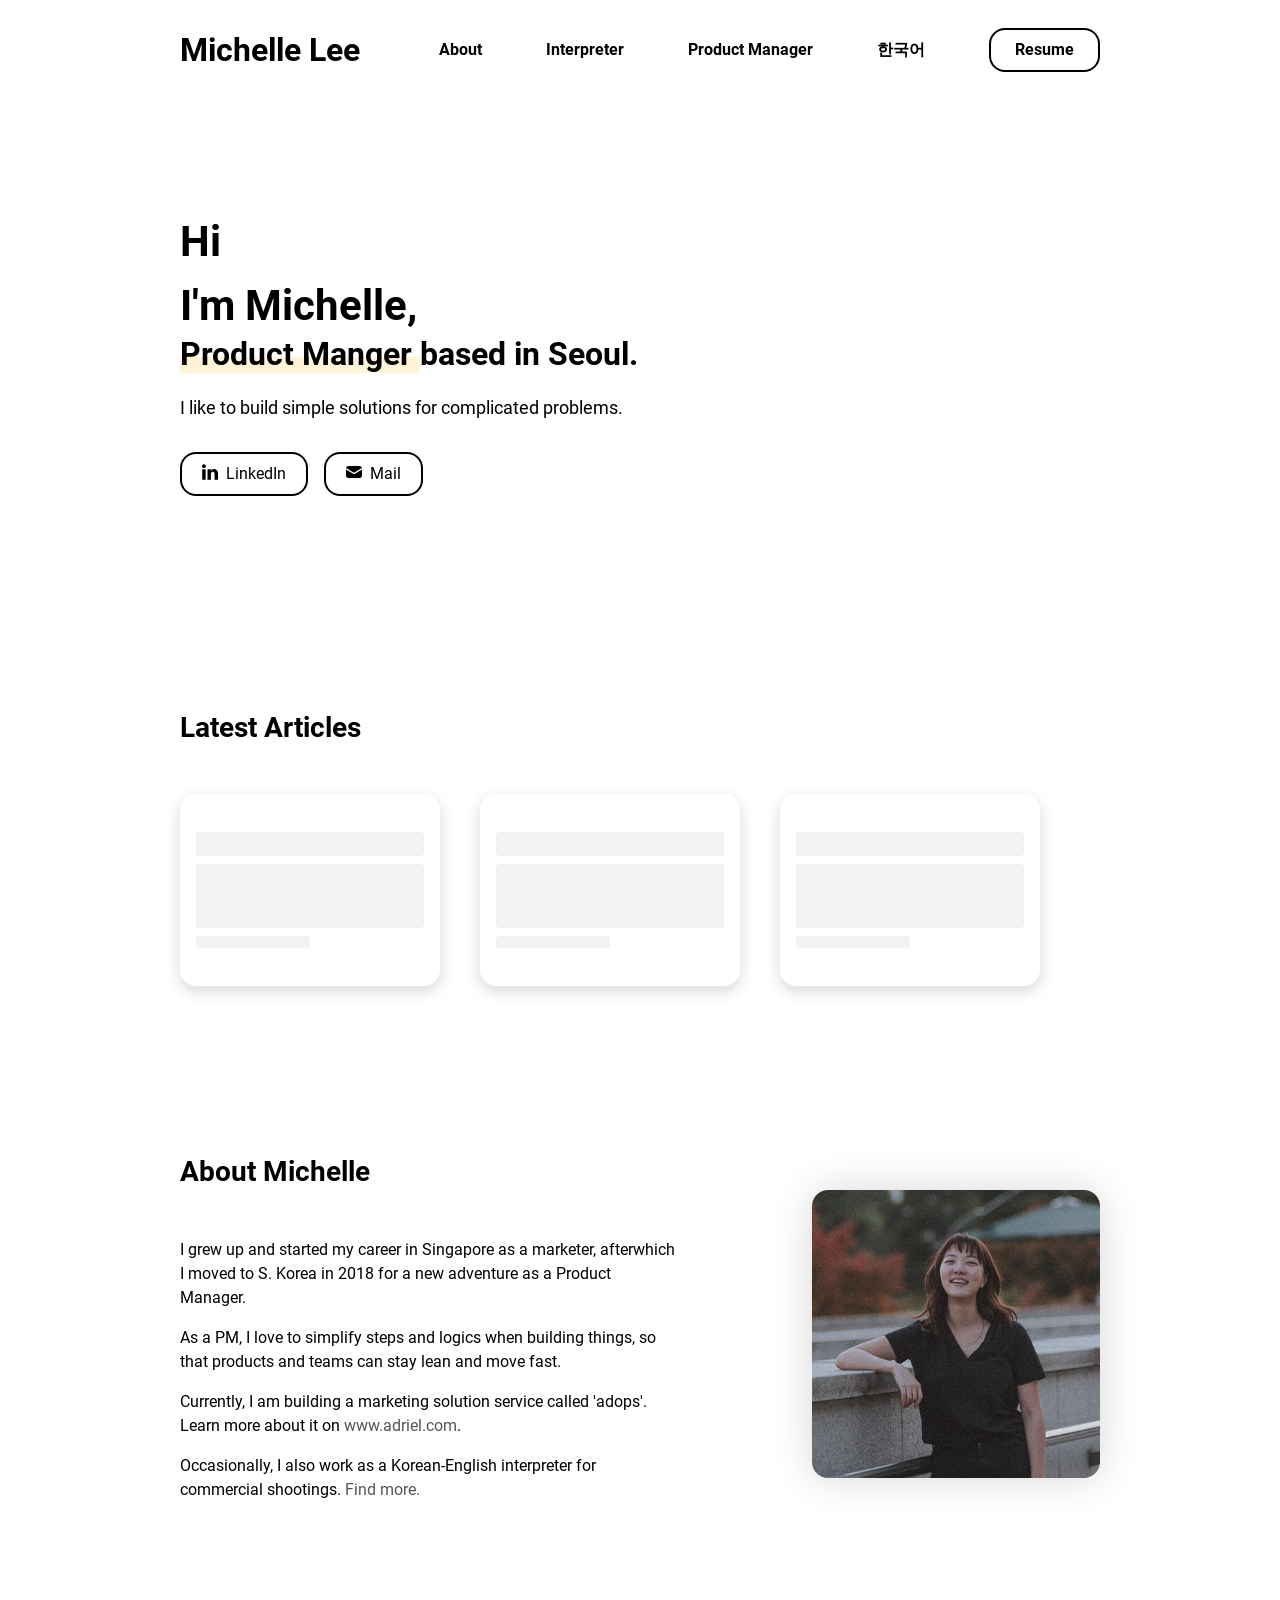
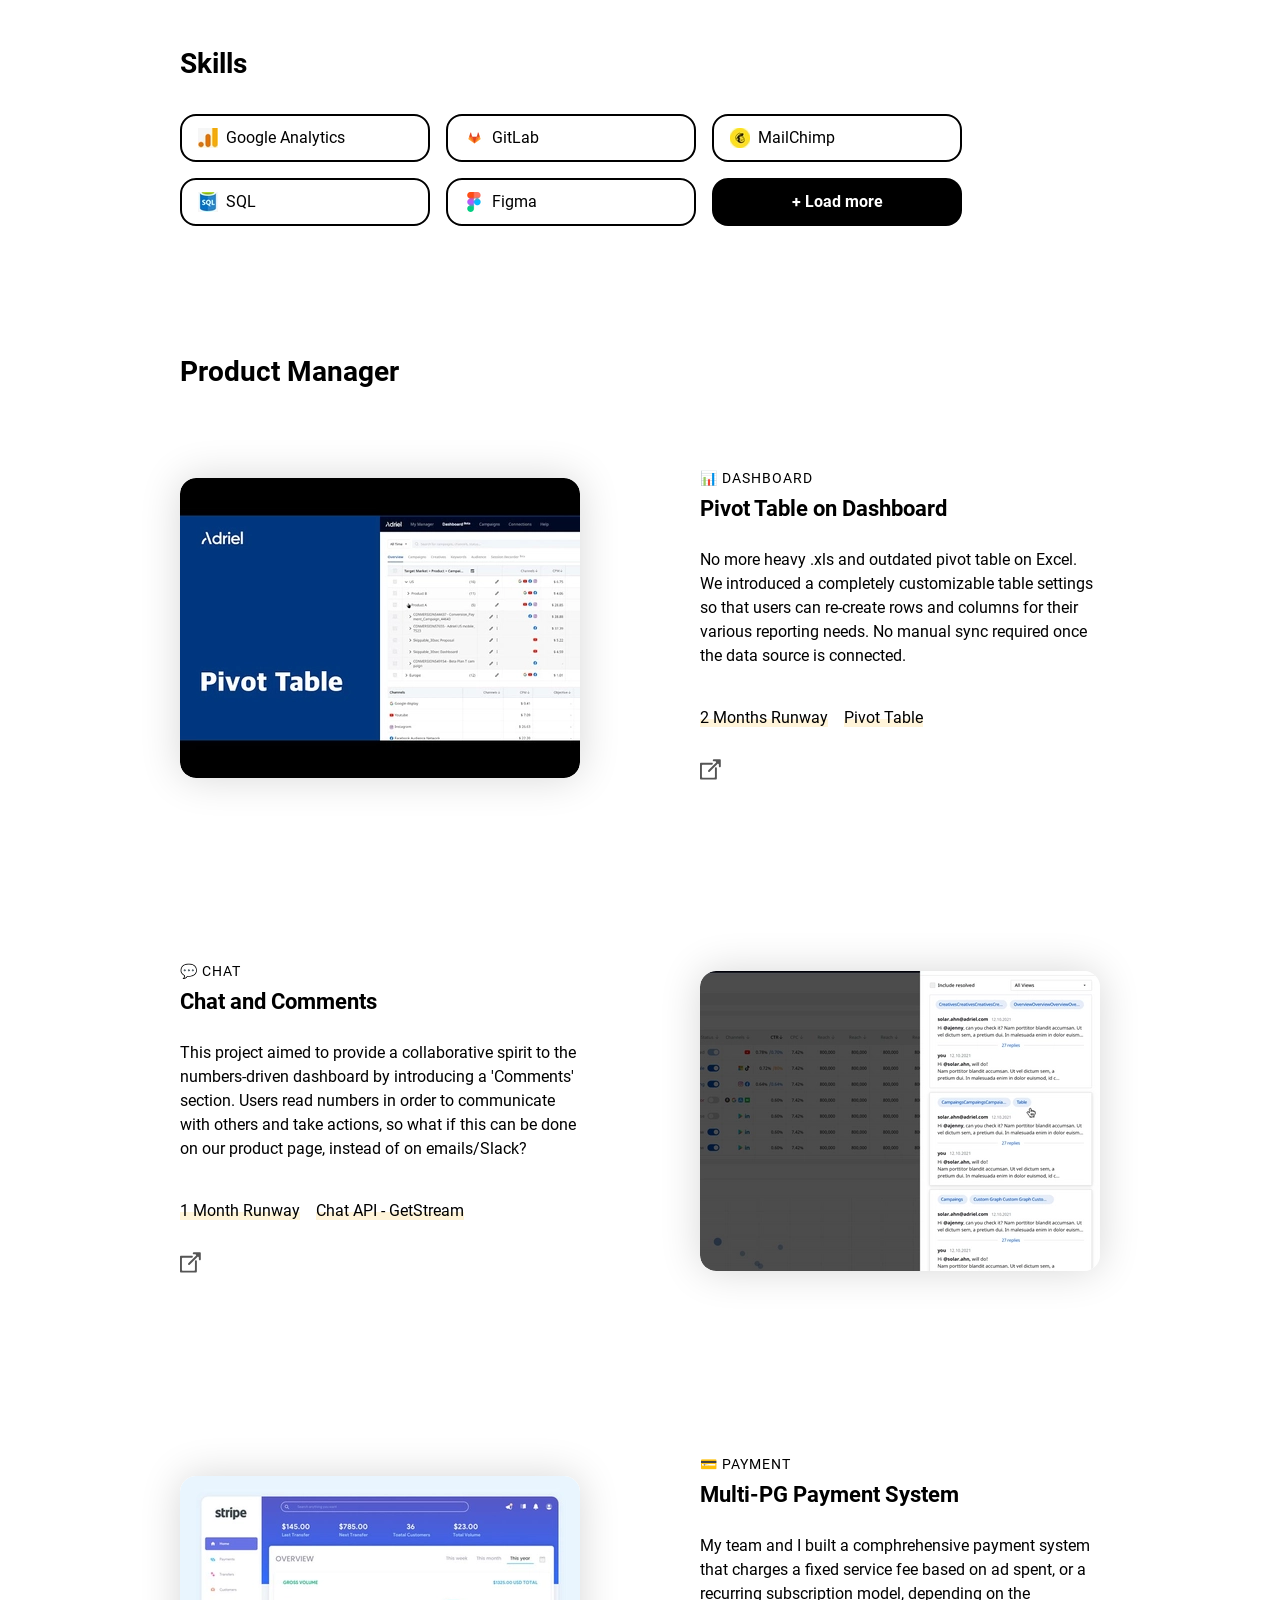
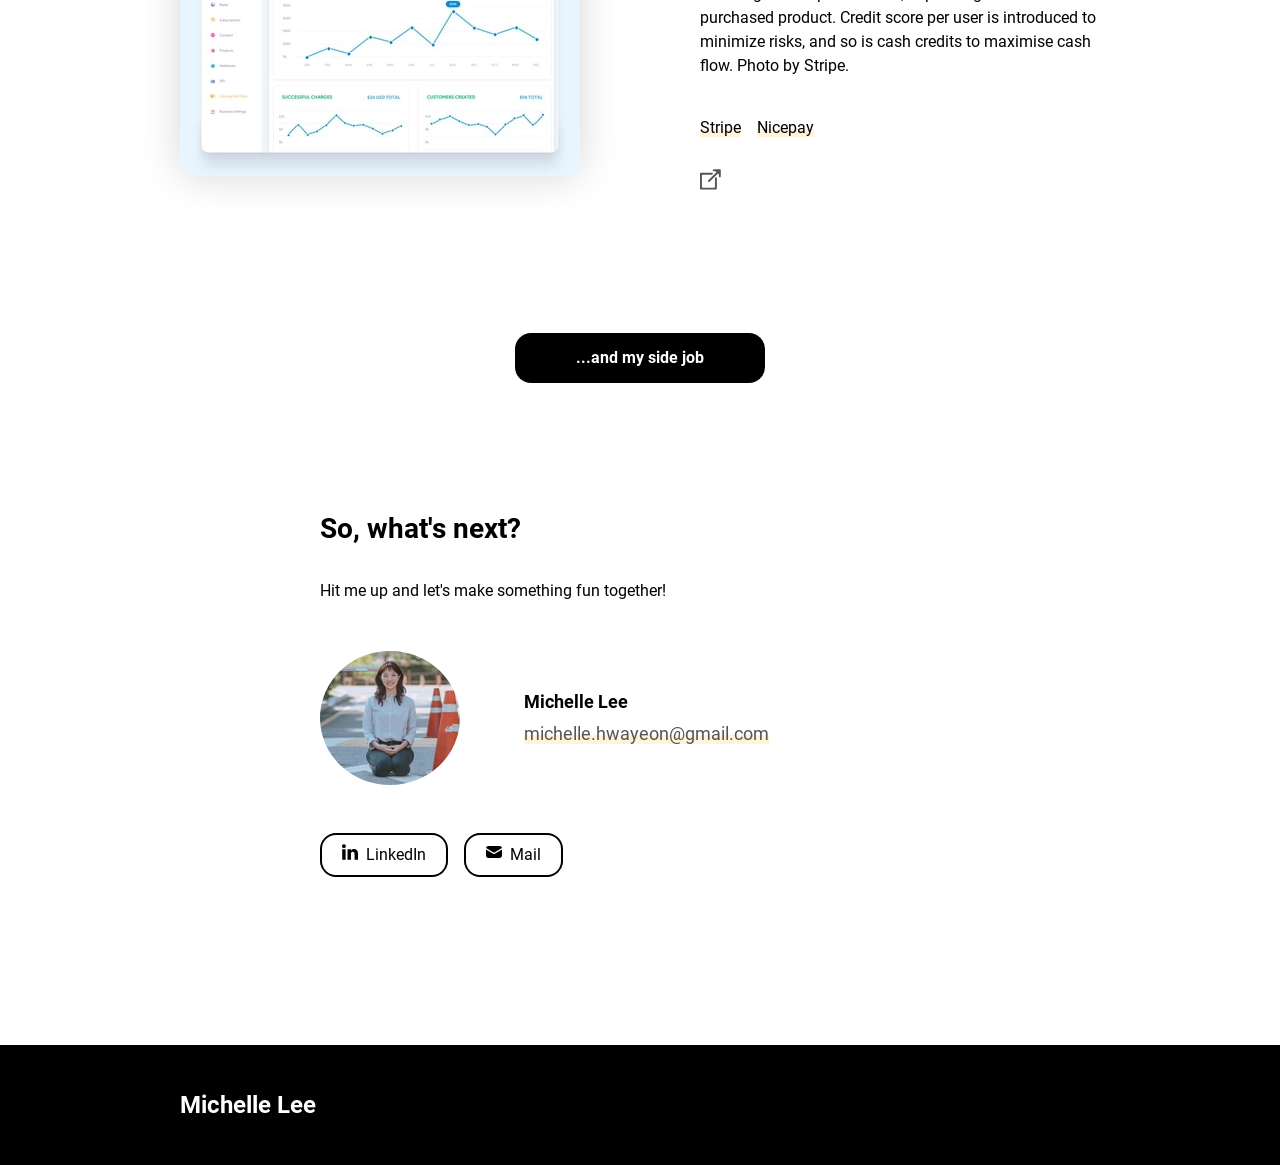
==== index.html @ 5f227119 "Updates" ====
<!DOCTYPE html><html lang="en"><head><meta charSet="utf-8"/><meta http-equiv="x-ua-compatible" content="ie=edge"/><meta name="viewport" content="width=device-width, initial-scale=1, shrink-to-fit=no"/><meta name="theme-color" content="#000000"/><meta data-react-helmet="true" property="twitter:description" content="Portfolio website about everything that Michelle has worked on"/><meta data-react-helmet="true" property="twitter:title" content="Michelle Hwayeon Lee"/><meta data-react-helmet="true" property="twitter:creator" content="Michelle Lee"/><meta data-react-helmet="true" property="twitter:card" content="summary"/><meta data-react-helmet="true" property="og:type" content="website"/><meta data-react-helmet="true" property="og:description" content="Portfolio website about everything that Michelle has worked on"/><meta data-react-helmet="true" property="og:url" content="https://michellehylee.com/"/><meta data-react-helmet="true" property="og:site_name" content="Michelle Hwayeon Lee"/><meta data-react-helmet="true" property="og:title" content="Michelle Hwayeon Lee"/><meta data-react-helmet="true" name="description" content="Portfolio website about everything that Michelle has worked on"/><meta name="generator" content="Gatsby 4.6.0"/><style data-href="/styles.53effa7b6a59b20890c6.css" data-identity="gatsby-global-css">@font-face{font-display:swap;font-family:Roboto;font-style:normal;font-weight:400;src:url(/static/roboto-cyrillic-ext-400-normal-493afe7ae8ecfe26880062706f9bc876.woff2) format("woff2"),url(/static/roboto-all-400-normal-376ea5d93f71583052f65de4e0c6a92c.woff) format("woff");unicode-range:U+0460-052f,U+1c80-1c88,U+20b4,U+2de0-2dff,U+a640-a69f,U+fe2e-fe2f}@font-face{font-display:swap;font-family:Roboto;font-style:normal;font-weight:400;src:url([data-uri]) format("woff2"),url(/static/roboto-all-400-normal-376ea5d93f71583052f65de4e0c6a92c.woff) format("woff");unicode-range:U+0400-045f,U+0490-0491,U+04b0-04b1,U+2116}@font-face{font-display:swap;font-family:Roboto;font-style:normal;font-weight:400;src:url([data-uri]) format("woff2"),url(/static/roboto-all-400-normal-376ea5d93f71583052f65de4e0c6a92c.woff) format("woff");unicode-range:U+1f??}@font-face{font-display:swap;font-family:Roboto;font-style:normal;font-weight:400;src:url([data-uri]) format("woff2"),url(/static/roboto-all-400-normal-376ea5d93f71583052f65de4e0c6a92c.woff) format("woff");unicode-range:U+0370-03ff}@font-face{font-display:swap;font-family:Roboto;font-style:normal;font-weight:400;src:url([data-uri]) format("woff2"),url(/static/roboto-all-400-normal-376ea5d93f71583052f65de4e0c6a92c.woff) format("woff");unicode-range:U+0102-0103,U+0110-0111,U+0128-0129,U+0168-0169,U+01a0-01a1,U+01af-01b0,U+1ea0-1ef9,U+20ab}@font-face{font-display:swap;font-family:Roboto;font-style:normal;font-weight:400;src:url(/static/roboto-latin-ext-400-normal-c3dcdbd5bb4d4af80817dc0edc1cd888.woff2) format("woff2"),url(/static/roboto-all-400-normal-376ea5d93f71583052f65de4e0c6a92c.woff) format("woff");unicode-range:U+0100-024f,U+0259,U+1e??,U+2020,U+20a0-20ab,U+20ad-20cf,U+2113,U+2c60-2c7f,U+a720-a7ff}@font-face{font-display:swap;font-family:Roboto;font-style:normal;font-weight:400;src:url(/static/roboto-latin-400-normal-4673b4537a84c7f7a130799aa6af329b.woff2) format("woff2"),url(/static/roboto-all-400-normal-376ea5d93f71583052f65de4e0c6a92c.woff) format("woff");unicode-range:U+00??,U+0131,U+0152-0153,U+02bb-02bc,U+02c6,U+02da,U+02dc,U+2000-206f,U+2074,U+20ac,U+2122,U+2191,U+2193,U+2212,U+2215,U+feff,U+fffd}@font-face{font-display:swap;font-family:Roboto;font-style:normal;font-weight:700;src:url(/static/roboto-cyrillic-ext-700-normal-b816cda3107bb21c87e131350878a58b.woff2) format("woff2"),url(/static/roboto-all-700-normal-ef6d1d09b20b877fee4ee89fde70755b.woff) format("woff");unicode-range:U+0460-052f,U+1c80-1c88,U+20b4,U+2de0-2dff,U+a640-a69f,U+fe2e-fe2f}@font-face{font-display:swap;font-family:Roboto;font-style:normal;font-weight:700;src:url([data-uri]) format("woff2"),url(/static/roboto-all-700-normal-ef6d1d09b20b877fee4ee89fde70755b.woff) format("woff");unicode-range:U+0400-045f,U+0490-0491,U+04b0-04b1,U+2116}@font-face{font-display:swap;font-family:Roboto;font-style:normal;font-weight:700;src:url([data-uri]) format("woff2"),url(/static/roboto-all-700-normal-ef6d1d09b20b877fee4ee89fde70755b.woff) format("woff");unicode-range:U+1f??}@font-face{font-display:swap;font-family:Roboto;font-style:normal;font-weight:700;src:url([data-uri]) format("woff2"),url(/static/roboto-all-700-normal-ef6d1d09b20b877fee4ee89fde70755b.woff) format("woff");unicode-range:U+0370-03ff}@font-face{font-display:swap;font-family:Roboto;font-style:normal;font-weight:700;src:url([data-uri]) format("woff2"),url(/static/roboto-all-700-normal-ef6d1d09b20b877fee4ee89fde70755b.woff) format("woff");unicode-range:U+0102-0103,U+0110-0111,U+0128-0129,U+0168-0169,U+01a0-01a1,U+01af-01b0,U+1ea0-1ef9,U+20ab}@font-face{font-display:swap;font-family:Roboto;font-style:normal;font-weight:700;src:url(/static/roboto-latin-ext-700-normal-bcf37d666ce10b3556cd04b17d96d68d.woff2) format("woff2"),url(/static/roboto-all-700-normal-ef6d1d09b20b877fee4ee89fde70755b.woff) format("woff");unicode-range:U+0100-024f,U+0259,U+1e??,U+2020,U+20a0-20ab,U+20ad-20cf,U+2113,U+2c60-2c7f,U+a720-a7ff}@font-face{font-display:swap;font-family:Roboto;font-style:normal;font-weight:700;src:url(/static/roboto-latin-700-normal-0682ca7f74351d42bf73ed1e95572bfe.woff2) format("woff2"),url(/static/roboto-all-700-normal-ef6d1d09b20b877fee4ee89fde70755b.woff) format("woff");unicode-range:U+00??,U+0131,U+0152-0153,U+02bb-02bc,U+02c6,U+02da,U+02dc,U+2000-206f,U+2074,U+20ac,U+2122,U+2191,U+2193,U+2212,U+2215,U+feff,U+fffd}

/*! normalize.css v8.0.1 | MIT License | github.com/necolas/normalize.css */html{-webkit-text-size-adjust:100%;line-height:1.15}body{margin:0}main{display:block}h1{font-size:2em;margin:.67em 0}hr{box-sizing:content-box;height:0;overflow:visible}pre{font-family:monospace,monospace;font-size:1em}a{background-color:transparent}abbr[title]{border-bottom:none;text-decoration:underline;text-decoration:underline dotted}b,strong{font-weight:bolder}code,kbd,samp{font-family:monospace,monospace;font-size:1em}small{font-size:80%}sub,sup{font-size:75%;line-height:0;position:relative;vertical-align:baseline}sub{bottom:-.25em}sup{top:-.5em}img{border-style:none}button,input,optgroup,select,textarea{font-family:inherit;font-size:100%;line-height:1.15;margin:0}button,input{overflow:visible}button,select{text-transform:none}[type=button],[type=reset],[type=submit],button{-webkit-appearance:button}[type=button]::-moz-focus-inner,[type=reset]::-moz-focus-inner,[type=submit]::-moz-focus-inner,button::-moz-focus-inner{border-style:none;padding:0}[type=button]:-moz-focusring,[type=reset]:-moz-focusring,[type=submit]:-moz-focusring,button:-moz-focusring{outline:1px dotted ButtonText}fieldset{padding:.35em .75em .625em}legend{box-sizing:border-box;color:inherit;display:table;max-width:100%;padding:0;white-space:normal}progress{vertical-align:baseline}textarea{overflow:auto}[type=checkbox],[type=radio]{box-sizing:border-box;padding:0}[type=number]::-webkit-inner-spin-button,[type=number]::-webkit-outer-spin-button{height:auto}[type=search]{-webkit-appearance:textfield;outline-offset:-2px}[type=search]::-webkit-search-decoration{-webkit-appearance:none}::-webkit-file-upload-button{-webkit-appearance:button;font:inherit}details{display:block}summary{display:list-item}[hidden],template{display:none}:root{--breakpoint-xs:480px;--breakpoint-sm:768px;--breakpoint-md:992px;--breakpoint-lg:1200px;--border-radius:1rem;--page-width:62.5rem;--page-padding:0 2.5rem;--header-height:6.25rem;--footer-height:7.5rem}*{box-sizing:border-box}html{scroll-behavior:smooth}body,html{height:100%;width:100%}body{text-rendering:optimizeLegibility;background-color:var(--background-color);color:var(--text-color);font-family:var(--base-font);font-size:1rem;font-weight:400;line-height:1.5rem}body.fixed{overflow:hidden;position:fixed}a{-webkit-text-decoration-skip:ink;color:var(--subtext-color);cursor:pointer;display:inline-block;text-decoration:none;text-decoration-skip-ink:auto}a:hover{outline:0}a:focus{outline-color:var(--subtext-color);outline-style:dotted;outline-width:2px}h1{color:var(--primary-color);font-size:1.75rem;font-weight:700;line-height:2rem;margin:1rem 0}h2{font-size:1.625rem}h2,h3{color:var(--primary-color);font-weight:700;line-height:2rem;margin:2rem 0 1rem}h3{font-size:1.375rem}h4{color:var(--primary-color);font-size:1.125rem;font-weight:700;line-height:2rem;margin:2rem 0 1rem}hr{border-width:.05rem;color:var(--tertiary-color);margin:3rem auto;opacity:.1}u{box-shadow:inset 0 -.5em 0 var(--secondary-color);text-decoration:none;transition:box-shadow .3s ease-out}u:hover{box-shadow:inset 0 -1em 0 var(--secondary-color)}#___gatsby,#gatsby-focus-wrapper{height:100%;width:100%}@media screen and (prefers-reduced-motion:reduce){html{scroll-behavior:auto}}body[data-theme=lightTheme]{--primary-color:#000;--secondary-color:#fff4d9;--tertiary-color:#f2f2f2;--text-color:#000;--subtext-color:#555;--background-color:#fff;--card-background-color:#fff;--scroll-bar-color:rgba(0,0,0,.5);--box-shadow-color:rgba(0,0,0,.16);--box-shadow-hover-color:rgba(0,0,0,.32);--base-font:"Roboto",Arial,sans-serif}body[data-theme=darkTheme]{--primary-color:#fafafa;--secondary-color:#341677;--tertiary-color:#252525;--text-color:hsla(0,0%,100%,.87);--subtext-color:#aaa;--background-color:#121212;--card-background-color:#1c1c1c;--scroll-bar-color:hsla(0,0%,100%,.5);--box-shadow-color:rgba(0,0,0,.16);--box-shadow-hover-color:rgba(0,0,0,.32);--base-font:"Roboto",Arial,sans-serif}.style-module--Logo--xzURL{color:var(--primary-color);-webkit-filter:none!important;filter:none!important;font-size:1.75rem;font-weight:900;pointer-events:auto!important;position:relative;-webkit-user-select:auto!important;-ms-user-select:auto!important;user-select:auto!important;z-index:13}@-webkit-keyframes fadeIn{0%{opacity:0}to{opacity:1}}@keyframes fadeIn{0%{opacity:0}to{opacity:1}}@-webkit-keyframes fadeOut{0%{opacity:1}to{opacity:0}}@keyframes fadeOut{0%{opacity:1}to{opacity:0}}@-webkit-keyframes fadeUp{0%{opacity:0;-webkit-transform:translateY(20px);transform:translateY(20px)}to{opacity:1;-webkit-transform:translateY(0);transform:translateY(0)}}@keyframes fadeUp{0%{opacity:0;-webkit-transform:translateY(20px);transform:translateY(20px)}to{opacity:1;-webkit-transform:translateY(0);transform:translateY(0)}}@-webkit-keyframes fadeDown{0%{opacity:0;-webkit-transform:translateY(-20px);transform:translateY(-20px)}to{opacity:1;-webkit-transform:translateY(0);transform:translateY(0)}}@keyframes fadeDown{0%{opacity:0;-webkit-transform:translateY(-20px);transform:translateY(-20px)}to{opacity:1;-webkit-transform:translateY(0);transform:translateY(0)}}@-webkit-keyframes fadeLeft{0%{opacity:0;-webkit-transform:translateX(20px);transform:translateX(20px)}to{opacity:1;-webkit-transform:translateX(0);transform:translateX(0)}}@keyframes fadeLeft{0%{opacity:0;-webkit-transform:translateX(20px);transform:translateX(20px)}to{opacity:1;-webkit-transform:translateX(0);transform:translateX(0)}}@-webkit-keyframes scaleIn{0%{opacity:0;-webkit-transform:scaleY(0);transform:scaleY(0)}to{opacity:1;-webkit-transform:scaleY(1);transform:scaleY(1)}}@keyframes scaleIn{0%{opacity:0;-webkit-transform:scaleY(0);transform:scaleY(0)}to{opacity:1;-webkit-transform:scaleY(1);transform:scaleY(1)}}@-webkit-keyframes reduceHeight{0%{height:100%}to{height:0%}}@keyframes reduceHeight{0%{height:100%}to{height:0%}}@-webkit-keyframes waving-hand{0%{-webkit-transform:rotate(0deg);transform:rotate(0deg)}10%{-webkit-transform:rotate(14deg);transform:rotate(14deg)}20%{-webkit-transform:rotate(-8deg);transform:rotate(-8deg)}30%{-webkit-transform:rotate(14deg);transform:rotate(14deg)}40%{-webkit-transform:rotate(-4deg);transform:rotate(-4deg)}50%{-webkit-transform:rotate(10deg);transform:rotate(10deg)}60%{-webkit-transform:rotate(0deg);transform:rotate(0deg)}to{-webkit-transform:rotate(0deg);transform:rotate(0deg)}}@keyframes waving-hand{0%{-webkit-transform:rotate(0deg);transform:rotate(0deg)}10%{-webkit-transform:rotate(14deg);transform:rotate(14deg)}20%{-webkit-transform:rotate(-8deg);transform:rotate(-8deg)}30%{-webkit-transform:rotate(14deg);transform:rotate(14deg)}40%{-webkit-transform:rotate(-4deg);transform:rotate(-4deg)}50%{-webkit-transform:rotate(10deg);transform:rotate(10deg)}60%{-webkit-transform:rotate(0deg);transform:rotate(0deg)}to{-webkit-transform:rotate(0deg);transform:rotate(0deg)}}.style-module--SplashScreen--vXOkg{align-items:center;background-color:var(--primary-color);display:flex;height:100%;justify-content:center;left:0;position:fixed;top:0;width:100%;z-index:900}.style-module--LogoWrapper--BA0Hc{align-items:center;display:flex;height:4rem;justify-content:center;position:relative;width:auto}.style-module--Backdrop--IqgMA{background-color:var(--primary-color);height:100%;left:0;position:absolute;top:0;width:100%;z-index:1000}.style-module--Footer--pX9BK{align-items:center;background:var(--primary-color);border-top:none;display:flex;flex-direction:row;height:auto;margin-top:2rem;min-height:var(--footer-height);width:100%}.style-module--ContentWrapper--6BjK8{align-items:center;display:flex;flex-direction:row;height:100%;justify-content:space-between;margin:0 auto;max-width:var(--page-width);padding:var(--page-padding);width:100%}.style-module--Links--Lg8lq{display:flex;flex-direction:row;justify-content:space-between;width:auto}.style-module--Links--Lg8lq a{color:var(--background-color);font-size:.875rem;font-weight:700;letter-spacing:1px;margin-right:2rem;text-transform:uppercase}.style-module--Links--Lg8lq a:last-child{margin-right:0}@media (min-width:768px){.style-module--Links--Lg8lq a{margin-right:4rem}}.style-module--Header--mZOzg{align-items:center;background:var(--background-color);display:flex;flex-direction:row;height:auto;min-height:var(--header-height);width:100%}.style-module--ContentWrapper --XYxH4{align-items:center;display:flex;height:100%;justify-content:space-between;margin:0 auto;max-width:var(--page-width);padding:var(--page-padding);width:100%}.style-module--Burger--GrdOa{background:transparent;border:none;cursor:pointer;display:flex;flex-direction:column;height:2rem;justify-content:space-around;padding:0;width:2rem;z-index:12}.style-module--Burger--GrdOa:focus{outline:none}.style-module--Burger--GrdOa div{background:var(--primary-color);border-radius:.625rem;height:.25rem;position:relative;-webkit-transform-origin:1px;transform-origin:1px;transition:all .3s ease-in-out;width:2rem}.style-module--Burger--GrdOa div:first-child{-webkit-transform:rotate(0);transform:rotate(0)}.style-module--Burger--GrdOa div:nth-child(2){opacity:1;-webkit-transform:translateX(0);transform:translateX(0)}.style-module--Burger--GrdOa div:nth-child(3){-webkit-transform:rotate(0);transform:rotate(0)}.style-module--TopNavigationBar--V0syT{align-items:center;background:var(--background-color);display:flex;justify-content:space-between;width:auto}.style-module--TopNavigationBar--V0syT a{color:var(--primary-color);font-size:1rem;font-weight:700;margin-right:4rem;padding:0;position:relative;text-align:center}.style-module--TopNavigationBar--V0syT a:last-child{margin-right:0}.style-module--TopNavigationBar--V0syT a.style-module--NavLink--lBAYL:before{background-color:var(--primary-color);bottom:-.125rem;content:"";height:.1563rem;position:absolute;transition:.2s ease-out;width:0}.style-module--TopNavigationBar--V0syT a.style-module--NavLink--lBAYL:hover:before{width:100%}.style-module--TopNavigationBar--V0syT a.style-module--CtaButton--z3hq0{background:var(--background-color);border:.125rem solid var(--primary-color);border-radius:var(--border-radius);height:auto;padding:.5rem 1.5rem;transition:20ms ease-out;width:auto}.style-module--TopNavigationBar--V0syT a.style-module--CtaButton--z3hq0:hover{background:var(--primary-color);color:var(--background-color)}.style-module--SideBarWrapper--5xUjZ{bottom:0;display:block;height:100vh;outline:0;position:fixed;right:0;top:0;-webkit-transform:translateX(100%);transform:translateX(100%);transition:all .3s ease-in-out;visibility:hidden;width:100%;z-index:10}.style-module--SideNavigationBar--V6e\+O{background:var(--background-color);display:flex;flex-direction:column;height:100vh;justify-content:center;margin-left:auto;padding:2rem;position:relative;right:0;text-align:left;width:55%}.style-module--SideNavigationBar--V6e\+O a{color:var(--primary-color);font-size:1.5rem;font-weight:700;padding:1.5rem 0;text-align:center}.style-module--SideNavigationBar--V6e\+O a.style-module--CtaButton--z3hq0{background:var(--background-color);border:.125rem solid var(--primary-color);border-radius:var(--border-radius);height:auto;margin:1.5rem auto;padding:1rem 1.5rem;width:auto}.style-module--SideBarBackdrop--\+0cBv{background:rgba(0,0,0,.3);display:none;height:100%;left:0;position:fixed;top:0;transition:all .3s ease-in-out;width:100%;z-index:9}.style-module--Blurred--8gPkd footer,.style-module--Blurred--8gPkd main{-webkit-filter:blur(5px);filter:blur(5px);overflow:hidden;pointer-events:none;transition:all .3s ease-out;-webkit-user-select:none;-ms-user-select:none;user-select:none}.CookieConsent{align-items:center;background:var(--primary-color);border-radius:var(--border-radius);color:var(--background-color);display:flex;flex-direction:column;justify-content:space-between;margin:0 auto;max-width:var(--page-width);padding:1rem 2rem;width:90%}.CookieConsent button{background-color:var(--primary-color);border:2px solid var(--background-color);border-radius:var(--border-radius);color:var(--background-color);font-size:.875rem;font-weight:700;height:3rem;margin:0 1rem 0 0;outline:none;padding:1rem;text-align:center;text-decoration:none;text-transform:uppercase;width:8rem}.CookieConsent button:active,.CookieConsent button:focus,.CookieConsent button:hover{cursor:pointer;outline:none}.CookieConsent button#confirm{background-color:var(--background-color);border:none;color:var(--primary-color);margin:0}@media (min-width:992px){.CookieConsent{flex-direction:row}}.style-module--CookieBar--kxAGJ{bottom:1rem;left:0;margin:0;position:fixed;width:100%;z-index:999}.style-module--Layout--s6yp3{display:grid;grid-template-columns:100%;grid-template-rows:auto 1fr auto;margin:0 auto;min-height:100%;width:100%}.style-module--Layout--s6yp3 main{margin-top:2rem}.style-module--Section--HYcY6{background:var(--background-color);height:auto;scroll-margin-top:60px;width:100%}.style-module--Section--HYcY6 .style-module--Heading--LAAvY{font-size:1.75rem;line-height:2.25rem;margin:0 0 2rem}.style-module--ContentWrapper --Nt3lH{height:100%;margin:0 auto 8rem;max-width:var(--page-width);padding:var(--page-padding);width:100%}.style-module--AuthorSnippet--fHN99{align-items:flex-start;display:flex;flex-direction:column;justify-content:space-between;max-width:660px;padding:0;width:100%}.style-module--AuthorSnippet--fHN99 .style-module--Avatar--HiziA{border-radius:50%;height:100px;width:100px}.style-module--AuthorSnippet--fHN99 .style-module--Description--G71wk{margin-top:1rem;width:100%}.style-module--AuthorSnippet--fHN99 .style-module--WrittenBy--GBoAA{color:var(--subtext-color);font-size:.875rem;letter-spacing:.5px}.style-module--AuthorSnippet--fHN99 .style-module--Bio--L9jdK{margin:.5rem 0}@media screen and (min-width:768px){.style-module--AuthorSnippet--fHN99{align-items:center;flex-direction:row;justify-content:space-between;padding:var(--page-padding)}.style-module--AuthorSnippet--fHN99 .style-module--Description--G71wk{max-width:27.5rem;width:100%}}.style-module--Breadcrumb--FUh7R{background-color:var(--subtext-color);border-radius:var(--border-radius);display:inline-block;font-size:12px;font-weight:400;margin-bottom:2rem;padding:0 .5rem}.style-module--Breadcrumb--FUh7R a{letter-spacing:1px}.style-module--Breadcrumb--FUh7R .style-module--BackArrow--92zoa,.style-module--Breadcrumb--FUh7R a{color:var(--background-color)}.style-module--Breadcrumb--FUh7R .style-module--BackArrow--92zoa{margin-right:.25rem}.style-module--Article--pFdyf{height:100%;margin:0 auto;max-width:740px;padding:var(--page-padding);width:100%}.style-module--Article--pFdyf .style-module--Banner--y9rID,.style-module--Article--pFdyf .style-module--Body--nax22,.style-module--Article--pFdyf .style-module--Footer--1Aj9z,.style-module--Article--pFdyf .style-module--Header--H6-D9{margin-bottom:3rem}.style-module--Article--pFdyf .style-module--Category--1CoYz{color:var(--subtext-color);display:block;font-size:.875rem;font-weight:700;letter-spacing:1px;text-transform:uppercase}.style-module--Article--pFdyf .style-module--Details--kmdiu{font-size:.875rem;letter-spacing:.5px}.style-module--Article--pFdyf .style-module--ReadingTime--RSBki{margin-left:.5rem}.style-module--Article--pFdyf .style-module--ReadingTime--RSBki:before{content:"–";margin-right:.5rem}.style-module--Article--pFdyf .style-module--BannerImage--ccjd3{border-radius:var(--border-radius);margin-bottom:0}.style-module--Article--pFdyf .style-module--BannerCaption--VRhK6{display:block;font-size:.875rem;letter-spacing:.5px;text-align:center}.style-module--Article--pFdyf .style-module--Body--nax22 .style-module--Content--pkA2h{font-size:1.125rem;line-height:2rem;margin-bottom:3rem}.style-module--Article--pFdyf .style-module--Body--nax22 .style-module--Keyword--miw0l{background-color:var(--tertiary-color);border-radius:.5rem;color:var(--subtext-color);font-size:.875rem;margin-right:.5rem;padding:.125rem .375rem}.style-module--Article--pFdyf .style-module--Footer--1Aj9z{border-top:3px solid var(--tertiary-color);padding-top:3rem}.style-module--SlideContainer--YL8oD{-webkit-overflow-scrolling:touch;margin:0 -2.5rem;overflow-x:auto;overflow-y:hidden;padding:var(--page-padding);padding-bottom:.5rem;white-space:nowrap}.style-module--SlideContainer--YL8oD::-webkit-scrollbar{display:none}@media (hover:hover){.style-module--SlideContainer--YL8oD{scrollbar-color:var(--scroll-bar-color)}.style-module--SlideContainer--YL8oD::-webkit-scrollbar{-webkit-appearance:none;display:block}.style-module--SlideContainer--YL8oD::-webkit-scrollbar:horizontal{height:.8rem}.style-module--SlideContainer--YL8oD::-webkit-scrollbar-thumb{background-color:var(--scroll-bar-color);border:.2rem solid var(--background-color);border-radius:8px}.style-module--SlideContainer--YL8oD::-webkit-scrollbar-track{background-color:var(--background-color);border-radius:8px}}.style-module--Profile--yX-7v{background:var(--background-color);background:linear-gradient(to right,var(--primary-color) 50%,var(--background-color) 50%);background-position:100% 100%;background-size:205% 100%;border:.125rem solid var(--primary-color);border-radius:var(--border-radius);color:var(--primary-color);font-size:1rem;height:auto;margin-right:.5rem;padding:.3rem 1.25rem;transition:all .1s ease-out;width:auto}.style-module--Profile--yX-7v:hover{background-position:0 100%;color:var(--background-color)}.style-module--Profile--yX-7v svg{height:1rem;margin-bottom:-.05rem;margin-right:.25rem;width:1rem}.style-module--Profile--yX-7v:hover svg{-webkit-filter:invert(1);filter:invert(1)}@media (min-width:768px){.style-module--Profile--yX-7v{margin-right:1rem}}.style-module--Hero--Evv0u{display:flex;flex-direction:column;justify-content:center;min-height:50vh}.style-module--Hero--Evv0u .style-module--Title--Twdkw{font-size:2rem;font-weight:700;line-height:2.375rem;margin:0 0 1.5rem}.style-module--Hero--Evv0u .style-module--Subtitle--qhIz8{font-size:1.25rem;font-weight:700;line-height:1.5rem;margin:-.5rem 0 0}.style-module--Hero--Evv0u p{font-size:1.125rem;margin-bottom:2rem}.style-module--Intro--agHzQ{align-items:center;display:flex;justify-content:flex-start}.style-module--ImagePrefix--bcT3l{color:var(--primary-color);display:inline-block;font-size:2rem;font-weight:700;line-height:3rem}.style-module--Image--jVafd{display:inline-block;height:36px;margin-left:1rem;-webkit-transform-origin:70% 70%;transform-origin:70% 70%;width:36px}@media (min-width:768px){.style-module--Hero--Evv0u .style-module--Title--Twdkw{font-size:2.625rem;line-height:4rem;margin-bottom:0}.style-module--Hero--Evv0u .style-module--Subtitle--qhIz8{font-size:2rem;line-height:3rem}.style-module--ImagePrefix--bcT3l{font-size:2.625rem;line-height:4rem}.style-module--Image--jVafd{height:48px;width:48px}}.style-module--Card--xmHd-{background:var(--card-color);border-radius:var(--border-radius);box-shadow:0 5px 15px var(--box-shadow-color);display:inline-flex;flex-direction:column;height:auto;justify-content:space-around;margin:1rem 2.5rem 2rem 0;min-height:12rem;transition:box-shadow .3s ease-out;white-space:normal;width:16.25rem}.style-module--Card--xmHd-:hover{box-shadow:0 5px 15px var(--box-shadow-hover-color)}.style-module--Card--xmHd- .style-module--Banner--1AHea{background:var(--tertiary-color);border-top-left-radius:var(--border-radius);border-top-right-radius:var(--border-radius);height:5rem}.style-module--Card--xmHd- .style-module--ImageWrapper--UDAGh{height:100%;max-height:5rem}.style-module--Card--xmHd- .style-module--Image--Q-EOT{border-top-left-radius:var(--border-radius);border-top-right-radius:var(--border-radius)}.style-module--Card--xmHd- .style-module--DescriptionWrapper--X4Z6Q{display:flex;flex-direction:column;height:auto;justify-content:center;padding:2rem 1rem}.style-module--Card--xmHd- .style-module--Category--7rkhy{color:var(--primary-color);font-weight:700;letter-spacing:1px;text-transform:uppercase}.style-module--Card--xmHd- .style-module--Title--3nDZX{font-size:1rem;font-weight:400;line-height:1.5rem;margin:.25rem 0}.style-module--Card--xmHd- .style-module--Details--W6Sx5{color:var(--subtext-color);font-size:.75rem;letter-spacing:.5px}.style-module--Card--xmHd- .style-module--ReadingTime--oDks7{margin-left:.25rem}.style-module--Card--xmHd- .style-module--ReadingTime--oDks7:before{content:"–";margin-right:.25rem}.style-module--Articles--RF2oE{align-items:center;display:flex;flex-direction:row;justify-content:flex-start}.style-module--About--D2YAT{display:flex;flex-direction:column;justify-content:space-between}.style-module--About--D2YAT .style-module--Description--LgGZH{margin-bottom:3rem;max-width:31.25rem;width:100%}.style-module--About--D2YAT .style-module--ImageWrapper--pBujx{max-width:18rem;width:100%}.style-module--About--D2YAT .style-module--Image--V-O8y{border-radius:var(--border-radius);box-shadow:0 0 2.5rem rgba(0,0,0,.16);-webkit-filter:grayscale(20%) contrast(1) brightness(90%);filter:grayscale(20%) contrast(1) brightness(90%)}@media (min-width:768px){.style-module--About--D2YAT{flex-direction:row;justify-content:space-between}.style-module--About--D2YAT .style-module--Description--LgGZH{margin-bottom:0;margin-right:3rem}.style-module--About--D2YAT .style-module--ImageWrapper--pBujx{margin-top:-2rem}}.style-module--Button--grH1j{background-color:var(--primary-color);border:none;border-radius:var(--border-radius);color:var(--background-color);display:inline-block;font-size:1rem;font-weight:700;height:100%;margin:0 auto;max-width:15.625rem;padding:.8rem 1.5rem;text-align:center;text-decoration:none;width:100%}.style-module--Button--grH1j:active,.style-module--Button--grH1j:hover{cursor:pointer;outline:none}.style-module--Button--grH1j:focus{outline-color:var(--subtext-color);outline-style:dotted;outline-width:2px}.style-module--Listing--UuymE{align-items:stretch;display:flex;flex-direction:row;flex-wrap:wrap;justify-content:flex-start}.style-module--Filter--MTd\+O{margin-bottom:3rem}.style-module--Filter--MTd\+O .style-module--Options--NRW7S{margin-top:1rem}.style-module--Filter--MTd\+O .style-module--Option--g7uSm{border:2px solid var(--subtext-color);border-radius:var(--border-radius);color:var(--subtext-color);cursor:pointer;display:inline-block;font-size:.875rem;font-weight:400;height:2.3125rem;line-height:2.2rem;margin-right:1rem;padding:0 1.5rem;width:auto}.style-module--Filter--MTd\+O .style-module--Option--g7uSm.style-module--Selected--8xZTc{border-color:var(--primary-color);color:var(--primary-color);font-weight:700}.style-module--LoadMore--i0wHR{margin-top:3rem;text-align:center}@media (hover:hover){.style-module--Filter--MTd\+O .style-module--Option--g7uSm:active,.style-module--Filter--MTd\+O .style-module--Option--g7uSm:hover{border-color:var(--primary-color);color:var(--primary-color);font-weight:700}}.style-module--Interests--PTs7f{-webkit-column-gap:1rem;column-gap:1rem;display:grid;grid-auto-flow:row;grid-template-columns:repeat(1,17.5rem);row-gap:1rem}.style-module--Interest--S-1PG{align-items:center;background:var(--card-background-color);border:.125rem solid var(--primary-color);border-radius:var(--border-radius);display:inline-flex;height:3rem;justify-content:flex-start;padding:1rem;width:17.5rem}.style-module--Interests--PTs7f button{max-width:17.5rem}.style-module--Interest--S-1PG .style-module--Icon--S2\+P5{margin-right:.5rem}@media (min-width:600px){.style-module--Interests--PTs7f{grid-template-columns:repeat(2,15.625rem)}.style-module--Interest--S-1PG{width:15.625rem}.style-module--Interests--PTs7f button{max-width:15.625rem}}@media (min-width:880px){.style-module--Interests--PTs7f{grid-template-columns:repeat(3,15.625rem)}}.style-module--Project--bSesc{align-items:center;display:flex;flex-direction:column-reverse;flex-shrink:0;justify-content:flex-end;margin-bottom:2rem;margin-top:3rem;max-width:20rem;padding-right:2.5rem;white-space:normal}.style-module--Project--bSesc .style-module--Details--8i8Oa{display:flex;flex-direction:column;margin-top:3rem;max-width:25rem;width:100%}.style-module--Project--bSesc .style-module--Details--8i8Oa .style-module--Category--8wNOB{font-size:.875rem;letter-spacing:1px;line-height:1rem;text-transform:uppercase}.style-module--Project--bSesc .style-module--Details--8i8Oa .style-module--Title--hQGtV{font-size:1.375rem;font-weight:700;line-height:1.625rem;margin-bottom:.625rem;margin-top:.625rem}.style-module--Project--bSesc .style-module--Details--8i8Oa .style-module--Tags--15NuW{display:flex;flex-wrap:wrap;line-height:1.2rem;margin-top:1.5rem}.style-module--Project--bSesc .style-module--Details--8i8Oa .style-module--Tags--15NuW span{margin-bottom:1rem;margin-right:1rem}.style-module--Project--bSesc .style-module--Details--8i8Oa .style-module--Links--dgKuy{align-items:center;display:flex;justify-content:flex-start;margin-top:1rem;width:100%}.style-module--Project--bSesc .style-module--Details--8i8Oa .style-module--Links--dgKuy a{display:inline-block;margin-right:2rem}.style-module--Project--bSesc .style-module--Details--8i8Oa .style-module--Links--dgKuy svg{height:1.3rem;transition:all .3s ease-out;width:1.3rem}.style-module--Project--bSesc .style-module--Details--8i8Oa .style-module--Links--dgKuy svg:hover{fill:var(--primary-color)}.style-module--Project--bSesc .style-module--ProjectImageWrapper--Zo9iV{border-radius:var(--border-radius);box-shadow:0 0 2.5rem var(--box-shadow-color);height:15rem;max-width:25rem;transition:all .3s ease-out;width:100%}.style-module--Project--bSesc .style-module--ProjectImageWrapper--Zo9iV:hover{box-shadow:0 0 2.5rem var(--box-shadow-hover-color);-webkit-transform:translate3d(0,-.125rem,0);transform:translate3d(0,-.125rem,0)}.style-module--Project--bSesc .style-module--ProjectImage--ju6ZI{border-radius:var(--border-radius)}@media (min-width:480px){.style-module--Project--bSesc{max-width:25rem;padding-right:5rem}}@media (min-width:992px){.style-module--Project--bSesc{flex-direction:row;flex-shrink:1;justify-content:space-between;margin-bottom:8rem;max-width:62.5rem;padding-right:0}.style-module--Project--bSesc .style-module--Details--8i8Oa{margin-top:0}.style-module--Project--bSesc .style-module--ProjectImageWrapper--Zo9iV{height:18.75rem}}.style-module--Projects--pBlNb{display:flex;flex-direction:row;margin-top:-2rem}.style-module--MoreProjects--BjdQw{margin-top:4rem;text-align:center}@media (min-width:992px){.style-module--Projects--pBlNb{flex-direction:column;margin-top:0}.style-module--MoreProjects--BjdQw{margin-top:0}}.style-module--Contact--HG\+De{max-width:45rem;width:100%}.style-module--Contact--HG\+De .style-module--Description--h66q4{margin-bottom:0;margin-top:0}.style-module--Contact--HG\+De .style-module--Profile--OwryU{display:flex;flex-direction:column;justify-content:flex-start;margin-bottom:2rem;margin-top:3rem}.style-module--Contact--HG\+De .style-module--Profile--OwryU .style-module--Avatar---aTHW{border-radius:50%;margin-bottom:2rem;margin-right:4rem;max-width:8.75rem;width:100%}.style-module--Contact--HG\+De .style-module--Profile--OwryU .style-module--ContactDetails--cNpIa{font-size:1.125rem;line-height:2rem}.style-module--Contact--HG\+De .style-module--Profile--OwryU .style-module--ContactDetails--cNpIa .style-module--Name--gkj6S{font-weight:700}@media (min-width:768px){.style-module--Contact--HG\+De .style-module--Profile--OwryU{align-items:center;flex-direction:row;margin-bottom:3rem}.style-module--Contact--HG\+De .style-module--Profile--OwryU .style-module--Avatar---aTHW{margin-bottom:0}}</style><title data-react-helmet="true">Michelle Hwayeon Lee</title><style>.gatsby-image-wrapper{position:relative;overflow:hidden}.gatsby-image-wrapper picture.object-fit-polyfill{position:static!important}.gatsby-image-wrapper img{bottom:0;height:100%;left:0;margin:0;max-width:none;padding:0;position:absolute;right:0;top:0;width:100%;object-fit:cover}.gatsby-image-wrapper [data-main-image]{opacity:0;transform:translateZ(0);transition:opacity .25s linear;will-change:opacity}.gatsby-image-wrapper-constrained{display:inline-block;vertical-align:top}</style><noscript><style>.gatsby-image-wrapper noscript [data-main-image]{opacity:1!important}.gatsby-image-wrapper [data-placeholder-image]{opacity:0!important}</style></noscript><script type="module">const e="undefined"!=typeof HTMLImageElement&&"loading"in HTMLImageElement.prototype;e&&document.body.addEventListener("load",(function(e){if(void 0===e.target.dataset.mainImage)return;if(void 0===e.target.dataset.gatsbyImageSsr)return;const t=e.target;let a=null,n=t;for(;null===a&&n;)void 0!==n.parentNode.dataset.gatsbyImageWrapper&&(a=n.parentNode),n=n.parentNode;const o=a.querySelector("[data-placeholder-image]"),r=new Image;r.src=t.currentSrc,r.decode().catch((()=>{})).then((()=>{t.style.opacity=1,o&&(o.style.opacity=0,o.style.transition="opacity 500ms linear")}))}),!0);</script><link rel="sitemap" type="application/xml" href="/sitemap/sitemap-index.xml"/><link rel="icon" href="/favicon-32x32.png?v=df8be86322bd2501e475767df9a26b2b" type="image/png"/><link rel="manifest" href="/manifest.webmanifest" crossorigin="anonymous"/><link rel="apple-touch-icon" sizes="48x48" href="/icons/icon-48x48.png?v=df8be86322bd2501e475767df9a26b2b"/><link rel="apple-touch-icon" sizes="72x72" href="/icons/icon-72x72.png?v=df8be86322bd2501e475767df9a26b2b"/><link rel="apple-touch-icon" sizes="96x96" href="/icons/icon-96x96.png?v=df8be86322bd2501e475767df9a26b2b"/><link rel="apple-touch-icon" sizes="144x144" href="/icons/icon-144x144.png?v=df8be86322bd2501e475767df9a26b2b"/><link rel="apple-touch-icon" sizes="192x192" href="/icons/icon-192x192.png?v=df8be86322bd2501e475767df9a26b2b"/><link rel="apple-touch-icon" sizes="256x256" href="/icons/icon-256x256.png?v=df8be86322bd2501e475767df9a26b2b"/><link rel="apple-touch-icon" sizes="384x384" href="/icons/icon-384x384.png?v=df8be86322bd2501e475767df9a26b2b"/><link rel="apple-touch-icon" sizes="512x512" href="/icons/icon-512x512.png?v=df8be86322bd2501e475767df9a26b2b"/><link as="script" rel="preload" href="/webpack-runtime-76d71f5f54b32b7df53b.js"/><link as="script" rel="preload" href="/framework-92d2adab557805579119.js"/><link as="script" rel="preload" href="/app-1caec0e9f29d46c57e4f.js"/><link as="script" rel="preload" href="/d37e71c39ee16e36a7ee69ccb816607ed55c64c9-aeea18636d99cfb26ac3.js"/><link as="script" rel="preload" href="/93de3cffe3ecf015331d29d60f10a20643928b84-8b88722c7f3a6c33fd83.js"/><link as="script" rel="preload" href="/component---src-pages-index-js-5771b471d1aed0e47df9.js"/><link as="fetch" rel="preload" href="/page-data/index/page-data.json" crossorigin="anonymous"/><link as="fetch" rel="preload" href="/page-data/sq/d/1094019748.json" crossorigin="anonymous"/><link as="fetch" rel="preload" href="/page-data/sq/d/1764120992.json" crossorigin="anonymous"/><link as="fetch" rel="preload" href="/page-data/sq/d/2442753764.json" crossorigin="anonymous"/><link as="fetch" rel="preload" href="/page-data/sq/d/2572006233.json" crossorigin="anonymous"/><link as="fetch" rel="preload" href="/page-data/sq/d/3163442641.json" crossorigin="anonymous"/><link as="fetch" rel="preload" href="/page-data/sq/d/3535903119.json" crossorigin="anonymous"/><link as="fetch" rel="preload" href="/page-data/sq/d/3653240975.json" crossorigin="anonymous"/><link as="fetch" rel="preload" href="/page-data/sq/d/540466502.json" crossorigin="anonymous"/><link as="fetch" rel="preload" href="/page-data/sq/d/597217301.json" crossorigin="anonymous"/><link as="fetch" rel="preload" href="/page-data/app-data.json" crossorigin="anonymous"/></head><body data-theme="lightTheme" class="fixed"><div id="___gatsby"><div style="outline:none" tabindex="-1" id="gatsby-focus-wrapper"><div class="style-module--SplashScreen--vXOkg" style="opacity:0"><div class="style-module--LogoWrapper--BA0Hc"><div class="style-module--Backdrop--IqgMA" style="opacity:0"></div><div class="style-module--Logo--xzURL" aria-roledescription="logo" style="font-size:3rem;color:var(--background-color)">Michelle Lee</div></div></div></div><div id="gatsby-announcer" style="position:absolute;top:0;width:1px;height:1px;padding:0;overflow:hidden;clip:rect(0, 0, 0, 0);white-space:nowrap;border:0" aria-live="assertive" aria-atomic="true"></div></div><script id="gatsby-script-loader">/*<![CDATA[*/window.pagePath="/";window.___webpackCompilationHash="a9ffcd0e0454e85da84e";/*]]>*/</script><script id="gatsby-chunk-mapping">/*<![CDATA[*/window.___chunkMapping={"polyfill":["/polyfill-8cc3c6bd6d524beb2c62.js"],"app":["/app-1caec0e9f29d46c57e4f.js"],"component---cache-caches-gatsby-plugin-offline-app-shell-js":["/component---cache-caches-gatsby-plugin-offline-app-shell-js-3be0db19ccf1cb725d0c.js"],"component---node-modules-gatsby-theme-portfolio-minimal-src-pages-404-tsx":["/component---node-modules-gatsby-theme-portfolio-minimal-src-pages-404-tsx-0c3afec08b395f422e02.js"],"component---node-modules-gatsby-theme-portfolio-minimal-src-templates-article-index-tsx":["/component---node-modules-gatsby-theme-portfolio-minimal-src-templates-article-index-tsx-319b50f5d74086a8bd8a.js"],"component---node-modules-gatsby-theme-portfolio-minimal-src-templates-article-listing-index-tsx":["/component---node-modules-gatsby-theme-portfolio-minimal-src-templates-article-listing-index-tsx-b66cfbc9136e0f4155ab.js"],"component---src-pages-imprint-js":["/component---src-pages-imprint-js-f67d6d0b67c4147732c0.js"],"component---src-pages-index-js":["/component---src-pages-index-js-5771b471d1aed0e47df9.js"],"component---src-pages-notion-js":["/component---src-pages-notion-js-5fad97b3e743356a9ab5.js"],"component---src-pages-privacy-js":["/component---src-pages-privacy-js-0849fd406a55276b2460.js"]};/*]]>*/</script><script src="/polyfill-8cc3c6bd6d524beb2c62.js" nomodule=""></script><script src="/component---src-pages-index-js-5771b471d1aed0e47df9.js" async=""></script><script src="/93de3cffe3ecf015331d29d60f10a20643928b84-8b88722c7f3a6c33fd83.js" async=""></script><script src="/d37e71c39ee16e36a7ee69ccb816607ed55c64c9-aeea18636d99cfb26ac3.js" async=""></script><script src="/app-1caec0e9f29d46c57e4f.js" async=""></script><script src="/framework-92d2adab557805579119.js" async=""></script><script src="/webpack-runtime-76d71f5f54b32b7df53b.js" async=""></script></body></html>
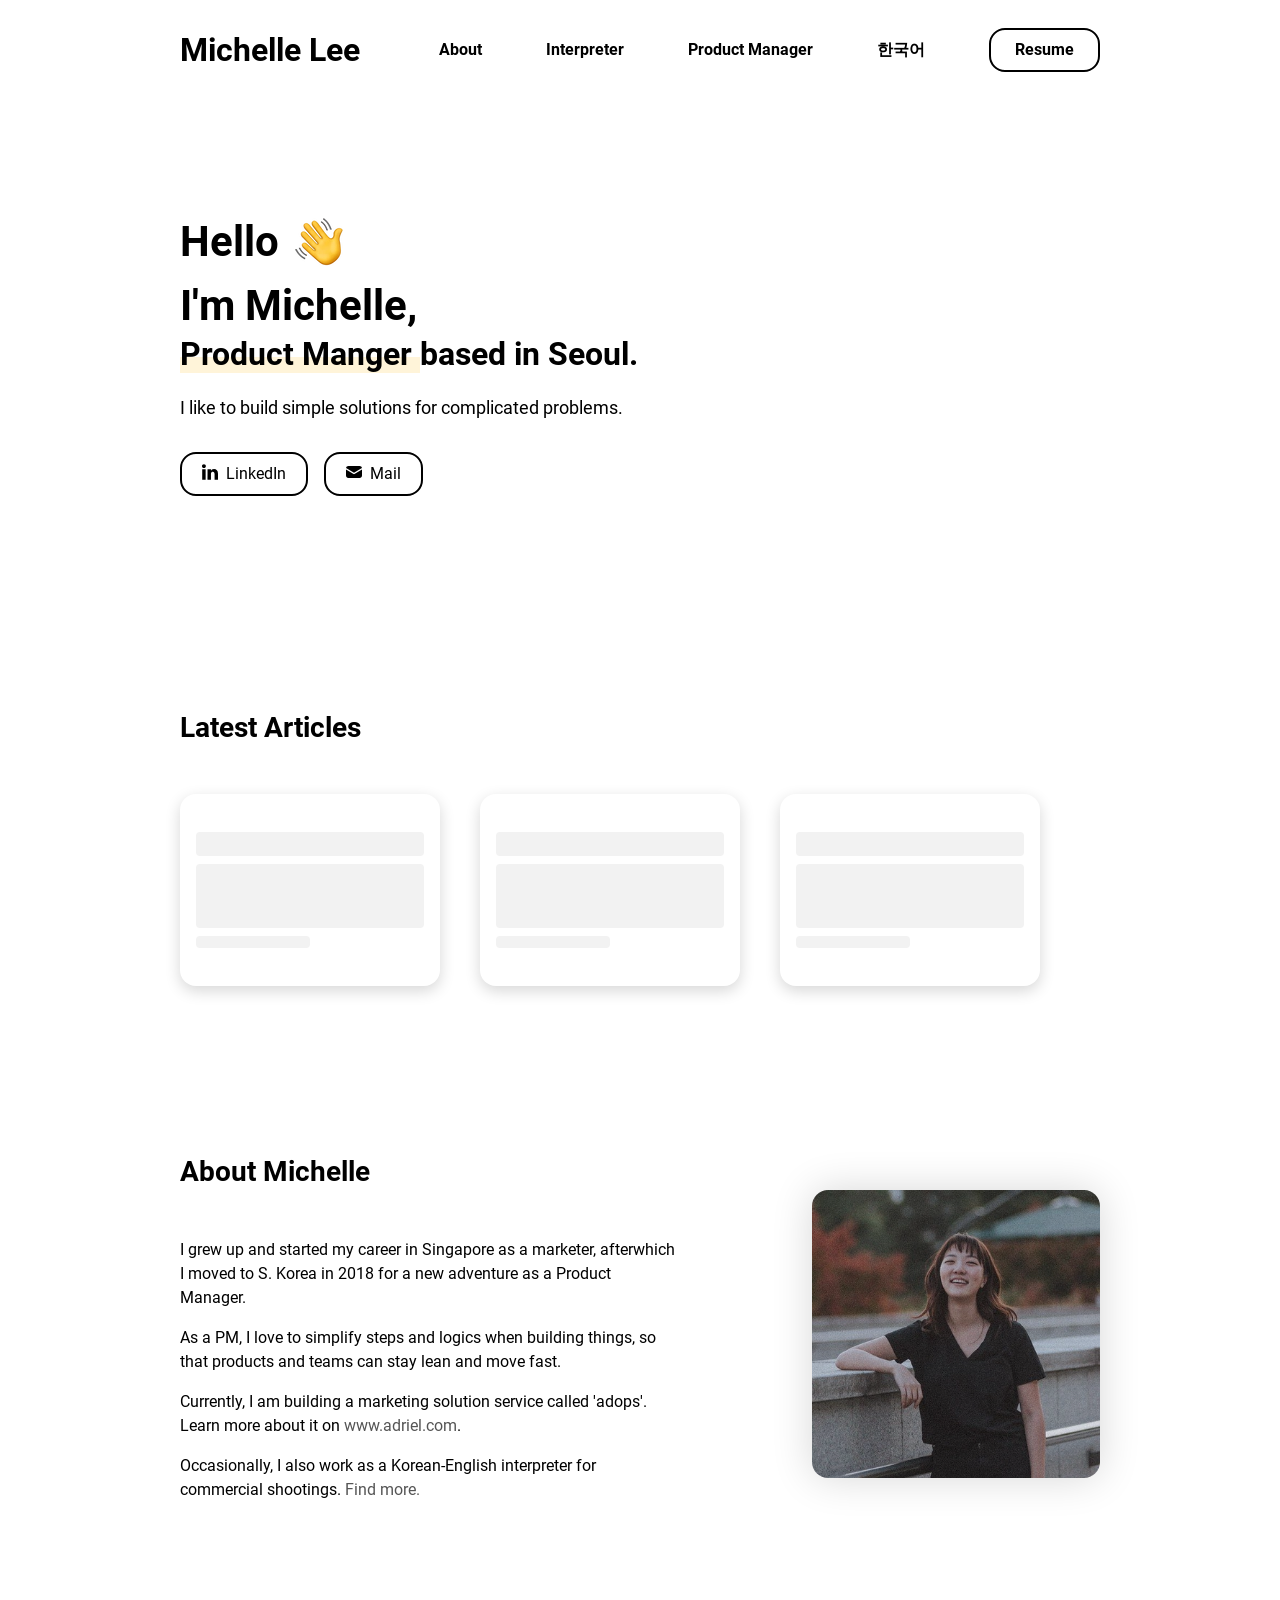
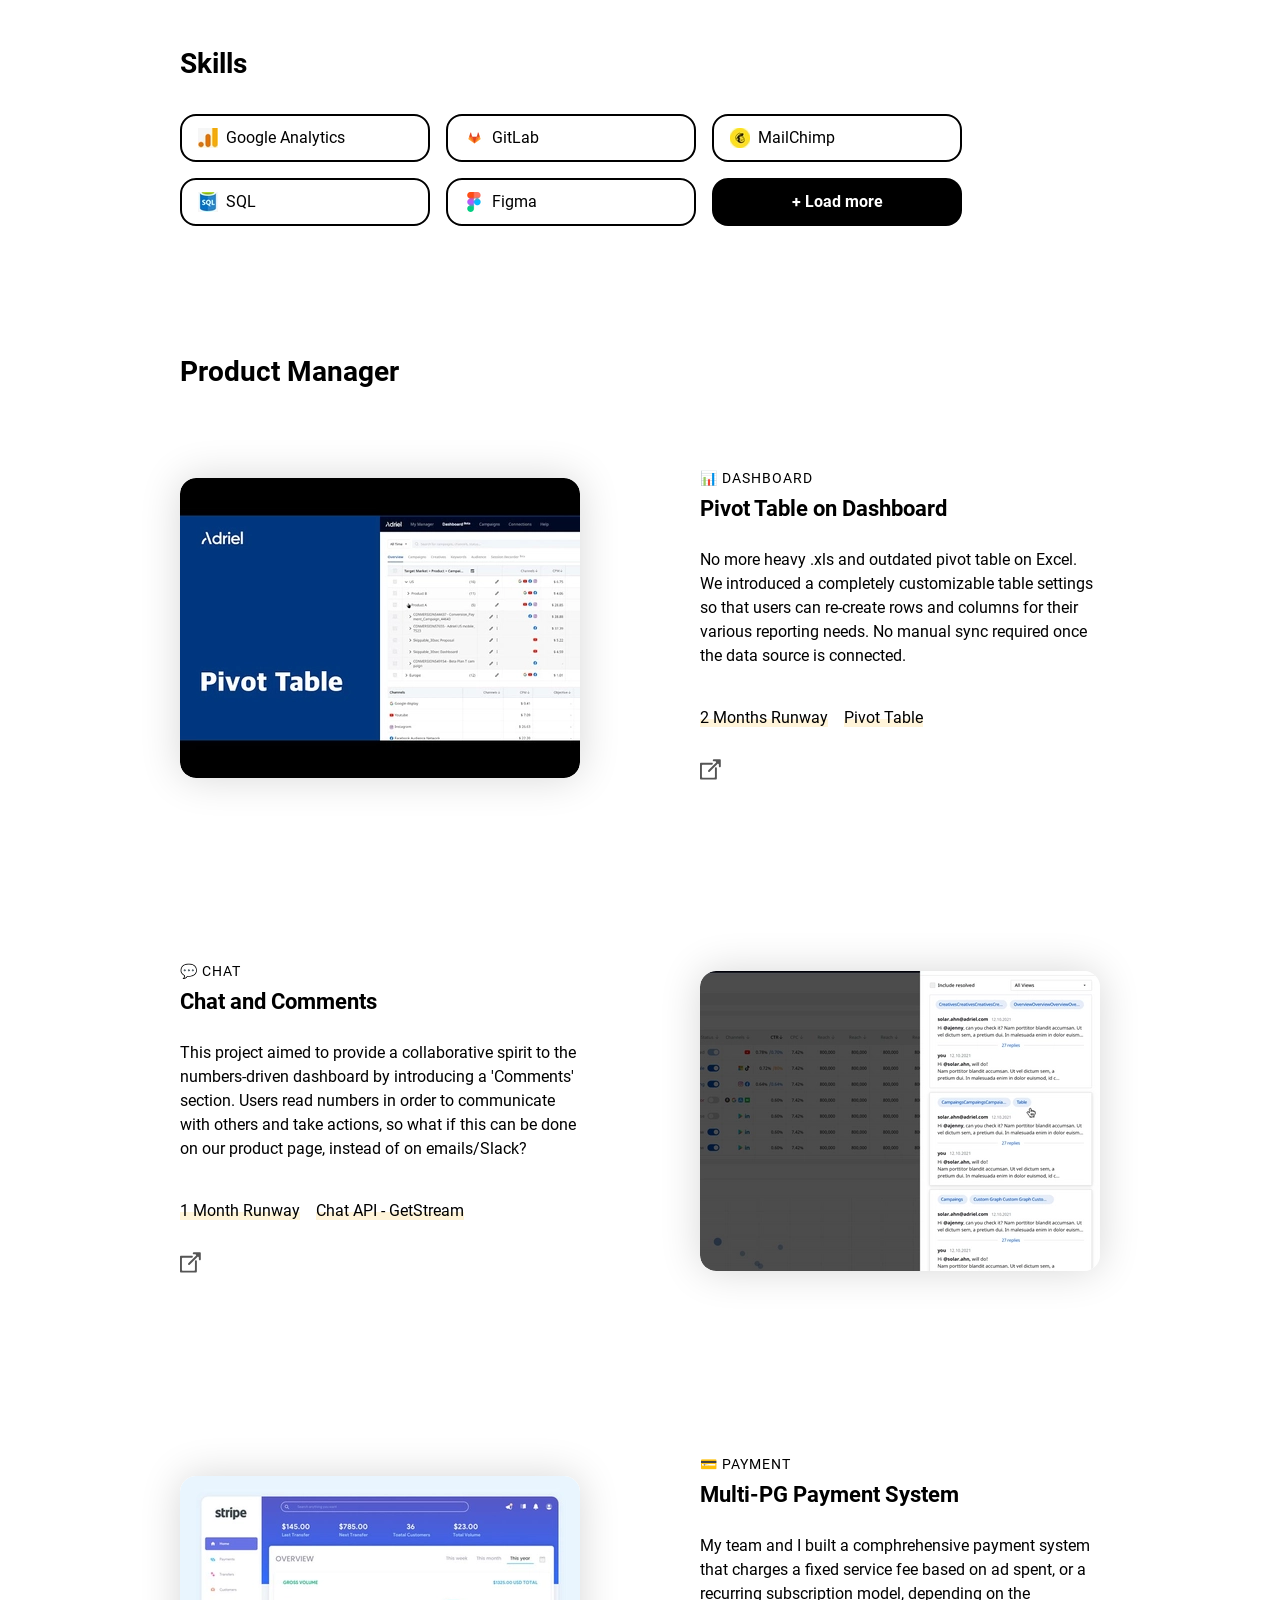
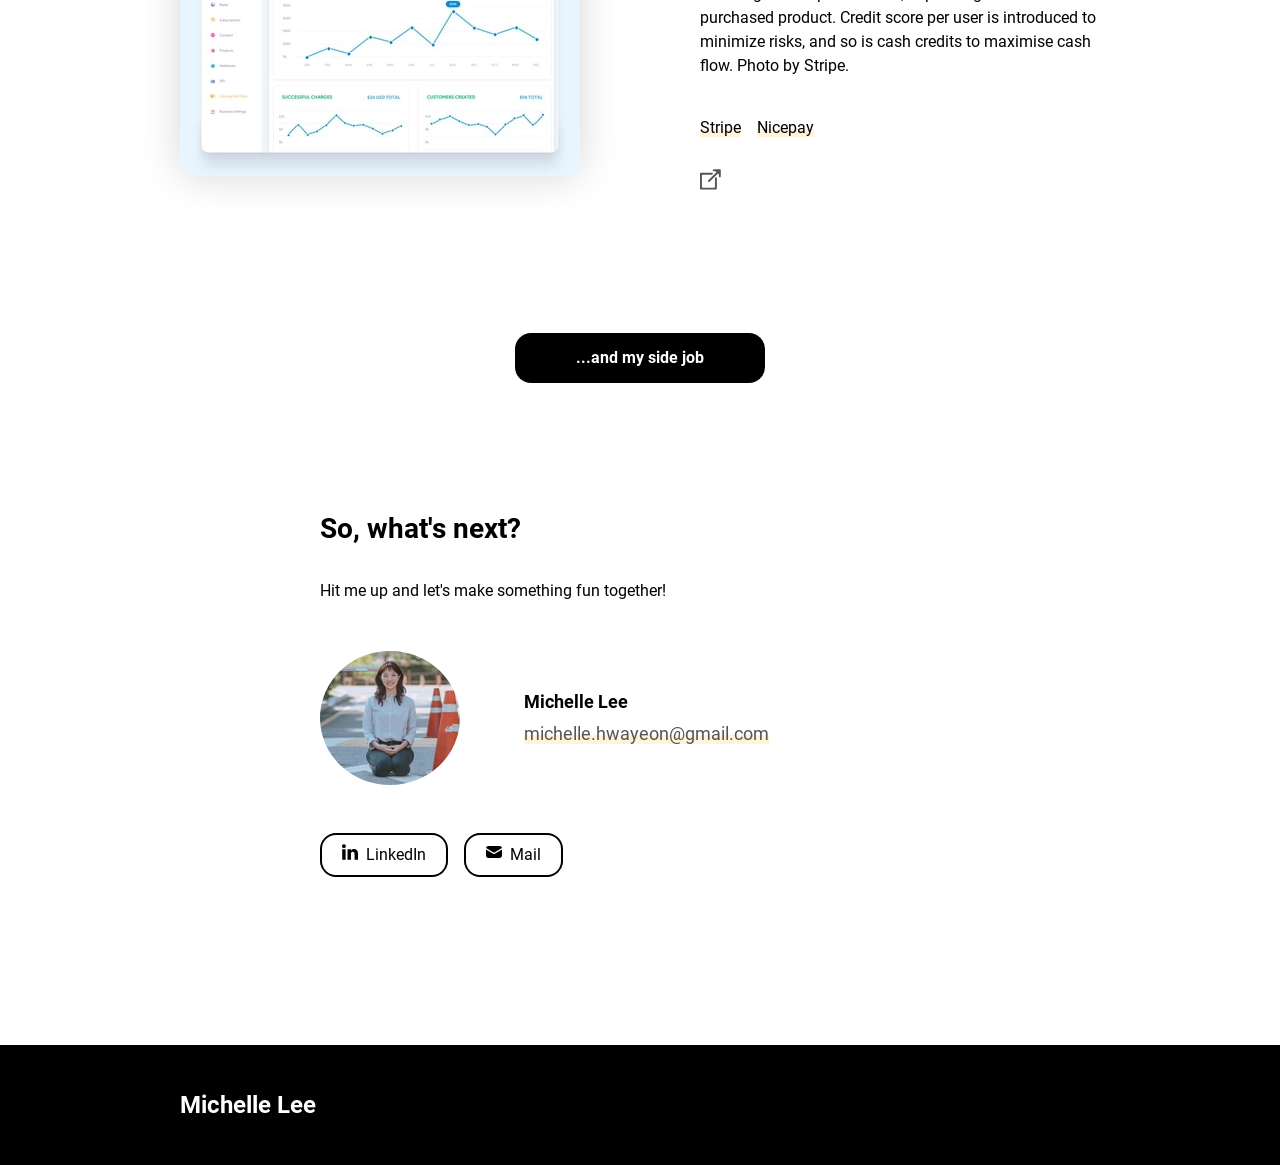
==== commit 1c0851ba: "Updates" ====
--- a/index.html
+++ b/index.html
@@ -1,3 +1,3 @@
 <!DOCTYPE html><html lang="en"><head><meta charSet="utf-8"/><meta http-equiv="x-ua-compatible" content="ie=edge"/><meta name="viewport" content="width=device-width, initial-scale=1, shrink-to-fit=no"/><meta name="theme-color" content="#000000"/><meta data-react-helmet="true" property="twitter:description" content="Portfolio website about everything that Michelle has worked on"/><meta data-react-helmet="true" property="twitter:title" content="Michelle Hwayeon Lee"/><meta data-react-helmet="true" property="twitter:creator" content="Michelle Lee"/><meta data-react-helmet="true" property="twitter:card" content="summary"/><meta data-react-helmet="true" property="og:type" content="website"/><meta data-react-helmet="true" property="og:description" content="Portfolio website about everything that Michelle has worked on"/><meta data-react-helmet="true" property="og:url" content="https://michellehylee.com/"/><meta data-react-helmet="true" property="og:site_name" content="Michelle Hwayeon Lee"/><meta data-react-helmet="true" property="og:title" content="Michelle Hwayeon Lee"/><meta data-react-helmet="true" name="description" content="Portfolio website about everything that Michelle has worked on"/><meta name="generator" content="Gatsby 4.6.0"/><style data-href="/styles.53effa7b6a59b20890c6.css" data-identity="gatsby-global-css">@font-face{font-display:swap;font-family:Roboto;font-style:normal;font-weight:400;src:url(/static/roboto-cyrillic-ext-400-normal-493afe7ae8ecfe26880062706f9bc876.woff2) format("woff2"),url(/static/roboto-all-400-normal-376ea5d93f71583052f65de4e0c6a92c.woff) format("woff");unicode-range:U+0460-052f,U+1c80-1c88,U+20b4,U+2de0-2dff,U+a640-a69f,U+fe2e-fe2f}@font-face{font-display:swap;font-family:Roboto;font-style:normal;font-weight:400;src:url([data-uri]) format("woff2"),url(/static/roboto-all-400-normal-376ea5d93f71583052f65de4e0c6a92c.woff) format("woff");unicode-range:U+0400-045f,U+0490-0491,U+04b0-04b1,U+2116}@font-face{font-display:swap;font-family:Roboto;font-style:normal;font-weight:400;src:url([data-uri]) format("woff2"),url(/static/roboto-all-400-normal-376ea5d93f71583052f65de4e0c6a92c.woff) format("woff");unicode-range:U+1f??}@font-face{font-display:swap;font-family:Roboto;font-style:normal;font-weight:400;src:url([data-uri]) format("woff2"),url(/static/roboto-all-400-normal-376ea5d93f71583052f65de4e0c6a92c.woff) format("woff");unicode-range:U+0370-03ff}@font-face{font-display:swap;font-family:Roboto;font-style:normal;font-weight:400;src:url([data-uri]) format("woff2"),url(/static/roboto-all-400-normal-376ea5d93f71583052f65de4e0c6a92c.woff) format("woff");unicode-range:U+0102-0103,U+0110-0111,U+0128-0129,U+0168-0169,U+01a0-01a1,U+01af-01b0,U+1ea0-1ef9,U+20ab}@font-face{font-display:swap;font-family:Roboto;font-style:normal;font-weight:400;src:url(/static/roboto-latin-ext-400-normal-c3dcdbd5bb4d4af80817dc0edc1cd888.woff2) format("woff2"),url(/static/roboto-all-400-normal-376ea5d93f71583052f65de4e0c6a92c.woff) format("woff");unicode-range:U+0100-024f,U+0259,U+1e??,U+2020,U+20a0-20ab,U+20ad-20cf,U+2113,U+2c60-2c7f,U+a720-a7ff}@font-face{font-display:swap;font-family:Roboto;font-style:normal;font-weight:400;src:url(/static/roboto-latin-400-normal-4673b4537a84c7f7a130799aa6af329b.woff2) format("woff2"),url(/static/roboto-all-400-normal-376ea5d93f71583052f65de4e0c6a92c.woff) format("woff");unicode-range:U+00??,U+0131,U+0152-0153,U+02bb-02bc,U+02c6,U+02da,U+02dc,U+2000-206f,U+2074,U+20ac,U+2122,U+2191,U+2193,U+2212,U+2215,U+feff,U+fffd}@font-face{font-display:swap;font-family:Roboto;font-style:normal;font-weight:700;src:url(/static/roboto-cyrillic-ext-700-normal-b816cda3107bb21c87e131350878a58b.woff2) format("woff2"),url(/static/roboto-all-700-normal-ef6d1d09b20b877fee4ee89fde70755b.woff) format("woff");unicode-range:U+0460-052f,U+1c80-1c88,U+20b4,U+2de0-2dff,U+a640-a69f,U+fe2e-fe2f}@font-face{font-display:swap;font-family:Roboto;font-style:normal;font-weight:700;src:url([data-uri]) format("woff2"),url(/static/roboto-all-700-normal-ef6d1d09b20b877fee4ee89fde70755b.woff) format("woff");unicode-range:U+0400-045f,U+0490-0491,U+04b0-04b1,U+2116}@font-face{font-display:swap;font-family:Roboto;font-style:normal;font-weight:700;src:url([data-uri]) format("woff2"),url(/static/roboto-all-700-normal-ef6d1d09b20b877fee4ee89fde70755b.woff) format("woff");unicode-range:U+1f??}@font-face{font-display:swap;font-family:Roboto;font-style:normal;font-weight:700;src:url([data-uri]) format("woff2"),url(/static/roboto-all-700-normal-ef6d1d09b20b877fee4ee89fde70755b.woff) format("woff");unicode-range:U+0370-03ff}@font-face{font-display:swap;font-family:Roboto;font-style:normal;font-weight:700;src:url([data-uri]) format("woff2"),url(/static/roboto-all-700-normal-ef6d1d09b20b877fee4ee89fde70755b.woff) format("woff");unicode-range:U+0102-0103,U+0110-0111,U+0128-0129,U+0168-0169,U+01a0-01a1,U+01af-01b0,U+1ea0-1ef9,U+20ab}@font-face{font-display:swap;font-family:Roboto;font-style:normal;font-weight:700;src:url(/static/roboto-latin-ext-700-normal-bcf37d666ce10b3556cd04b17d96d68d.woff2) format("woff2"),url(/static/roboto-all-700-normal-ef6d1d09b20b877fee4ee89fde70755b.woff) format("woff");unicode-range:U+0100-024f,U+0259,U+1e??,U+2020,U+20a0-20ab,U+20ad-20cf,U+2113,U+2c60-2c7f,U+a720-a7ff}@font-face{font-display:swap;font-family:Roboto;font-style:normal;font-weight:700;src:url(/static/roboto-latin-700-normal-0682ca7f74351d42bf73ed1e95572bfe.woff2) format("woff2"),url(/static/roboto-all-700-normal-ef6d1d09b20b877fee4ee89fde70755b.woff) format("woff");unicode-range:U+00??,U+0131,U+0152-0153,U+02bb-02bc,U+02c6,U+02da,U+02dc,U+2000-206f,U+2074,U+20ac,U+2122,U+2191,U+2193,U+2212,U+2215,U+feff,U+fffd}
 
-/*! normalize.css v8.0.1 | MIT License | github.com/necolas/normalize.css */html{-webkit-text-size-adjust:100%;line-height:1.15}body{margin:0}main{display:block}h1{font-size:2em;margin:.67em 0}hr{box-sizing:content-box;height:0;overflow:visible}pre{font-family:monospace,monospace;font-size:1em}a{background-color:transparent}abbr[title]{border-bottom:none;text-decoration:underline;text-decoration:underline dotted}b,strong{font-weight:bolder}code,kbd,samp{font-family:monospace,monospace;font-size:1em}small{font-size:80%}sub,sup{font-size:75%;line-height:0;position:relative;vertical-align:baseline}sub{bottom:-.25em}sup{top:-.5em}img{border-style:none}button,input,optgroup,select,textarea{font-family:inherit;font-size:100%;line-height:1.15;margin:0}button,input{overflow:visible}button,select{text-transform:none}[type=button],[type=reset],[type=submit],button{-webkit-appearance:button}[type=button]::-moz-focus-inner,[type=reset]::-moz-focus-inner,[type=submit]::-moz-focus-inner,button::-moz-focus-inner{border-style:none;padding:0}[type=button]:-moz-focusring,[type=reset]:-moz-focusring,[type=submit]:-moz-focusring,button:-moz-focusring{outline:1px dotted ButtonText}fieldset{padding:.35em .75em .625em}legend{box-sizing:border-box;color:inherit;display:table;max-width:100%;padding:0;white-space:normal}progress{vertical-align:baseline}textarea{overflow:auto}[type=checkbox],[type=radio]{box-sizing:border-box;padding:0}[type=number]::-webkit-inner-spin-button,[type=number]::-webkit-outer-spin-button{height:auto}[type=search]{-webkit-appearance:textfield;outline-offset:-2px}[type=search]::-webkit-search-decoration{-webkit-appearance:none}::-webkit-file-upload-button{-webkit-appearance:button;font:inherit}details{display:block}summary{display:list-item}[hidden],template{display:none}:root{--breakpoint-xs:480px;--breakpoint-sm:768px;--breakpoint-md:992px;--breakpoint-lg:1200px;--border-radius:1rem;--page-width:62.5rem;--page-padding:0 2.5rem;--header-height:6.25rem;--footer-height:7.5rem}*{box-sizing:border-box}html{scroll-behavior:smooth}body,html{height:100%;width:100%}body{text-rendering:optimizeLegibility;background-color:var(--background-color);color:var(--text-color);font-family:var(--base-font);font-size:1rem;font-weight:400;line-height:1.5rem}body.fixed{overflow:hidden;position:fixed}a{-webkit-text-decoration-skip:ink;color:var(--subtext-color);cursor:pointer;display:inline-block;text-decoration:none;text-decoration-skip-ink:auto}a:hover{outline:0}a:focus{outline-color:var(--subtext-color);outline-style:dotted;outline-width:2px}h1{color:var(--primary-color);font-size:1.75rem;font-weight:700;line-height:2rem;margin:1rem 0}h2{font-size:1.625rem}h2,h3{color:var(--primary-color);font-weight:700;line-height:2rem;margin:2rem 0 1rem}h3{font-size:1.375rem}h4{color:var(--primary-color);font-size:1.125rem;font-weight:700;line-height:2rem;margin:2rem 0 1rem}hr{border-width:.05rem;color:var(--tertiary-color);margin:3rem auto;opacity:.1}u{box-shadow:inset 0 -.5em 0 var(--secondary-color);text-decoration:none;transition:box-shadow .3s ease-out}u:hover{box-shadow:inset 0 -1em 0 var(--secondary-color)}#___gatsby,#gatsby-focus-wrapper{height:100%;width:100%}@media screen and (prefers-reduced-motion:reduce){html{scroll-behavior:auto}}body[data-theme=lightTheme]{--primary-color:#000;--secondary-color:#fff4d9;--tertiary-color:#f2f2f2;--text-color:#000;--subtext-color:#555;--background-color:#fff;--card-background-color:#fff;--scroll-bar-color:rgba(0,0,0,.5);--box-shadow-color:rgba(0,0,0,.16);--box-shadow-hover-color:rgba(0,0,0,.32);--base-font:"Roboto",Arial,sans-serif}body[data-theme=darkTheme]{--primary-color:#fafafa;--secondary-color:#341677;--tertiary-color:#252525;--text-color:hsla(0,0%,100%,.87);--subtext-color:#aaa;--background-color:#121212;--card-background-color:#1c1c1c;--scroll-bar-color:hsla(0,0%,100%,.5);--box-shadow-color:rgba(0,0,0,.16);--box-shadow-hover-color:rgba(0,0,0,.32);--base-font:"Roboto",Arial,sans-serif}.style-module--Logo--xzURL{color:var(--primary-color);-webkit-filter:none!important;filter:none!important;font-size:1.75rem;font-weight:900;pointer-events:auto!important;position:relative;-webkit-user-select:auto!important;-ms-user-select:auto!important;user-select:auto!important;z-index:13}@-webkit-keyframes fadeIn{0%{opacity:0}to{opacity:1}}@keyframes fadeIn{0%{opacity:0}to{opacity:1}}@-webkit-keyframes fadeOut{0%{opacity:1}to{opacity:0}}@keyframes fadeOut{0%{opacity:1}to{opacity:0}}@-webkit-keyframes fadeUp{0%{opacity:0;-webkit-transform:translateY(20px);transform:translateY(20px)}to{opacity:1;-webkit-transform:translateY(0);transform:translateY(0)}}@keyframes fadeUp{0%{opacity:0;-webkit-transform:translateY(20px);transform:translateY(20px)}to{opacity:1;-webkit-transform:translateY(0);transform:translateY(0)}}@-webkit-keyframes fadeDown{0%{opacity:0;-webkit-transform:translateY(-20px);transform:translateY(-20px)}to{opacity:1;-webkit-transform:translateY(0);transform:translateY(0)}}@keyframes fadeDown{0%{opacity:0;-webkit-transform:translateY(-20px);transform:translateY(-20px)}to{opacity:1;-webkit-transform:translateY(0);transform:translateY(0)}}@-webkit-keyframes fadeLeft{0%{opacity:0;-webkit-transform:translateX(20px);transform:translateX(20px)}to{opacity:1;-webkit-transform:translateX(0);transform:translateX(0)}}@keyframes fadeLeft{0%{opacity:0;-webkit-transform:translateX(20px);transform:translateX(20px)}to{opacity:1;-webkit-transform:translateX(0);transform:translateX(0)}}@-webkit-keyframes scaleIn{0%{opacity:0;-webkit-transform:scaleY(0);transform:scaleY(0)}to{opacity:1;-webkit-transform:scaleY(1);transform:scaleY(1)}}@keyframes scaleIn{0%{opacity:0;-webkit-transform:scaleY(0);transform:scaleY(0)}to{opacity:1;-webkit-transform:scaleY(1);transform:scaleY(1)}}@-webkit-keyframes reduceHeight{0%{height:100%}to{height:0%}}@keyframes reduceHeight{0%{height:100%}to{height:0%}}@-webkit-keyframes waving-hand{0%{-webkit-transform:rotate(0deg);transform:rotate(0deg)}10%{-webkit-transform:rotate(14deg);transform:rotate(14deg)}20%{-webkit-transform:rotate(-8deg);transform:rotate(-8deg)}30%{-webkit-transform:rotate(14deg);transform:rotate(14deg)}40%{-webkit-transform:rotate(-4deg);transform:rotate(-4deg)}50%{-webkit-transform:rotate(10deg);transform:rotate(10deg)}60%{-webkit-transform:rotate(0deg);transform:rotate(0deg)}to{-webkit-transform:rotate(0deg);transform:rotate(0deg)}}@keyframes waving-hand{0%{-webkit-transform:rotate(0deg);transform:rotate(0deg)}10%{-webkit-transform:rotate(14deg);transform:rotate(14deg)}20%{-webkit-transform:rotate(-8deg);transform:rotate(-8deg)}30%{-webkit-transform:rotate(14deg);transform:rotate(14deg)}40%{-webkit-transform:rotate(-4deg);transform:rotate(-4deg)}50%{-webkit-transform:rotate(10deg);transform:rotate(10deg)}60%{-webkit-transform:rotate(0deg);transform:rotate(0deg)}to{-webkit-transform:rotate(0deg);transform:rotate(0deg)}}.style-module--SplashScreen--vXOkg{align-items:center;background-color:var(--primary-color);display:flex;height:100%;justify-content:center;left:0;position:fixed;top:0;width:100%;z-index:900}.style-module--LogoWrapper--BA0Hc{align-items:center;display:flex;height:4rem;justify-content:center;position:relative;width:auto}.style-module--Backdrop--IqgMA{background-color:var(--primary-color);height:100%;left:0;position:absolute;top:0;width:100%;z-index:1000}.style-module--Footer--pX9BK{align-items:center;background:var(--primary-color);border-top:none;display:flex;flex-direction:row;height:auto;margin-top:2rem;min-height:var(--footer-height);width:100%}.style-module--ContentWrapper--6BjK8{align-items:center;display:flex;flex-direction:row;height:100%;justify-content:space-between;margin:0 auto;max-width:var(--page-width);padding:var(--page-padding);width:100%}.style-module--Links--Lg8lq{display:flex;flex-direction:row;justify-content:space-between;width:auto}.style-module--Links--Lg8lq a{color:var(--background-color);font-size:.875rem;font-weight:700;letter-spacing:1px;margin-right:2rem;text-transform:uppercase}.style-module--Links--Lg8lq a:last-child{margin-right:0}@media (min-width:768px){.style-module--Links--Lg8lq a{margin-right:4rem}}.style-module--Header--mZOzg{align-items:center;background:var(--background-color);display:flex;flex-direction:row;height:auto;min-height:var(--header-height);width:100%}.style-module--ContentWrapper --XYxH4{align-items:center;display:flex;height:100%;justify-content:space-between;margin:0 auto;max-width:var(--page-width);padding:var(--page-padding);width:100%}.style-module--Burger--GrdOa{background:transparent;border:none;cursor:pointer;display:flex;flex-direction:column;height:2rem;justify-content:space-around;padding:0;width:2rem;z-index:12}.style-module--Burger--GrdOa:focus{outline:none}.style-module--Burger--GrdOa div{background:var(--primary-color);border-radius:.625rem;height:.25rem;position:relative;-webkit-transform-origin:1px;transform-origin:1px;transition:all .3s ease-in-out;width:2rem}.style-module--Burger--GrdOa div:first-child{-webkit-transform:rotate(0);transform:rotate(0)}.style-module--Burger--GrdOa div:nth-child(2){opacity:1;-webkit-transform:translateX(0);transform:translateX(0)}.style-module--Burger--GrdOa div:nth-child(3){-webkit-transform:rotate(0);transform:rotate(0)}.style-module--TopNavigationBar--V0syT{align-items:center;background:var(--background-color);display:flex;justify-content:space-between;width:auto}.style-module--TopNavigationBar--V0syT a{color:var(--primary-color);font-size:1rem;font-weight:700;margin-right:4rem;padding:0;position:relative;text-align:center}.style-module--TopNavigationBar--V0syT a:last-child{margin-right:0}.style-module--TopNavigationBar--V0syT a.style-module--NavLink--lBAYL:before{background-color:var(--primary-color);bottom:-.125rem;content:"";height:.1563rem;position:absolute;transition:.2s ease-out;width:0}.style-module--TopNavigationBar--V0syT a.style-module--NavLink--lBAYL:hover:before{width:100%}.style-module--TopNavigationBar--V0syT a.style-module--CtaButton--z3hq0{background:var(--background-color);border:.125rem solid var(--primary-color);border-radius:var(--border-radius);height:auto;padding:.5rem 1.5rem;transition:20ms ease-out;width:auto}.style-module--TopNavigationBar--V0syT a.style-module--CtaButton--z3hq0:hover{background:var(--primary-color);color:var(--background-color)}.style-module--SideBarWrapper--5xUjZ{bottom:0;display:block;height:100vh;outline:0;position:fixed;right:0;top:0;-webkit-transform:translateX(100%);transform:translateX(100%);transition:all .3s ease-in-out;visibility:hidden;width:100%;z-index:10}.style-module--SideNavigationBar--V6e\+O{background:var(--background-color);display:flex;flex-direction:column;height:100vh;justify-content:center;margin-left:auto;padding:2rem;position:relative;right:0;text-align:left;width:55%}.style-module--SideNavigationBar--V6e\+O a{color:var(--primary-color);font-size:1.5rem;font-weight:700;padding:1.5rem 0;text-align:center}.style-module--SideNavigationBar--V6e\+O a.style-module--CtaButton--z3hq0{background:var(--background-color);border:.125rem solid var(--primary-color);border-radius:var(--border-radius);height:auto;margin:1.5rem auto;padding:1rem 1.5rem;width:auto}.style-module--SideBarBackdrop--\+0cBv{background:rgba(0,0,0,.3);display:none;height:100%;left:0;position:fixed;top:0;transition:all .3s ease-in-out;width:100%;z-index:9}.style-module--Blurred--8gPkd footer,.style-module--Blurred--8gPkd main{-webkit-filter:blur(5px);filter:blur(5px);overflow:hidden;pointer-events:none;transition:all .3s ease-out;-webkit-user-select:none;-ms-user-select:none;user-select:none}.CookieConsent{align-items:center;background:var(--primary-color);border-radius:var(--border-radius);color:var(--background-color);display:flex;flex-direction:column;justify-content:space-between;margin:0 auto;max-width:var(--page-width);padding:1rem 2rem;width:90%}.CookieConsent button{background-color:var(--primary-color);border:2px solid var(--background-color);border-radius:var(--border-radius);color:var(--background-color);font-size:.875rem;font-weight:700;height:3rem;margin:0 1rem 0 0;outline:none;padding:1rem;text-align:center;text-decoration:none;text-transform:uppercase;width:8rem}.CookieConsent button:active,.CookieConsent button:focus,.CookieConsent button:hover{cursor:pointer;outline:none}.CookieConsent button#confirm{background-color:var(--background-color);border:none;color:var(--primary-color);margin:0}@media (min-width:992px){.CookieConsent{flex-direction:row}}.style-module--CookieBar--kxAGJ{bottom:1rem;left:0;margin:0;position:fixed;width:100%;z-index:999}.style-module--Layout--s6yp3{display:grid;grid-template-columns:100%;grid-template-rows:auto 1fr auto;margin:0 auto;min-height:100%;width:100%}.style-module--Layout--s6yp3 main{margin-top:2rem}.style-module--Section--HYcY6{background:var(--background-color);height:auto;scroll-margin-top:60px;width:100%}.style-module--Section--HYcY6 .style-module--Heading--LAAvY{font-size:1.75rem;line-height:2.25rem;margin:0 0 2rem}.style-module--ContentWrapper --Nt3lH{height:100%;margin:0 auto 8rem;max-width:var(--page-width);padding:var(--page-padding);width:100%}.style-module--AuthorSnippet--fHN99{align-items:flex-start;display:flex;flex-direction:column;justify-content:space-between;max-width:660px;padding:0;width:100%}.style-module--AuthorSnippet--fHN99 .style-module--Avatar--HiziA{border-radius:50%;height:100px;width:100px}.style-module--AuthorSnippet--fHN99 .style-module--Description--G71wk{margin-top:1rem;width:100%}.style-module--AuthorSnippet--fHN99 .style-module--WrittenBy--GBoAA{color:var(--subtext-color);font-size:.875rem;letter-spacing:.5px}.style-module--AuthorSnippet--fHN99 .style-module--Bio--L9jdK{margin:.5rem 0}@media screen and (min-width:768px){.style-module--AuthorSnippet--fHN99{align-items:center;flex-direction:row;justify-content:space-between;padding:var(--page-padding)}.style-module--AuthorSnippet--fHN99 .style-module--Description--G71wk{max-width:27.5rem;width:100%}}.style-module--Breadcrumb--FUh7R{background-color:var(--subtext-color);border-radius:var(--border-radius);display:inline-block;font-size:12px;font-weight:400;margin-bottom:2rem;padding:0 .5rem}.style-module--Breadcrumb--FUh7R a{letter-spacing:1px}.style-module--Breadcrumb--FUh7R .style-module--BackArrow--92zoa,.style-module--Breadcrumb--FUh7R a{color:var(--background-color)}.style-module--Breadcrumb--FUh7R .style-module--BackArrow--92zoa{margin-right:.25rem}.style-module--Article--pFdyf{height:100%;margin:0 auto;max-width:740px;padding:var(--page-padding);width:100%}.style-module--Article--pFdyf .style-module--Banner--y9rID,.style-module--Article--pFdyf .style-module--Body--nax22,.style-module--Article--pFdyf .style-module--Footer--1Aj9z,.style-module--Article--pFdyf .style-module--Header--H6-D9{margin-bottom:3rem}.style-module--Article--pFdyf .style-module--Category--1CoYz{color:var(--subtext-color);display:block;font-size:.875rem;font-weight:700;letter-spacing:1px;text-transform:uppercase}.style-module--Article--pFdyf .style-module--Details--kmdiu{font-size:.875rem;letter-spacing:.5px}.style-module--Article--pFdyf .style-module--ReadingTime--RSBki{margin-left:.5rem}.style-module--Article--pFdyf .style-module--ReadingTime--RSBki:before{content:"–";margin-right:.5rem}.style-module--Article--pFdyf .style-module--BannerImage--ccjd3{border-radius:var(--border-radius);margin-bottom:0}.style-module--Article--pFdyf .style-module--BannerCaption--VRhK6{display:block;font-size:.875rem;letter-spacing:.5px;text-align:center}.style-module--Article--pFdyf .style-module--Body--nax22 .style-module--Content--pkA2h{font-size:1.125rem;line-height:2rem;margin-bottom:3rem}.style-module--Article--pFdyf .style-module--Body--nax22 .style-module--Keyword--miw0l{background-color:var(--tertiary-color);border-radius:.5rem;color:var(--subtext-color);font-size:.875rem;margin-right:.5rem;padding:.125rem .375rem}.style-module--Article--pFdyf .style-module--Footer--1Aj9z{border-top:3px solid var(--tertiary-color);padding-top:3rem}.style-module--SlideContainer--YL8oD{-webkit-overflow-scrolling:touch;margin:0 -2.5rem;overflow-x:auto;overflow-y:hidden;padding:var(--page-padding);padding-bottom:.5rem;white-space:nowrap}.style-module--SlideContainer--YL8oD::-webkit-scrollbar{display:none}@media (hover:hover){.style-module--SlideContainer--YL8oD{scrollbar-color:var(--scroll-bar-color)}.style-module--SlideContainer--YL8oD::-webkit-scrollbar{-webkit-appearance:none;display:block}.style-module--SlideContainer--YL8oD::-webkit-scrollbar:horizontal{height:.8rem}.style-module--SlideContainer--YL8oD::-webkit-scrollbar-thumb{background-color:var(--scroll-bar-color);border:.2rem solid var(--background-color);border-radius:8px}.style-module--SlideContainer--YL8oD::-webkit-scrollbar-track{background-color:var(--background-color);border-radius:8px}}.style-module--Profile--yX-7v{background:var(--background-color);background:linear-gradient(to right,var(--primary-color) 50%,var(--background-color) 50%);background-position:100% 100%;background-size:205% 100%;border:.125rem solid var(--primary-color);border-radius:var(--border-radius);color:var(--primary-color);font-size:1rem;height:auto;margin-right:.5rem;padding:.3rem 1.25rem;transition:all .1s ease-out;width:auto}.style-module--Profile--yX-7v:hover{background-position:0 100%;color:var(--background-color)}.style-module--Profile--yX-7v svg{height:1rem;margin-bottom:-.05rem;margin-right:.25rem;width:1rem}.style-module--Profile--yX-7v:hover svg{-webkit-filter:invert(1);filter:invert(1)}@media (min-width:768px){.style-module--Profile--yX-7v{margin-right:1rem}}.style-module--Hero--Evv0u{display:flex;flex-direction:column;justify-content:center;min-height:50vh}.style-module--Hero--Evv0u .style-module--Title--Twdkw{font-size:2rem;font-weight:700;line-height:2.375rem;margin:0 0 1.5rem}.style-module--Hero--Evv0u .style-module--Subtitle--qhIz8{font-size:1.25rem;font-weight:700;line-height:1.5rem;margin:-.5rem 0 0}.style-module--Hero--Evv0u p{font-size:1.125rem;margin-bottom:2rem}.style-module--Intro--agHzQ{align-items:center;display:flex;justify-content:flex-start}.style-module--ImagePrefix--bcT3l{color:var(--primary-color);display:inline-block;font-size:2rem;font-weight:700;line-height:3rem}.style-module--Image--jVafd{display:inline-block;height:36px;margin-left:1rem;-webkit-transform-origin:70% 70%;transform-origin:70% 70%;width:36px}@media (min-width:768px){.style-module--Hero--Evv0u .style-module--Title--Twdkw{font-size:2.625rem;line-height:4rem;margin-bottom:0}.style-module--Hero--Evv0u .style-module--Subtitle--qhIz8{font-size:2rem;line-height:3rem}.style-module--ImagePrefix--bcT3l{font-size:2.625rem;line-height:4rem}.style-module--Image--jVafd{height:48px;width:48px}}.style-module--Card--xmHd-{background:var(--card-color);border-radius:var(--border-radius);box-shadow:0 5px 15px var(--box-shadow-color);display:inline-flex;flex-direction:column;height:auto;justify-content:space-around;margin:1rem 2.5rem 2rem 0;min-height:12rem;transition:box-shadow .3s ease-out;white-space:normal;width:16.25rem}.style-module--Card--xmHd-:hover{box-shadow:0 5px 15px var(--box-shadow-hover-color)}.style-module--Card--xmHd- .style-module--Banner--1AHea{background:var(--tertiary-color);border-top-left-radius:var(--border-radius);border-top-right-radius:var(--border-radius);height:5rem}.style-module--Card--xmHd- .style-module--ImageWrapper--UDAGh{height:100%;max-height:5rem}.style-module--Card--xmHd- .style-module--Image--Q-EOT{border-top-left-radius:var(--border-radius);border-top-right-radius:var(--border-radius)}.style-module--Card--xmHd- .style-module--DescriptionWrapper--X4Z6Q{display:flex;flex-direction:column;height:auto;justify-content:center;padding:2rem 1rem}.style-module--Card--xmHd- .style-module--Category--7rkhy{color:var(--primary-color);font-weight:700;letter-spacing:1px;text-transform:uppercase}.style-module--Card--xmHd- .style-module--Title--3nDZX{font-size:1rem;font-weight:400;line-height:1.5rem;margin:.25rem 0}.style-module--Card--xmHd- .style-module--Details--W6Sx5{color:var(--subtext-color);font-size:.75rem;letter-spacing:.5px}.style-module--Card--xmHd- .style-module--ReadingTime--oDks7{margin-left:.25rem}.style-module--Card--xmHd- .style-module--ReadingTime--oDks7:before{content:"–";margin-right:.25rem}.style-module--Articles--RF2oE{align-items:center;display:flex;flex-direction:row;justify-content:flex-start}.style-module--About--D2YAT{display:flex;flex-direction:column;justify-content:space-between}.style-module--About--D2YAT .style-module--Description--LgGZH{margin-bottom:3rem;max-width:31.25rem;width:100%}.style-module--About--D2YAT .style-module--ImageWrapper--pBujx{max-width:18rem;width:100%}.style-module--About--D2YAT .style-module--Image--V-O8y{border-radius:var(--border-radius);box-shadow:0 0 2.5rem rgba(0,0,0,.16);-webkit-filter:grayscale(20%) contrast(1) brightness(90%);filter:grayscale(20%) contrast(1) brightness(90%)}@media (min-width:768px){.style-module--About--D2YAT{flex-direction:row;justify-content:space-between}.style-module--About--D2YAT .style-module--Description--LgGZH{margin-bottom:0;margin-right:3rem}.style-module--About--D2YAT .style-module--ImageWrapper--pBujx{margin-top:-2rem}}.style-module--Button--grH1j{background-color:var(--primary-color);border:none;border-radius:var(--border-radius);color:var(--background-color);display:inline-block;font-size:1rem;font-weight:700;height:100%;margin:0 auto;max-width:15.625rem;padding:.8rem 1.5rem;text-align:center;text-decoration:none;width:100%}.style-module--Button--grH1j:active,.style-module--Button--grH1j:hover{cursor:pointer;outline:none}.style-module--Button--grH1j:focus{outline-color:var(--subtext-color);outline-style:dotted;outline-width:2px}.style-module--Listing--UuymE{align-items:stretch;display:flex;flex-direction:row;flex-wrap:wrap;justify-content:flex-start}.style-module--Filter--MTd\+O{margin-bottom:3rem}.style-module--Filter--MTd\+O .style-module--Options--NRW7S{margin-top:1rem}.style-module--Filter--MTd\+O .style-module--Option--g7uSm{border:2px solid var(--subtext-color);border-radius:var(--border-radius);color:var(--subtext-color);cursor:pointer;display:inline-block;font-size:.875rem;font-weight:400;height:2.3125rem;line-height:2.2rem;margin-right:1rem;padding:0 1.5rem;width:auto}.style-module--Filter--MTd\+O .style-module--Option--g7uSm.style-module--Selected--8xZTc{border-color:var(--primary-color);color:var(--primary-color);font-weight:700}.style-module--LoadMore--i0wHR{margin-top:3rem;text-align:center}@media (hover:hover){.style-module--Filter--MTd\+O .style-module--Option--g7uSm:active,.style-module--Filter--MTd\+O .style-module--Option--g7uSm:hover{border-color:var(--primary-color);color:var(--primary-color);font-weight:700}}.style-module--Interests--PTs7f{-webkit-column-gap:1rem;column-gap:1rem;display:grid;grid-auto-flow:row;grid-template-columns:repeat(1,17.5rem);row-gap:1rem}.style-module--Interest--S-1PG{align-items:center;background:var(--card-background-color);border:.125rem solid var(--primary-color);border-radius:var(--border-radius);display:inline-flex;height:3rem;justify-content:flex-start;padding:1rem;width:17.5rem}.style-module--Interests--PTs7f button{max-width:17.5rem}.style-module--Interest--S-1PG .style-module--Icon--S2\+P5{margin-right:.5rem}@media (min-width:600px){.style-module--Interests--PTs7f{grid-template-columns:repeat(2,15.625rem)}.style-module--Interest--S-1PG{width:15.625rem}.style-module--Interests--PTs7f button{max-width:15.625rem}}@media (min-width:880px){.style-module--Interests--PTs7f{grid-template-columns:repeat(3,15.625rem)}}.style-module--Project--bSesc{align-items:center;display:flex;flex-direction:column-reverse;flex-shrink:0;justify-content:flex-end;margin-bottom:2rem;margin-top:3rem;max-width:20rem;padding-right:2.5rem;white-space:normal}.style-module--Project--bSesc .style-module--Details--8i8Oa{display:flex;flex-direction:column;margin-top:3rem;max-width:25rem;width:100%}.style-module--Project--bSesc .style-module--Details--8i8Oa .style-module--Category--8wNOB{font-size:.875rem;letter-spacing:1px;line-height:1rem;text-transform:uppercase}.style-module--Project--bSesc .style-module--Details--8i8Oa .style-module--Title--hQGtV{font-size:1.375rem;font-weight:700;line-height:1.625rem;margin-bottom:.625rem;margin-top:.625rem}.style-module--Project--bSesc .style-module--Details--8i8Oa .style-module--Tags--15NuW{display:flex;flex-wrap:wrap;line-height:1.2rem;margin-top:1.5rem}.style-module--Project--bSesc .style-module--Details--8i8Oa .style-module--Tags--15NuW span{margin-bottom:1rem;margin-right:1rem}.style-module--Project--bSesc .style-module--Details--8i8Oa .style-module--Links--dgKuy{align-items:center;display:flex;justify-content:flex-start;margin-top:1rem;width:100%}.style-module--Project--bSesc .style-module--Details--8i8Oa .style-module--Links--dgKuy a{display:inline-block;margin-right:2rem}.style-module--Project--bSesc .style-module--Details--8i8Oa .style-module--Links--dgKuy svg{height:1.3rem;transition:all .3s ease-out;width:1.3rem}.style-module--Project--bSesc .style-module--Details--8i8Oa .style-module--Links--dgKuy svg:hover{fill:var(--primary-color)}.style-module--Project--bSesc .style-module--ProjectImageWrapper--Zo9iV{border-radius:var(--border-radius);box-shadow:0 0 2.5rem var(--box-shadow-color);height:15rem;max-width:25rem;transition:all .3s ease-out;width:100%}.style-module--Project--bSesc .style-module--ProjectImageWrapper--Zo9iV:hover{box-shadow:0 0 2.5rem var(--box-shadow-hover-color);-webkit-transform:translate3d(0,-.125rem,0);transform:translate3d(0,-.125rem,0)}.style-module--Project--bSesc .style-module--ProjectImage--ju6ZI{border-radius:var(--border-radius)}@media (min-width:480px){.style-module--Project--bSesc{max-width:25rem;padding-right:5rem}}@media (min-width:992px){.style-module--Project--bSesc{flex-direction:row;flex-shrink:1;justify-content:space-between;margin-bottom:8rem;max-width:62.5rem;padding-right:0}.style-module--Project--bSesc .style-module--Details--8i8Oa{margin-top:0}.style-module--Project--bSesc .style-module--ProjectImageWrapper--Zo9iV{height:18.75rem}}.style-module--Projects--pBlNb{display:flex;flex-direction:row;margin-top:-2rem}.style-module--MoreProjects--BjdQw{margin-top:4rem;text-align:center}@media (min-width:992px){.style-module--Projects--pBlNb{flex-direction:column;margin-top:0}.style-module--MoreProjects--BjdQw{margin-top:0}}.style-module--Contact--HG\+De{max-width:45rem;width:100%}.style-module--Contact--HG\+De .style-module--Description--h66q4{margin-bottom:0;margin-top:0}.style-module--Contact--HG\+De .style-module--Profile--OwryU{display:flex;flex-direction:column;justify-content:flex-start;margin-bottom:2rem;margin-top:3rem}.style-module--Contact--HG\+De .style-module--Profile--OwryU .style-module--Avatar---aTHW{border-radius:50%;margin-bottom:2rem;margin-right:4rem;max-width:8.75rem;width:100%}.style-module--Contact--HG\+De .style-module--Profile--OwryU .style-module--ContactDetails--cNpIa{font-size:1.125rem;line-height:2rem}.style-module--Contact--HG\+De .style-module--Profile--OwryU .style-module--ContactDetails--cNpIa .style-module--Name--gkj6S{font-weight:700}@media (min-width:768px){.style-module--Contact--HG\+De .style-module--Profile--OwryU{align-items:center;flex-direction:row;margin-bottom:3rem}.style-module--Contact--HG\+De .style-module--Profile--OwryU .style-module--Avatar---aTHW{margin-bottom:0}}</style><title data-react-helmet="true">Michelle Hwayeon Lee</title><style>.gatsby-image-wrapper{position:relative;overflow:hidden}.gatsby-image-wrapper picture.object-fit-polyfill{position:static!important}.gatsby-image-wrapper img{bottom:0;height:100%;left:0;margin:0;max-width:none;padding:0;position:absolute;right:0;top:0;width:100%;object-fit:cover}.gatsby-image-wrapper [data-main-image]{opacity:0;transform:translateZ(0);transition:opacity .25s linear;will-change:opacity}.gatsby-image-wrapper-constrained{display:inline-block;vertical-align:top}</style><noscript><style>.gatsby-image-wrapper noscript [data-main-image]{opacity:1!important}.gatsby-image-wrapper [data-placeholder-image]{opacity:0!important}</style></noscript><script type="module">const e="undefined"!=typeof HTMLImageElement&&"loading"in HTMLImageElement.prototype;e&&document.body.addEventListener("load",(function(e){if(void 0===e.target.dataset.mainImage)return;if(void 0===e.target.dataset.gatsbyImageSsr)return;const t=e.target;let a=null,n=t;for(;null===a&&n;)void 0!==n.parentNode.dataset.gatsbyImageWrapper&&(a=n.parentNode),n=n.parentNode;const o=a.querySelector("[data-placeholder-image]"),r=new Image;r.src=t.currentSrc,r.decode().catch((()=>{})).then((()=>{t.style.opacity=1,o&&(o.style.opacity=0,o.style.transition="opacity 500ms linear")}))}),!0);</script><link rel="sitemap" type="application/xml" href="/sitemap/sitemap-index.xml"/><link rel="icon" href="/favicon-32x32.png?v=df8be86322bd2501e475767df9a26b2b" type="image/png"/><link rel="manifest" href="/manifest.webmanifest" crossorigin="anonymous"/><link rel="apple-touch-icon" sizes="48x48" href="/icons/icon-48x48.png?v=df8be86322bd2501e475767df9a26b2b"/><link rel="apple-touch-icon" sizes="72x72" href="/icons/icon-72x72.png?v=df8be86322bd2501e475767df9a26b2b"/><link rel="apple-touch-icon" sizes="96x96" href="/icons/icon-96x96.png?v=df8be86322bd2501e475767df9a26b2b"/><link rel="apple-touch-icon" sizes="144x144" href="/icons/icon-144x144.png?v=df8be86322bd2501e475767df9a26b2b"/><link rel="apple-touch-icon" sizes="192x192" href="/icons/icon-192x192.png?v=df8be86322bd2501e475767df9a26b2b"/><link rel="apple-touch-icon" sizes="256x256" href="/icons/icon-256x256.png?v=df8be86322bd2501e475767df9a26b2b"/><link rel="apple-touch-icon" sizes="384x384" href="/icons/icon-384x384.png?v=df8be86322bd2501e475767df9a26b2b"/><link rel="apple-touch-icon" sizes="512x512" href="/icons/icon-512x512.png?v=df8be86322bd2501e475767df9a26b2b"/><link as="script" rel="preload" href="/webpack-runtime-76d71f5f54b32b7df53b.js"/><link as="script" rel="preload" href="/framework-92d2adab557805579119.js"/><link as="script" rel="preload" href="/app-1caec0e9f29d46c57e4f.js"/><link as="script" rel="preload" href="/d37e71c39ee16e36a7ee69ccb816607ed55c64c9-aeea18636d99cfb26ac3.js"/><link as="script" rel="preload" href="/93de3cffe3ecf015331d29d60f10a20643928b84-8b88722c7f3a6c33fd83.js"/><link as="script" rel="preload" href="/component---src-pages-index-js-5771b471d1aed0e47df9.js"/><link as="fetch" rel="preload" href="/page-data/index/page-data.json" crossorigin="anonymous"/><link as="fetch" rel="preload" href="/page-data/sq/d/1094019748.json" crossorigin="anonymous"/><link as="fetch" rel="preload" href="/page-data/sq/d/1764120992.json" crossorigin="anonymous"/><link as="fetch" rel="preload" href="/page-data/sq/d/2442753764.json" crossorigin="anonymous"/><link as="fetch" rel="preload" href="/page-data/sq/d/2572006233.json" crossorigin="anonymous"/><link as="fetch" rel="preload" href="/page-data/sq/d/3163442641.json" crossorigin="anonymous"/><link as="fetch" rel="preload" href="/page-data/sq/d/3535903119.json" crossorigin="anonymous"/><link as="fetch" rel="preload" href="/page-data/sq/d/3653240975.json" crossorigin="anonymous"/><link as="fetch" rel="preload" href="/page-data/sq/d/540466502.json" crossorigin="anonymous"/><link as="fetch" rel="preload" href="/page-data/sq/d/597217301.json" crossorigin="anonymous"/><link as="fetch" rel="preload" href="/page-data/app-data.json" crossorigin="anonymous"/></head><body data-theme="lightTheme" class="fixed"><div id="___gatsby"><div style="outline:none" tabindex="-1" id="gatsby-focus-wrapper"><div class="style-module--SplashScreen--vXOkg" style="opacity:0"><div class="style-module--LogoWrapper--BA0Hc"><div class="style-module--Backdrop--IqgMA" style="opacity:0"></div><div class="style-module--Logo--xzURL" aria-roledescription="logo" style="font-size:3rem;color:var(--background-color)">Michelle Lee</div></div></div></div><div id="gatsby-announcer" style="position:absolute;top:0;width:1px;height:1px;padding:0;overflow:hidden;clip:rect(0, 0, 0, 0);white-space:nowrap;border:0" aria-live="assertive" aria-atomic="true"></div></div><script id="gatsby-script-loader">/*<![CDATA[*/window.pagePath="/";window.___webpackCompilationHash="a9ffcd0e0454e85da84e";/*]]>*/</script><script id="gatsby-chunk-mapping">/*<![CDATA[*/window.___chunkMapping={"polyfill":["/polyfill-8cc3c6bd6d524beb2c62.js"],"app":["/app-1caec0e9f29d46c57e4f.js"],"component---cache-caches-gatsby-plugin-offline-app-shell-js":["/component---cache-caches-gatsby-plugin-offline-app-shell-js-3be0db19ccf1cb725d0c.js"],"component---node-modules-gatsby-theme-portfolio-minimal-src-pages-404-tsx":["/component---node-modules-gatsby-theme-portfolio-minimal-src-pages-404-tsx-0c3afec08b395f422e02.js"],"component---node-modules-gatsby-theme-portfolio-minimal-src-templates-article-index-tsx":["/component---node-modules-gatsby-theme-portfolio-minimal-src-templates-article-index-tsx-319b50f5d74086a8bd8a.js"],"component---node-modules-gatsby-theme-portfolio-minimal-src-templates-article-listing-index-tsx":["/component---node-modules-gatsby-theme-portfolio-minimal-src-templates-article-listing-index-tsx-b66cfbc9136e0f4155ab.js"],"component---src-pages-imprint-js":["/component---src-pages-imprint-js-f67d6d0b67c4147732c0.js"],"component---src-pages-index-js":["/component---src-pages-index-js-5771b471d1aed0e47df9.js"],"component---src-pages-notion-js":["/component---src-pages-notion-js-5fad97b3e743356a9ab5.js"],"component---src-pages-privacy-js":["/component---src-pages-privacy-js-0849fd406a55276b2460.js"]};/*]]>*/</script><script src="/polyfill-8cc3c6bd6d524beb2c62.js" nomodule=""></script><script src="/component---src-pages-index-js-5771b471d1aed0e47df9.js" async=""></script><script src="/93de3cffe3ecf015331d29d60f10a20643928b84-8b88722c7f3a6c33fd83.js" async=""></script><script src="/d37e71c39ee16e36a7ee69ccb816607ed55c64c9-aeea18636d99cfb26ac3.js" async=""></script><script src="/app-1caec0e9f29d46c57e4f.js" async=""></script><script src="/framework-92d2adab557805579119.js" async=""></script><script src="/webpack-runtime-76d71f5f54b32b7df53b.js" async=""></script></body></html>+/*! normalize.css v8.0.1 | MIT License | github.com/necolas/normalize.css */html{-webkit-text-size-adjust:100%;line-height:1.15}body{margin:0}main{display:block}h1{font-size:2em;margin:.67em 0}hr{box-sizing:content-box;height:0;overflow:visible}pre{font-family:monospace,monospace;font-size:1em}a{background-color:transparent}abbr[title]{border-bottom:none;text-decoration:underline;text-decoration:underline dotted}b,strong{font-weight:bolder}code,kbd,samp{font-family:monospace,monospace;font-size:1em}small{font-size:80%}sub,sup{font-size:75%;line-height:0;position:relative;vertical-align:baseline}sub{bottom:-.25em}sup{top:-.5em}img{border-style:none}button,input,optgroup,select,textarea{font-family:inherit;font-size:100%;line-height:1.15;margin:0}button,input{overflow:visible}button,select{text-transform:none}[type=button],[type=reset],[type=submit],button{-webkit-appearance:button}[type=button]::-moz-focus-inner,[type=reset]::-moz-focus-inner,[type=submit]::-moz-focus-inner,button::-moz-focus-inner{border-style:none;padding:0}[type=button]:-moz-focusring,[type=reset]:-moz-focusring,[type=submit]:-moz-focusring,button:-moz-focusring{outline:1px dotted ButtonText}fieldset{padding:.35em .75em .625em}legend{box-sizing:border-box;color:inherit;display:table;max-width:100%;padding:0;white-space:normal}progress{vertical-align:baseline}textarea{overflow:auto}[type=checkbox],[type=radio]{box-sizing:border-box;padding:0}[type=number]::-webkit-inner-spin-button,[type=number]::-webkit-outer-spin-button{height:auto}[type=search]{-webkit-appearance:textfield;outline-offset:-2px}[type=search]::-webkit-search-decoration{-webkit-appearance:none}::-webkit-file-upload-button{-webkit-appearance:button;font:inherit}details{display:block}summary{display:list-item}[hidden],template{display:none}:root{--breakpoint-xs:480px;--breakpoint-sm:768px;--breakpoint-md:992px;--breakpoint-lg:1200px;--border-radius:1rem;--page-width:62.5rem;--page-padding:0 2.5rem;--header-height:6.25rem;--footer-height:7.5rem}*{box-sizing:border-box}html{scroll-behavior:smooth}body,html{height:100%;width:100%}body{text-rendering:optimizeLegibility;background-color:var(--background-color);color:var(--text-color);font-family:var(--base-font);font-size:1rem;font-weight:400;line-height:1.5rem}body.fixed{overflow:hidden;position:fixed}a{-webkit-text-decoration-skip:ink;color:var(--subtext-color);cursor:pointer;display:inline-block;text-decoration:none;text-decoration-skip-ink:auto}a:hover{outline:0}a:focus{outline-color:var(--subtext-color);outline-style:dotted;outline-width:2px}h1{color:var(--primary-color);font-size:1.75rem;font-weight:700;line-height:2rem;margin:1rem 0}h2{font-size:1.625rem}h2,h3{color:var(--primary-color);font-weight:700;line-height:2rem;margin:2rem 0 1rem}h3{font-size:1.375rem}h4{color:var(--primary-color);font-size:1.125rem;font-weight:700;line-height:2rem;margin:2rem 0 1rem}hr{border-width:.05rem;color:var(--tertiary-color);margin:3rem auto;opacity:.1}u{box-shadow:inset 0 -.5em 0 var(--secondary-color);text-decoration:none;transition:box-shadow .3s ease-out}u:hover{box-shadow:inset 0 -1em 0 var(--secondary-color)}#___gatsby,#gatsby-focus-wrapper{height:100%;width:100%}@media screen and (prefers-reduced-motion:reduce){html{scroll-behavior:auto}}body[data-theme=lightTheme]{--primary-color:#000;--secondary-color:#fff4d9;--tertiary-color:#f2f2f2;--text-color:#000;--subtext-color:#555;--background-color:#fff;--card-background-color:#fff;--scroll-bar-color:rgba(0,0,0,.5);--box-shadow-color:rgba(0,0,0,.16);--box-shadow-hover-color:rgba(0,0,0,.32);--base-font:"Roboto",Arial,sans-serif}body[data-theme=darkTheme]{--primary-color:#fafafa;--secondary-color:#341677;--tertiary-color:#252525;--text-color:hsla(0,0%,100%,.87);--subtext-color:#aaa;--background-color:#121212;--card-background-color:#1c1c1c;--scroll-bar-color:hsla(0,0%,100%,.5);--box-shadow-color:rgba(0,0,0,.16);--box-shadow-hover-color:rgba(0,0,0,.32);--base-font:"Roboto",Arial,sans-serif}.style-module--Logo--xzURL{color:var(--primary-color);-webkit-filter:none!important;filter:none!important;font-size:1.75rem;font-weight:900;pointer-events:auto!important;position:relative;-webkit-user-select:auto!important;-ms-user-select:auto!important;user-select:auto!important;z-index:13}@-webkit-keyframes fadeIn{0%{opacity:0}to{opacity:1}}@keyframes fadeIn{0%{opacity:0}to{opacity:1}}@-webkit-keyframes fadeOut{0%{opacity:1}to{opacity:0}}@keyframes fadeOut{0%{opacity:1}to{opacity:0}}@-webkit-keyframes fadeUp{0%{opacity:0;-webkit-transform:translateY(20px);transform:translateY(20px)}to{opacity:1;-webkit-transform:translateY(0);transform:translateY(0)}}@keyframes fadeUp{0%{opacity:0;-webkit-transform:translateY(20px);transform:translateY(20px)}to{opacity:1;-webkit-transform:translateY(0);transform:translateY(0)}}@-webkit-keyframes fadeDown{0%{opacity:0;-webkit-transform:translateY(-20px);transform:translateY(-20px)}to{opacity:1;-webkit-transform:translateY(0);transform:translateY(0)}}@keyframes fadeDown{0%{opacity:0;-webkit-transform:translateY(-20px);transform:translateY(-20px)}to{opacity:1;-webkit-transform:translateY(0);transform:translateY(0)}}@-webkit-keyframes fadeLeft{0%{opacity:0;-webkit-transform:translateX(20px);transform:translateX(20px)}to{opacity:1;-webkit-transform:translateX(0);transform:translateX(0)}}@keyframes fadeLeft{0%{opacity:0;-webkit-transform:translateX(20px);transform:translateX(20px)}to{opacity:1;-webkit-transform:translateX(0);transform:translateX(0)}}@-webkit-keyframes scaleIn{0%{opacity:0;-webkit-transform:scaleY(0);transform:scaleY(0)}to{opacity:1;-webkit-transform:scaleY(1);transform:scaleY(1)}}@keyframes scaleIn{0%{opacity:0;-webkit-transform:scaleY(0);transform:scaleY(0)}to{opacity:1;-webkit-transform:scaleY(1);transform:scaleY(1)}}@-webkit-keyframes reduceHeight{0%{height:100%}to{height:0%}}@keyframes reduceHeight{0%{height:100%}to{height:0%}}@-webkit-keyframes waving-hand{0%{-webkit-transform:rotate(0deg);transform:rotate(0deg)}10%{-webkit-transform:rotate(14deg);transform:rotate(14deg)}20%{-webkit-transform:rotate(-8deg);transform:rotate(-8deg)}30%{-webkit-transform:rotate(14deg);transform:rotate(14deg)}40%{-webkit-transform:rotate(-4deg);transform:rotate(-4deg)}50%{-webkit-transform:rotate(10deg);transform:rotate(10deg)}60%{-webkit-transform:rotate(0deg);transform:rotate(0deg)}to{-webkit-transform:rotate(0deg);transform:rotate(0deg)}}@keyframes waving-hand{0%{-webkit-transform:rotate(0deg);transform:rotate(0deg)}10%{-webkit-transform:rotate(14deg);transform:rotate(14deg)}20%{-webkit-transform:rotate(-8deg);transform:rotate(-8deg)}30%{-webkit-transform:rotate(14deg);transform:rotate(14deg)}40%{-webkit-transform:rotate(-4deg);transform:rotate(-4deg)}50%{-webkit-transform:rotate(10deg);transform:rotate(10deg)}60%{-webkit-transform:rotate(0deg);transform:rotate(0deg)}to{-webkit-transform:rotate(0deg);transform:rotate(0deg)}}.style-module--SplashScreen--vXOkg{align-items:center;background-color:var(--primary-color);display:flex;height:100%;justify-content:center;left:0;position:fixed;top:0;width:100%;z-index:900}.style-module--LogoWrapper--BA0Hc{align-items:center;display:flex;height:4rem;justify-content:center;position:relative;width:auto}.style-module--Backdrop--IqgMA{background-color:var(--primary-color);height:100%;left:0;position:absolute;top:0;width:100%;z-index:1000}.style-module--Footer--pX9BK{align-items:center;background:var(--primary-color);border-top:none;display:flex;flex-direction:row;height:auto;margin-top:2rem;min-height:var(--footer-height);width:100%}.style-module--ContentWrapper--6BjK8{align-items:center;display:flex;flex-direction:row;height:100%;justify-content:space-between;margin:0 auto;max-width:var(--page-width);padding:var(--page-padding);width:100%}.style-module--Links--Lg8lq{display:flex;flex-direction:row;justify-content:space-between;width:auto}.style-module--Links--Lg8lq a{color:var(--background-color);font-size:.875rem;font-weight:700;letter-spacing:1px;margin-right:2rem;text-transform:uppercase}.style-module--Links--Lg8lq a:last-child{margin-right:0}@media (min-width:768px){.style-module--Links--Lg8lq a{margin-right:4rem}}.style-module--Header--mZOzg{align-items:center;background:var(--background-color);display:flex;flex-direction:row;height:auto;min-height:var(--header-height);width:100%}.style-module--ContentWrapper --XYxH4{align-items:center;display:flex;height:100%;justify-content:space-between;margin:0 auto;max-width:var(--page-width);padding:var(--page-padding);width:100%}.style-module--Burger--GrdOa{background:transparent;border:none;cursor:pointer;display:flex;flex-direction:column;height:2rem;justify-content:space-around;padding:0;width:2rem;z-index:12}.style-module--Burger--GrdOa:focus{outline:none}.style-module--Burger--GrdOa div{background:var(--primary-color);border-radius:.625rem;height:.25rem;position:relative;-webkit-transform-origin:1px;transform-origin:1px;transition:all .3s ease-in-out;width:2rem}.style-module--Burger--GrdOa div:first-child{-webkit-transform:rotate(0);transform:rotate(0)}.style-module--Burger--GrdOa div:nth-child(2){opacity:1;-webkit-transform:translateX(0);transform:translateX(0)}.style-module--Burger--GrdOa div:nth-child(3){-webkit-transform:rotate(0);transform:rotate(0)}.style-module--TopNavigationBar--V0syT{align-items:center;background:var(--background-color);display:flex;justify-content:space-between;width:auto}.style-module--TopNavigationBar--V0syT a{color:var(--primary-color);font-size:1rem;font-weight:700;margin-right:4rem;padding:0;position:relative;text-align:center}.style-module--TopNavigationBar--V0syT a:last-child{margin-right:0}.style-module--TopNavigationBar--V0syT a.style-module--NavLink--lBAYL:before{background-color:var(--primary-color);bottom:-.125rem;content:"";height:.1563rem;position:absolute;transition:.2s ease-out;width:0}.style-module--TopNavigationBar--V0syT a.style-module--NavLink--lBAYL:hover:before{width:100%}.style-module--TopNavigationBar--V0syT a.style-module--CtaButton--z3hq0{background:var(--background-color);border:.125rem solid var(--primary-color);border-radius:var(--border-radius);height:auto;padding:.5rem 1.5rem;transition:20ms ease-out;width:auto}.style-module--TopNavigationBar--V0syT a.style-module--CtaButton--z3hq0:hover{background:var(--primary-color);color:var(--background-color)}.style-module--SideBarWrapper--5xUjZ{bottom:0;display:block;height:100vh;outline:0;position:fixed;right:0;top:0;-webkit-transform:translateX(100%);transform:translateX(100%);transition:all .3s ease-in-out;visibility:hidden;width:100%;z-index:10}.style-module--SideNavigationBar--V6e\+O{background:var(--background-color);display:flex;flex-direction:column;height:100vh;justify-content:center;margin-left:auto;padding:2rem;position:relative;right:0;text-align:left;width:55%}.style-module--SideNavigationBar--V6e\+O a{color:var(--primary-color);font-size:1.5rem;font-weight:700;padding:1.5rem 0;text-align:center}.style-module--SideNavigationBar--V6e\+O a.style-module--CtaButton--z3hq0{background:var(--background-color);border:.125rem solid var(--primary-color);border-radius:var(--border-radius);height:auto;margin:1.5rem auto;padding:1rem 1.5rem;width:auto}.style-module--SideBarBackdrop--\+0cBv{background:rgba(0,0,0,.3);display:none;height:100%;left:0;position:fixed;top:0;transition:all .3s ease-in-out;width:100%;z-index:9}.style-module--Blurred--8gPkd footer,.style-module--Blurred--8gPkd main{-webkit-filter:blur(5px);filter:blur(5px);overflow:hidden;pointer-events:none;transition:all .3s ease-out;-webkit-user-select:none;-ms-user-select:none;user-select:none}.CookieConsent{align-items:center;background:var(--primary-color);border-radius:var(--border-radius);color:var(--background-color);display:flex;flex-direction:column;justify-content:space-between;margin:0 auto;max-width:var(--page-width);padding:1rem 2rem;width:90%}.CookieConsent button{background-color:var(--primary-color);border:2px solid var(--background-color);border-radius:var(--border-radius);color:var(--background-color);font-size:.875rem;font-weight:700;height:3rem;margin:0 1rem 0 0;outline:none;padding:1rem;text-align:center;text-decoration:none;text-transform:uppercase;width:8rem}.CookieConsent button:active,.CookieConsent button:focus,.CookieConsent button:hover{cursor:pointer;outline:none}.CookieConsent button#confirm{background-color:var(--background-color);border:none;color:var(--primary-color);margin:0}@media (min-width:992px){.CookieConsent{flex-direction:row}}.style-module--CookieBar--kxAGJ{bottom:1rem;left:0;margin:0;position:fixed;width:100%;z-index:999}.style-module--Layout--s6yp3{display:grid;grid-template-columns:100%;grid-template-rows:auto 1fr auto;margin:0 auto;min-height:100%;width:100%}.style-module--Layout--s6yp3 main{margin-top:2rem}.style-module--Section--HYcY6{background:var(--background-color);height:auto;scroll-margin-top:60px;width:100%}.style-module--Section--HYcY6 .style-module--Heading--LAAvY{font-size:1.75rem;line-height:2.25rem;margin:0 0 2rem}.style-module--ContentWrapper --Nt3lH{height:100%;margin:0 auto 8rem;max-width:var(--page-width);padding:var(--page-padding);width:100%}.style-module--AuthorSnippet--fHN99{align-items:flex-start;display:flex;flex-direction:column;justify-content:space-between;max-width:660px;padding:0;width:100%}.style-module--AuthorSnippet--fHN99 .style-module--Avatar--HiziA{border-radius:50%;height:100px;width:100px}.style-module--AuthorSnippet--fHN99 .style-module--Description--G71wk{margin-top:1rem;width:100%}.style-module--AuthorSnippet--fHN99 .style-module--WrittenBy--GBoAA{color:var(--subtext-color);font-size:.875rem;letter-spacing:.5px}.style-module--AuthorSnippet--fHN99 .style-module--Bio--L9jdK{margin:.5rem 0}@media screen and (min-width:768px){.style-module--AuthorSnippet--fHN99{align-items:center;flex-direction:row;justify-content:space-between;padding:var(--page-padding)}.style-module--AuthorSnippet--fHN99 .style-module--Description--G71wk{max-width:27.5rem;width:100%}}.style-module--Breadcrumb--FUh7R{background-color:var(--subtext-color);border-radius:var(--border-radius);display:inline-block;font-size:12px;font-weight:400;margin-bottom:2rem;padding:0 .5rem}.style-module--Breadcrumb--FUh7R a{letter-spacing:1px}.style-module--Breadcrumb--FUh7R .style-module--BackArrow--92zoa,.style-module--Breadcrumb--FUh7R a{color:var(--background-color)}.style-module--Breadcrumb--FUh7R .style-module--BackArrow--92zoa{margin-right:.25rem}.style-module--Article--pFdyf{height:100%;margin:0 auto;max-width:740px;padding:var(--page-padding);width:100%}.style-module--Article--pFdyf .style-module--Banner--y9rID,.style-module--Article--pFdyf .style-module--Body--nax22,.style-module--Article--pFdyf .style-module--Footer--1Aj9z,.style-module--Article--pFdyf .style-module--Header--H6-D9{margin-bottom:3rem}.style-module--Article--pFdyf .style-module--Category--1CoYz{color:var(--subtext-color);display:block;font-size:.875rem;font-weight:700;letter-spacing:1px;text-transform:uppercase}.style-module--Article--pFdyf .style-module--Details--kmdiu{font-size:.875rem;letter-spacing:.5px}.style-module--Article--pFdyf .style-module--ReadingTime--RSBki{margin-left:.5rem}.style-module--Article--pFdyf .style-module--ReadingTime--RSBki:before{content:"–";margin-right:.5rem}.style-module--Article--pFdyf .style-module--BannerImage--ccjd3{border-radius:var(--border-radius);margin-bottom:0}.style-module--Article--pFdyf .style-module--BannerCaption--VRhK6{display:block;font-size:.875rem;letter-spacing:.5px;text-align:center}.style-module--Article--pFdyf .style-module--Body--nax22 .style-module--Content--pkA2h{font-size:1.125rem;line-height:2rem;margin-bottom:3rem}.style-module--Article--pFdyf .style-module--Body--nax22 .style-module--Keyword--miw0l{background-color:var(--tertiary-color);border-radius:.5rem;color:var(--subtext-color);font-size:.875rem;margin-right:.5rem;padding:.125rem .375rem}.style-module--Article--pFdyf .style-module--Footer--1Aj9z{border-top:3px solid var(--tertiary-color);padding-top:3rem}.style-module--SlideContainer--YL8oD{-webkit-overflow-scrolling:touch;margin:0 -2.5rem;overflow-x:auto;overflow-y:hidden;padding:var(--page-padding);padding-bottom:.5rem;white-space:nowrap}.style-module--SlideContainer--YL8oD::-webkit-scrollbar{display:none}@media (hover:hover){.style-module--SlideContainer--YL8oD{scrollbar-color:var(--scroll-bar-color)}.style-module--SlideContainer--YL8oD::-webkit-scrollbar{-webkit-appearance:none;display:block}.style-module--SlideContainer--YL8oD::-webkit-scrollbar:horizontal{height:.8rem}.style-module--SlideContainer--YL8oD::-webkit-scrollbar-thumb{background-color:var(--scroll-bar-color);border:.2rem solid var(--background-color);border-radius:8px}.style-module--SlideContainer--YL8oD::-webkit-scrollbar-track{background-color:var(--background-color);border-radius:8px}}.style-module--Profile--yX-7v{background:var(--background-color);background:linear-gradient(to right,var(--primary-color) 50%,var(--background-color) 50%);background-position:100% 100%;background-size:205% 100%;border:.125rem solid var(--primary-color);border-radius:var(--border-radius);color:var(--primary-color);font-size:1rem;height:auto;margin-right:.5rem;padding:.3rem 1.25rem;transition:all .1s ease-out;width:auto}.style-module--Profile--yX-7v:hover{background-position:0 100%;color:var(--background-color)}.style-module--Profile--yX-7v svg{height:1rem;margin-bottom:-.05rem;margin-right:.25rem;width:1rem}.style-module--Profile--yX-7v:hover svg{-webkit-filter:invert(1);filter:invert(1)}@media (min-width:768px){.style-module--Profile--yX-7v{margin-right:1rem}}.style-module--Hero--Evv0u{display:flex;flex-direction:column;justify-content:center;min-height:50vh}.style-module--Hero--Evv0u .style-module--Title--Twdkw{font-size:2rem;font-weight:700;line-height:2.375rem;margin:0 0 1.5rem}.style-module--Hero--Evv0u .style-module--Subtitle--qhIz8{font-size:1.25rem;font-weight:700;line-height:1.5rem;margin:-.5rem 0 0}.style-module--Hero--Evv0u p{font-size:1.125rem;margin-bottom:2rem}.style-module--Intro--agHzQ{align-items:center;display:flex;justify-content:flex-start}.style-module--ImagePrefix--bcT3l{color:var(--primary-color);display:inline-block;font-size:2rem;font-weight:700;line-height:3rem}.style-module--Image--jVafd{display:inline-block;height:36px;margin-left:1rem;-webkit-transform-origin:70% 70%;transform-origin:70% 70%;width:36px}@media (min-width:768px){.style-module--Hero--Evv0u .style-module--Title--Twdkw{font-size:2.625rem;line-height:4rem;margin-bottom:0}.style-module--Hero--Evv0u .style-module--Subtitle--qhIz8{font-size:2rem;line-height:3rem}.style-module--ImagePrefix--bcT3l{font-size:2.625rem;line-height:4rem}.style-module--Image--jVafd{height:48px;width:48px}}.style-module--Card--xmHd-{background:var(--card-color);border-radius:var(--border-radius);box-shadow:0 5px 15px var(--box-shadow-color);display:inline-flex;flex-direction:column;height:auto;justify-content:space-around;margin:1rem 2.5rem 2rem 0;min-height:12rem;transition:box-shadow .3s ease-out;white-space:normal;width:16.25rem}.style-module--Card--xmHd-:hover{box-shadow:0 5px 15px var(--box-shadow-hover-color)}.style-module--Card--xmHd- .style-module--Banner--1AHea{background:var(--tertiary-color);border-top-left-radius:var(--border-radius);border-top-right-radius:var(--border-radius);height:5rem}.style-module--Card--xmHd- .style-module--ImageWrapper--UDAGh{height:100%;max-height:5rem}.style-module--Card--xmHd- .style-module--Image--Q-EOT{border-top-left-radius:var(--border-radius);border-top-right-radius:var(--border-radius)}.style-module--Card--xmHd- .style-module--DescriptionWrapper--X4Z6Q{display:flex;flex-direction:column;height:auto;justify-content:center;padding:2rem 1rem}.style-module--Card--xmHd- .style-module--Category--7rkhy{color:var(--primary-color);font-weight:700;letter-spacing:1px;text-transform:uppercase}.style-module--Card--xmHd- .style-module--Title--3nDZX{font-size:1rem;font-weight:400;line-height:1.5rem;margin:.25rem 0}.style-module--Card--xmHd- .style-module--Details--W6Sx5{color:var(--subtext-color);font-size:.75rem;letter-spacing:.5px}.style-module--Card--xmHd- .style-module--ReadingTime--oDks7{margin-left:.25rem}.style-module--Card--xmHd- .style-module--ReadingTime--oDks7:before{content:"–";margin-right:.25rem}.style-module--Articles--RF2oE{align-items:center;display:flex;flex-direction:row;justify-content:flex-start}.style-module--About--D2YAT{display:flex;flex-direction:column;justify-content:space-between}.style-module--About--D2YAT .style-module--Description--LgGZH{margin-bottom:3rem;max-width:31.25rem;width:100%}.style-module--About--D2YAT .style-module--ImageWrapper--pBujx{max-width:18rem;width:100%}.style-module--About--D2YAT .style-module--Image--V-O8y{border-radius:var(--border-radius);box-shadow:0 0 2.5rem rgba(0,0,0,.16);-webkit-filter:grayscale(20%) contrast(1) brightness(90%);filter:grayscale(20%) contrast(1) brightness(90%)}@media (min-width:768px){.style-module--About--D2YAT{flex-direction:row;justify-content:space-between}.style-module--About--D2YAT .style-module--Description--LgGZH{margin-bottom:0;margin-right:3rem}.style-module--About--D2YAT .style-module--ImageWrapper--pBujx{margin-top:-2rem}}.style-module--Button--grH1j{background-color:var(--primary-color);border:none;border-radius:var(--border-radius);color:var(--background-color);display:inline-block;font-size:1rem;font-weight:700;height:100%;margin:0 auto;max-width:15.625rem;padding:.8rem 1.5rem;text-align:center;text-decoration:none;width:100%}.style-module--Button--grH1j:active,.style-module--Button--grH1j:hover{cursor:pointer;outline:none}.style-module--Button--grH1j:focus{outline-color:var(--subtext-color);outline-style:dotted;outline-width:2px}.style-module--Listing--UuymE{align-items:stretch;display:flex;flex-direction:row;flex-wrap:wrap;justify-content:flex-start}.style-module--Filter--MTd\+O{margin-bottom:3rem}.style-module--Filter--MTd\+O .style-module--Options--NRW7S{margin-top:1rem}.style-module--Filter--MTd\+O .style-module--Option--g7uSm{border:2px solid var(--subtext-color);border-radius:var(--border-radius);color:var(--subtext-color);cursor:pointer;display:inline-block;font-size:.875rem;font-weight:400;height:2.3125rem;line-height:2.2rem;margin-right:1rem;padding:0 1.5rem;width:auto}.style-module--Filter--MTd\+O .style-module--Option--g7uSm.style-module--Selected--8xZTc{border-color:var(--primary-color);color:var(--primary-color);font-weight:700}.style-module--LoadMore--i0wHR{margin-top:3rem;text-align:center}@media (hover:hover){.style-module--Filter--MTd\+O .style-module--Option--g7uSm:active,.style-module--Filter--MTd\+O .style-module--Option--g7uSm:hover{border-color:var(--primary-color);color:var(--primary-color);font-weight:700}}.style-module--Interests--PTs7f{-webkit-column-gap:1rem;column-gap:1rem;display:grid;grid-auto-flow:row;grid-template-columns:repeat(1,17.5rem);row-gap:1rem}.style-module--Interest--S-1PG{align-items:center;background:var(--card-background-color);border:.125rem solid var(--primary-color);border-radius:var(--border-radius);display:inline-flex;height:3rem;justify-content:flex-start;padding:1rem;width:17.5rem}.style-module--Interests--PTs7f button{max-width:17.5rem}.style-module--Interest--S-1PG .style-module--Icon--S2\+P5{margin-right:.5rem}@media (min-width:600px){.style-module--Interests--PTs7f{grid-template-columns:repeat(2,15.625rem)}.style-module--Interest--S-1PG{width:15.625rem}.style-module--Interests--PTs7f button{max-width:15.625rem}}@media (min-width:880px){.style-module--Interests--PTs7f{grid-template-columns:repeat(3,15.625rem)}}.style-module--Project--bSesc{align-items:center;display:flex;flex-direction:column-reverse;flex-shrink:0;justify-content:flex-end;margin-bottom:2rem;margin-top:3rem;max-width:20rem;padding-right:2.5rem;white-space:normal}.style-module--Project--bSesc .style-module--Details--8i8Oa{display:flex;flex-direction:column;margin-top:3rem;max-width:25rem;width:100%}.style-module--Project--bSesc .style-module--Details--8i8Oa .style-module--Category--8wNOB{font-size:.875rem;letter-spacing:1px;line-height:1rem;text-transform:uppercase}.style-module--Project--bSesc .style-module--Details--8i8Oa .style-module--Title--hQGtV{font-size:1.375rem;font-weight:700;line-height:1.625rem;margin-bottom:.625rem;margin-top:.625rem}.style-module--Project--bSesc .style-module--Details--8i8Oa .style-module--Tags--15NuW{display:flex;flex-wrap:wrap;line-height:1.2rem;margin-top:1.5rem}.style-module--Project--bSesc .style-module--Details--8i8Oa .style-module--Tags--15NuW span{margin-bottom:1rem;margin-right:1rem}.style-module--Project--bSesc .style-module--Details--8i8Oa .style-module--Links--dgKuy{align-items:center;display:flex;justify-content:flex-start;margin-top:1rem;width:100%}.style-module--Project--bSesc .style-module--Details--8i8Oa .style-module--Links--dgKuy a{display:inline-block;margin-right:2rem}.style-module--Project--bSesc .style-module--Details--8i8Oa .style-module--Links--dgKuy svg{height:1.3rem;transition:all .3s ease-out;width:1.3rem}.style-module--Project--bSesc .style-module--Details--8i8Oa .style-module--Links--dgKuy svg:hover{fill:var(--primary-color)}.style-module--Project--bSesc .style-module--ProjectImageWrapper--Zo9iV{border-radius:var(--border-radius);box-shadow:0 0 2.5rem var(--box-shadow-color);height:15rem;max-width:25rem;transition:all .3s ease-out;width:100%}.style-module--Project--bSesc .style-module--ProjectImageWrapper--Zo9iV:hover{box-shadow:0 0 2.5rem var(--box-shadow-hover-color);-webkit-transform:translate3d(0,-.125rem,0);transform:translate3d(0,-.125rem,0)}.style-module--Project--bSesc .style-module--ProjectImage--ju6ZI{border-radius:var(--border-radius)}@media (min-width:480px){.style-module--Project--bSesc{max-width:25rem;padding-right:5rem}}@media (min-width:992px){.style-module--Project--bSesc{flex-direction:row;flex-shrink:1;justify-content:space-between;margin-bottom:8rem;max-width:62.5rem;padding-right:0}.style-module--Project--bSesc .style-module--Details--8i8Oa{margin-top:0}.style-module--Project--bSesc .style-module--ProjectImageWrapper--Zo9iV{height:18.75rem}}.style-module--Projects--pBlNb{display:flex;flex-direction:row;margin-top:-2rem}.style-module--MoreProjects--BjdQw{margin-top:4rem;text-align:center}@media (min-width:992px){.style-module--Projects--pBlNb{flex-direction:column;margin-top:0}.style-module--MoreProjects--BjdQw{margin-top:0}}.style-module--Contact--HG\+De{max-width:45rem;width:100%}.style-module--Contact--HG\+De .style-module--Description--h66q4{margin-bottom:0;margin-top:0}.style-module--Contact--HG\+De .style-module--Profile--OwryU{display:flex;flex-direction:column;justify-content:flex-start;margin-bottom:2rem;margin-top:3rem}.style-module--Contact--HG\+De .style-module--Profile--OwryU .style-module--Avatar---aTHW{border-radius:50%;margin-bottom:2rem;margin-right:4rem;max-width:8.75rem;width:100%}.style-module--Contact--HG\+De .style-module--Profile--OwryU .style-module--ContactDetails--cNpIa{font-size:1.125rem;line-height:2rem}.style-module--Contact--HG\+De .style-module--Profile--OwryU .style-module--ContactDetails--cNpIa .style-module--Name--gkj6S{font-weight:700}@media (min-width:768px){.style-module--Contact--HG\+De .style-module--Profile--OwryU{align-items:center;flex-direction:row;margin-bottom:3rem}.style-module--Contact--HG\+De .style-module--Profile--OwryU .style-module--Avatar---aTHW{margin-bottom:0}}</style><title data-react-helmet="true">Michelle Hwayeon Lee</title><style>.gatsby-image-wrapper{position:relative;overflow:hidden}.gatsby-image-wrapper picture.object-fit-polyfill{position:static!important}.gatsby-image-wrapper img{bottom:0;height:100%;left:0;margin:0;max-width:none;padding:0;position:absolute;right:0;top:0;width:100%;object-fit:cover}.gatsby-image-wrapper [data-main-image]{opacity:0;transform:translateZ(0);transition:opacity .25s linear;will-change:opacity}.gatsby-image-wrapper-constrained{display:inline-block;vertical-align:top}</style><noscript><style>.gatsby-image-wrapper noscript [data-main-image]{opacity:1!important}.gatsby-image-wrapper [data-placeholder-image]{opacity:0!important}</style></noscript><script type="module">const e="undefined"!=typeof HTMLImageElement&&"loading"in HTMLImageElement.prototype;e&&document.body.addEventListener("load",(function(e){if(void 0===e.target.dataset.mainImage)return;if(void 0===e.target.dataset.gatsbyImageSsr)return;const t=e.target;let a=null,n=t;for(;null===a&&n;)void 0!==n.parentNode.dataset.gatsbyImageWrapper&&(a=n.parentNode),n=n.parentNode;const o=a.querySelector("[data-placeholder-image]"),r=new Image;r.src=t.currentSrc,r.decode().catch((()=>{})).then((()=>{t.style.opacity=1,o&&(o.style.opacity=0,o.style.transition="opacity 500ms linear")}))}),!0);</script><link rel="sitemap" type="application/xml" href="/sitemap/sitemap-index.xml"/><link rel="icon" href="/favicon-32x32.png?v=df8be86322bd2501e475767df9a26b2b" type="image/png"/><link rel="manifest" href="/manifest.webmanifest" crossorigin="anonymous"/><link rel="apple-touch-icon" sizes="48x48" href="/icons/icon-48x48.png?v=df8be86322bd2501e475767df9a26b2b"/><link rel="apple-touch-icon" sizes="72x72" href="/icons/icon-72x72.png?v=df8be86322bd2501e475767df9a26b2b"/><link rel="apple-touch-icon" sizes="96x96" href="/icons/icon-96x96.png?v=df8be86322bd2501e475767df9a26b2b"/><link rel="apple-touch-icon" sizes="144x144" href="/icons/icon-144x144.png?v=df8be86322bd2501e475767df9a26b2b"/><link rel="apple-touch-icon" sizes="192x192" href="/icons/icon-192x192.png?v=df8be86322bd2501e475767df9a26b2b"/><link rel="apple-touch-icon" sizes="256x256" href="/icons/icon-256x256.png?v=df8be86322bd2501e475767df9a26b2b"/><link rel="apple-touch-icon" sizes="384x384" href="/icons/icon-384x384.png?v=df8be86322bd2501e475767df9a26b2b"/><link rel="apple-touch-icon" sizes="512x512" href="/icons/icon-512x512.png?v=df8be86322bd2501e475767df9a26b2b"/><link as="script" rel="preload" href="/webpack-runtime-a9c96b42e58b910a9cc2.js"/><link as="script" rel="preload" href="/framework-92d2adab557805579119.js"/><link as="script" rel="preload" href="/app-a6ca64c48f1c1c5d1031.js"/><link as="script" rel="preload" href="/d37e71c39ee16e36a7ee69ccb816607ed55c64c9-facbd7d75b3b158ee322.js"/><link as="script" rel="preload" href="/93de3cffe3ecf015331d29d60f10a20643928b84-8b88722c7f3a6c33fd83.js"/><link as="script" rel="preload" href="/component---src-pages-index-js-5771b471d1aed0e47df9.js"/><link as="fetch" rel="preload" href="/page-data/index/page-data.json" crossorigin="anonymous"/><link as="fetch" rel="preload" href="/page-data/sq/d/1094019748.json" crossorigin="anonymous"/><link as="fetch" rel="preload" href="/page-data/sq/d/1764120992.json" crossorigin="anonymous"/><link as="fetch" rel="preload" href="/page-data/sq/d/2442753764.json" crossorigin="anonymous"/><link as="fetch" rel="preload" href="/page-data/sq/d/2572006233.json" crossorigin="anonymous"/><link as="fetch" rel="preload" href="/page-data/sq/d/3163442641.json" crossorigin="anonymous"/><link as="fetch" rel="preload" href="/page-data/sq/d/3535903119.json" crossorigin="anonymous"/><link as="fetch" rel="preload" href="/page-data/sq/d/3653240975.json" crossorigin="anonymous"/><link as="fetch" rel="preload" href="/page-data/sq/d/540466502.json" crossorigin="anonymous"/><link as="fetch" rel="preload" href="/page-data/sq/d/597217301.json" crossorigin="anonymous"/><link as="fetch" rel="preload" href="/page-data/app-data.json" crossorigin="anonymous"/></head><body data-theme="lightTheme" class="fixed"><div id="___gatsby"><div style="outline:none" tabindex="-1" id="gatsby-focus-wrapper"><div class="style-module--SplashScreen--vXOkg" style="opacity:0"><div class="style-module--LogoWrapper--BA0Hc"><div class="style-module--Backdrop--IqgMA" style="opacity:0"></div><div class="style-module--Logo--xzURL" aria-roledescription="logo" style="font-size:3rem;color:var(--background-color)">Michelle Lee</div></div></div></div><div id="gatsby-announcer" style="position:absolute;top:0;width:1px;height:1px;padding:0;overflow:hidden;clip:rect(0, 0, 0, 0);white-space:nowrap;border:0" aria-live="assertive" aria-atomic="true"></div></div><script id="gatsby-script-loader">/*<![CDATA[*/window.pagePath="/";window.___webpackCompilationHash="1e617a08dcf13cd5514d";/*]]>*/</script><script id="gatsby-chunk-mapping">/*<![CDATA[*/window.___chunkMapping={"polyfill":["/polyfill-8cc3c6bd6d524beb2c62.js"],"app":["/app-a6ca64c48f1c1c5d1031.js"],"component---cache-caches-gatsby-plugin-offline-app-shell-js":["/component---cache-caches-gatsby-plugin-offline-app-shell-js-3be0db19ccf1cb725d0c.js"],"component---node-modules-gatsby-theme-portfolio-minimal-src-pages-404-tsx":["/component---node-modules-gatsby-theme-portfolio-minimal-src-pages-404-tsx-0c3afec08b395f422e02.js"],"component---node-modules-gatsby-theme-portfolio-minimal-src-templates-article-index-tsx":["/component---node-modules-gatsby-theme-portfolio-minimal-src-templates-article-index-tsx-319b50f5d74086a8bd8a.js"],"component---node-modules-gatsby-theme-portfolio-minimal-src-templates-article-listing-index-tsx":["/component---node-modules-gatsby-theme-portfolio-minimal-src-templates-article-listing-index-tsx-8b318a0f3c19af1b8429.js"],"component---src-pages-imprint-js":["/component---src-pages-imprint-js-f67d6d0b67c4147732c0.js"],"component---src-pages-index-js":["/component---src-pages-index-js-5771b471d1aed0e47df9.js"],"component---src-pages-notion-js":["/component---src-pages-notion-js-5fad97b3e743356a9ab5.js"],"component---src-pages-privacy-js":["/component---src-pages-privacy-js-0849fd406a55276b2460.js"]};/*]]>*/</script><script src="/polyfill-8cc3c6bd6d524beb2c62.js" nomodule=""></script><script src="/component---src-pages-index-js-5771b471d1aed0e47df9.js" async=""></script><script src="/93de3cffe3ecf015331d29d60f10a20643928b84-8b88722c7f3a6c33fd83.js" async=""></script><script src="/d37e71c39ee16e36a7ee69ccb816607ed55c64c9-facbd7d75b3b158ee322.js" async=""></script><script src="/app-a6ca64c48f1c1c5d1031.js" async=""></script><script src="/framework-92d2adab557805579119.js" async=""></script><script src="/webpack-runtime-a9c96b42e58b910a9cc2.js" async=""></script></body></html>
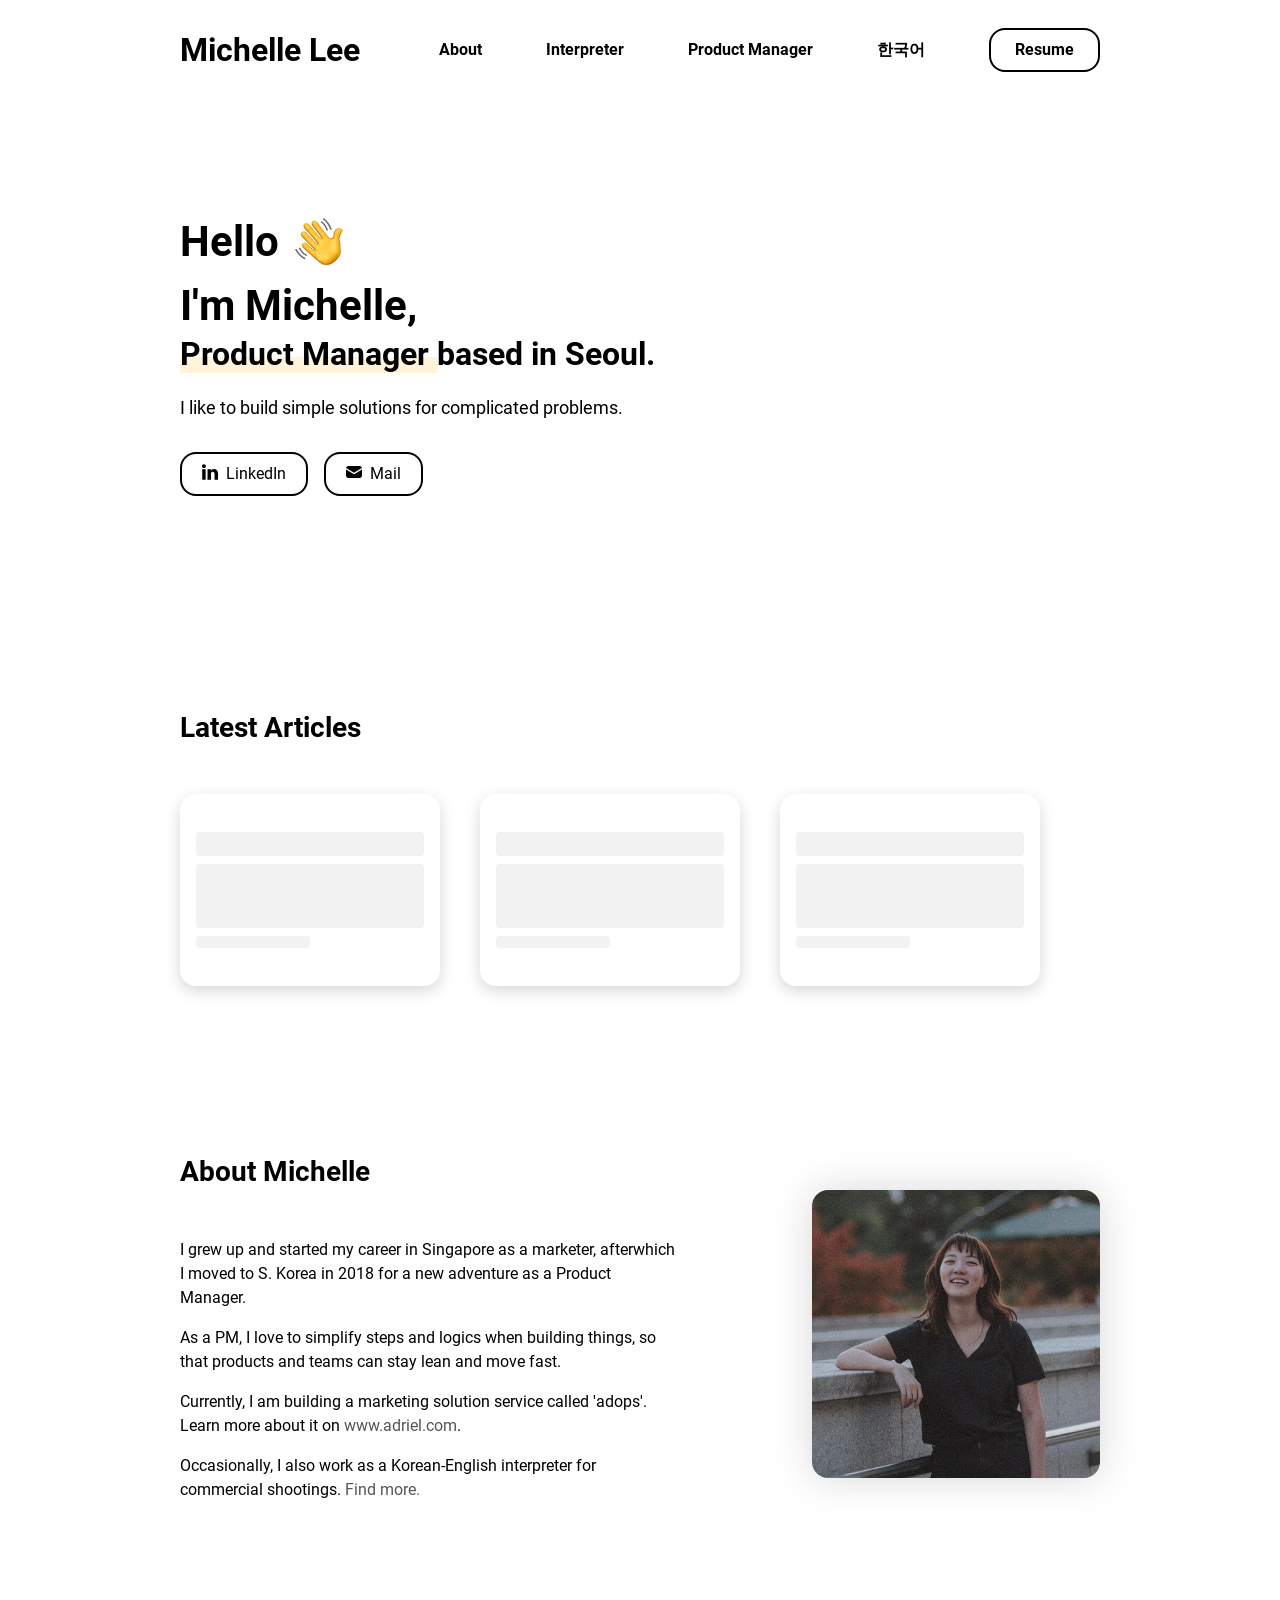
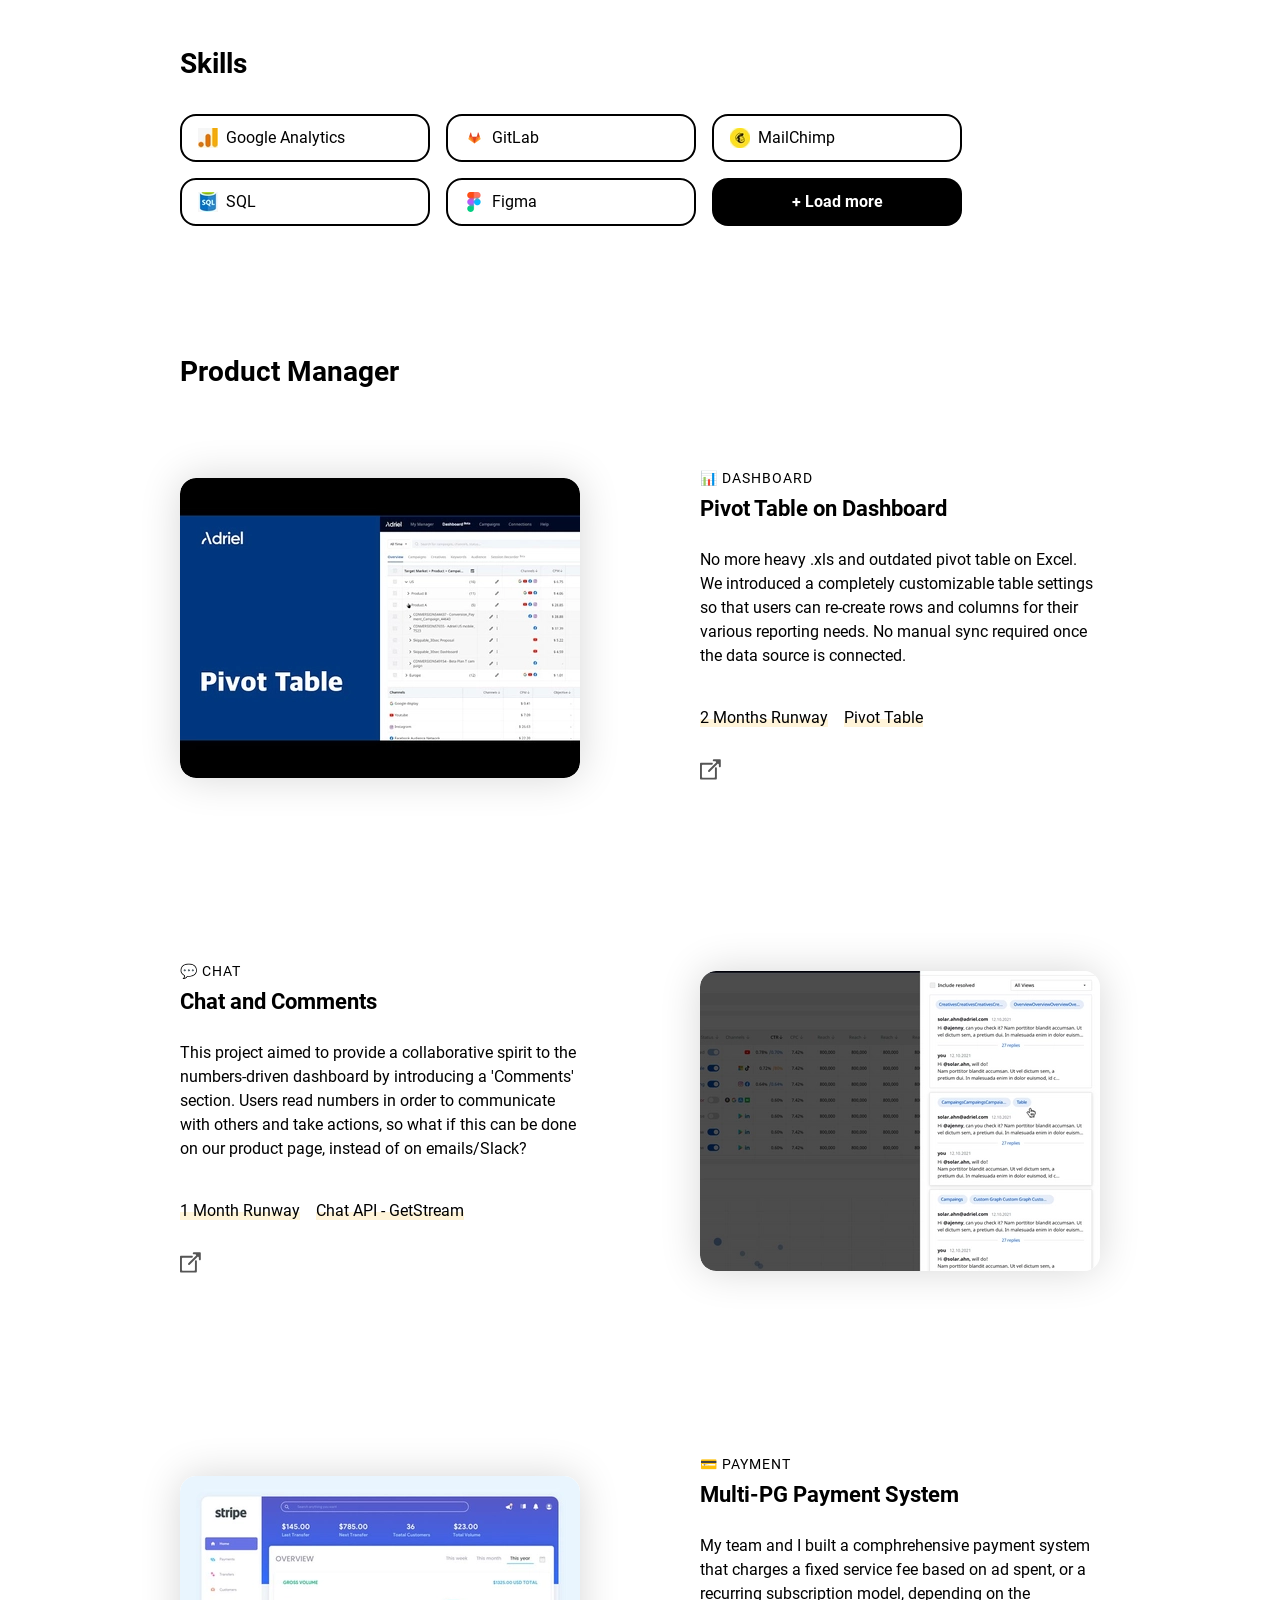
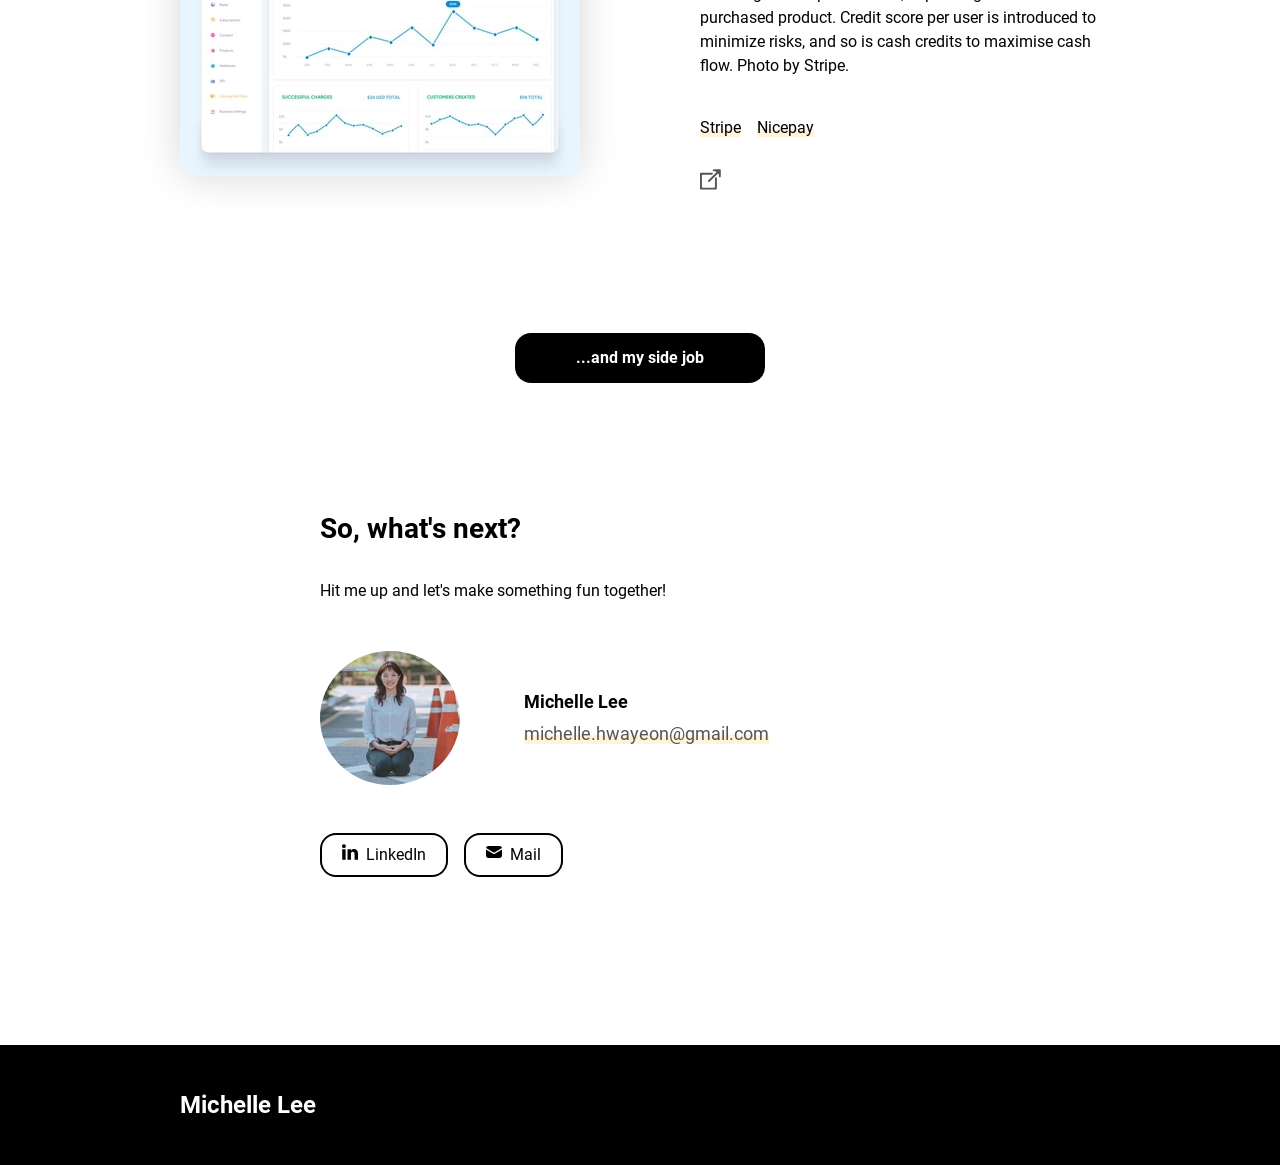
==== commit 21dbdba7: "Updates" ====
--- a/index.html
+++ b/index.html
@@ -1,3 +1,3 @@
 <!DOCTYPE html><html lang="en"><head><meta charSet="utf-8"/><meta http-equiv="x-ua-compatible" content="ie=edge"/><meta name="viewport" content="width=device-width, initial-scale=1, shrink-to-fit=no"/><meta name="theme-color" content="#000000"/><meta data-react-helmet="true" property="twitter:description" content="Portfolio website about everything that Michelle has worked on"/><meta data-react-helmet="true" property="twitter:title" content="Michelle Hwayeon Lee"/><meta data-react-helmet="true" property="twitter:creator" content="Michelle Lee"/><meta data-react-helmet="true" property="twitter:card" content="summary"/><meta data-react-helmet="true" property="og:type" content="website"/><meta data-react-helmet="true" property="og:description" content="Portfolio website about everything that Michelle has worked on"/><meta data-react-helmet="true" property="og:url" content="https://michellehylee.com/"/><meta data-react-helmet="true" property="og:site_name" content="Michelle Hwayeon Lee"/><meta data-react-helmet="true" property="og:title" content="Michelle Hwayeon Lee"/><meta data-react-helmet="true" name="description" content="Portfolio website about everything that Michelle has worked on"/><meta name="generator" content="Gatsby 4.6.0"/><style data-href="/styles.53effa7b6a59b20890c6.css" data-identity="gatsby-global-css">@font-face{font-display:swap;font-family:Roboto;font-style:normal;font-weight:400;src:url(/static/roboto-cyrillic-ext-400-normal-493afe7ae8ecfe26880062706f9bc876.woff2) format("woff2"),url(/static/roboto-all-400-normal-376ea5d93f71583052f65de4e0c6a92c.woff) format("woff");unicode-range:U+0460-052f,U+1c80-1c88,U+20b4,U+2de0-2dff,U+a640-a69f,U+fe2e-fe2f}@font-face{font-display:swap;font-family:Roboto;font-style:normal;font-weight:400;src:url([data-uri]) format("woff2"),url(/static/roboto-all-400-normal-376ea5d93f71583052f65de4e0c6a92c.woff) format("woff");unicode-range:U+0400-045f,U+0490-0491,U+04b0-04b1,U+2116}@font-face{font-display:swap;font-family:Roboto;font-style:normal;font-weight:400;src:url([data-uri]) format("woff2"),url(/static/roboto-all-400-normal-376ea5d93f71583052f65de4e0c6a92c.woff) format("woff");unicode-range:U+1f??}@font-face{font-display:swap;font-family:Roboto;font-style:normal;font-weight:400;src:url([data-uri]) format("woff2"),url(/static/roboto-all-400-normal-376ea5d93f71583052f65de4e0c6a92c.woff) format("woff");unicode-range:U+0370-03ff}@font-face{font-display:swap;font-family:Roboto;font-style:normal;font-weight:400;src:url([data-uri]) format("woff2"),url(/static/roboto-all-400-normal-376ea5d93f71583052f65de4e0c6a92c.woff) format("woff");unicode-range:U+0102-0103,U+0110-0111,U+0128-0129,U+0168-0169,U+01a0-01a1,U+01af-01b0,U+1ea0-1ef9,U+20ab}@font-face{font-display:swap;font-family:Roboto;font-style:normal;font-weight:400;src:url(/static/roboto-latin-ext-400-normal-c3dcdbd5bb4d4af80817dc0edc1cd888.woff2) format("woff2"),url(/static/roboto-all-400-normal-376ea5d93f71583052f65de4e0c6a92c.woff) format("woff");unicode-range:U+0100-024f,U+0259,U+1e??,U+2020,U+20a0-20ab,U+20ad-20cf,U+2113,U+2c60-2c7f,U+a720-a7ff}@font-face{font-display:swap;font-family:Roboto;font-style:normal;font-weight:400;src:url(/static/roboto-latin-400-normal-4673b4537a84c7f7a130799aa6af329b.woff2) format("woff2"),url(/static/roboto-all-400-normal-376ea5d93f71583052f65de4e0c6a92c.woff) format("woff");unicode-range:U+00??,U+0131,U+0152-0153,U+02bb-02bc,U+02c6,U+02da,U+02dc,U+2000-206f,U+2074,U+20ac,U+2122,U+2191,U+2193,U+2212,U+2215,U+feff,U+fffd}@font-face{font-display:swap;font-family:Roboto;font-style:normal;font-weight:700;src:url(/static/roboto-cyrillic-ext-700-normal-b816cda3107bb21c87e131350878a58b.woff2) format("woff2"),url(/static/roboto-all-700-normal-ef6d1d09b20b877fee4ee89fde70755b.woff) format("woff");unicode-range:U+0460-052f,U+1c80-1c88,U+20b4,U+2de0-2dff,U+a640-a69f,U+fe2e-fe2f}@font-face{font-display:swap;font-family:Roboto;font-style:normal;font-weight:700;src:url([data-uri]) format("woff2"),url(/static/roboto-all-700-normal-ef6d1d09b20b877fee4ee89fde70755b.woff) format("woff");unicode-range:U+0400-045f,U+0490-0491,U+04b0-04b1,U+2116}@font-face{font-display:swap;font-family:Roboto;font-style:normal;font-weight:700;src:url([data-uri]) format("woff2"),url(/static/roboto-all-700-normal-ef6d1d09b20b877fee4ee89fde70755b.woff) format("woff");unicode-range:U+1f??}@font-face{font-display:swap;font-family:Roboto;font-style:normal;font-weight:700;src:url([data-uri]) format("woff2"),url(/static/roboto-all-700-normal-ef6d1d09b20b877fee4ee89fde70755b.woff) format("woff");unicode-range:U+0370-03ff}@font-face{font-display:swap;font-family:Roboto;font-style:normal;font-weight:700;src:url([data-uri]) format("woff2"),url(/static/roboto-all-700-normal-ef6d1d09b20b877fee4ee89fde70755b.woff) format("woff");unicode-range:U+0102-0103,U+0110-0111,U+0128-0129,U+0168-0169,U+01a0-01a1,U+01af-01b0,U+1ea0-1ef9,U+20ab}@font-face{font-display:swap;font-family:Roboto;font-style:normal;font-weight:700;src:url(/static/roboto-latin-ext-700-normal-bcf37d666ce10b3556cd04b17d96d68d.woff2) format("woff2"),url(/static/roboto-all-700-normal-ef6d1d09b20b877fee4ee89fde70755b.woff) format("woff");unicode-range:U+0100-024f,U+0259,U+1e??,U+2020,U+20a0-20ab,U+20ad-20cf,U+2113,U+2c60-2c7f,U+a720-a7ff}@font-face{font-display:swap;font-family:Roboto;font-style:normal;font-weight:700;src:url(/static/roboto-latin-700-normal-0682ca7f74351d42bf73ed1e95572bfe.woff2) format("woff2"),url(/static/roboto-all-700-normal-ef6d1d09b20b877fee4ee89fde70755b.woff) format("woff");unicode-range:U+00??,U+0131,U+0152-0153,U+02bb-02bc,U+02c6,U+02da,U+02dc,U+2000-206f,U+2074,U+20ac,U+2122,U+2191,U+2193,U+2212,U+2215,U+feff,U+fffd}
 
-/*! normalize.css v8.0.1 | MIT License | github.com/necolas/normalize.css */html{-webkit-text-size-adjust:100%;line-height:1.15}body{margin:0}main{display:block}h1{font-size:2em;margin:.67em 0}hr{box-sizing:content-box;height:0;overflow:visible}pre{font-family:monospace,monospace;font-size:1em}a{background-color:transparent}abbr[title]{border-bottom:none;text-decoration:underline;text-decoration:underline dotted}b,strong{font-weight:bolder}code,kbd,samp{font-family:monospace,monospace;font-size:1em}small{font-size:80%}sub,sup{font-size:75%;line-height:0;position:relative;vertical-align:baseline}sub{bottom:-.25em}sup{top:-.5em}img{border-style:none}button,input,optgroup,select,textarea{font-family:inherit;font-size:100%;line-height:1.15;margin:0}button,input{overflow:visible}button,select{text-transform:none}[type=button],[type=reset],[type=submit],button{-webkit-appearance:button}[type=button]::-moz-focus-inner,[type=reset]::-moz-focus-inner,[type=submit]::-moz-focus-inner,button::-moz-focus-inner{border-style:none;padding:0}[type=button]:-moz-focusring,[type=reset]:-moz-focusring,[type=submit]:-moz-focusring,button:-moz-focusring{outline:1px dotted ButtonText}fieldset{padding:.35em .75em .625em}legend{box-sizing:border-box;color:inherit;display:table;max-width:100%;padding:0;white-space:normal}progress{vertical-align:baseline}textarea{overflow:auto}[type=checkbox],[type=radio]{box-sizing:border-box;padding:0}[type=number]::-webkit-inner-spin-button,[type=number]::-webkit-outer-spin-button{height:auto}[type=search]{-webkit-appearance:textfield;outline-offset:-2px}[type=search]::-webkit-search-decoration{-webkit-appearance:none}::-webkit-file-upload-button{-webkit-appearance:button;font:inherit}details{display:block}summary{display:list-item}[hidden],template{display:none}:root{--breakpoint-xs:480px;--breakpoint-sm:768px;--breakpoint-md:992px;--breakpoint-lg:1200px;--border-radius:1rem;--page-width:62.5rem;--page-padding:0 2.5rem;--header-height:6.25rem;--footer-height:7.5rem}*{box-sizing:border-box}html{scroll-behavior:smooth}body,html{height:100%;width:100%}body{text-rendering:optimizeLegibility;background-color:var(--background-color);color:var(--text-color);font-family:var(--base-font);font-size:1rem;font-weight:400;line-height:1.5rem}body.fixed{overflow:hidden;position:fixed}a{-webkit-text-decoration-skip:ink;color:var(--subtext-color);cursor:pointer;display:inline-block;text-decoration:none;text-decoration-skip-ink:auto}a:hover{outline:0}a:focus{outline-color:var(--subtext-color);outline-style:dotted;outline-width:2px}h1{color:var(--primary-color);font-size:1.75rem;font-weight:700;line-height:2rem;margin:1rem 0}h2{font-size:1.625rem}h2,h3{color:var(--primary-color);font-weight:700;line-height:2rem;margin:2rem 0 1rem}h3{font-size:1.375rem}h4{color:var(--primary-color);font-size:1.125rem;font-weight:700;line-height:2rem;margin:2rem 0 1rem}hr{border-width:.05rem;color:var(--tertiary-color);margin:3rem auto;opacity:.1}u{box-shadow:inset 0 -.5em 0 var(--secondary-color);text-decoration:none;transition:box-shadow .3s ease-out}u:hover{box-shadow:inset 0 -1em 0 var(--secondary-color)}#___gatsby,#gatsby-focus-wrapper{height:100%;width:100%}@media screen and (prefers-reduced-motion:reduce){html{scroll-behavior:auto}}body[data-theme=lightTheme]{--primary-color:#000;--secondary-color:#fff4d9;--tertiary-color:#f2f2f2;--text-color:#000;--subtext-color:#555;--background-color:#fff;--card-background-color:#fff;--scroll-bar-color:rgba(0,0,0,.5);--box-shadow-color:rgba(0,0,0,.16);--box-shadow-hover-color:rgba(0,0,0,.32);--base-font:"Roboto",Arial,sans-serif}body[data-theme=darkTheme]{--primary-color:#fafafa;--secondary-color:#341677;--tertiary-color:#252525;--text-color:hsla(0,0%,100%,.87);--subtext-color:#aaa;--background-color:#121212;--card-background-color:#1c1c1c;--scroll-bar-color:hsla(0,0%,100%,.5);--box-shadow-color:rgba(0,0,0,.16);--box-shadow-hover-color:rgba(0,0,0,.32);--base-font:"Roboto",Arial,sans-serif}.style-module--Logo--xzURL{color:var(--primary-color);-webkit-filter:none!important;filter:none!important;font-size:1.75rem;font-weight:900;pointer-events:auto!important;position:relative;-webkit-user-select:auto!important;-ms-user-select:auto!important;user-select:auto!important;z-index:13}@-webkit-keyframes fadeIn{0%{opacity:0}to{opacity:1}}@keyframes fadeIn{0%{opacity:0}to{opacity:1}}@-webkit-keyframes fadeOut{0%{opacity:1}to{opacity:0}}@keyframes fadeOut{0%{opacity:1}to{opacity:0}}@-webkit-keyframes fadeUp{0%{opacity:0;-webkit-transform:translateY(20px);transform:translateY(20px)}to{opacity:1;-webkit-transform:translateY(0);transform:translateY(0)}}@keyframes fadeUp{0%{opacity:0;-webkit-transform:translateY(20px);transform:translateY(20px)}to{opacity:1;-webkit-transform:translateY(0);transform:translateY(0)}}@-webkit-keyframes fadeDown{0%{opacity:0;-webkit-transform:translateY(-20px);transform:translateY(-20px)}to{opacity:1;-webkit-transform:translateY(0);transform:translateY(0)}}@keyframes fadeDown{0%{opacity:0;-webkit-transform:translateY(-20px);transform:translateY(-20px)}to{opacity:1;-webkit-transform:translateY(0);transform:translateY(0)}}@-webkit-keyframes fadeLeft{0%{opacity:0;-webkit-transform:translateX(20px);transform:translateX(20px)}to{opacity:1;-webkit-transform:translateX(0);transform:translateX(0)}}@keyframes fadeLeft{0%{opacity:0;-webkit-transform:translateX(20px);transform:translateX(20px)}to{opacity:1;-webkit-transform:translateX(0);transform:translateX(0)}}@-webkit-keyframes scaleIn{0%{opacity:0;-webkit-transform:scaleY(0);transform:scaleY(0)}to{opacity:1;-webkit-transform:scaleY(1);transform:scaleY(1)}}@keyframes scaleIn{0%{opacity:0;-webkit-transform:scaleY(0);transform:scaleY(0)}to{opacity:1;-webkit-transform:scaleY(1);transform:scaleY(1)}}@-webkit-keyframes reduceHeight{0%{height:100%}to{height:0%}}@keyframes reduceHeight{0%{height:100%}to{height:0%}}@-webkit-keyframes waving-hand{0%{-webkit-transform:rotate(0deg);transform:rotate(0deg)}10%{-webkit-transform:rotate(14deg);transform:rotate(14deg)}20%{-webkit-transform:rotate(-8deg);transform:rotate(-8deg)}30%{-webkit-transform:rotate(14deg);transform:rotate(14deg)}40%{-webkit-transform:rotate(-4deg);transform:rotate(-4deg)}50%{-webkit-transform:rotate(10deg);transform:rotate(10deg)}60%{-webkit-transform:rotate(0deg);transform:rotate(0deg)}to{-webkit-transform:rotate(0deg);transform:rotate(0deg)}}@keyframes waving-hand{0%{-webkit-transform:rotate(0deg);transform:rotate(0deg)}10%{-webkit-transform:rotate(14deg);transform:rotate(14deg)}20%{-webkit-transform:rotate(-8deg);transform:rotate(-8deg)}30%{-webkit-transform:rotate(14deg);transform:rotate(14deg)}40%{-webkit-transform:rotate(-4deg);transform:rotate(-4deg)}50%{-webkit-transform:rotate(10deg);transform:rotate(10deg)}60%{-webkit-transform:rotate(0deg);transform:rotate(0deg)}to{-webkit-transform:rotate(0deg);transform:rotate(0deg)}}.style-module--SplashScreen--vXOkg{align-items:center;background-color:var(--primary-color);display:flex;height:100%;justify-content:center;left:0;position:fixed;top:0;width:100%;z-index:900}.style-module--LogoWrapper--BA0Hc{align-items:center;display:flex;height:4rem;justify-content:center;position:relative;width:auto}.style-module--Backdrop--IqgMA{background-color:var(--primary-color);height:100%;left:0;position:absolute;top:0;width:100%;z-index:1000}.style-module--Footer--pX9BK{align-items:center;background:var(--primary-color);border-top:none;display:flex;flex-direction:row;height:auto;margin-top:2rem;min-height:var(--footer-height);width:100%}.style-module--ContentWrapper--6BjK8{align-items:center;display:flex;flex-direction:row;height:100%;justify-content:space-between;margin:0 auto;max-width:var(--page-width);padding:var(--page-padding);width:100%}.style-module--Links--Lg8lq{display:flex;flex-direction:row;justify-content:space-between;width:auto}.style-module--Links--Lg8lq a{color:var(--background-color);font-size:.875rem;font-weight:700;letter-spacing:1px;margin-right:2rem;text-transform:uppercase}.style-module--Links--Lg8lq a:last-child{margin-right:0}@media (min-width:768px){.style-module--Links--Lg8lq a{margin-right:4rem}}.style-module--Header--mZOzg{align-items:center;background:var(--background-color);display:flex;flex-direction:row;height:auto;min-height:var(--header-height);width:100%}.style-module--ContentWrapper --XYxH4{align-items:center;display:flex;height:100%;justify-content:space-between;margin:0 auto;max-width:var(--page-width);padding:var(--page-padding);width:100%}.style-module--Burger--GrdOa{background:transparent;border:none;cursor:pointer;display:flex;flex-direction:column;height:2rem;justify-content:space-around;padding:0;width:2rem;z-index:12}.style-module--Burger--GrdOa:focus{outline:none}.style-module--Burger--GrdOa div{background:var(--primary-color);border-radius:.625rem;height:.25rem;position:relative;-webkit-transform-origin:1px;transform-origin:1px;transition:all .3s ease-in-out;width:2rem}.style-module--Burger--GrdOa div:first-child{-webkit-transform:rotate(0);transform:rotate(0)}.style-module--Burger--GrdOa div:nth-child(2){opacity:1;-webkit-transform:translateX(0);transform:translateX(0)}.style-module--Burger--GrdOa div:nth-child(3){-webkit-transform:rotate(0);transform:rotate(0)}.style-module--TopNavigationBar--V0syT{align-items:center;background:var(--background-color);display:flex;justify-content:space-between;width:auto}.style-module--TopNavigationBar--V0syT a{color:var(--primary-color);font-size:1rem;font-weight:700;margin-right:4rem;padding:0;position:relative;text-align:center}.style-module--TopNavigationBar--V0syT a:last-child{margin-right:0}.style-module--TopNavigationBar--V0syT a.style-module--NavLink--lBAYL:before{background-color:var(--primary-color);bottom:-.125rem;content:"";height:.1563rem;position:absolute;transition:.2s ease-out;width:0}.style-module--TopNavigationBar--V0syT a.style-module--NavLink--lBAYL:hover:before{width:100%}.style-module--TopNavigationBar--V0syT a.style-module--CtaButton--z3hq0{background:var(--background-color);border:.125rem solid var(--primary-color);border-radius:var(--border-radius);height:auto;padding:.5rem 1.5rem;transition:20ms ease-out;width:auto}.style-module--TopNavigationBar--V0syT a.style-module--CtaButton--z3hq0:hover{background:var(--primary-color);color:var(--background-color)}.style-module--SideBarWrapper--5xUjZ{bottom:0;display:block;height:100vh;outline:0;position:fixed;right:0;top:0;-webkit-transform:translateX(100%);transform:translateX(100%);transition:all .3s ease-in-out;visibility:hidden;width:100%;z-index:10}.style-module--SideNavigationBar--V6e\+O{background:var(--background-color);display:flex;flex-direction:column;height:100vh;justify-content:center;margin-left:auto;padding:2rem;position:relative;right:0;text-align:left;width:55%}.style-module--SideNavigationBar--V6e\+O a{color:var(--primary-color);font-size:1.5rem;font-weight:700;padding:1.5rem 0;text-align:center}.style-module--SideNavigationBar--V6e\+O a.style-module--CtaButton--z3hq0{background:var(--background-color);border:.125rem solid var(--primary-color);border-radius:var(--border-radius);height:auto;margin:1.5rem auto;padding:1rem 1.5rem;width:auto}.style-module--SideBarBackdrop--\+0cBv{background:rgba(0,0,0,.3);display:none;height:100%;left:0;position:fixed;top:0;transition:all .3s ease-in-out;width:100%;z-index:9}.style-module--Blurred--8gPkd footer,.style-module--Blurred--8gPkd main{-webkit-filter:blur(5px);filter:blur(5px);overflow:hidden;pointer-events:none;transition:all .3s ease-out;-webkit-user-select:none;-ms-user-select:none;user-select:none}.CookieConsent{align-items:center;background:var(--primary-color);border-radius:var(--border-radius);color:var(--background-color);display:flex;flex-direction:column;justify-content:space-between;margin:0 auto;max-width:var(--page-width);padding:1rem 2rem;width:90%}.CookieConsent button{background-color:var(--primary-color);border:2px solid var(--background-color);border-radius:var(--border-radius);color:var(--background-color);font-size:.875rem;font-weight:700;height:3rem;margin:0 1rem 0 0;outline:none;padding:1rem;text-align:center;text-decoration:none;text-transform:uppercase;width:8rem}.CookieConsent button:active,.CookieConsent button:focus,.CookieConsent button:hover{cursor:pointer;outline:none}.CookieConsent button#confirm{background-color:var(--background-color);border:none;color:var(--primary-color);margin:0}@media (min-width:992px){.CookieConsent{flex-direction:row}}.style-module--CookieBar--kxAGJ{bottom:1rem;left:0;margin:0;position:fixed;width:100%;z-index:999}.style-module--Layout--s6yp3{display:grid;grid-template-columns:100%;grid-template-rows:auto 1fr auto;margin:0 auto;min-height:100%;width:100%}.style-module--Layout--s6yp3 main{margin-top:2rem}.style-module--Section--HYcY6{background:var(--background-color);height:auto;scroll-margin-top:60px;width:100%}.style-module--Section--HYcY6 .style-module--Heading--LAAvY{font-size:1.75rem;line-height:2.25rem;margin:0 0 2rem}.style-module--ContentWrapper --Nt3lH{height:100%;margin:0 auto 8rem;max-width:var(--page-width);padding:var(--page-padding);width:100%}.style-module--AuthorSnippet--fHN99{align-items:flex-start;display:flex;flex-direction:column;justify-content:space-between;max-width:660px;padding:0;width:100%}.style-module--AuthorSnippet--fHN99 .style-module--Avatar--HiziA{border-radius:50%;height:100px;width:100px}.style-module--AuthorSnippet--fHN99 .style-module--Description--G71wk{margin-top:1rem;width:100%}.style-module--AuthorSnippet--fHN99 .style-module--WrittenBy--GBoAA{color:var(--subtext-color);font-size:.875rem;letter-spacing:.5px}.style-module--AuthorSnippet--fHN99 .style-module--Bio--L9jdK{margin:.5rem 0}@media screen and (min-width:768px){.style-module--AuthorSnippet--fHN99{align-items:center;flex-direction:row;justify-content:space-between;padding:var(--page-padding)}.style-module--AuthorSnippet--fHN99 .style-module--Description--G71wk{max-width:27.5rem;width:100%}}.style-module--Breadcrumb--FUh7R{background-color:var(--subtext-color);border-radius:var(--border-radius);display:inline-block;font-size:12px;font-weight:400;margin-bottom:2rem;padding:0 .5rem}.style-module--Breadcrumb--FUh7R a{letter-spacing:1px}.style-module--Breadcrumb--FUh7R .style-module--BackArrow--92zoa,.style-module--Breadcrumb--FUh7R a{color:var(--background-color)}.style-module--Breadcrumb--FUh7R .style-module--BackArrow--92zoa{margin-right:.25rem}.style-module--Article--pFdyf{height:100%;margin:0 auto;max-width:740px;padding:var(--page-padding);width:100%}.style-module--Article--pFdyf .style-module--Banner--y9rID,.style-module--Article--pFdyf .style-module--Body--nax22,.style-module--Article--pFdyf .style-module--Footer--1Aj9z,.style-module--Article--pFdyf .style-module--Header--H6-D9{margin-bottom:3rem}.style-module--Article--pFdyf .style-module--Category--1CoYz{color:var(--subtext-color);display:block;font-size:.875rem;font-weight:700;letter-spacing:1px;text-transform:uppercase}.style-module--Article--pFdyf .style-module--Details--kmdiu{font-size:.875rem;letter-spacing:.5px}.style-module--Article--pFdyf .style-module--ReadingTime--RSBki{margin-left:.5rem}.style-module--Article--pFdyf .style-module--ReadingTime--RSBki:before{content:"–";margin-right:.5rem}.style-module--Article--pFdyf .style-module--BannerImage--ccjd3{border-radius:var(--border-radius);margin-bottom:0}.style-module--Article--pFdyf .style-module--BannerCaption--VRhK6{display:block;font-size:.875rem;letter-spacing:.5px;text-align:center}.style-module--Article--pFdyf .style-module--Body--nax22 .style-module--Content--pkA2h{font-size:1.125rem;line-height:2rem;margin-bottom:3rem}.style-module--Article--pFdyf .style-module--Body--nax22 .style-module--Keyword--miw0l{background-color:var(--tertiary-color);border-radius:.5rem;color:var(--subtext-color);font-size:.875rem;margin-right:.5rem;padding:.125rem .375rem}.style-module--Article--pFdyf .style-module--Footer--1Aj9z{border-top:3px solid var(--tertiary-color);padding-top:3rem}.style-module--SlideContainer--YL8oD{-webkit-overflow-scrolling:touch;margin:0 -2.5rem;overflow-x:auto;overflow-y:hidden;padding:var(--page-padding);padding-bottom:.5rem;white-space:nowrap}.style-module--SlideContainer--YL8oD::-webkit-scrollbar{display:none}@media (hover:hover){.style-module--SlideContainer--YL8oD{scrollbar-color:var(--scroll-bar-color)}.style-module--SlideContainer--YL8oD::-webkit-scrollbar{-webkit-appearance:none;display:block}.style-module--SlideContainer--YL8oD::-webkit-scrollbar:horizontal{height:.8rem}.style-module--SlideContainer--YL8oD::-webkit-scrollbar-thumb{background-color:var(--scroll-bar-color);border:.2rem solid var(--background-color);border-radius:8px}.style-module--SlideContainer--YL8oD::-webkit-scrollbar-track{background-color:var(--background-color);border-radius:8px}}.style-module--Profile--yX-7v{background:var(--background-color);background:linear-gradient(to right,var(--primary-color) 50%,var(--background-color) 50%);background-position:100% 100%;background-size:205% 100%;border:.125rem solid var(--primary-color);border-radius:var(--border-radius);color:var(--primary-color);font-size:1rem;height:auto;margin-right:.5rem;padding:.3rem 1.25rem;transition:all .1s ease-out;width:auto}.style-module--Profile--yX-7v:hover{background-position:0 100%;color:var(--background-color)}.style-module--Profile--yX-7v svg{height:1rem;margin-bottom:-.05rem;margin-right:.25rem;width:1rem}.style-module--Profile--yX-7v:hover svg{-webkit-filter:invert(1);filter:invert(1)}@media (min-width:768px){.style-module--Profile--yX-7v{margin-right:1rem}}.style-module--Hero--Evv0u{display:flex;flex-direction:column;justify-content:center;min-height:50vh}.style-module--Hero--Evv0u .style-module--Title--Twdkw{font-size:2rem;font-weight:700;line-height:2.375rem;margin:0 0 1.5rem}.style-module--Hero--Evv0u .style-module--Subtitle--qhIz8{font-size:1.25rem;font-weight:700;line-height:1.5rem;margin:-.5rem 0 0}.style-module--Hero--Evv0u p{font-size:1.125rem;margin-bottom:2rem}.style-module--Intro--agHzQ{align-items:center;display:flex;justify-content:flex-start}.style-module--ImagePrefix--bcT3l{color:var(--primary-color);display:inline-block;font-size:2rem;font-weight:700;line-height:3rem}.style-module--Image--jVafd{display:inline-block;height:36px;margin-left:1rem;-webkit-transform-origin:70% 70%;transform-origin:70% 70%;width:36px}@media (min-width:768px){.style-module--Hero--Evv0u .style-module--Title--Twdkw{font-size:2.625rem;line-height:4rem;margin-bottom:0}.style-module--Hero--Evv0u .style-module--Subtitle--qhIz8{font-size:2rem;line-height:3rem}.style-module--ImagePrefix--bcT3l{font-size:2.625rem;line-height:4rem}.style-module--Image--jVafd{height:48px;width:48px}}.style-module--Card--xmHd-{background:var(--card-color);border-radius:var(--border-radius);box-shadow:0 5px 15px var(--box-shadow-color);display:inline-flex;flex-direction:column;height:auto;justify-content:space-around;margin:1rem 2.5rem 2rem 0;min-height:12rem;transition:box-shadow .3s ease-out;white-space:normal;width:16.25rem}.style-module--Card--xmHd-:hover{box-shadow:0 5px 15px var(--box-shadow-hover-color)}.style-module--Card--xmHd- .style-module--Banner--1AHea{background:var(--tertiary-color);border-top-left-radius:var(--border-radius);border-top-right-radius:var(--border-radius);height:5rem}.style-module--Card--xmHd- .style-module--ImageWrapper--UDAGh{height:100%;max-height:5rem}.style-module--Card--xmHd- .style-module--Image--Q-EOT{border-top-left-radius:var(--border-radius);border-top-right-radius:var(--border-radius)}.style-module--Card--xmHd- .style-module--DescriptionWrapper--X4Z6Q{display:flex;flex-direction:column;height:auto;justify-content:center;padding:2rem 1rem}.style-module--Card--xmHd- .style-module--Category--7rkhy{color:var(--primary-color);font-weight:700;letter-spacing:1px;text-transform:uppercase}.style-module--Card--xmHd- .style-module--Title--3nDZX{font-size:1rem;font-weight:400;line-height:1.5rem;margin:.25rem 0}.style-module--Card--xmHd- .style-module--Details--W6Sx5{color:var(--subtext-color);font-size:.75rem;letter-spacing:.5px}.style-module--Card--xmHd- .style-module--ReadingTime--oDks7{margin-left:.25rem}.style-module--Card--xmHd- .style-module--ReadingTime--oDks7:before{content:"–";margin-right:.25rem}.style-module--Articles--RF2oE{align-items:center;display:flex;flex-direction:row;justify-content:flex-start}.style-module--About--D2YAT{display:flex;flex-direction:column;justify-content:space-between}.style-module--About--D2YAT .style-module--Description--LgGZH{margin-bottom:3rem;max-width:31.25rem;width:100%}.style-module--About--D2YAT .style-module--ImageWrapper--pBujx{max-width:18rem;width:100%}.style-module--About--D2YAT .style-module--Image--V-O8y{border-radius:var(--border-radius);box-shadow:0 0 2.5rem rgba(0,0,0,.16);-webkit-filter:grayscale(20%) contrast(1) brightness(90%);filter:grayscale(20%) contrast(1) brightness(90%)}@media (min-width:768px){.style-module--About--D2YAT{flex-direction:row;justify-content:space-between}.style-module--About--D2YAT .style-module--Description--LgGZH{margin-bottom:0;margin-right:3rem}.style-module--About--D2YAT .style-module--ImageWrapper--pBujx{margin-top:-2rem}}.style-module--Button--grH1j{background-color:var(--primary-color);border:none;border-radius:var(--border-radius);color:var(--background-color);display:inline-block;font-size:1rem;font-weight:700;height:100%;margin:0 auto;max-width:15.625rem;padding:.8rem 1.5rem;text-align:center;text-decoration:none;width:100%}.style-module--Button--grH1j:active,.style-module--Button--grH1j:hover{cursor:pointer;outline:none}.style-module--Button--grH1j:focus{outline-color:var(--subtext-color);outline-style:dotted;outline-width:2px}.style-module--Listing--UuymE{align-items:stretch;display:flex;flex-direction:row;flex-wrap:wrap;justify-content:flex-start}.style-module--Filter--MTd\+O{margin-bottom:3rem}.style-module--Filter--MTd\+O .style-module--Options--NRW7S{margin-top:1rem}.style-module--Filter--MTd\+O .style-module--Option--g7uSm{border:2px solid var(--subtext-color);border-radius:var(--border-radius);color:var(--subtext-color);cursor:pointer;display:inline-block;font-size:.875rem;font-weight:400;height:2.3125rem;line-height:2.2rem;margin-right:1rem;padding:0 1.5rem;width:auto}.style-module--Filter--MTd\+O .style-module--Option--g7uSm.style-module--Selected--8xZTc{border-color:var(--primary-color);color:var(--primary-color);font-weight:700}.style-module--LoadMore--i0wHR{margin-top:3rem;text-align:center}@media (hover:hover){.style-module--Filter--MTd\+O .style-module--Option--g7uSm:active,.style-module--Filter--MTd\+O .style-module--Option--g7uSm:hover{border-color:var(--primary-color);color:var(--primary-color);font-weight:700}}.style-module--Interests--PTs7f{-webkit-column-gap:1rem;column-gap:1rem;display:grid;grid-auto-flow:row;grid-template-columns:repeat(1,17.5rem);row-gap:1rem}.style-module--Interest--S-1PG{align-items:center;background:var(--card-background-color);border:.125rem solid var(--primary-color);border-radius:var(--border-radius);display:inline-flex;height:3rem;justify-content:flex-start;padding:1rem;width:17.5rem}.style-module--Interests--PTs7f button{max-width:17.5rem}.style-module--Interest--S-1PG .style-module--Icon--S2\+P5{margin-right:.5rem}@media (min-width:600px){.style-module--Interests--PTs7f{grid-template-columns:repeat(2,15.625rem)}.style-module--Interest--S-1PG{width:15.625rem}.style-module--Interests--PTs7f button{max-width:15.625rem}}@media (min-width:880px){.style-module--Interests--PTs7f{grid-template-columns:repeat(3,15.625rem)}}.style-module--Project--bSesc{align-items:center;display:flex;flex-direction:column-reverse;flex-shrink:0;justify-content:flex-end;margin-bottom:2rem;margin-top:3rem;max-width:20rem;padding-right:2.5rem;white-space:normal}.style-module--Project--bSesc .style-module--Details--8i8Oa{display:flex;flex-direction:column;margin-top:3rem;max-width:25rem;width:100%}.style-module--Project--bSesc .style-module--Details--8i8Oa .style-module--Category--8wNOB{font-size:.875rem;letter-spacing:1px;line-height:1rem;text-transform:uppercase}.style-module--Project--bSesc .style-module--Details--8i8Oa .style-module--Title--hQGtV{font-size:1.375rem;font-weight:700;line-height:1.625rem;margin-bottom:.625rem;margin-top:.625rem}.style-module--Project--bSesc .style-module--Details--8i8Oa .style-module--Tags--15NuW{display:flex;flex-wrap:wrap;line-height:1.2rem;margin-top:1.5rem}.style-module--Project--bSesc .style-module--Details--8i8Oa .style-module--Tags--15NuW span{margin-bottom:1rem;margin-right:1rem}.style-module--Project--bSesc .style-module--Details--8i8Oa .style-module--Links--dgKuy{align-items:center;display:flex;justify-content:flex-start;margin-top:1rem;width:100%}.style-module--Project--bSesc .style-module--Details--8i8Oa .style-module--Links--dgKuy a{display:inline-block;margin-right:2rem}.style-module--Project--bSesc .style-module--Details--8i8Oa .style-module--Links--dgKuy svg{height:1.3rem;transition:all .3s ease-out;width:1.3rem}.style-module--Project--bSesc .style-module--Details--8i8Oa .style-module--Links--dgKuy svg:hover{fill:var(--primary-color)}.style-module--Project--bSesc .style-module--ProjectImageWrapper--Zo9iV{border-radius:var(--border-radius);box-shadow:0 0 2.5rem var(--box-shadow-color);height:15rem;max-width:25rem;transition:all .3s ease-out;width:100%}.style-module--Project--bSesc .style-module--ProjectImageWrapper--Zo9iV:hover{box-shadow:0 0 2.5rem var(--box-shadow-hover-color);-webkit-transform:translate3d(0,-.125rem,0);transform:translate3d(0,-.125rem,0)}.style-module--Project--bSesc .style-module--ProjectImage--ju6ZI{border-radius:var(--border-radius)}@media (min-width:480px){.style-module--Project--bSesc{max-width:25rem;padding-right:5rem}}@media (min-width:992px){.style-module--Project--bSesc{flex-direction:row;flex-shrink:1;justify-content:space-between;margin-bottom:8rem;max-width:62.5rem;padding-right:0}.style-module--Project--bSesc .style-module--Details--8i8Oa{margin-top:0}.style-module--Project--bSesc .style-module--ProjectImageWrapper--Zo9iV{height:18.75rem}}.style-module--Projects--pBlNb{display:flex;flex-direction:row;margin-top:-2rem}.style-module--MoreProjects--BjdQw{margin-top:4rem;text-align:center}@media (min-width:992px){.style-module--Projects--pBlNb{flex-direction:column;margin-top:0}.style-module--MoreProjects--BjdQw{margin-top:0}}.style-module--Contact--HG\+De{max-width:45rem;width:100%}.style-module--Contact--HG\+De .style-module--Description--h66q4{margin-bottom:0;margin-top:0}.style-module--Contact--HG\+De .style-module--Profile--OwryU{display:flex;flex-direction:column;justify-content:flex-start;margin-bottom:2rem;margin-top:3rem}.style-module--Contact--HG\+De .style-module--Profile--OwryU .style-module--Avatar---aTHW{border-radius:50%;margin-bottom:2rem;margin-right:4rem;max-width:8.75rem;width:100%}.style-module--Contact--HG\+De .style-module--Profile--OwryU .style-module--ContactDetails--cNpIa{font-size:1.125rem;line-height:2rem}.style-module--Contact--HG\+De .style-module--Profile--OwryU .style-module--ContactDetails--cNpIa .style-module--Name--gkj6S{font-weight:700}@media (min-width:768px){.style-module--Contact--HG\+De .style-module--Profile--OwryU{align-items:center;flex-direction:row;margin-bottom:3rem}.style-module--Contact--HG\+De .style-module--Profile--OwryU .style-module--Avatar---aTHW{margin-bottom:0}}</style><title data-react-helmet="true">Michelle Hwayeon Lee</title><style>.gatsby-image-wrapper{position:relative;overflow:hidden}.gatsby-image-wrapper picture.object-fit-polyfill{position:static!important}.gatsby-image-wrapper img{bottom:0;height:100%;left:0;margin:0;max-width:none;padding:0;position:absolute;right:0;top:0;width:100%;object-fit:cover}.gatsby-image-wrapper [data-main-image]{opacity:0;transform:translateZ(0);transition:opacity .25s linear;will-change:opacity}.gatsby-image-wrapper-constrained{display:inline-block;vertical-align:top}</style><noscript><style>.gatsby-image-wrapper noscript [data-main-image]{opacity:1!important}.gatsby-image-wrapper [data-placeholder-image]{opacity:0!important}</style></noscript><script type="module">const e="undefined"!=typeof HTMLImageElement&&"loading"in HTMLImageElement.prototype;e&&document.body.addEventListener("load",(function(e){if(void 0===e.target.dataset.mainImage)return;if(void 0===e.target.dataset.gatsbyImageSsr)return;const t=e.target;let a=null,n=t;for(;null===a&&n;)void 0!==n.parentNode.dataset.gatsbyImageWrapper&&(a=n.parentNode),n=n.parentNode;const o=a.querySelector("[data-placeholder-image]"),r=new Image;r.src=t.currentSrc,r.decode().catch((()=>{})).then((()=>{t.style.opacity=1,o&&(o.style.opacity=0,o.style.transition="opacity 500ms linear")}))}),!0);</script><link rel="sitemap" type="application/xml" href="/sitemap/sitemap-index.xml"/><link rel="icon" href="/favicon-32x32.png?v=df8be86322bd2501e475767df9a26b2b" type="image/png"/><link rel="manifest" href="/manifest.webmanifest" crossorigin="anonymous"/><link rel="apple-touch-icon" sizes="48x48" href="/icons/icon-48x48.png?v=df8be86322bd2501e475767df9a26b2b"/><link rel="apple-touch-icon" sizes="72x72" href="/icons/icon-72x72.png?v=df8be86322bd2501e475767df9a26b2b"/><link rel="apple-touch-icon" sizes="96x96" href="/icons/icon-96x96.png?v=df8be86322bd2501e475767df9a26b2b"/><link rel="apple-touch-icon" sizes="144x144" href="/icons/icon-144x144.png?v=df8be86322bd2501e475767df9a26b2b"/><link rel="apple-touch-icon" sizes="192x192" href="/icons/icon-192x192.png?v=df8be86322bd2501e475767df9a26b2b"/><link rel="apple-touch-icon" sizes="256x256" href="/icons/icon-256x256.png?v=df8be86322bd2501e475767df9a26b2b"/><link rel="apple-touch-icon" sizes="384x384" href="/icons/icon-384x384.png?v=df8be86322bd2501e475767df9a26b2b"/><link rel="apple-touch-icon" sizes="512x512" href="/icons/icon-512x512.png?v=df8be86322bd2501e475767df9a26b2b"/><link as="script" rel="preload" href="/webpack-runtime-a9c96b42e58b910a9cc2.js"/><link as="script" rel="preload" href="/framework-92d2adab557805579119.js"/><link as="script" rel="preload" href="/app-a6ca64c48f1c1c5d1031.js"/><link as="script" rel="preload" href="/d37e71c39ee16e36a7ee69ccb816607ed55c64c9-facbd7d75b3b158ee322.js"/><link as="script" rel="preload" href="/93de3cffe3ecf015331d29d60f10a20643928b84-8b88722c7f3a6c33fd83.js"/><link as="script" rel="preload" href="/component---src-pages-index-js-5771b471d1aed0e47df9.js"/><link as="fetch" rel="preload" href="/page-data/index/page-data.json" crossorigin="anonymous"/><link as="fetch" rel="preload" href="/page-data/sq/d/1094019748.json" crossorigin="anonymous"/><link as="fetch" rel="preload" href="/page-data/sq/d/1764120992.json" crossorigin="anonymous"/><link as="fetch" rel="preload" href="/page-data/sq/d/2442753764.json" crossorigin="anonymous"/><link as="fetch" rel="preload" href="/page-data/sq/d/2572006233.json" crossorigin="anonymous"/><link as="fetch" rel="preload" href="/page-data/sq/d/3163442641.json" crossorigin="anonymous"/><link as="fetch" rel="preload" href="/page-data/sq/d/3535903119.json" crossorigin="anonymous"/><link as="fetch" rel="preload" href="/page-data/sq/d/3653240975.json" crossorigin="anonymous"/><link as="fetch" rel="preload" href="/page-data/sq/d/540466502.json" crossorigin="anonymous"/><link as="fetch" rel="preload" href="/page-data/sq/d/597217301.json" crossorigin="anonymous"/><link as="fetch" rel="preload" href="/page-data/app-data.json" crossorigin="anonymous"/></head><body data-theme="lightTheme" class="fixed"><div id="___gatsby"><div style="outline:none" tabindex="-1" id="gatsby-focus-wrapper"><div class="style-module--SplashScreen--vXOkg" style="opacity:0"><div class="style-module--LogoWrapper--BA0Hc"><div class="style-module--Backdrop--IqgMA" style="opacity:0"></div><div class="style-module--Logo--xzURL" aria-roledescription="logo" style="font-size:3rem;color:var(--background-color)">Michelle Lee</div></div></div></div><div id="gatsby-announcer" style="position:absolute;top:0;width:1px;height:1px;padding:0;overflow:hidden;clip:rect(0, 0, 0, 0);white-space:nowrap;border:0" aria-live="assertive" aria-atomic="true"></div></div><script id="gatsby-script-loader">/*<![CDATA[*/window.pagePath="/";window.___webpackCompilationHash="1e617a08dcf13cd5514d";/*]]>*/</script><script id="gatsby-chunk-mapping">/*<![CDATA[*/window.___chunkMapping={"polyfill":["/polyfill-8cc3c6bd6d524beb2c62.js"],"app":["/app-a6ca64c48f1c1c5d1031.js"],"component---cache-caches-gatsby-plugin-offline-app-shell-js":["/component---cache-caches-gatsby-plugin-offline-app-shell-js-3be0db19ccf1cb725d0c.js"],"component---node-modules-gatsby-theme-portfolio-minimal-src-pages-404-tsx":["/component---node-modules-gatsby-theme-portfolio-minimal-src-pages-404-tsx-0c3afec08b395f422e02.js"],"component---node-modules-gatsby-theme-portfolio-minimal-src-templates-article-index-tsx":["/component---node-modules-gatsby-theme-portfolio-minimal-src-templates-article-index-tsx-319b50f5d74086a8bd8a.js"],"component---node-modules-gatsby-theme-portfolio-minimal-src-templates-article-listing-index-tsx":["/component---node-modules-gatsby-theme-portfolio-minimal-src-templates-article-listing-index-tsx-8b318a0f3c19af1b8429.js"],"component---src-pages-imprint-js":["/component---src-pages-imprint-js-f67d6d0b67c4147732c0.js"],"component---src-pages-index-js":["/component---src-pages-index-js-5771b471d1aed0e47df9.js"],"component---src-pages-notion-js":["/component---src-pages-notion-js-5fad97b3e743356a9ab5.js"],"component---src-pages-privacy-js":["/component---src-pages-privacy-js-0849fd406a55276b2460.js"]};/*]]>*/</script><script src="/polyfill-8cc3c6bd6d524beb2c62.js" nomodule=""></script><script src="/component---src-pages-index-js-5771b471d1aed0e47df9.js" async=""></script><script src="/93de3cffe3ecf015331d29d60f10a20643928b84-8b88722c7f3a6c33fd83.js" async=""></script><script src="/d37e71c39ee16e36a7ee69ccb816607ed55c64c9-facbd7d75b3b158ee322.js" async=""></script><script src="/app-a6ca64c48f1c1c5d1031.js" async=""></script><script src="/framework-92d2adab557805579119.js" async=""></script><script src="/webpack-runtime-a9c96b42e58b910a9cc2.js" async=""></script></body></html>+/*! normalize.css v8.0.1 | MIT License | github.com/necolas/normalize.css */html{-webkit-text-size-adjust:100%;line-height:1.15}body{margin:0}main{display:block}h1{font-size:2em;margin:.67em 0}hr{box-sizing:content-box;height:0;overflow:visible}pre{font-family:monospace,monospace;font-size:1em}a{background-color:transparent}abbr[title]{border-bottom:none;text-decoration:underline;text-decoration:underline dotted}b,strong{font-weight:bolder}code,kbd,samp{font-family:monospace,monospace;font-size:1em}small{font-size:80%}sub,sup{font-size:75%;line-height:0;position:relative;vertical-align:baseline}sub{bottom:-.25em}sup{top:-.5em}img{border-style:none}button,input,optgroup,select,textarea{font-family:inherit;font-size:100%;line-height:1.15;margin:0}button,input{overflow:visible}button,select{text-transform:none}[type=button],[type=reset],[type=submit],button{-webkit-appearance:button}[type=button]::-moz-focus-inner,[type=reset]::-moz-focus-inner,[type=submit]::-moz-focus-inner,button::-moz-focus-inner{border-style:none;padding:0}[type=button]:-moz-focusring,[type=reset]:-moz-focusring,[type=submit]:-moz-focusring,button:-moz-focusring{outline:1px dotted ButtonText}fieldset{padding:.35em .75em .625em}legend{box-sizing:border-box;color:inherit;display:table;max-width:100%;padding:0;white-space:normal}progress{vertical-align:baseline}textarea{overflow:auto}[type=checkbox],[type=radio]{box-sizing:border-box;padding:0}[type=number]::-webkit-inner-spin-button,[type=number]::-webkit-outer-spin-button{height:auto}[type=search]{-webkit-appearance:textfield;outline-offset:-2px}[type=search]::-webkit-search-decoration{-webkit-appearance:none}::-webkit-file-upload-button{-webkit-appearance:button;font:inherit}details{display:block}summary{display:list-item}[hidden],template{display:none}:root{--breakpoint-xs:480px;--breakpoint-sm:768px;--breakpoint-md:992px;--breakpoint-lg:1200px;--border-radius:1rem;--page-width:62.5rem;--page-padding:0 2.5rem;--header-height:6.25rem;--footer-height:7.5rem}*{box-sizing:border-box}html{scroll-behavior:smooth}body,html{height:100%;width:100%}body{text-rendering:optimizeLegibility;background-color:var(--background-color);color:var(--text-color);font-family:var(--base-font);font-size:1rem;font-weight:400;line-height:1.5rem}body.fixed{overflow:hidden;position:fixed}a{-webkit-text-decoration-skip:ink;color:var(--subtext-color);cursor:pointer;display:inline-block;text-decoration:none;text-decoration-skip-ink:auto}a:hover{outline:0}a:focus{outline-color:var(--subtext-color);outline-style:dotted;outline-width:2px}h1{color:var(--primary-color);font-size:1.75rem;font-weight:700;line-height:2rem;margin:1rem 0}h2{font-size:1.625rem}h2,h3{color:var(--primary-color);font-weight:700;line-height:2rem;margin:2rem 0 1rem}h3{font-size:1.375rem}h4{color:var(--primary-color);font-size:1.125rem;font-weight:700;line-height:2rem;margin:2rem 0 1rem}hr{border-width:.05rem;color:var(--tertiary-color);margin:3rem auto;opacity:.1}u{box-shadow:inset 0 -.5em 0 var(--secondary-color);text-decoration:none;transition:box-shadow .3s ease-out}u:hover{box-shadow:inset 0 -1em 0 var(--secondary-color)}#___gatsby,#gatsby-focus-wrapper{height:100%;width:100%}@media screen and (prefers-reduced-motion:reduce){html{scroll-behavior:auto}}body[data-theme=lightTheme]{--primary-color:#000;--secondary-color:#fff4d9;--tertiary-color:#f2f2f2;--text-color:#000;--subtext-color:#555;--background-color:#fff;--card-background-color:#fff;--scroll-bar-color:rgba(0,0,0,.5);--box-shadow-color:rgba(0,0,0,.16);--box-shadow-hover-color:rgba(0,0,0,.32);--base-font:"Roboto",Arial,sans-serif}body[data-theme=darkTheme]{--primary-color:#fafafa;--secondary-color:#341677;--tertiary-color:#252525;--text-color:hsla(0,0%,100%,.87);--subtext-color:#aaa;--background-color:#121212;--card-background-color:#1c1c1c;--scroll-bar-color:hsla(0,0%,100%,.5);--box-shadow-color:rgba(0,0,0,.16);--box-shadow-hover-color:rgba(0,0,0,.32);--base-font:"Roboto",Arial,sans-serif}.style-module--Logo--xzURL{color:var(--primary-color);-webkit-filter:none!important;filter:none!important;font-size:1.75rem;font-weight:900;pointer-events:auto!important;position:relative;-webkit-user-select:auto!important;-ms-user-select:auto!important;user-select:auto!important;z-index:13}@-webkit-keyframes fadeIn{0%{opacity:0}to{opacity:1}}@keyframes fadeIn{0%{opacity:0}to{opacity:1}}@-webkit-keyframes fadeOut{0%{opacity:1}to{opacity:0}}@keyframes fadeOut{0%{opacity:1}to{opacity:0}}@-webkit-keyframes fadeUp{0%{opacity:0;-webkit-transform:translateY(20px);transform:translateY(20px)}to{opacity:1;-webkit-transform:translateY(0);transform:translateY(0)}}@keyframes fadeUp{0%{opacity:0;-webkit-transform:translateY(20px);transform:translateY(20px)}to{opacity:1;-webkit-transform:translateY(0);transform:translateY(0)}}@-webkit-keyframes fadeDown{0%{opacity:0;-webkit-transform:translateY(-20px);transform:translateY(-20px)}to{opacity:1;-webkit-transform:translateY(0);transform:translateY(0)}}@keyframes fadeDown{0%{opacity:0;-webkit-transform:translateY(-20px);transform:translateY(-20px)}to{opacity:1;-webkit-transform:translateY(0);transform:translateY(0)}}@-webkit-keyframes fadeLeft{0%{opacity:0;-webkit-transform:translateX(20px);transform:translateX(20px)}to{opacity:1;-webkit-transform:translateX(0);transform:translateX(0)}}@keyframes fadeLeft{0%{opacity:0;-webkit-transform:translateX(20px);transform:translateX(20px)}to{opacity:1;-webkit-transform:translateX(0);transform:translateX(0)}}@-webkit-keyframes scaleIn{0%{opacity:0;-webkit-transform:scaleY(0);transform:scaleY(0)}to{opacity:1;-webkit-transform:scaleY(1);transform:scaleY(1)}}@keyframes scaleIn{0%{opacity:0;-webkit-transform:scaleY(0);transform:scaleY(0)}to{opacity:1;-webkit-transform:scaleY(1);transform:scaleY(1)}}@-webkit-keyframes reduceHeight{0%{height:100%}to{height:0%}}@keyframes reduceHeight{0%{height:100%}to{height:0%}}@-webkit-keyframes waving-hand{0%{-webkit-transform:rotate(0deg);transform:rotate(0deg)}10%{-webkit-transform:rotate(14deg);transform:rotate(14deg)}20%{-webkit-transform:rotate(-8deg);transform:rotate(-8deg)}30%{-webkit-transform:rotate(14deg);transform:rotate(14deg)}40%{-webkit-transform:rotate(-4deg);transform:rotate(-4deg)}50%{-webkit-transform:rotate(10deg);transform:rotate(10deg)}60%{-webkit-transform:rotate(0deg);transform:rotate(0deg)}to{-webkit-transform:rotate(0deg);transform:rotate(0deg)}}@keyframes waving-hand{0%{-webkit-transform:rotate(0deg);transform:rotate(0deg)}10%{-webkit-transform:rotate(14deg);transform:rotate(14deg)}20%{-webkit-transform:rotate(-8deg);transform:rotate(-8deg)}30%{-webkit-transform:rotate(14deg);transform:rotate(14deg)}40%{-webkit-transform:rotate(-4deg);transform:rotate(-4deg)}50%{-webkit-transform:rotate(10deg);transform:rotate(10deg)}60%{-webkit-transform:rotate(0deg);transform:rotate(0deg)}to{-webkit-transform:rotate(0deg);transform:rotate(0deg)}}.style-module--SplashScreen--vXOkg{align-items:center;background-color:var(--primary-color);display:flex;height:100%;justify-content:center;left:0;position:fixed;top:0;width:100%;z-index:900}.style-module--LogoWrapper--BA0Hc{align-items:center;display:flex;height:4rem;justify-content:center;position:relative;width:auto}.style-module--Backdrop--IqgMA{background-color:var(--primary-color);height:100%;left:0;position:absolute;top:0;width:100%;z-index:1000}.style-module--Footer--pX9BK{align-items:center;background:var(--primary-color);border-top:none;display:flex;flex-direction:row;height:auto;margin-top:2rem;min-height:var(--footer-height);width:100%}.style-module--ContentWrapper--6BjK8{align-items:center;display:flex;flex-direction:row;height:100%;justify-content:space-between;margin:0 auto;max-width:var(--page-width);padding:var(--page-padding);width:100%}.style-module--Links--Lg8lq{display:flex;flex-direction:row;justify-content:space-between;width:auto}.style-module--Links--Lg8lq a{color:var(--background-color);font-size:.875rem;font-weight:700;letter-spacing:1px;margin-right:2rem;text-transform:uppercase}.style-module--Links--Lg8lq a:last-child{margin-right:0}@media (min-width:768px){.style-module--Links--Lg8lq a{margin-right:4rem}}.style-module--Header--mZOzg{align-items:center;background:var(--background-color);display:flex;flex-direction:row;height:auto;min-height:var(--header-height);width:100%}.style-module--ContentWrapper --XYxH4{align-items:center;display:flex;height:100%;justify-content:space-between;margin:0 auto;max-width:var(--page-width);padding:var(--page-padding);width:100%}.style-module--Burger--GrdOa{background:transparent;border:none;cursor:pointer;display:flex;flex-direction:column;height:2rem;justify-content:space-around;padding:0;width:2rem;z-index:12}.style-module--Burger--GrdOa:focus{outline:none}.style-module--Burger--GrdOa div{background:var(--primary-color);border-radius:.625rem;height:.25rem;position:relative;-webkit-transform-origin:1px;transform-origin:1px;transition:all .3s ease-in-out;width:2rem}.style-module--Burger--GrdOa div:first-child{-webkit-transform:rotate(0);transform:rotate(0)}.style-module--Burger--GrdOa div:nth-child(2){opacity:1;-webkit-transform:translateX(0);transform:translateX(0)}.style-module--Burger--GrdOa div:nth-child(3){-webkit-transform:rotate(0);transform:rotate(0)}.style-module--TopNavigationBar--V0syT{align-items:center;background:var(--background-color);display:flex;justify-content:space-between;width:auto}.style-module--TopNavigationBar--V0syT a{color:var(--primary-color);font-size:1rem;font-weight:700;margin-right:4rem;padding:0;position:relative;text-align:center}.style-module--TopNavigationBar--V0syT a:last-child{margin-right:0}.style-module--TopNavigationBar--V0syT a.style-module--NavLink--lBAYL:before{background-color:var(--primary-color);bottom:-.125rem;content:"";height:.1563rem;position:absolute;transition:.2s ease-out;width:0}.style-module--TopNavigationBar--V0syT a.style-module--NavLink--lBAYL:hover:before{width:100%}.style-module--TopNavigationBar--V0syT a.style-module--CtaButton--z3hq0{background:var(--background-color);border:.125rem solid var(--primary-color);border-radius:var(--border-radius);height:auto;padding:.5rem 1.5rem;transition:20ms ease-out;width:auto}.style-module--TopNavigationBar--V0syT a.style-module--CtaButton--z3hq0:hover{background:var(--primary-color);color:var(--background-color)}.style-module--SideBarWrapper--5xUjZ{bottom:0;display:block;height:100vh;outline:0;position:fixed;right:0;top:0;-webkit-transform:translateX(100%);transform:translateX(100%);transition:all .3s ease-in-out;visibility:hidden;width:100%;z-index:10}.style-module--SideNavigationBar--V6e\+O{background:var(--background-color);display:flex;flex-direction:column;height:100vh;justify-content:center;margin-left:auto;padding:2rem;position:relative;right:0;text-align:left;width:55%}.style-module--SideNavigationBar--V6e\+O a{color:var(--primary-color);font-size:1.5rem;font-weight:700;padding:1.5rem 0;text-align:center}.style-module--SideNavigationBar--V6e\+O a.style-module--CtaButton--z3hq0{background:var(--background-color);border:.125rem solid var(--primary-color);border-radius:var(--border-radius);height:auto;margin:1.5rem auto;padding:1rem 1.5rem;width:auto}.style-module--SideBarBackdrop--\+0cBv{background:rgba(0,0,0,.3);display:none;height:100%;left:0;position:fixed;top:0;transition:all .3s ease-in-out;width:100%;z-index:9}.style-module--Blurred--8gPkd footer,.style-module--Blurred--8gPkd main{-webkit-filter:blur(5px);filter:blur(5px);overflow:hidden;pointer-events:none;transition:all .3s ease-out;-webkit-user-select:none;-ms-user-select:none;user-select:none}.CookieConsent{align-items:center;background:var(--primary-color);border-radius:var(--border-radius);color:var(--background-color);display:flex;flex-direction:column;justify-content:space-between;margin:0 auto;max-width:var(--page-width);padding:1rem 2rem;width:90%}.CookieConsent button{background-color:var(--primary-color);border:2px solid var(--background-color);border-radius:var(--border-radius);color:var(--background-color);font-size:.875rem;font-weight:700;height:3rem;margin:0 1rem 0 0;outline:none;padding:1rem;text-align:center;text-decoration:none;text-transform:uppercase;width:8rem}.CookieConsent button:active,.CookieConsent button:focus,.CookieConsent button:hover{cursor:pointer;outline:none}.CookieConsent button#confirm{background-color:var(--background-color);border:none;color:var(--primary-color);margin:0}@media (min-width:992px){.CookieConsent{flex-direction:row}}.style-module--CookieBar--kxAGJ{bottom:1rem;left:0;margin:0;position:fixed;width:100%;z-index:999}.style-module--Layout--s6yp3{display:grid;grid-template-columns:100%;grid-template-rows:auto 1fr auto;margin:0 auto;min-height:100%;width:100%}.style-module--Layout--s6yp3 main{margin-top:2rem}.style-module--Section--HYcY6{background:var(--background-color);height:auto;scroll-margin-top:60px;width:100%}.style-module--Section--HYcY6 .style-module--Heading--LAAvY{font-size:1.75rem;line-height:2.25rem;margin:0 0 2rem}.style-module--ContentWrapper --Nt3lH{height:100%;margin:0 auto 8rem;max-width:var(--page-width);padding:var(--page-padding);width:100%}.style-module--AuthorSnippet--fHN99{align-items:flex-start;display:flex;flex-direction:column;justify-content:space-between;max-width:660px;padding:0;width:100%}.style-module--AuthorSnippet--fHN99 .style-module--Avatar--HiziA{border-radius:50%;height:100px;width:100px}.style-module--AuthorSnippet--fHN99 .style-module--Description--G71wk{margin-top:1rem;width:100%}.style-module--AuthorSnippet--fHN99 .style-module--WrittenBy--GBoAA{color:var(--subtext-color);font-size:.875rem;letter-spacing:.5px}.style-module--AuthorSnippet--fHN99 .style-module--Bio--L9jdK{margin:.5rem 0}@media screen and (min-width:768px){.style-module--AuthorSnippet--fHN99{align-items:center;flex-direction:row;justify-content:space-between;padding:var(--page-padding)}.style-module--AuthorSnippet--fHN99 .style-module--Description--G71wk{max-width:27.5rem;width:100%}}.style-module--Breadcrumb--FUh7R{background-color:var(--subtext-color);border-radius:var(--border-radius);display:inline-block;font-size:12px;font-weight:400;margin-bottom:2rem;padding:0 .5rem}.style-module--Breadcrumb--FUh7R a{letter-spacing:1px}.style-module--Breadcrumb--FUh7R .style-module--BackArrow--92zoa,.style-module--Breadcrumb--FUh7R a{color:var(--background-color)}.style-module--Breadcrumb--FUh7R .style-module--BackArrow--92zoa{margin-right:.25rem}.style-module--Article--pFdyf{height:100%;margin:0 auto;max-width:740px;padding:var(--page-padding);width:100%}.style-module--Article--pFdyf .style-module--Banner--y9rID,.style-module--Article--pFdyf .style-module--Body--nax22,.style-module--Article--pFdyf .style-module--Footer--1Aj9z,.style-module--Article--pFdyf .style-module--Header--H6-D9{margin-bottom:3rem}.style-module--Article--pFdyf .style-module--Category--1CoYz{color:var(--subtext-color);display:block;font-size:.875rem;font-weight:700;letter-spacing:1px;text-transform:uppercase}.style-module--Article--pFdyf .style-module--Details--kmdiu{font-size:.875rem;letter-spacing:.5px}.style-module--Article--pFdyf .style-module--ReadingTime--RSBki{margin-left:.5rem}.style-module--Article--pFdyf .style-module--ReadingTime--RSBki:before{content:"–";margin-right:.5rem}.style-module--Article--pFdyf .style-module--BannerImage--ccjd3{border-radius:var(--border-radius);margin-bottom:0}.style-module--Article--pFdyf .style-module--BannerCaption--VRhK6{display:block;font-size:.875rem;letter-spacing:.5px;text-align:center}.style-module--Article--pFdyf .style-module--Body--nax22 .style-module--Content--pkA2h{font-size:1.125rem;line-height:2rem;margin-bottom:3rem}.style-module--Article--pFdyf .style-module--Body--nax22 .style-module--Keyword--miw0l{background-color:var(--tertiary-color);border-radius:.5rem;color:var(--subtext-color);font-size:.875rem;margin-right:.5rem;padding:.125rem .375rem}.style-module--Article--pFdyf .style-module--Footer--1Aj9z{border-top:3px solid var(--tertiary-color);padding-top:3rem}.style-module--SlideContainer--YL8oD{-webkit-overflow-scrolling:touch;margin:0 -2.5rem;overflow-x:auto;overflow-y:hidden;padding:var(--page-padding);padding-bottom:.5rem;white-space:nowrap}.style-module--SlideContainer--YL8oD::-webkit-scrollbar{display:none}@media (hover:hover){.style-module--SlideContainer--YL8oD{scrollbar-color:var(--scroll-bar-color)}.style-module--SlideContainer--YL8oD::-webkit-scrollbar{-webkit-appearance:none;display:block}.style-module--SlideContainer--YL8oD::-webkit-scrollbar:horizontal{height:.8rem}.style-module--SlideContainer--YL8oD::-webkit-scrollbar-thumb{background-color:var(--scroll-bar-color);border:.2rem solid var(--background-color);border-radius:8px}.style-module--SlideContainer--YL8oD::-webkit-scrollbar-track{background-color:var(--background-color);border-radius:8px}}.style-module--Profile--yX-7v{background:var(--background-color);background:linear-gradient(to right,var(--primary-color) 50%,var(--background-color) 50%);background-position:100% 100%;background-size:205% 100%;border:.125rem solid var(--primary-color);border-radius:var(--border-radius);color:var(--primary-color);font-size:1rem;height:auto;margin-right:.5rem;padding:.3rem 1.25rem;transition:all .1s ease-out;width:auto}.style-module--Profile--yX-7v:hover{background-position:0 100%;color:var(--background-color)}.style-module--Profile--yX-7v svg{height:1rem;margin-bottom:-.05rem;margin-right:.25rem;width:1rem}.style-module--Profile--yX-7v:hover svg{-webkit-filter:invert(1);filter:invert(1)}@media (min-width:768px){.style-module--Profile--yX-7v{margin-right:1rem}}.style-module--Hero--Evv0u{display:flex;flex-direction:column;justify-content:center;min-height:50vh}.style-module--Hero--Evv0u .style-module--Title--Twdkw{font-size:2rem;font-weight:700;line-height:2.375rem;margin:0 0 1.5rem}.style-module--Hero--Evv0u .style-module--Subtitle--qhIz8{font-size:1.25rem;font-weight:700;line-height:1.5rem;margin:-.5rem 0 0}.style-module--Hero--Evv0u p{font-size:1.125rem;margin-bottom:2rem}.style-module--Intro--agHzQ{align-items:center;display:flex;justify-content:flex-start}.style-module--ImagePrefix--bcT3l{color:var(--primary-color);display:inline-block;font-size:2rem;font-weight:700;line-height:3rem}.style-module--Image--jVafd{display:inline-block;height:36px;margin-left:1rem;-webkit-transform-origin:70% 70%;transform-origin:70% 70%;width:36px}@media (min-width:768px){.style-module--Hero--Evv0u .style-module--Title--Twdkw{font-size:2.625rem;line-height:4rem;margin-bottom:0}.style-module--Hero--Evv0u .style-module--Subtitle--qhIz8{font-size:2rem;line-height:3rem}.style-module--ImagePrefix--bcT3l{font-size:2.625rem;line-height:4rem}.style-module--Image--jVafd{height:48px;width:48px}}.style-module--Card--xmHd-{background:var(--card-color);border-radius:var(--border-radius);box-shadow:0 5px 15px var(--box-shadow-color);display:inline-flex;flex-direction:column;height:auto;justify-content:space-around;margin:1rem 2.5rem 2rem 0;min-height:12rem;transition:box-shadow .3s ease-out;white-space:normal;width:16.25rem}.style-module--Card--xmHd-:hover{box-shadow:0 5px 15px var(--box-shadow-hover-color)}.style-module--Card--xmHd- .style-module--Banner--1AHea{background:var(--tertiary-color);border-top-left-radius:var(--border-radius);border-top-right-radius:var(--border-radius);height:5rem}.style-module--Card--xmHd- .style-module--ImageWrapper--UDAGh{height:100%;max-height:5rem}.style-module--Card--xmHd- .style-module--Image--Q-EOT{border-top-left-radius:var(--border-radius);border-top-right-radius:var(--border-radius)}.style-module--Card--xmHd- .style-module--DescriptionWrapper--X4Z6Q{display:flex;flex-direction:column;height:auto;justify-content:center;padding:2rem 1rem}.style-module--Card--xmHd- .style-module--Category--7rkhy{color:var(--primary-color);font-weight:700;letter-spacing:1px;text-transform:uppercase}.style-module--Card--xmHd- .style-module--Title--3nDZX{font-size:1rem;font-weight:400;line-height:1.5rem;margin:.25rem 0}.style-module--Card--xmHd- .style-module--Details--W6Sx5{color:var(--subtext-color);font-size:.75rem;letter-spacing:.5px}.style-module--Card--xmHd- .style-module--ReadingTime--oDks7{margin-left:.25rem}.style-module--Card--xmHd- .style-module--ReadingTime--oDks7:before{content:"–";margin-right:.25rem}.style-module--Articles--RF2oE{align-items:center;display:flex;flex-direction:row;justify-content:flex-start}.style-module--About--D2YAT{display:flex;flex-direction:column;justify-content:space-between}.style-module--About--D2YAT .style-module--Description--LgGZH{margin-bottom:3rem;max-width:31.25rem;width:100%}.style-module--About--D2YAT .style-module--ImageWrapper--pBujx{max-width:18rem;width:100%}.style-module--About--D2YAT .style-module--Image--V-O8y{border-radius:var(--border-radius);box-shadow:0 0 2.5rem rgba(0,0,0,.16);-webkit-filter:grayscale(20%) contrast(1) brightness(90%);filter:grayscale(20%) contrast(1) brightness(90%)}@media (min-width:768px){.style-module--About--D2YAT{flex-direction:row;justify-content:space-between}.style-module--About--D2YAT .style-module--Description--LgGZH{margin-bottom:0;margin-right:3rem}.style-module--About--D2YAT .style-module--ImageWrapper--pBujx{margin-top:-2rem}}.style-module--Button--grH1j{background-color:var(--primary-color);border:none;border-radius:var(--border-radius);color:var(--background-color);display:inline-block;font-size:1rem;font-weight:700;height:100%;margin:0 auto;max-width:15.625rem;padding:.8rem 1.5rem;text-align:center;text-decoration:none;width:100%}.style-module--Button--grH1j:active,.style-module--Button--grH1j:hover{cursor:pointer;outline:none}.style-module--Button--grH1j:focus{outline-color:var(--subtext-color);outline-style:dotted;outline-width:2px}.style-module--Listing--UuymE{align-items:stretch;display:flex;flex-direction:row;flex-wrap:wrap;justify-content:flex-start}.style-module--Filter--MTd\+O{margin-bottom:3rem}.style-module--Filter--MTd\+O .style-module--Options--NRW7S{margin-top:1rem}.style-module--Filter--MTd\+O .style-module--Option--g7uSm{border:2px solid var(--subtext-color);border-radius:var(--border-radius);color:var(--subtext-color);cursor:pointer;display:inline-block;font-size:.875rem;font-weight:400;height:2.3125rem;line-height:2.2rem;margin-right:1rem;padding:0 1.5rem;width:auto}.style-module--Filter--MTd\+O .style-module--Option--g7uSm.style-module--Selected--8xZTc{border-color:var(--primary-color);color:var(--primary-color);font-weight:700}.style-module--LoadMore--i0wHR{margin-top:3rem;text-align:center}@media (hover:hover){.style-module--Filter--MTd\+O .style-module--Option--g7uSm:active,.style-module--Filter--MTd\+O .style-module--Option--g7uSm:hover{border-color:var(--primary-color);color:var(--primary-color);font-weight:700}}.style-module--Interests--PTs7f{-webkit-column-gap:1rem;column-gap:1rem;display:grid;grid-auto-flow:row;grid-template-columns:repeat(1,17.5rem);row-gap:1rem}.style-module--Interest--S-1PG{align-items:center;background:var(--card-background-color);border:.125rem solid var(--primary-color);border-radius:var(--border-radius);display:inline-flex;height:3rem;justify-content:flex-start;padding:1rem;width:17.5rem}.style-module--Interests--PTs7f button{max-width:17.5rem}.style-module--Interest--S-1PG .style-module--Icon--S2\+P5{margin-right:.5rem}@media (min-width:600px){.style-module--Interests--PTs7f{grid-template-columns:repeat(2,15.625rem)}.style-module--Interest--S-1PG{width:15.625rem}.style-module--Interests--PTs7f button{max-width:15.625rem}}@media (min-width:880px){.style-module--Interests--PTs7f{grid-template-columns:repeat(3,15.625rem)}}.style-module--Project--bSesc{align-items:center;display:flex;flex-direction:column-reverse;flex-shrink:0;justify-content:flex-end;margin-bottom:2rem;margin-top:3rem;max-width:20rem;padding-right:2.5rem;white-space:normal}.style-module--Project--bSesc .style-module--Details--8i8Oa{display:flex;flex-direction:column;margin-top:3rem;max-width:25rem;width:100%}.style-module--Project--bSesc .style-module--Details--8i8Oa .style-module--Category--8wNOB{font-size:.875rem;letter-spacing:1px;line-height:1rem;text-transform:uppercase}.style-module--Project--bSesc .style-module--Details--8i8Oa .style-module--Title--hQGtV{font-size:1.375rem;font-weight:700;line-height:1.625rem;margin-bottom:.625rem;margin-top:.625rem}.style-module--Project--bSesc .style-module--Details--8i8Oa .style-module--Tags--15NuW{display:flex;flex-wrap:wrap;line-height:1.2rem;margin-top:1.5rem}.style-module--Project--bSesc .style-module--Details--8i8Oa .style-module--Tags--15NuW span{margin-bottom:1rem;margin-right:1rem}.style-module--Project--bSesc .style-module--Details--8i8Oa .style-module--Links--dgKuy{align-items:center;display:flex;justify-content:flex-start;margin-top:1rem;width:100%}.style-module--Project--bSesc .style-module--Details--8i8Oa .style-module--Links--dgKuy a{display:inline-block;margin-right:2rem}.style-module--Project--bSesc .style-module--Details--8i8Oa .style-module--Links--dgKuy svg{height:1.3rem;transition:all .3s ease-out;width:1.3rem}.style-module--Project--bSesc .style-module--Details--8i8Oa .style-module--Links--dgKuy svg:hover{fill:var(--primary-color)}.style-module--Project--bSesc .style-module--ProjectImageWrapper--Zo9iV{border-radius:var(--border-radius);box-shadow:0 0 2.5rem var(--box-shadow-color);height:15rem;max-width:25rem;transition:all .3s ease-out;width:100%}.style-module--Project--bSesc .style-module--ProjectImageWrapper--Zo9iV:hover{box-shadow:0 0 2.5rem var(--box-shadow-hover-color);-webkit-transform:translate3d(0,-.125rem,0);transform:translate3d(0,-.125rem,0)}.style-module--Project--bSesc .style-module--ProjectImage--ju6ZI{border-radius:var(--border-radius)}@media (min-width:480px){.style-module--Project--bSesc{max-width:25rem;padding-right:5rem}}@media (min-width:992px){.style-module--Project--bSesc{flex-direction:row;flex-shrink:1;justify-content:space-between;margin-bottom:8rem;max-width:62.5rem;padding-right:0}.style-module--Project--bSesc .style-module--Details--8i8Oa{margin-top:0}.style-module--Project--bSesc .style-module--ProjectImageWrapper--Zo9iV{height:18.75rem}}.style-module--Projects--pBlNb{display:flex;flex-direction:row;margin-top:-2rem}.style-module--MoreProjects--BjdQw{margin-top:4rem;text-align:center}@media (min-width:992px){.style-module--Projects--pBlNb{flex-direction:column;margin-top:0}.style-module--MoreProjects--BjdQw{margin-top:0}}.style-module--Contact--HG\+De{max-width:45rem;width:100%}.style-module--Contact--HG\+De .style-module--Description--h66q4{margin-bottom:0;margin-top:0}.style-module--Contact--HG\+De .style-module--Profile--OwryU{display:flex;flex-direction:column;justify-content:flex-start;margin-bottom:2rem;margin-top:3rem}.style-module--Contact--HG\+De .style-module--Profile--OwryU .style-module--Avatar---aTHW{border-radius:50%;margin-bottom:2rem;margin-right:4rem;max-width:8.75rem;width:100%}.style-module--Contact--HG\+De .style-module--Profile--OwryU .style-module--ContactDetails--cNpIa{font-size:1.125rem;line-height:2rem}.style-module--Contact--HG\+De .style-module--Profile--OwryU .style-module--ContactDetails--cNpIa .style-module--Name--gkj6S{font-weight:700}@media (min-width:768px){.style-module--Contact--HG\+De .style-module--Profile--OwryU{align-items:center;flex-direction:row;margin-bottom:3rem}.style-module--Contact--HG\+De .style-module--Profile--OwryU .style-module--Avatar---aTHW{margin-bottom:0}}</style><title data-react-helmet="true">Michelle Hwayeon Lee</title><style>.gatsby-image-wrapper{position:relative;overflow:hidden}.gatsby-image-wrapper picture.object-fit-polyfill{position:static!important}.gatsby-image-wrapper img{bottom:0;height:100%;left:0;margin:0;max-width:none;padding:0;position:absolute;right:0;top:0;width:100%;object-fit:cover}.gatsby-image-wrapper [data-main-image]{opacity:0;transform:translateZ(0);transition:opacity .25s linear;will-change:opacity}.gatsby-image-wrapper-constrained{display:inline-block;vertical-align:top}</style><noscript><style>.gatsby-image-wrapper noscript [data-main-image]{opacity:1!important}.gatsby-image-wrapper [data-placeholder-image]{opacity:0!important}</style></noscript><script type="module">const e="undefined"!=typeof HTMLImageElement&&"loading"in HTMLImageElement.prototype;e&&document.body.addEventListener("load",(function(e){if(void 0===e.target.dataset.mainImage)return;if(void 0===e.target.dataset.gatsbyImageSsr)return;const t=e.target;let a=null,n=t;for(;null===a&&n;)void 0!==n.parentNode.dataset.gatsbyImageWrapper&&(a=n.parentNode),n=n.parentNode;const o=a.querySelector("[data-placeholder-image]"),r=new Image;r.src=t.currentSrc,r.decode().catch((()=>{})).then((()=>{t.style.opacity=1,o&&(o.style.opacity=0,o.style.transition="opacity 500ms linear")}))}),!0);</script><link rel="sitemap" type="application/xml" href="/sitemap/sitemap-index.xml"/><link rel="icon" href="/favicon-32x32.png?v=df8be86322bd2501e475767df9a26b2b" type="image/png"/><link rel="manifest" href="/manifest.webmanifest" crossorigin="anonymous"/><link rel="apple-touch-icon" sizes="48x48" href="/icons/icon-48x48.png?v=df8be86322bd2501e475767df9a26b2b"/><link rel="apple-touch-icon" sizes="72x72" href="/icons/icon-72x72.png?v=df8be86322bd2501e475767df9a26b2b"/><link rel="apple-touch-icon" sizes="96x96" href="/icons/icon-96x96.png?v=df8be86322bd2501e475767df9a26b2b"/><link rel="apple-touch-icon" sizes="144x144" href="/icons/icon-144x144.png?v=df8be86322bd2501e475767df9a26b2b"/><link rel="apple-touch-icon" sizes="192x192" href="/icons/icon-192x192.png?v=df8be86322bd2501e475767df9a26b2b"/><link rel="apple-touch-icon" sizes="256x256" href="/icons/icon-256x256.png?v=df8be86322bd2501e475767df9a26b2b"/><link rel="apple-touch-icon" sizes="384x384" href="/icons/icon-384x384.png?v=df8be86322bd2501e475767df9a26b2b"/><link rel="apple-touch-icon" sizes="512x512" href="/icons/icon-512x512.png?v=df8be86322bd2501e475767df9a26b2b"/><link as="script" rel="preload" href="/webpack-runtime-a9c96b42e58b910a9cc2.js"/><link as="script" rel="preload" href="/framework-92d2adab557805579119.js"/><link as="script" rel="preload" href="/app-a6ca64c48f1c1c5d1031.js"/><link as="script" rel="preload" href="/d37e71c39ee16e36a7ee69ccb816607ed55c64c9-facbd7d75b3b158ee322.js"/><link as="script" rel="preload" href="/93de3cffe3ecf015331d29d60f10a20643928b84-8b88722c7f3a6c33fd83.js"/><link as="script" rel="preload" href="/component---src-pages-index-js-5771b471d1aed0e47df9.js"/><link as="fetch" rel="preload" href="/page-data/index/page-data.json" crossorigin="anonymous"/><link as="fetch" rel="preload" href="/page-data/sq/d/1094019748.json" crossorigin="anonymous"/><link as="fetch" rel="preload" href="/page-data/sq/d/1764120992.json" crossorigin="anonymous"/><link as="fetch" rel="preload" href="/page-data/sq/d/2442753764.json" crossorigin="anonymous"/><link as="fetch" rel="preload" href="/page-data/sq/d/2572006233.json" crossorigin="anonymous"/><link as="fetch" rel="preload" href="/page-data/sq/d/3163442641.json" crossorigin="anonymous"/><link as="fetch" rel="preload" href="/page-data/sq/d/3535903119.json" crossorigin="anonymous"/><link as="fetch" rel="preload" href="/page-data/sq/d/3653240975.json" crossorigin="anonymous"/><link as="fetch" rel="preload" href="/page-data/sq/d/540466502.json" crossorigin="anonymous"/><link as="fetch" rel="preload" href="/page-data/sq/d/597217301.json" crossorigin="anonymous"/><link as="fetch" rel="preload" href="/page-data/app-data.json" crossorigin="anonymous"/></head><body data-theme="lightTheme" class="fixed"><div id="___gatsby"><div style="outline:none" tabindex="-1" id="gatsby-focus-wrapper"><div class="style-module--SplashScreen--vXOkg" style="opacity:0"><div class="style-module--LogoWrapper--BA0Hc"><div class="style-module--Backdrop--IqgMA" style="opacity:0"></div><div class="style-module--Logo--xzURL" aria-roledescription="logo" style="font-size:3rem;color:var(--background-color)">Michelle Lee</div></div></div></div><div id="gatsby-announcer" style="position:absolute;top:0;width:1px;height:1px;padding:0;overflow:hidden;clip:rect(0, 0, 0, 0);white-space:nowrap;border:0" aria-live="assertive" aria-atomic="true"></div></div><script id="gatsby-script-loader">/*<![CDATA[*/window.pagePath="/";window.___webpackCompilationHash="0e12164cf37cf037563f";/*]]>*/</script><script id="gatsby-chunk-mapping">/*<![CDATA[*/window.___chunkMapping={"polyfill":["/polyfill-8cc3c6bd6d524beb2c62.js"],"app":["/app-a6ca64c48f1c1c5d1031.js"],"component---cache-caches-gatsby-plugin-offline-app-shell-js":["/component---cache-caches-gatsby-plugin-offline-app-shell-js-3be0db19ccf1cb725d0c.js"],"component---node-modules-gatsby-theme-portfolio-minimal-src-pages-404-tsx":["/component---node-modules-gatsby-theme-portfolio-minimal-src-pages-404-tsx-0c3afec08b395f422e02.js"],"component---node-modules-gatsby-theme-portfolio-minimal-src-templates-article-index-tsx":["/component---node-modules-gatsby-theme-portfolio-minimal-src-templates-article-index-tsx-319b50f5d74086a8bd8a.js"],"component---node-modules-gatsby-theme-portfolio-minimal-src-templates-article-listing-index-tsx":["/component---node-modules-gatsby-theme-portfolio-minimal-src-templates-article-listing-index-tsx-8b318a0f3c19af1b8429.js"],"component---src-pages-imprint-js":["/component---src-pages-imprint-js-f67d6d0b67c4147732c0.js"],"component---src-pages-index-js":["/component---src-pages-index-js-5771b471d1aed0e47df9.js"],"component---src-pages-notion-js":["/component---src-pages-notion-js-5fad97b3e743356a9ab5.js"],"component---src-pages-privacy-js":["/component---src-pages-privacy-js-0849fd406a55276b2460.js"]};/*]]>*/</script><script src="/polyfill-8cc3c6bd6d524beb2c62.js" nomodule=""></script><script src="/component---src-pages-index-js-5771b471d1aed0e47df9.js" async=""></script><script src="/93de3cffe3ecf015331d29d60f10a20643928b84-8b88722c7f3a6c33fd83.js" async=""></script><script src="/d37e71c39ee16e36a7ee69ccb816607ed55c64c9-facbd7d75b3b158ee322.js" async=""></script><script src="/app-a6ca64c48f1c1c5d1031.js" async=""></script><script src="/framework-92d2adab557805579119.js" async=""></script><script src="/webpack-runtime-a9c96b42e58b910a9cc2.js" async=""></script></body></html>
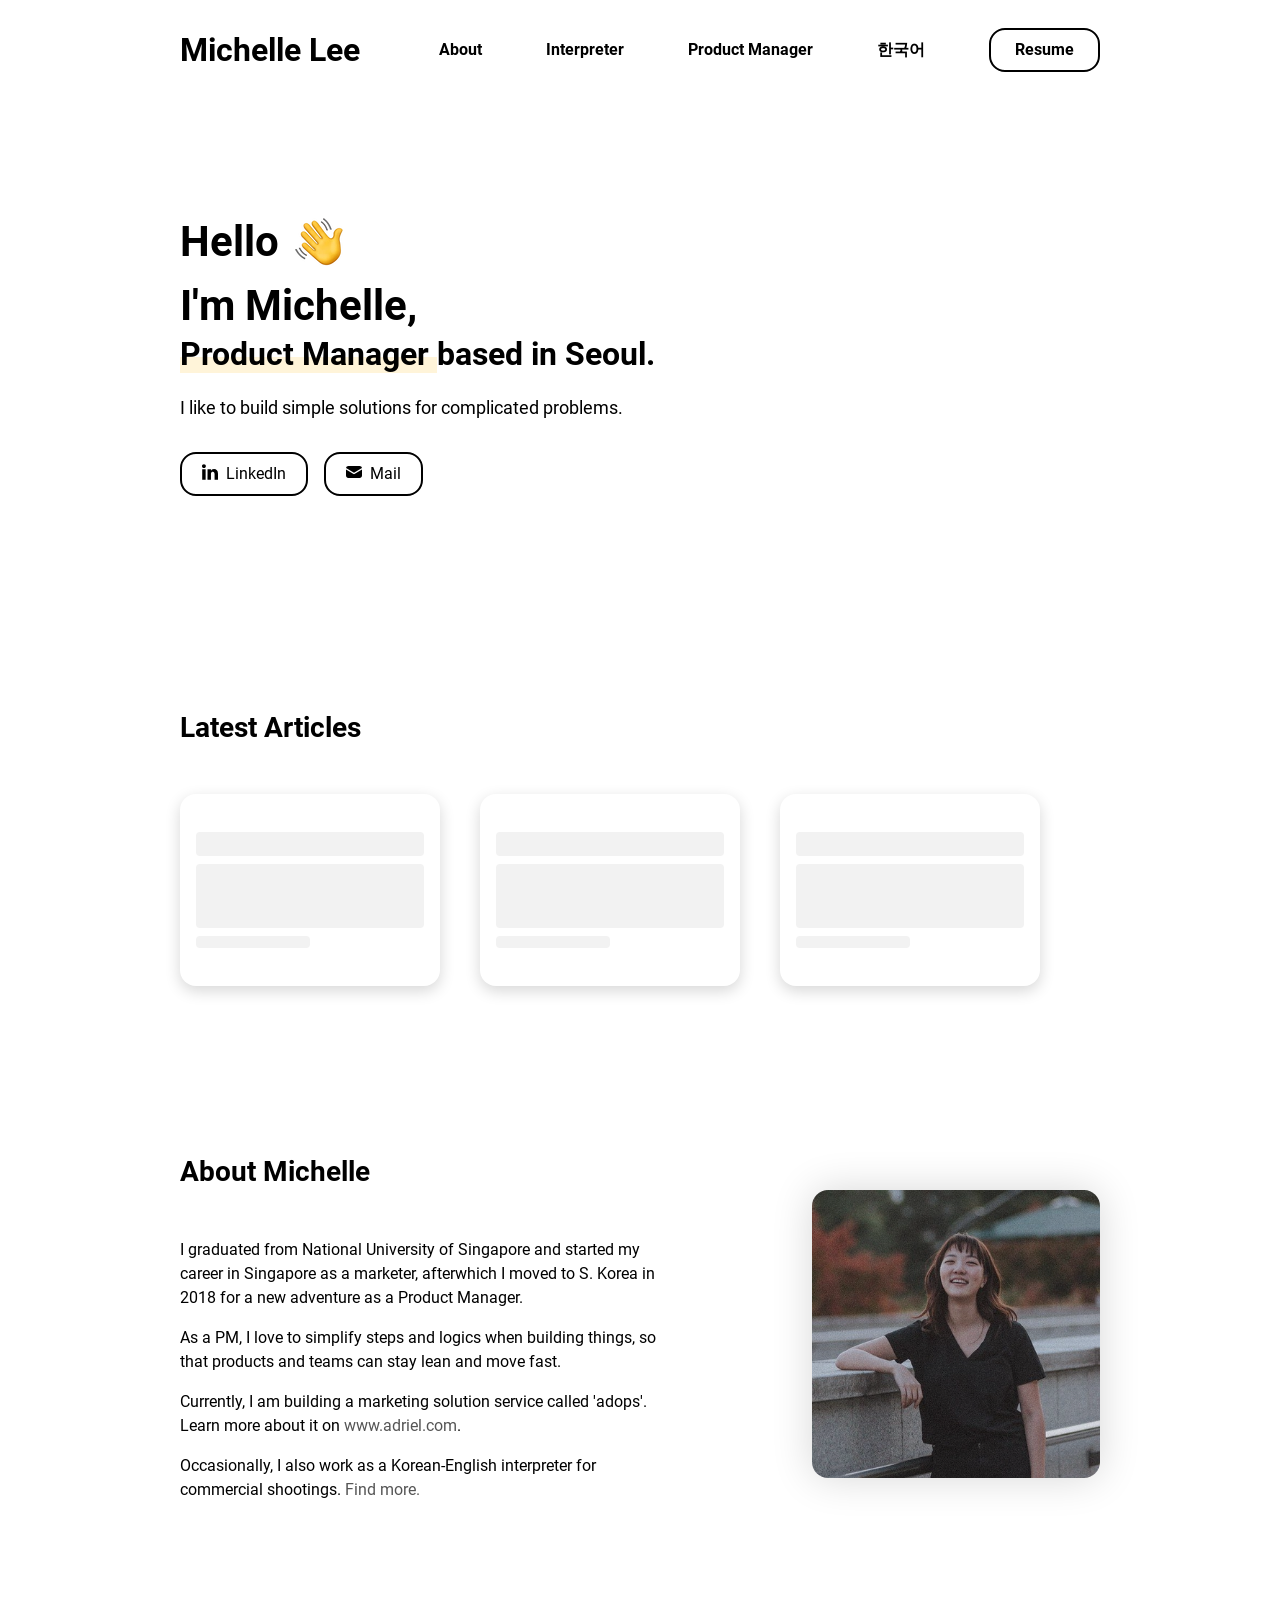
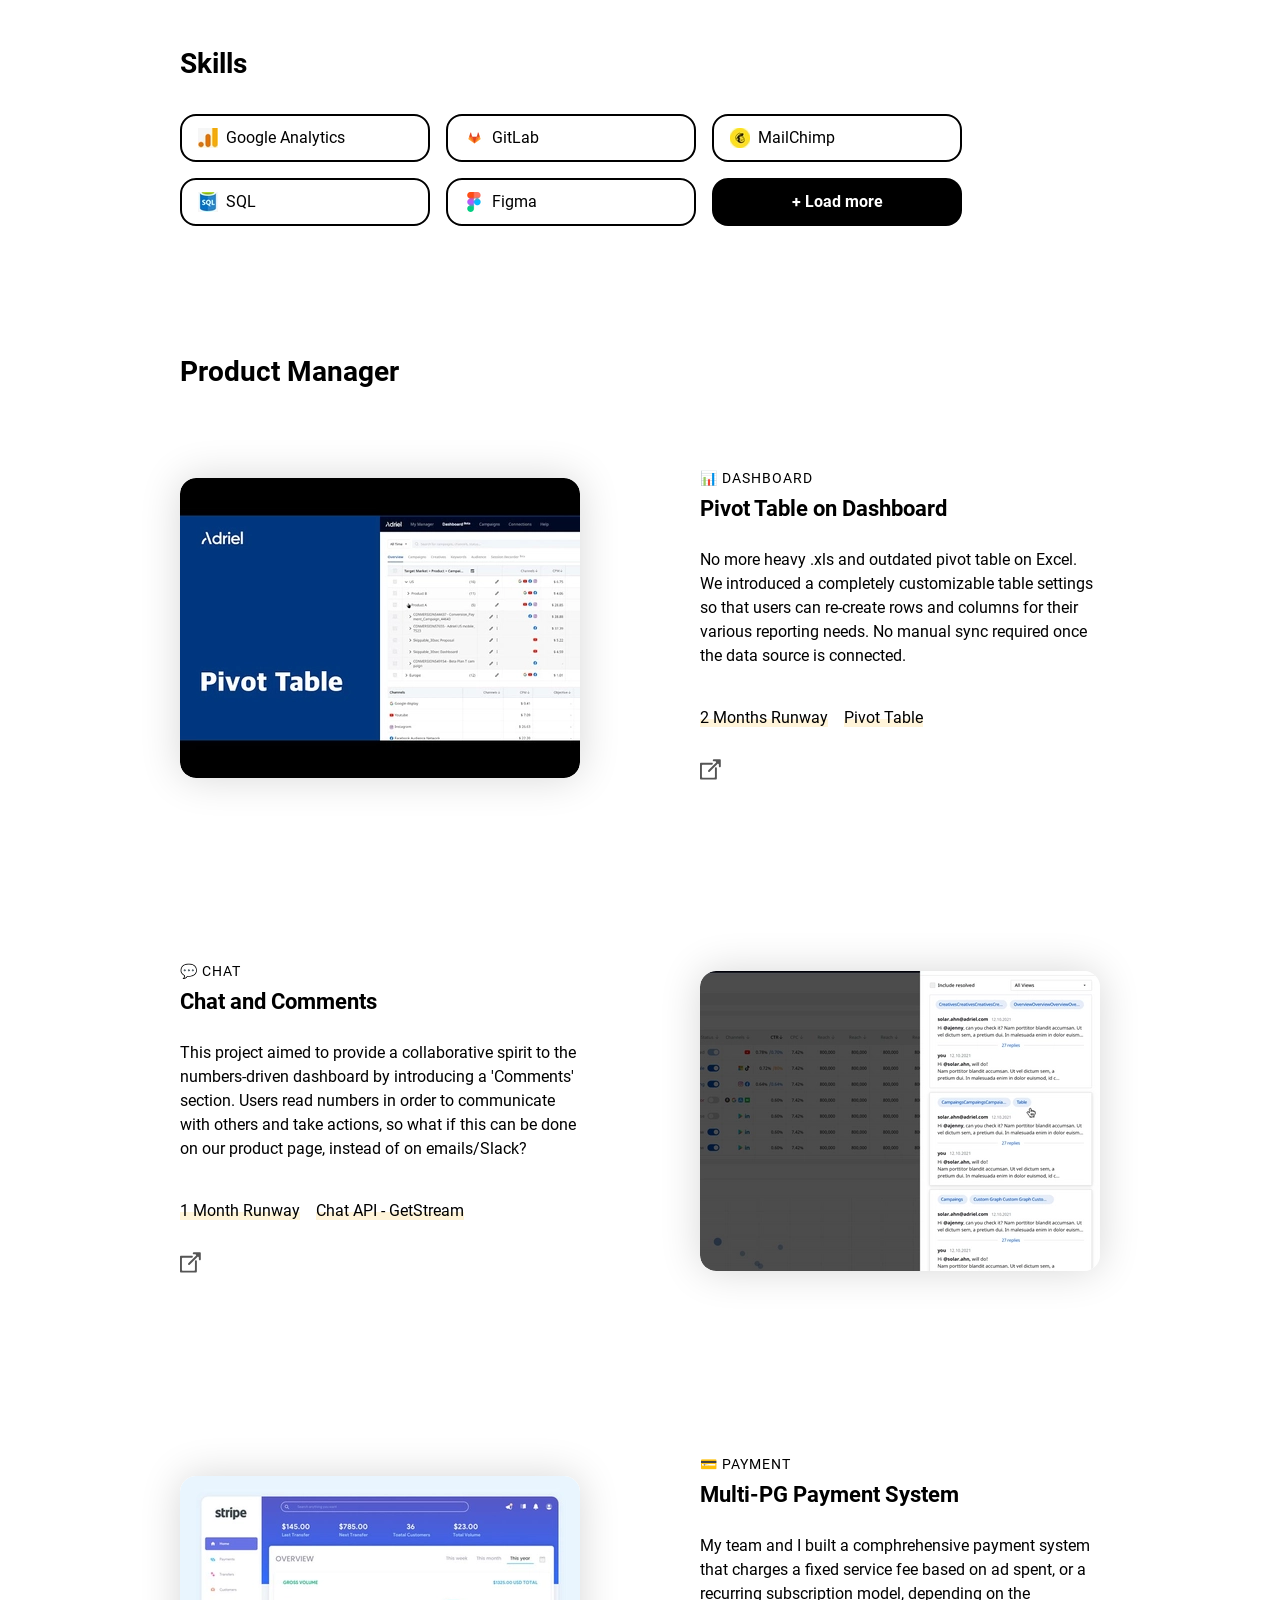
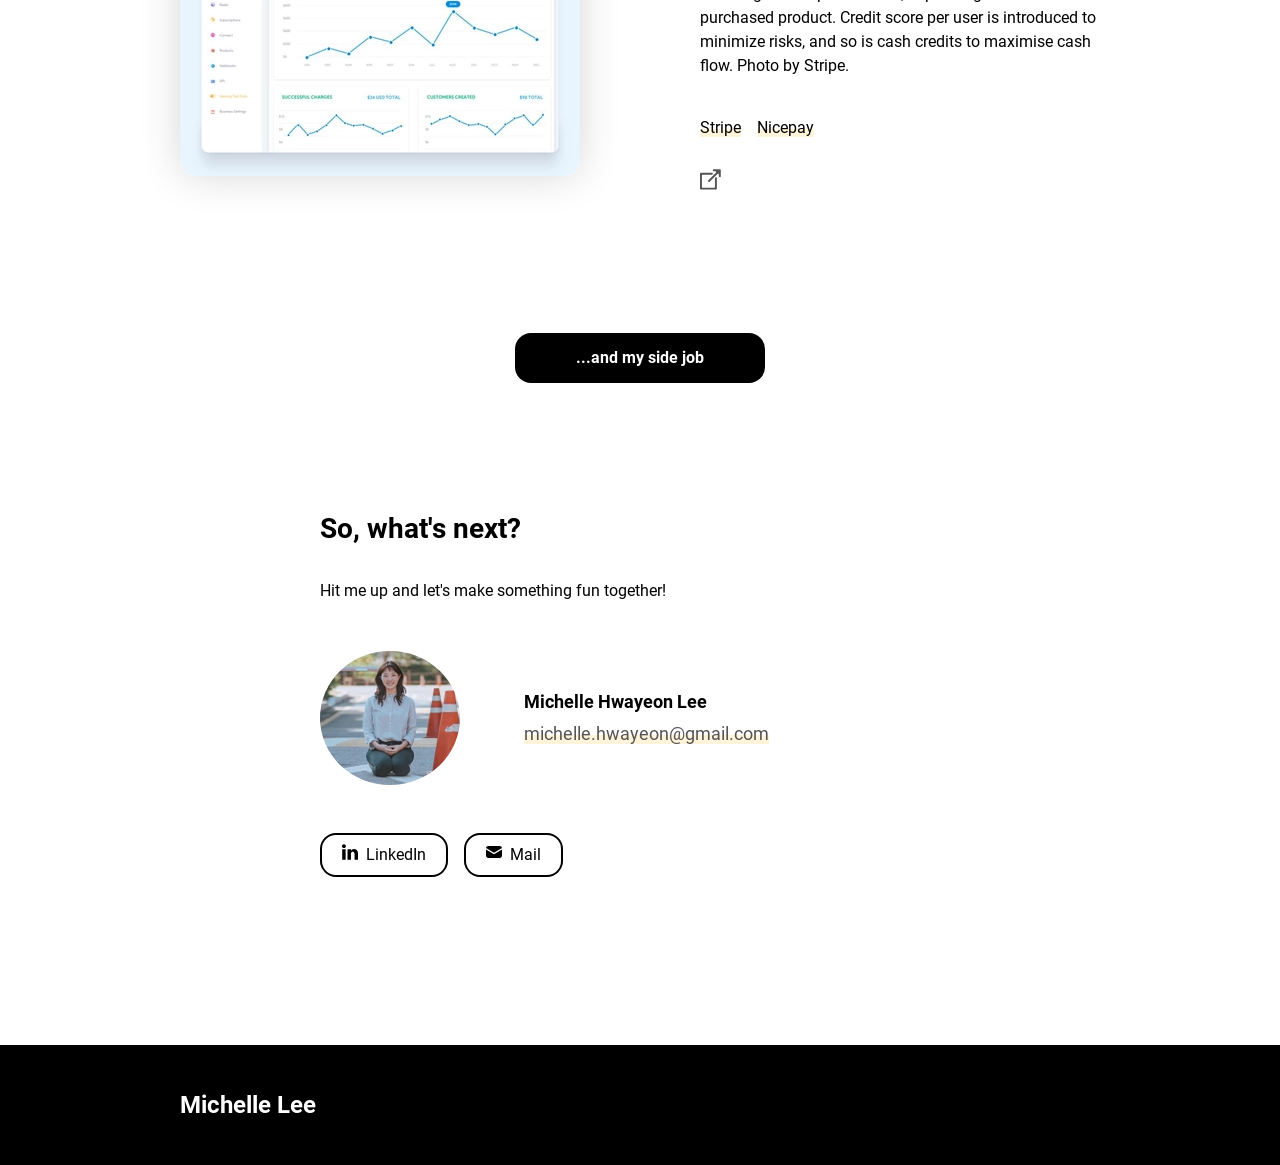
==== commit 01af835b: "Updates" ====
--- a/index.html
+++ b/index.html
@@ -1,3 +1,19 @@
-<!DOCTYPE html><html lang="en"><head><meta charSet="utf-8"/><meta http-equiv="x-ua-compatible" content="ie=edge"/><meta name="viewport" content="width=device-width, initial-scale=1, shrink-to-fit=no"/><meta name="theme-color" content="#000000"/><meta data-react-helmet="true" property="twitter:description" content="Portfolio website about everything that Michelle has worked on"/><meta data-react-helmet="true" property="twitter:title" content="Michelle Hwayeon Lee"/><meta data-react-helmet="true" property="twitter:creator" content="Michelle Lee"/><meta data-react-helmet="true" property="twitter:card" content="summary"/><meta data-react-helmet="true" property="og:type" content="website"/><meta data-react-helmet="true" property="og:description" content="Portfolio website about everything that Michelle has worked on"/><meta data-react-helmet="true" property="og:url" content="https://michellehylee.com/"/><meta data-react-helmet="true" property="og:site_name" content="Michelle Hwayeon Lee"/><meta data-react-helmet="true" property="og:title" content="Michelle Hwayeon Lee"/><meta data-react-helmet="true" name="description" content="Portfolio website about everything that Michelle has worked on"/><meta name="generator" content="Gatsby 4.6.0"/><style data-href="/styles.53effa7b6a59b20890c6.css" data-identity="gatsby-global-css">@font-face{font-display:swap;font-family:Roboto;font-style:normal;font-weight:400;src:url(/static/roboto-cyrillic-ext-400-normal-493afe7ae8ecfe26880062706f9bc876.woff2) format("woff2"),url(/static/roboto-all-400-normal-376ea5d93f71583052f65de4e0c6a92c.woff) format("woff");unicode-range:U+0460-052f,U+1c80-1c88,U+20b4,U+2de0-2dff,U+a640-a69f,U+fe2e-fe2f}@font-face{font-display:swap;font-family:Roboto;font-style:normal;font-weight:400;src:url([data-uri]) format("woff2"),url(/static/roboto-all-400-normal-376ea5d93f71583052f65de4e0c6a92c.woff) format("woff");unicode-range:U+0400-045f,U+0490-0491,U+04b0-04b1,U+2116}@font-face{font-display:swap;font-family:Roboto;font-style:normal;font-weight:400;src:url([data-uri]) format("woff2"),url(/static/roboto-all-400-normal-376ea5d93f71583052f65de4e0c6a92c.woff) format("woff");unicode-range:U+1f??}@font-face{font-display:swap;font-family:Roboto;font-style:normal;font-weight:400;src:url([data-uri]) format("woff2"),url(/static/roboto-all-400-normal-376ea5d93f71583052f65de4e0c6a92c.woff) format("woff");unicode-range:U+0370-03ff}@font-face{font-display:swap;font-family:Roboto;font-style:normal;font-weight:400;src:url([data-uri]) format("woff2"),url(/static/roboto-all-400-normal-376ea5d93f71583052f65de4e0c6a92c.woff) format("woff");unicode-range:U+0102-0103,U+0110-0111,U+0128-0129,U+0168-0169,U+01a0-01a1,U+01af-01b0,U+1ea0-1ef9,U+20ab}@font-face{font-display:swap;font-family:Roboto;font-style:normal;font-weight:400;src:url(/static/roboto-latin-ext-400-normal-c3dcdbd5bb4d4af80817dc0edc1cd888.woff2) format("woff2"),url(/static/roboto-all-400-normal-376ea5d93f71583052f65de4e0c6a92c.woff) format("woff");unicode-range:U+0100-024f,U+0259,U+1e??,U+2020,U+20a0-20ab,U+20ad-20cf,U+2113,U+2c60-2c7f,U+a720-a7ff}@font-face{font-display:swap;font-family:Roboto;font-style:normal;font-weight:400;src:url(/static/roboto-latin-400-normal-4673b4537a84c7f7a130799aa6af329b.woff2) format("woff2"),url(/static/roboto-all-400-normal-376ea5d93f71583052f65de4e0c6a92c.woff) format("woff");unicode-range:U+00??,U+0131,U+0152-0153,U+02bb-02bc,U+02c6,U+02da,U+02dc,U+2000-206f,U+2074,U+20ac,U+2122,U+2191,U+2193,U+2212,U+2215,U+feff,U+fffd}@font-face{font-display:swap;font-family:Roboto;font-style:normal;font-weight:700;src:url(/static/roboto-cyrillic-ext-700-normal-b816cda3107bb21c87e131350878a58b.woff2) format("woff2"),url(/static/roboto-all-700-normal-ef6d1d09b20b877fee4ee89fde70755b.woff) format("woff");unicode-range:U+0460-052f,U+1c80-1c88,U+20b4,U+2de0-2dff,U+a640-a69f,U+fe2e-fe2f}@font-face{font-display:swap;font-family:Roboto;font-style:normal;font-weight:700;src:url([data-uri]) format("woff2"),url(/static/roboto-all-700-normal-ef6d1d09b20b877fee4ee89fde70755b.woff) format("woff");unicode-range:U+0400-045f,U+0490-0491,U+04b0-04b1,U+2116}@font-face{font-display:swap;font-family:Roboto;font-style:normal;font-weight:700;src:url([data-uri]) format("woff2"),url(/static/roboto-all-700-normal-ef6d1d09b20b877fee4ee89fde70755b.woff) format("woff");unicode-range:U+1f??}@font-face{font-display:swap;font-family:Roboto;font-style:normal;font-weight:700;src:url([data-uri]) format("woff2"),url(/static/roboto-all-700-normal-ef6d1d09b20b877fee4ee89fde70755b.woff) format("woff");unicode-range:U+0370-03ff}@font-face{font-display:swap;font-family:Roboto;font-style:normal;font-weight:700;src:url([data-uri]) format("woff2"),url(/static/roboto-all-700-normal-ef6d1d09b20b877fee4ee89fde70755b.woff) format("woff");unicode-range:U+0102-0103,U+0110-0111,U+0128-0129,U+0168-0169,U+01a0-01a1,U+01af-01b0,U+1ea0-1ef9,U+20ab}@font-face{font-display:swap;font-family:Roboto;font-style:normal;font-weight:700;src:url(/static/roboto-latin-ext-700-normal-bcf37d666ce10b3556cd04b17d96d68d.woff2) format("woff2"),url(/static/roboto-all-700-normal-ef6d1d09b20b877fee4ee89fde70755b.woff) format("woff");unicode-range:U+0100-024f,U+0259,U+1e??,U+2020,U+20a0-20ab,U+20ad-20cf,U+2113,U+2c60-2c7f,U+a720-a7ff}@font-face{font-display:swap;font-family:Roboto;font-style:normal;font-weight:700;src:url(/static/roboto-latin-700-normal-0682ca7f74351d42bf73ed1e95572bfe.woff2) format("woff2"),url(/static/roboto-all-700-normal-ef6d1d09b20b877fee4ee89fde70755b.woff) format("woff");unicode-range:U+00??,U+0131,U+0152-0153,U+02bb-02bc,U+02c6,U+02da,U+02dc,U+2000-206f,U+2074,U+20ac,U+2122,U+2191,U+2193,U+2212,U+2215,U+feff,U+fffd}
+<!DOCTYPE html><html lang="en"><head><meta charSet="utf-8"/><meta http-equiv="x-ua-compatible" content="ie=edge"/><meta name="viewport" content="width=device-width, initial-scale=1, shrink-to-fit=no"/><meta name="theme-color" content="#000000"/><meta data-react-helmet="true" property="twitter:description" content="Portfolio website about everything that Michelle has worked on"/><meta data-react-helmet="true" property="twitter:title" content="Michelle Hwayeon Lee"/><meta data-react-helmet="true" property="twitter:creator" content="Michelle Hwayeon Lee"/><meta data-react-helmet="true" property="twitter:card" content="summary"/><meta data-react-helmet="true" property="og:type" content="website"/><meta data-react-helmet="true" property="og:description" content="Portfolio website about everything that Michelle has worked on"/><meta data-react-helmet="true" property="og:url" content="https://michellehylee.com/"/><meta data-react-helmet="true" property="og:site_name" content="Michelle Hwayeon Lee"/><meta data-react-helmet="true" property="og:title" content="Michelle Hwayeon Lee"/><meta data-react-helmet="true" name="description" content="Portfolio website about everything that Michelle has worked on"/><meta name="generator" content="Gatsby 4.6.0"/><style data-href="/styles.53effa7b6a59b20890c6.css" data-identity="gatsby-global-css">@font-face{font-display:swap;font-family:Roboto;font-style:normal;font-weight:400;src:url(/static/roboto-cyrillic-ext-400-normal-493afe7ae8ecfe26880062706f9bc876.woff2) format("woff2"),url(/static/roboto-all-400-normal-376ea5d93f71583052f65de4e0c6a92c.woff) format("woff");unicode-range:U+0460-052f,U+1c80-1c88,U+20b4,U+2de0-2dff,U+a640-a69f,U+fe2e-fe2f}@font-face{font-display:swap;font-family:Roboto;font-style:normal;font-weight:400;src:url([data-uri]) format("woff2"),url(/static/roboto-all-400-normal-376ea5d93f71583052f65de4e0c6a92c.woff) format("woff");unicode-range:U+0400-045f,U+0490-0491,U+04b0-04b1,U+2116}@font-face{font-display:swap;font-family:Roboto;font-style:normal;font-weight:400;src:url([data-uri]) format("woff2"),url(/static/roboto-all-400-normal-376ea5d93f71583052f65de4e0c6a92c.woff) format("woff");unicode-range:U+1f??}@font-face{font-display:swap;font-family:Roboto;font-style:normal;font-weight:400;src:url([data-uri]) format("woff2"),url(/static/roboto-all-400-normal-376ea5d93f71583052f65de4e0c6a92c.woff) format("woff");unicode-range:U+0370-03ff}@font-face{font-display:swap;font-family:Roboto;font-style:normal;font-weight:400;src:url([data-uri]) format("woff2"),url(/static/roboto-all-400-normal-376ea5d93f71583052f65de4e0c6a92c.woff) format("woff");unicode-range:U+0102-0103,U+0110-0111,U+0128-0129,U+0168-0169,U+01a0-01a1,U+01af-01b0,U+1ea0-1ef9,U+20ab}@font-face{font-display:swap;font-family:Roboto;font-style:normal;font-weight:400;src:url(/static/roboto-latin-ext-400-normal-c3dcdbd5bb4d4af80817dc0edc1cd888.woff2) format("woff2"),url(/static/roboto-all-400-normal-376ea5d93f71583052f65de4e0c6a92c.woff) format("woff");unicode-range:U+0100-024f,U+0259,U+1e??,U+2020,U+20a0-20ab,U+20ad-20cf,U+2113,U+2c60-2c7f,U+a720-a7ff}@font-face{font-display:swap;font-family:Roboto;font-style:normal;font-weight:400;src:url(/static/roboto-latin-400-normal-4673b4537a84c7f7a130799aa6af329b.woff2) format("woff2"),url(/static/roboto-all-400-normal-376ea5d93f71583052f65de4e0c6a92c.woff) format("woff");unicode-range:U+00??,U+0131,U+0152-0153,U+02bb-02bc,U+02c6,U+02da,U+02dc,U+2000-206f,U+2074,U+20ac,U+2122,U+2191,U+2193,U+2212,U+2215,U+feff,U+fffd}@font-face{font-display:swap;font-family:Roboto;font-style:normal;font-weight:700;src:url(/static/roboto-cyrillic-ext-700-normal-b816cda3107bb21c87e131350878a58b.woff2) format("woff2"),url(/static/roboto-all-700-normal-ef6d1d09b20b877fee4ee89fde70755b.woff) format("woff");unicode-range:U+0460-052f,U+1c80-1c88,U+20b4,U+2de0-2dff,U+a640-a69f,U+fe2e-fe2f}@font-face{font-display:swap;font-family:Roboto;font-style:normal;font-weight:700;src:url([data-uri]) format("woff2"),url(/static/roboto-all-700-normal-ef6d1d09b20b877fee4ee89fde70755b.woff) format("woff");unicode-range:U+0400-045f,U+0490-0491,U+04b0-04b1,U+2116}@font-face{font-display:swap;font-family:Roboto;font-style:normal;font-weight:700;src:url([data-uri]) format("woff2"),url(/static/roboto-all-700-normal-ef6d1d09b20b877fee4ee89fde70755b.woff) format("woff");unicode-range:U+1f??}@font-face{font-display:swap;font-family:Roboto;font-style:normal;font-weight:700;src:url([data-uri]) format("woff2"),url(/static/roboto-all-700-normal-ef6d1d09b20b877fee4ee89fde70755b.woff) format("woff");unicode-range:U+0370-03ff}@font-face{font-display:swap;font-family:Roboto;font-style:normal;font-weight:700;src:url([data-uri]) format("woff2"),url(/static/roboto-all-700-normal-ef6d1d09b20b877fee4ee89fde70755b.woff) format("woff");unicode-range:U+0102-0103,U+0110-0111,U+0128-0129,U+0168-0169,U+01a0-01a1,U+01af-01b0,U+1ea0-1ef9,U+20ab}@font-face{font-display:swap;font-family:Roboto;font-style:normal;font-weight:700;src:url(/static/roboto-latin-ext-700-normal-bcf37d666ce10b3556cd04b17d96d68d.woff2) format("woff2"),url(/static/roboto-all-700-normal-ef6d1d09b20b877fee4ee89fde70755b.woff) format("woff");unicode-range:U+0100-024f,U+0259,U+1e??,U+2020,U+20a0-20ab,U+20ad-20cf,U+2113,U+2c60-2c7f,U+a720-a7ff}@font-face{font-display:swap;font-family:Roboto;font-style:normal;font-weight:700;src:url(/static/roboto-latin-700-normal-0682ca7f74351d42bf73ed1e95572bfe.woff2) format("woff2"),url(/static/roboto-all-700-normal-ef6d1d09b20b877fee4ee89fde70755b.woff) format("woff");unicode-range:U+00??,U+0131,U+0152-0153,U+02bb-02bc,U+02c6,U+02da,U+02dc,U+2000-206f,U+2074,U+20ac,U+2122,U+2191,U+2193,U+2212,U+2215,U+feff,U+fffd}
 
-/*! normalize.css v8.0.1 | MIT License | github.com/necolas/normalize.css */html{-webkit-text-size-adjust:100%;line-height:1.15}body{margin:0}main{display:block}h1{font-size:2em;margin:.67em 0}hr{box-sizing:content-box;height:0;overflow:visible}pre{font-family:monospace,monospace;font-size:1em}a{background-color:transparent}abbr[title]{border-bottom:none;text-decoration:underline;text-decoration:underline dotted}b,strong{font-weight:bolder}code,kbd,samp{font-family:monospace,monospace;font-size:1em}small{font-size:80%}sub,sup{font-size:75%;line-height:0;position:relative;vertical-align:baseline}sub{bottom:-.25em}sup{top:-.5em}img{border-style:none}button,input,optgroup,select,textarea{font-family:inherit;font-size:100%;line-height:1.15;margin:0}button,input{overflow:visible}button,select{text-transform:none}[type=button],[type=reset],[type=submit],button{-webkit-appearance:button}[type=button]::-moz-focus-inner,[type=reset]::-moz-focus-inner,[type=submit]::-moz-focus-inner,button::-moz-focus-inner{border-style:none;padding:0}[type=button]:-moz-focusring,[type=reset]:-moz-focusring,[type=submit]:-moz-focusring,button:-moz-focusring{outline:1px dotted ButtonText}fieldset{padding:.35em .75em .625em}legend{box-sizing:border-box;color:inherit;display:table;max-width:100%;padding:0;white-space:normal}progress{vertical-align:baseline}textarea{overflow:auto}[type=checkbox],[type=radio]{box-sizing:border-box;padding:0}[type=number]::-webkit-inner-spin-button,[type=number]::-webkit-outer-spin-button{height:auto}[type=search]{-webkit-appearance:textfield;outline-offset:-2px}[type=search]::-webkit-search-decoration{-webkit-appearance:none}::-webkit-file-upload-button{-webkit-appearance:button;font:inherit}details{display:block}summary{display:list-item}[hidden],template{display:none}:root{--breakpoint-xs:480px;--breakpoint-sm:768px;--breakpoint-md:992px;--breakpoint-lg:1200px;--border-radius:1rem;--page-width:62.5rem;--page-padding:0 2.5rem;--header-height:6.25rem;--footer-height:7.5rem}*{box-sizing:border-box}html{scroll-behavior:smooth}body,html{height:100%;width:100%}body{text-rendering:optimizeLegibility;background-color:var(--background-color);color:var(--text-color);font-family:var(--base-font);font-size:1rem;font-weight:400;line-height:1.5rem}body.fixed{overflow:hidden;position:fixed}a{-webkit-text-decoration-skip:ink;color:var(--subtext-color);cursor:pointer;display:inline-block;text-decoration:none;text-decoration-skip-ink:auto}a:hover{outline:0}a:focus{outline-color:var(--subtext-color);outline-style:dotted;outline-width:2px}h1{color:var(--primary-color);font-size:1.75rem;font-weight:700;line-height:2rem;margin:1rem 0}h2{font-size:1.625rem}h2,h3{color:var(--primary-color);font-weight:700;line-height:2rem;margin:2rem 0 1rem}h3{font-size:1.375rem}h4{color:var(--primary-color);font-size:1.125rem;font-weight:700;line-height:2rem;margin:2rem 0 1rem}hr{border-width:.05rem;color:var(--tertiary-color);margin:3rem auto;opacity:.1}u{box-shadow:inset 0 -.5em 0 var(--secondary-color);text-decoration:none;transition:box-shadow .3s ease-out}u:hover{box-shadow:inset 0 -1em 0 var(--secondary-color)}#___gatsby,#gatsby-focus-wrapper{height:100%;width:100%}@media screen and (prefers-reduced-motion:reduce){html{scroll-behavior:auto}}body[data-theme=lightTheme]{--primary-color:#000;--secondary-color:#fff4d9;--tertiary-color:#f2f2f2;--text-color:#000;--subtext-color:#555;--background-color:#fff;--card-background-color:#fff;--scroll-bar-color:rgba(0,0,0,.5);--box-shadow-color:rgba(0,0,0,.16);--box-shadow-hover-color:rgba(0,0,0,.32);--base-font:"Roboto",Arial,sans-serif}body[data-theme=darkTheme]{--primary-color:#fafafa;--secondary-color:#341677;--tertiary-color:#252525;--text-color:hsla(0,0%,100%,.87);--subtext-color:#aaa;--background-color:#121212;--card-background-color:#1c1c1c;--scroll-bar-color:hsla(0,0%,100%,.5);--box-shadow-color:rgba(0,0,0,.16);--box-shadow-hover-color:rgba(0,0,0,.32);--base-font:"Roboto",Arial,sans-serif}.style-module--Logo--xzURL{color:var(--primary-color);-webkit-filter:none!important;filter:none!important;font-size:1.75rem;font-weight:900;pointer-events:auto!important;position:relative;-webkit-user-select:auto!important;-ms-user-select:auto!important;user-select:auto!important;z-index:13}@-webkit-keyframes fadeIn{0%{opacity:0}to{opacity:1}}@keyframes fadeIn{0%{opacity:0}to{opacity:1}}@-webkit-keyframes fadeOut{0%{opacity:1}to{opacity:0}}@keyframes fadeOut{0%{opacity:1}to{opacity:0}}@-webkit-keyframes fadeUp{0%{opacity:0;-webkit-transform:translateY(20px);transform:translateY(20px)}to{opacity:1;-webkit-transform:translateY(0);transform:translateY(0)}}@keyframes fadeUp{0%{opacity:0;-webkit-transform:translateY(20px);transform:translateY(20px)}to{opacity:1;-webkit-transform:translateY(0);transform:translateY(0)}}@-webkit-keyframes fadeDown{0%{opacity:0;-webkit-transform:translateY(-20px);transform:translateY(-20px)}to{opacity:1;-webkit-transform:translateY(0);transform:translateY(0)}}@keyframes fadeDown{0%{opacity:0;-webkit-transform:translateY(-20px);transform:translateY(-20px)}to{opacity:1;-webkit-transform:translateY(0);transform:translateY(0)}}@-webkit-keyframes fadeLeft{0%{opacity:0;-webkit-transform:translateX(20px);transform:translateX(20px)}to{opacity:1;-webkit-transform:translateX(0);transform:translateX(0)}}@keyframes fadeLeft{0%{opacity:0;-webkit-transform:translateX(20px);transform:translateX(20px)}to{opacity:1;-webkit-transform:translateX(0);transform:translateX(0)}}@-webkit-keyframes scaleIn{0%{opacity:0;-webkit-transform:scaleY(0);transform:scaleY(0)}to{opacity:1;-webkit-transform:scaleY(1);transform:scaleY(1)}}@keyframes scaleIn{0%{opacity:0;-webkit-transform:scaleY(0);transform:scaleY(0)}to{opacity:1;-webkit-transform:scaleY(1);transform:scaleY(1)}}@-webkit-keyframes reduceHeight{0%{height:100%}to{height:0%}}@keyframes reduceHeight{0%{height:100%}to{height:0%}}@-webkit-keyframes waving-hand{0%{-webkit-transform:rotate(0deg);transform:rotate(0deg)}10%{-webkit-transform:rotate(14deg);transform:rotate(14deg)}20%{-webkit-transform:rotate(-8deg);transform:rotate(-8deg)}30%{-webkit-transform:rotate(14deg);transform:rotate(14deg)}40%{-webkit-transform:rotate(-4deg);transform:rotate(-4deg)}50%{-webkit-transform:rotate(10deg);transform:rotate(10deg)}60%{-webkit-transform:rotate(0deg);transform:rotate(0deg)}to{-webkit-transform:rotate(0deg);transform:rotate(0deg)}}@keyframes waving-hand{0%{-webkit-transform:rotate(0deg);transform:rotate(0deg)}10%{-webkit-transform:rotate(14deg);transform:rotate(14deg)}20%{-webkit-transform:rotate(-8deg);transform:rotate(-8deg)}30%{-webkit-transform:rotate(14deg);transform:rotate(14deg)}40%{-webkit-transform:rotate(-4deg);transform:rotate(-4deg)}50%{-webkit-transform:rotate(10deg);transform:rotate(10deg)}60%{-webkit-transform:rotate(0deg);transform:rotate(0deg)}to{-webkit-transform:rotate(0deg);transform:rotate(0deg)}}.style-module--SplashScreen--vXOkg{align-items:center;background-color:var(--primary-color);display:flex;height:100%;justify-content:center;left:0;position:fixed;top:0;width:100%;z-index:900}.style-module--LogoWrapper--BA0Hc{align-items:center;display:flex;height:4rem;justify-content:center;position:relative;width:auto}.style-module--Backdrop--IqgMA{background-color:var(--primary-color);height:100%;left:0;position:absolute;top:0;width:100%;z-index:1000}.style-module--Footer--pX9BK{align-items:center;background:var(--primary-color);border-top:none;display:flex;flex-direction:row;height:auto;margin-top:2rem;min-height:var(--footer-height);width:100%}.style-module--ContentWrapper--6BjK8{align-items:center;display:flex;flex-direction:row;height:100%;justify-content:space-between;margin:0 auto;max-width:var(--page-width);padding:var(--page-padding);width:100%}.style-module--Links--Lg8lq{display:flex;flex-direction:row;justify-content:space-between;width:auto}.style-module--Links--Lg8lq a{color:var(--background-color);font-size:.875rem;font-weight:700;letter-spacing:1px;margin-right:2rem;text-transform:uppercase}.style-module--Links--Lg8lq a:last-child{margin-right:0}@media (min-width:768px){.style-module--Links--Lg8lq a{margin-right:4rem}}.style-module--Header--mZOzg{align-items:center;background:var(--background-color);display:flex;flex-direction:row;height:auto;min-height:var(--header-height);width:100%}.style-module--ContentWrapper --XYxH4{align-items:center;display:flex;height:100%;justify-content:space-between;margin:0 auto;max-width:var(--page-width);padding:var(--page-padding);width:100%}.style-module--Burger--GrdOa{background:transparent;border:none;cursor:pointer;display:flex;flex-direction:column;height:2rem;justify-content:space-around;padding:0;width:2rem;z-index:12}.style-module--Burger--GrdOa:focus{outline:none}.style-module--Burger--GrdOa div{background:var(--primary-color);border-radius:.625rem;height:.25rem;position:relative;-webkit-transform-origin:1px;transform-origin:1px;transition:all .3s ease-in-out;width:2rem}.style-module--Burger--GrdOa div:first-child{-webkit-transform:rotate(0);transform:rotate(0)}.style-module--Burger--GrdOa div:nth-child(2){opacity:1;-webkit-transform:translateX(0);transform:translateX(0)}.style-module--Burger--GrdOa div:nth-child(3){-webkit-transform:rotate(0);transform:rotate(0)}.style-module--TopNavigationBar--V0syT{align-items:center;background:var(--background-color);display:flex;justify-content:space-between;width:auto}.style-module--TopNavigationBar--V0syT a{color:var(--primary-color);font-size:1rem;font-weight:700;margin-right:4rem;padding:0;position:relative;text-align:center}.style-module--TopNavigationBar--V0syT a:last-child{margin-right:0}.style-module--TopNavigationBar--V0syT a.style-module--NavLink--lBAYL:before{background-color:var(--primary-color);bottom:-.125rem;content:"";height:.1563rem;position:absolute;transition:.2s ease-out;width:0}.style-module--TopNavigationBar--V0syT a.style-module--NavLink--lBAYL:hover:before{width:100%}.style-module--TopNavigationBar--V0syT a.style-module--CtaButton--z3hq0{background:var(--background-color);border:.125rem solid var(--primary-color);border-radius:var(--border-radius);height:auto;padding:.5rem 1.5rem;transition:20ms ease-out;width:auto}.style-module--TopNavigationBar--V0syT a.style-module--CtaButton--z3hq0:hover{background:var(--primary-color);color:var(--background-color)}.style-module--SideBarWrapper--5xUjZ{bottom:0;display:block;height:100vh;outline:0;position:fixed;right:0;top:0;-webkit-transform:translateX(100%);transform:translateX(100%);transition:all .3s ease-in-out;visibility:hidden;width:100%;z-index:10}.style-module--SideNavigationBar--V6e\+O{background:var(--background-color);display:flex;flex-direction:column;height:100vh;justify-content:center;margin-left:auto;padding:2rem;position:relative;right:0;text-align:left;width:55%}.style-module--SideNavigationBar--V6e\+O a{color:var(--primary-color);font-size:1.5rem;font-weight:700;padding:1.5rem 0;text-align:center}.style-module--SideNavigationBar--V6e\+O a.style-module--CtaButton--z3hq0{background:var(--background-color);border:.125rem solid var(--primary-color);border-radius:var(--border-radius);height:auto;margin:1.5rem auto;padding:1rem 1.5rem;width:auto}.style-module--SideBarBackdrop--\+0cBv{background:rgba(0,0,0,.3);display:none;height:100%;left:0;position:fixed;top:0;transition:all .3s ease-in-out;width:100%;z-index:9}.style-module--Blurred--8gPkd footer,.style-module--Blurred--8gPkd main{-webkit-filter:blur(5px);filter:blur(5px);overflow:hidden;pointer-events:none;transition:all .3s ease-out;-webkit-user-select:none;-ms-user-select:none;user-select:none}.CookieConsent{align-items:center;background:var(--primary-color);border-radius:var(--border-radius);color:var(--background-color);display:flex;flex-direction:column;justify-content:space-between;margin:0 auto;max-width:var(--page-width);padding:1rem 2rem;width:90%}.CookieConsent button{background-color:var(--primary-color);border:2px solid var(--background-color);border-radius:var(--border-radius);color:var(--background-color);font-size:.875rem;font-weight:700;height:3rem;margin:0 1rem 0 0;outline:none;padding:1rem;text-align:center;text-decoration:none;text-transform:uppercase;width:8rem}.CookieConsent button:active,.CookieConsent button:focus,.CookieConsent button:hover{cursor:pointer;outline:none}.CookieConsent button#confirm{background-color:var(--background-color);border:none;color:var(--primary-color);margin:0}@media (min-width:992px){.CookieConsent{flex-direction:row}}.style-module--CookieBar--kxAGJ{bottom:1rem;left:0;margin:0;position:fixed;width:100%;z-index:999}.style-module--Layout--s6yp3{display:grid;grid-template-columns:100%;grid-template-rows:auto 1fr auto;margin:0 auto;min-height:100%;width:100%}.style-module--Layout--s6yp3 main{margin-top:2rem}.style-module--Section--HYcY6{background:var(--background-color);height:auto;scroll-margin-top:60px;width:100%}.style-module--Section--HYcY6 .style-module--Heading--LAAvY{font-size:1.75rem;line-height:2.25rem;margin:0 0 2rem}.style-module--ContentWrapper --Nt3lH{height:100%;margin:0 auto 8rem;max-width:var(--page-width);padding:var(--page-padding);width:100%}.style-module--AuthorSnippet--fHN99{align-items:flex-start;display:flex;flex-direction:column;justify-content:space-between;max-width:660px;padding:0;width:100%}.style-module--AuthorSnippet--fHN99 .style-module--Avatar--HiziA{border-radius:50%;height:100px;width:100px}.style-module--AuthorSnippet--fHN99 .style-module--Description--G71wk{margin-top:1rem;width:100%}.style-module--AuthorSnippet--fHN99 .style-module--WrittenBy--GBoAA{color:var(--subtext-color);font-size:.875rem;letter-spacing:.5px}.style-module--AuthorSnippet--fHN99 .style-module--Bio--L9jdK{margin:.5rem 0}@media screen and (min-width:768px){.style-module--AuthorSnippet--fHN99{align-items:center;flex-direction:row;justify-content:space-between;padding:var(--page-padding)}.style-module--AuthorSnippet--fHN99 .style-module--Description--G71wk{max-width:27.5rem;width:100%}}.style-module--Breadcrumb--FUh7R{background-color:var(--subtext-color);border-radius:var(--border-radius);display:inline-block;font-size:12px;font-weight:400;margin-bottom:2rem;padding:0 .5rem}.style-module--Breadcrumb--FUh7R a{letter-spacing:1px}.style-module--Breadcrumb--FUh7R .style-module--BackArrow--92zoa,.style-module--Breadcrumb--FUh7R a{color:var(--background-color)}.style-module--Breadcrumb--FUh7R .style-module--BackArrow--92zoa{margin-right:.25rem}.style-module--Article--pFdyf{height:100%;margin:0 auto;max-width:740px;padding:var(--page-padding);width:100%}.style-module--Article--pFdyf .style-module--Banner--y9rID,.style-module--Article--pFdyf .style-module--Body--nax22,.style-module--Article--pFdyf .style-module--Footer--1Aj9z,.style-module--Article--pFdyf .style-module--Header--H6-D9{margin-bottom:3rem}.style-module--Article--pFdyf .style-module--Category--1CoYz{color:var(--subtext-color);display:block;font-size:.875rem;font-weight:700;letter-spacing:1px;text-transform:uppercase}.style-module--Article--pFdyf .style-module--Details--kmdiu{font-size:.875rem;letter-spacing:.5px}.style-module--Article--pFdyf .style-module--ReadingTime--RSBki{margin-left:.5rem}.style-module--Article--pFdyf .style-module--ReadingTime--RSBki:before{content:"–";margin-right:.5rem}.style-module--Article--pFdyf .style-module--BannerImage--ccjd3{border-radius:var(--border-radius);margin-bottom:0}.style-module--Article--pFdyf .style-module--BannerCaption--VRhK6{display:block;font-size:.875rem;letter-spacing:.5px;text-align:center}.style-module--Article--pFdyf .style-module--Body--nax22 .style-module--Content--pkA2h{font-size:1.125rem;line-height:2rem;margin-bottom:3rem}.style-module--Article--pFdyf .style-module--Body--nax22 .style-module--Keyword--miw0l{background-color:var(--tertiary-color);border-radius:.5rem;color:var(--subtext-color);font-size:.875rem;margin-right:.5rem;padding:.125rem .375rem}.style-module--Article--pFdyf .style-module--Footer--1Aj9z{border-top:3px solid var(--tertiary-color);padding-top:3rem}.style-module--SlideContainer--YL8oD{-webkit-overflow-scrolling:touch;margin:0 -2.5rem;overflow-x:auto;overflow-y:hidden;padding:var(--page-padding);padding-bottom:.5rem;white-space:nowrap}.style-module--SlideContainer--YL8oD::-webkit-scrollbar{display:none}@media (hover:hover){.style-module--SlideContainer--YL8oD{scrollbar-color:var(--scroll-bar-color)}.style-module--SlideContainer--YL8oD::-webkit-scrollbar{-webkit-appearance:none;display:block}.style-module--SlideContainer--YL8oD::-webkit-scrollbar:horizontal{height:.8rem}.style-module--SlideContainer--YL8oD::-webkit-scrollbar-thumb{background-color:var(--scroll-bar-color);border:.2rem solid var(--background-color);border-radius:8px}.style-module--SlideContainer--YL8oD::-webkit-scrollbar-track{background-color:var(--background-color);border-radius:8px}}.style-module--Profile--yX-7v{background:var(--background-color);background:linear-gradient(to right,var(--primary-color) 50%,var(--background-color) 50%);background-position:100% 100%;background-size:205% 100%;border:.125rem solid var(--primary-color);border-radius:var(--border-radius);color:var(--primary-color);font-size:1rem;height:auto;margin-right:.5rem;padding:.3rem 1.25rem;transition:all .1s ease-out;width:auto}.style-module--Profile--yX-7v:hover{background-position:0 100%;color:var(--background-color)}.style-module--Profile--yX-7v svg{height:1rem;margin-bottom:-.05rem;margin-right:.25rem;width:1rem}.style-module--Profile--yX-7v:hover svg{-webkit-filter:invert(1);filter:invert(1)}@media (min-width:768px){.style-module--Profile--yX-7v{margin-right:1rem}}.style-module--Hero--Evv0u{display:flex;flex-direction:column;justify-content:center;min-height:50vh}.style-module--Hero--Evv0u .style-module--Title--Twdkw{font-size:2rem;font-weight:700;line-height:2.375rem;margin:0 0 1.5rem}.style-module--Hero--Evv0u .style-module--Subtitle--qhIz8{font-size:1.25rem;font-weight:700;line-height:1.5rem;margin:-.5rem 0 0}.style-module--Hero--Evv0u p{font-size:1.125rem;margin-bottom:2rem}.style-module--Intro--agHzQ{align-items:center;display:flex;justify-content:flex-start}.style-module--ImagePrefix--bcT3l{color:var(--primary-color);display:inline-block;font-size:2rem;font-weight:700;line-height:3rem}.style-module--Image--jVafd{display:inline-block;height:36px;margin-left:1rem;-webkit-transform-origin:70% 70%;transform-origin:70% 70%;width:36px}@media (min-width:768px){.style-module--Hero--Evv0u .style-module--Title--Twdkw{font-size:2.625rem;line-height:4rem;margin-bottom:0}.style-module--Hero--Evv0u .style-module--Subtitle--qhIz8{font-size:2rem;line-height:3rem}.style-module--ImagePrefix--bcT3l{font-size:2.625rem;line-height:4rem}.style-module--Image--jVafd{height:48px;width:48px}}.style-module--Card--xmHd-{background:var(--card-color);border-radius:var(--border-radius);box-shadow:0 5px 15px var(--box-shadow-color);display:inline-flex;flex-direction:column;height:auto;justify-content:space-around;margin:1rem 2.5rem 2rem 0;min-height:12rem;transition:box-shadow .3s ease-out;white-space:normal;width:16.25rem}.style-module--Card--xmHd-:hover{box-shadow:0 5px 15px var(--box-shadow-hover-color)}.style-module--Card--xmHd- .style-module--Banner--1AHea{background:var(--tertiary-color);border-top-left-radius:var(--border-radius);border-top-right-radius:var(--border-radius);height:5rem}.style-module--Card--xmHd- .style-module--ImageWrapper--UDAGh{height:100%;max-height:5rem}.style-module--Card--xmHd- .style-module--Image--Q-EOT{border-top-left-radius:var(--border-radius);border-top-right-radius:var(--border-radius)}.style-module--Card--xmHd- .style-module--DescriptionWrapper--X4Z6Q{display:flex;flex-direction:column;height:auto;justify-content:center;padding:2rem 1rem}.style-module--Card--xmHd- .style-module--Category--7rkhy{color:var(--primary-color);font-weight:700;letter-spacing:1px;text-transform:uppercase}.style-module--Card--xmHd- .style-module--Title--3nDZX{font-size:1rem;font-weight:400;line-height:1.5rem;margin:.25rem 0}.style-module--Card--xmHd- .style-module--Details--W6Sx5{color:var(--subtext-color);font-size:.75rem;letter-spacing:.5px}.style-module--Card--xmHd- .style-module--ReadingTime--oDks7{margin-left:.25rem}.style-module--Card--xmHd- .style-module--ReadingTime--oDks7:before{content:"–";margin-right:.25rem}.style-module--Articles--RF2oE{align-items:center;display:flex;flex-direction:row;justify-content:flex-start}.style-module--About--D2YAT{display:flex;flex-direction:column;justify-content:space-between}.style-module--About--D2YAT .style-module--Description--LgGZH{margin-bottom:3rem;max-width:31.25rem;width:100%}.style-module--About--D2YAT .style-module--ImageWrapper--pBujx{max-width:18rem;width:100%}.style-module--About--D2YAT .style-module--Image--V-O8y{border-radius:var(--border-radius);box-shadow:0 0 2.5rem rgba(0,0,0,.16);-webkit-filter:grayscale(20%) contrast(1) brightness(90%);filter:grayscale(20%) contrast(1) brightness(90%)}@media (min-width:768px){.style-module--About--D2YAT{flex-direction:row;justify-content:space-between}.style-module--About--D2YAT .style-module--Description--LgGZH{margin-bottom:0;margin-right:3rem}.style-module--About--D2YAT .style-module--ImageWrapper--pBujx{margin-top:-2rem}}.style-module--Button--grH1j{background-color:var(--primary-color);border:none;border-radius:var(--border-radius);color:var(--background-color);display:inline-block;font-size:1rem;font-weight:700;height:100%;margin:0 auto;max-width:15.625rem;padding:.8rem 1.5rem;text-align:center;text-decoration:none;width:100%}.style-module--Button--grH1j:active,.style-module--Button--grH1j:hover{cursor:pointer;outline:none}.style-module--Button--grH1j:focus{outline-color:var(--subtext-color);outline-style:dotted;outline-width:2px}.style-module--Listing--UuymE{align-items:stretch;display:flex;flex-direction:row;flex-wrap:wrap;justify-content:flex-start}.style-module--Filter--MTd\+O{margin-bottom:3rem}.style-module--Filter--MTd\+O .style-module--Options--NRW7S{margin-top:1rem}.style-module--Filter--MTd\+O .style-module--Option--g7uSm{border:2px solid var(--subtext-color);border-radius:var(--border-radius);color:var(--subtext-color);cursor:pointer;display:inline-block;font-size:.875rem;font-weight:400;height:2.3125rem;line-height:2.2rem;margin-right:1rem;padding:0 1.5rem;width:auto}.style-module--Filter--MTd\+O .style-module--Option--g7uSm.style-module--Selected--8xZTc{border-color:var(--primary-color);color:var(--primary-color);font-weight:700}.style-module--LoadMore--i0wHR{margin-top:3rem;text-align:center}@media (hover:hover){.style-module--Filter--MTd\+O .style-module--Option--g7uSm:active,.style-module--Filter--MTd\+O .style-module--Option--g7uSm:hover{border-color:var(--primary-color);color:var(--primary-color);font-weight:700}}.style-module--Interests--PTs7f{-webkit-column-gap:1rem;column-gap:1rem;display:grid;grid-auto-flow:row;grid-template-columns:repeat(1,17.5rem);row-gap:1rem}.style-module--Interest--S-1PG{align-items:center;background:var(--card-background-color);border:.125rem solid var(--primary-color);border-radius:var(--border-radius);display:inline-flex;height:3rem;justify-content:flex-start;padding:1rem;width:17.5rem}.style-module--Interests--PTs7f button{max-width:17.5rem}.style-module--Interest--S-1PG .style-module--Icon--S2\+P5{margin-right:.5rem}@media (min-width:600px){.style-module--Interests--PTs7f{grid-template-columns:repeat(2,15.625rem)}.style-module--Interest--S-1PG{width:15.625rem}.style-module--Interests--PTs7f button{max-width:15.625rem}}@media (min-width:880px){.style-module--Interests--PTs7f{grid-template-columns:repeat(3,15.625rem)}}.style-module--Project--bSesc{align-items:center;display:flex;flex-direction:column-reverse;flex-shrink:0;justify-content:flex-end;margin-bottom:2rem;margin-top:3rem;max-width:20rem;padding-right:2.5rem;white-space:normal}.style-module--Project--bSesc .style-module--Details--8i8Oa{display:flex;flex-direction:column;margin-top:3rem;max-width:25rem;width:100%}.style-module--Project--bSesc .style-module--Details--8i8Oa .style-module--Category--8wNOB{font-size:.875rem;letter-spacing:1px;line-height:1rem;text-transform:uppercase}.style-module--Project--bSesc .style-module--Details--8i8Oa .style-module--Title--hQGtV{font-size:1.375rem;font-weight:700;line-height:1.625rem;margin-bottom:.625rem;margin-top:.625rem}.style-module--Project--bSesc .style-module--Details--8i8Oa .style-module--Tags--15NuW{display:flex;flex-wrap:wrap;line-height:1.2rem;margin-top:1.5rem}.style-module--Project--bSesc .style-module--Details--8i8Oa .style-module--Tags--15NuW span{margin-bottom:1rem;margin-right:1rem}.style-module--Project--bSesc .style-module--Details--8i8Oa .style-module--Links--dgKuy{align-items:center;display:flex;justify-content:flex-start;margin-top:1rem;width:100%}.style-module--Project--bSesc .style-module--Details--8i8Oa .style-module--Links--dgKuy a{display:inline-block;margin-right:2rem}.style-module--Project--bSesc .style-module--Details--8i8Oa .style-module--Links--dgKuy svg{height:1.3rem;transition:all .3s ease-out;width:1.3rem}.style-module--Project--bSesc .style-module--Details--8i8Oa .style-module--Links--dgKuy svg:hover{fill:var(--primary-color)}.style-module--Project--bSesc .style-module--ProjectImageWrapper--Zo9iV{border-radius:var(--border-radius);box-shadow:0 0 2.5rem var(--box-shadow-color);height:15rem;max-width:25rem;transition:all .3s ease-out;width:100%}.style-module--Project--bSesc .style-module--ProjectImageWrapper--Zo9iV:hover{box-shadow:0 0 2.5rem var(--box-shadow-hover-color);-webkit-transform:translate3d(0,-.125rem,0);transform:translate3d(0,-.125rem,0)}.style-module--Project--bSesc .style-module--ProjectImage--ju6ZI{border-radius:var(--border-radius)}@media (min-width:480px){.style-module--Project--bSesc{max-width:25rem;padding-right:5rem}}@media (min-width:992px){.style-module--Project--bSesc{flex-direction:row;flex-shrink:1;justify-content:space-between;margin-bottom:8rem;max-width:62.5rem;padding-right:0}.style-module--Project--bSesc .style-module--Details--8i8Oa{margin-top:0}.style-module--Project--bSesc .style-module--ProjectImageWrapper--Zo9iV{height:18.75rem}}.style-module--Projects--pBlNb{display:flex;flex-direction:row;margin-top:-2rem}.style-module--MoreProjects--BjdQw{margin-top:4rem;text-align:center}@media (min-width:992px){.style-module--Projects--pBlNb{flex-direction:column;margin-top:0}.style-module--MoreProjects--BjdQw{margin-top:0}}.style-module--Contact--HG\+De{max-width:45rem;width:100%}.style-module--Contact--HG\+De .style-module--Description--h66q4{margin-bottom:0;margin-top:0}.style-module--Contact--HG\+De .style-module--Profile--OwryU{display:flex;flex-direction:column;justify-content:flex-start;margin-bottom:2rem;margin-top:3rem}.style-module--Contact--HG\+De .style-module--Profile--OwryU .style-module--Avatar---aTHW{border-radius:50%;margin-bottom:2rem;margin-right:4rem;max-width:8.75rem;width:100%}.style-module--Contact--HG\+De .style-module--Profile--OwryU .style-module--ContactDetails--cNpIa{font-size:1.125rem;line-height:2rem}.style-module--Contact--HG\+De .style-module--Profile--OwryU .style-module--ContactDetails--cNpIa .style-module--Name--gkj6S{font-weight:700}@media (min-width:768px){.style-module--Contact--HG\+De .style-module--Profile--OwryU{align-items:center;flex-direction:row;margin-bottom:3rem}.style-module--Contact--HG\+De .style-module--Profile--OwryU .style-module--Avatar---aTHW{margin-bottom:0}}</style><title data-react-helmet="true">Michelle Hwayeon Lee</title><style>.gatsby-image-wrapper{position:relative;overflow:hidden}.gatsby-image-wrapper picture.object-fit-polyfill{position:static!important}.gatsby-image-wrapper img{bottom:0;height:100%;left:0;margin:0;max-width:none;padding:0;position:absolute;right:0;top:0;width:100%;object-fit:cover}.gatsby-image-wrapper [data-main-image]{opacity:0;transform:translateZ(0);transition:opacity .25s linear;will-change:opacity}.gatsby-image-wrapper-constrained{display:inline-block;vertical-align:top}</style><noscript><style>.gatsby-image-wrapper noscript [data-main-image]{opacity:1!important}.gatsby-image-wrapper [data-placeholder-image]{opacity:0!important}</style></noscript><script type="module">const e="undefined"!=typeof HTMLImageElement&&"loading"in HTMLImageElement.prototype;e&&document.body.addEventListener("load",(function(e){if(void 0===e.target.dataset.mainImage)return;if(void 0===e.target.dataset.gatsbyImageSsr)return;const t=e.target;let a=null,n=t;for(;null===a&&n;)void 0!==n.parentNode.dataset.gatsbyImageWrapper&&(a=n.parentNode),n=n.parentNode;const o=a.querySelector("[data-placeholder-image]"),r=new Image;r.src=t.currentSrc,r.decode().catch((()=>{})).then((()=>{t.style.opacity=1,o&&(o.style.opacity=0,o.style.transition="opacity 500ms linear")}))}),!0);</script><link rel="sitemap" type="application/xml" href="/sitemap/sitemap-index.xml"/><link rel="icon" href="/favicon-32x32.png?v=df8be86322bd2501e475767df9a26b2b" type="image/png"/><link rel="manifest" href="/manifest.webmanifest" crossorigin="anonymous"/><link rel="apple-touch-icon" sizes="48x48" href="/icons/icon-48x48.png?v=df8be86322bd2501e475767df9a26b2b"/><link rel="apple-touch-icon" sizes="72x72" href="/icons/icon-72x72.png?v=df8be86322bd2501e475767df9a26b2b"/><link rel="apple-touch-icon" sizes="96x96" href="/icons/icon-96x96.png?v=df8be86322bd2501e475767df9a26b2b"/><link rel="apple-touch-icon" sizes="144x144" href="/icons/icon-144x144.png?v=df8be86322bd2501e475767df9a26b2b"/><link rel="apple-touch-icon" sizes="192x192" href="/icons/icon-192x192.png?v=df8be86322bd2501e475767df9a26b2b"/><link rel="apple-touch-icon" sizes="256x256" href="/icons/icon-256x256.png?v=df8be86322bd2501e475767df9a26b2b"/><link rel="apple-touch-icon" sizes="384x384" href="/icons/icon-384x384.png?v=df8be86322bd2501e475767df9a26b2b"/><link rel="apple-touch-icon" sizes="512x512" href="/icons/icon-512x512.png?v=df8be86322bd2501e475767df9a26b2b"/><link as="script" rel="preload" href="/webpack-runtime-a9c96b42e58b910a9cc2.js"/><link as="script" rel="preload" href="/framework-92d2adab557805579119.js"/><link as="script" rel="preload" href="/app-a6ca64c48f1c1c5d1031.js"/><link as="script" rel="preload" href="/d37e71c39ee16e36a7ee69ccb816607ed55c64c9-facbd7d75b3b158ee322.js"/><link as="script" rel="preload" href="/93de3cffe3ecf015331d29d60f10a20643928b84-8b88722c7f3a6c33fd83.js"/><link as="script" rel="preload" href="/component---src-pages-index-js-5771b471d1aed0e47df9.js"/><link as="fetch" rel="preload" href="/page-data/index/page-data.json" crossorigin="anonymous"/><link as="fetch" rel="preload" href="/page-data/sq/d/1094019748.json" crossorigin="anonymous"/><link as="fetch" rel="preload" href="/page-data/sq/d/1764120992.json" crossorigin="anonymous"/><link as="fetch" rel="preload" href="/page-data/sq/d/2442753764.json" crossorigin="anonymous"/><link as="fetch" rel="preload" href="/page-data/sq/d/2572006233.json" crossorigin="anonymous"/><link as="fetch" rel="preload" href="/page-data/sq/d/3163442641.json" crossorigin="anonymous"/><link as="fetch" rel="preload" href="/page-data/sq/d/3535903119.json" crossorigin="anonymous"/><link as="fetch" rel="preload" href="/page-data/sq/d/3653240975.json" crossorigin="anonymous"/><link as="fetch" rel="preload" href="/page-data/sq/d/540466502.json" crossorigin="anonymous"/><link as="fetch" rel="preload" href="/page-data/sq/d/597217301.json" crossorigin="anonymous"/><link as="fetch" rel="preload" href="/page-data/app-data.json" crossorigin="anonymous"/></head><body data-theme="lightTheme" class="fixed"><div id="___gatsby"><div style="outline:none" tabindex="-1" id="gatsby-focus-wrapper"><div class="style-module--SplashScreen--vXOkg" style="opacity:0"><div class="style-module--LogoWrapper--BA0Hc"><div class="style-module--Backdrop--IqgMA" style="opacity:0"></div><div class="style-module--Logo--xzURL" aria-roledescription="logo" style="font-size:3rem;color:var(--background-color)">Michelle Lee</div></div></div></div><div id="gatsby-announcer" style="position:absolute;top:0;width:1px;height:1px;padding:0;overflow:hidden;clip:rect(0, 0, 0, 0);white-space:nowrap;border:0" aria-live="assertive" aria-atomic="true"></div></div><script id="gatsby-script-loader">/*<![CDATA[*/window.pagePath="/";window.___webpackCompilationHash="0e12164cf37cf037563f";/*]]>*/</script><script id="gatsby-chunk-mapping">/*<![CDATA[*/window.___chunkMapping={"polyfill":["/polyfill-8cc3c6bd6d524beb2c62.js"],"app":["/app-a6ca64c48f1c1c5d1031.js"],"component---cache-caches-gatsby-plugin-offline-app-shell-js":["/component---cache-caches-gatsby-plugin-offline-app-shell-js-3be0db19ccf1cb725d0c.js"],"component---node-modules-gatsby-theme-portfolio-minimal-src-pages-404-tsx":["/component---node-modules-gatsby-theme-portfolio-minimal-src-pages-404-tsx-0c3afec08b395f422e02.js"],"component---node-modules-gatsby-theme-portfolio-minimal-src-templates-article-index-tsx":["/component---node-modules-gatsby-theme-portfolio-minimal-src-templates-article-index-tsx-319b50f5d74086a8bd8a.js"],"component---node-modules-gatsby-theme-portfolio-minimal-src-templates-article-listing-index-tsx":["/component---node-modules-gatsby-theme-portfolio-minimal-src-templates-article-listing-index-tsx-8b318a0f3c19af1b8429.js"],"component---src-pages-imprint-js":["/component---src-pages-imprint-js-f67d6d0b67c4147732c0.js"],"component---src-pages-index-js":["/component---src-pages-index-js-5771b471d1aed0e47df9.js"],"component---src-pages-notion-js":["/component---src-pages-notion-js-5fad97b3e743356a9ab5.js"],"component---src-pages-privacy-js":["/component---src-pages-privacy-js-0849fd406a55276b2460.js"]};/*]]>*/</script><script src="/polyfill-8cc3c6bd6d524beb2c62.js" nomodule=""></script><script src="/component---src-pages-index-js-5771b471d1aed0e47df9.js" async=""></script><script src="/93de3cffe3ecf015331d29d60f10a20643928b84-8b88722c7f3a6c33fd83.js" async=""></script><script src="/d37e71c39ee16e36a7ee69ccb816607ed55c64c9-facbd7d75b3b158ee322.js" async=""></script><script src="/app-a6ca64c48f1c1c5d1031.js" async=""></script><script src="/framework-92d2adab557805579119.js" async=""></script><script src="/webpack-runtime-a9c96b42e58b910a9cc2.js" async=""></script></body></html>+/*! normalize.css v8.0.1 | MIT License | github.com/necolas/normalize.css */html{-webkit-text-size-adjust:100%;line-height:1.15}body{margin:0}main{display:block}h1{font-size:2em;margin:.67em 0}hr{box-sizing:content-box;height:0;overflow:visible}pre{font-family:monospace,monospace;font-size:1em}a{background-color:transparent}abbr[title]{border-bottom:none;text-decoration:underline;text-decoration:underline dotted}b,strong{font-weight:bolder}code,kbd,samp{font-family:monospace,monospace;font-size:1em}small{font-size:80%}sub,sup{font-size:75%;line-height:0;position:relative;vertical-align:baseline}sub{bottom:-.25em}sup{top:-.5em}img{border-style:none}button,input,optgroup,select,textarea{font-family:inherit;font-size:100%;line-height:1.15;margin:0}button,input{overflow:visible}button,select{text-transform:none}[type=button],[type=reset],[type=submit],button{-webkit-appearance:button}[type=button]::-moz-focus-inner,[type=reset]::-moz-focus-inner,[type=submit]::-moz-focus-inner,button::-moz-focus-inner{border-style:none;padding:0}[type=button]:-moz-focusring,[type=reset]:-moz-focusring,[type=submit]:-moz-focusring,button:-moz-focusring{outline:1px dotted ButtonText}fieldset{padding:.35em .75em .625em}legend{box-sizing:border-box;color:inherit;display:table;max-width:100%;padding:0;white-space:normal}progress{vertical-align:baseline}textarea{overflow:auto}[type=checkbox],[type=radio]{box-sizing:border-box;padding:0}[type=number]::-webkit-inner-spin-button,[type=number]::-webkit-outer-spin-button{height:auto}[type=search]{-webkit-appearance:textfield;outline-offset:-2px}[type=search]::-webkit-search-decoration{-webkit-appearance:none}::-webkit-file-upload-button{-webkit-appearance:button;font:inherit}details{display:block}summary{display:list-item}[hidden],template{display:none}:root{--breakpoint-xs:480px;--breakpoint-sm:768px;--breakpoint-md:992px;--breakpoint-lg:1200px;--border-radius:1rem;--page-width:62.5rem;--page-padding:0 2.5rem;--header-height:6.25rem;--footer-height:7.5rem}*{box-sizing:border-box}html{scroll-behavior:smooth}body,html{height:100%;width:100%}body{text-rendering:optimizeLegibility;background-color:var(--background-color);color:var(--text-color);font-family:var(--base-font);font-size:1rem;font-weight:400;line-height:1.5rem}body.fixed{overflow:hidden;position:fixed}a{-webkit-text-decoration-skip:ink;color:var(--subtext-color);cursor:pointer;display:inline-block;text-decoration:none;text-decoration-skip-ink:auto}a:hover{outline:0}a:focus{outline-color:var(--subtext-color);outline-style:dotted;outline-width:2px}h1{color:var(--primary-color);font-size:1.75rem;font-weight:700;line-height:2rem;margin:1rem 0}h2{font-size:1.625rem}h2,h3{color:var(--primary-color);font-weight:700;line-height:2rem;margin:2rem 0 1rem}h3{font-size:1.375rem}h4{color:var(--primary-color);font-size:1.125rem;font-weight:700;line-height:2rem;margin:2rem 0 1rem}hr{border-width:.05rem;color:var(--tertiary-color);margin:3rem auto;opacity:.1}u{box-shadow:inset 0 -.5em 0 var(--secondary-color);text-decoration:none;transition:box-shadow .3s ease-out}u:hover{box-shadow:inset 0 -1em 0 var(--secondary-color)}#___gatsby,#gatsby-focus-wrapper{height:100%;width:100%}@media screen and (prefers-reduced-motion:reduce){html{scroll-behavior:auto}}body[data-theme=lightTheme]{--primary-color:#000;--secondary-color:#fff4d9;--tertiary-color:#f2f2f2;--text-color:#000;--subtext-color:#555;--background-color:#fff;--card-background-color:#fff;--scroll-bar-color:rgba(0,0,0,.5);--box-shadow-color:rgba(0,0,0,.16);--box-shadow-hover-color:rgba(0,0,0,.32);--base-font:"Roboto",Arial,sans-serif}body[data-theme=darkTheme]{--primary-color:#fafafa;--secondary-color:#341677;--tertiary-color:#252525;--text-color:hsla(0,0%,100%,.87);--subtext-color:#aaa;--background-color:#121212;--card-background-color:#1c1c1c;--scroll-bar-color:hsla(0,0%,100%,.5);--box-shadow-color:rgba(0,0,0,.16);--box-shadow-hover-color:rgba(0,0,0,.32);--base-font:"Roboto",Arial,sans-serif}.style-module--Logo--xzURL{color:var(--primary-color);-webkit-filter:none!important;filter:none!important;font-size:1.75rem;font-weight:900;pointer-events:auto!important;position:relative;-webkit-user-select:auto!important;-ms-user-select:auto!important;user-select:auto!important;z-index:13}@-webkit-keyframes fadeIn{0%{opacity:0}to{opacity:1}}@keyframes fadeIn{0%{opacity:0}to{opacity:1}}@-webkit-keyframes fadeOut{0%{opacity:1}to{opacity:0}}@keyframes fadeOut{0%{opacity:1}to{opacity:0}}@-webkit-keyframes fadeUp{0%{opacity:0;-webkit-transform:translateY(20px);transform:translateY(20px)}to{opacity:1;-webkit-transform:translateY(0);transform:translateY(0)}}@keyframes fadeUp{0%{opacity:0;-webkit-transform:translateY(20px);transform:translateY(20px)}to{opacity:1;-webkit-transform:translateY(0);transform:translateY(0)}}@-webkit-keyframes fadeDown{0%{opacity:0;-webkit-transform:translateY(-20px);transform:translateY(-20px)}to{opacity:1;-webkit-transform:translateY(0);transform:translateY(0)}}@keyframes fadeDown{0%{opacity:0;-webkit-transform:translateY(-20px);transform:translateY(-20px)}to{opacity:1;-webkit-transform:translateY(0);transform:translateY(0)}}@-webkit-keyframes fadeLeft{0%{opacity:0;-webkit-transform:translateX(20px);transform:translateX(20px)}to{opacity:1;-webkit-transform:translateX(0);transform:translateX(0)}}@keyframes fadeLeft{0%{opacity:0;-webkit-transform:translateX(20px);transform:translateX(20px)}to{opacity:1;-webkit-transform:translateX(0);transform:translateX(0)}}@-webkit-keyframes scaleIn{0%{opacity:0;-webkit-transform:scaleY(0);transform:scaleY(0)}to{opacity:1;-webkit-transform:scaleY(1);transform:scaleY(1)}}@keyframes scaleIn{0%{opacity:0;-webkit-transform:scaleY(0);transform:scaleY(0)}to{opacity:1;-webkit-transform:scaleY(1);transform:scaleY(1)}}@-webkit-keyframes reduceHeight{0%{height:100%}to{height:0%}}@keyframes reduceHeight{0%{height:100%}to{height:0%}}@-webkit-keyframes waving-hand{0%{-webkit-transform:rotate(0deg);transform:rotate(0deg)}10%{-webkit-transform:rotate(14deg);transform:rotate(14deg)}20%{-webkit-transform:rotate(-8deg);transform:rotate(-8deg)}30%{-webkit-transform:rotate(14deg);transform:rotate(14deg)}40%{-webkit-transform:rotate(-4deg);transform:rotate(-4deg)}50%{-webkit-transform:rotate(10deg);transform:rotate(10deg)}60%{-webkit-transform:rotate(0deg);transform:rotate(0deg)}to{-webkit-transform:rotate(0deg);transform:rotate(0deg)}}@keyframes waving-hand{0%{-webkit-transform:rotate(0deg);transform:rotate(0deg)}10%{-webkit-transform:rotate(14deg);transform:rotate(14deg)}20%{-webkit-transform:rotate(-8deg);transform:rotate(-8deg)}30%{-webkit-transform:rotate(14deg);transform:rotate(14deg)}40%{-webkit-transform:rotate(-4deg);transform:rotate(-4deg)}50%{-webkit-transform:rotate(10deg);transform:rotate(10deg)}60%{-webkit-transform:rotate(0deg);transform:rotate(0deg)}to{-webkit-transform:rotate(0deg);transform:rotate(0deg)}}.style-module--SplashScreen--vXOkg{align-items:center;background-color:var(--primary-color);display:flex;height:100%;justify-content:center;left:0;position:fixed;top:0;width:100%;z-index:900}.style-module--LogoWrapper--BA0Hc{align-items:center;display:flex;height:4rem;justify-content:center;position:relative;width:auto}.style-module--Backdrop--IqgMA{background-color:var(--primary-color);height:100%;left:0;position:absolute;top:0;width:100%;z-index:1000}.style-module--Footer--pX9BK{align-items:center;background:var(--primary-color);border-top:none;display:flex;flex-direction:row;height:auto;margin-top:2rem;min-height:var(--footer-height);width:100%}.style-module--ContentWrapper--6BjK8{align-items:center;display:flex;flex-direction:row;height:100%;justify-content:space-between;margin:0 auto;max-width:var(--page-width);padding:var(--page-padding);width:100%}.style-module--Links--Lg8lq{display:flex;flex-direction:row;justify-content:space-between;width:auto}.style-module--Links--Lg8lq a{color:var(--background-color);font-size:.875rem;font-weight:700;letter-spacing:1px;margin-right:2rem;text-transform:uppercase}.style-module--Links--Lg8lq a:last-child{margin-right:0}@media (min-width:768px){.style-module--Links--Lg8lq a{margin-right:4rem}}.style-module--Header--mZOzg{align-items:center;background:var(--background-color);display:flex;flex-direction:row;height:auto;min-height:var(--header-height);width:100%}.style-module--ContentWrapper --XYxH4{align-items:center;display:flex;height:100%;justify-content:space-between;margin:0 auto;max-width:var(--page-width);padding:var(--page-padding);width:100%}.style-module--Burger--GrdOa{background:transparent;border:none;cursor:pointer;display:flex;flex-direction:column;height:2rem;justify-content:space-around;padding:0;width:2rem;z-index:12}.style-module--Burger--GrdOa:focus{outline:none}.style-module--Burger--GrdOa div{background:var(--primary-color);border-radius:.625rem;height:.25rem;position:relative;-webkit-transform-origin:1px;transform-origin:1px;transition:all .3s ease-in-out;width:2rem}.style-module--Burger--GrdOa div:first-child{-webkit-transform:rotate(0);transform:rotate(0)}.style-module--Burger--GrdOa div:nth-child(2){opacity:1;-webkit-transform:translateX(0);transform:translateX(0)}.style-module--Burger--GrdOa div:nth-child(3){-webkit-transform:rotate(0);transform:rotate(0)}.style-module--TopNavigationBar--V0syT{align-items:center;background:var(--background-color);display:flex;justify-content:space-between;width:auto}.style-module--TopNavigationBar--V0syT a{color:var(--primary-color);font-size:1rem;font-weight:700;margin-right:4rem;padding:0;position:relative;text-align:center}.style-module--TopNavigationBar--V0syT a:last-child{margin-right:0}.style-module--TopNavigationBar--V0syT a.style-module--NavLink--lBAYL:before{background-color:var(--primary-color);bottom:-.125rem;content:"";height:.1563rem;position:absolute;transition:.2s ease-out;width:0}.style-module--TopNavigationBar--V0syT a.style-module--NavLink--lBAYL:hover:before{width:100%}.style-module--TopNavigationBar--V0syT a.style-module--CtaButton--z3hq0{background:var(--background-color);border:.125rem solid var(--primary-color);border-radius:var(--border-radius);height:auto;padding:.5rem 1.5rem;transition:20ms ease-out;width:auto}.style-module--TopNavigationBar--V0syT a.style-module--CtaButton--z3hq0:hover{background:var(--primary-color);color:var(--background-color)}.style-module--SideBarWrapper--5xUjZ{bottom:0;display:block;height:100vh;outline:0;position:fixed;right:0;top:0;-webkit-transform:translateX(100%);transform:translateX(100%);transition:all .3s ease-in-out;visibility:hidden;width:100%;z-index:10}.style-module--SideNavigationBar--V6e\+O{background:var(--background-color);display:flex;flex-direction:column;height:100vh;justify-content:center;margin-left:auto;padding:2rem;position:relative;right:0;text-align:left;width:55%}.style-module--SideNavigationBar--V6e\+O a{color:var(--primary-color);font-size:1.5rem;font-weight:700;padding:1.5rem 0;text-align:center}.style-module--SideNavigationBar--V6e\+O a.style-module--CtaButton--z3hq0{background:var(--background-color);border:.125rem solid var(--primary-color);border-radius:var(--border-radius);height:auto;margin:1.5rem auto;padding:1rem 1.5rem;width:auto}.style-module--SideBarBackdrop--\+0cBv{background:rgba(0,0,0,.3);display:none;height:100%;left:0;position:fixed;top:0;transition:all .3s ease-in-out;width:100%;z-index:9}.style-module--Blurred--8gPkd footer,.style-module--Blurred--8gPkd main{-webkit-filter:blur(5px);filter:blur(5px);overflow:hidden;pointer-events:none;transition:all .3s ease-out;-webkit-user-select:none;-ms-user-select:none;user-select:none}.CookieConsent{align-items:center;background:var(--primary-color);border-radius:var(--border-radius);color:var(--background-color);display:flex;flex-direction:column;justify-content:space-between;margin:0 auto;max-width:var(--page-width);padding:1rem 2rem;width:90%}.CookieConsent button{background-color:var(--primary-color);border:2px solid var(--background-color);border-radius:var(--border-radius);color:var(--background-color);font-size:.875rem;font-weight:700;height:3rem;margin:0 1rem 0 0;outline:none;padding:1rem;text-align:center;text-decoration:none;text-transform:uppercase;width:8rem}.CookieConsent button:active,.CookieConsent button:focus,.CookieConsent button:hover{cursor:pointer;outline:none}.CookieConsent button#confirm{background-color:var(--background-color);border:none;color:var(--primary-color);margin:0}@media (min-width:992px){.CookieConsent{flex-direction:row}}.style-module--CookieBar--kxAGJ{bottom:1rem;left:0;margin:0;position:fixed;width:100%;z-index:999}.style-module--Layout--s6yp3{display:grid;grid-template-columns:100%;grid-template-rows:auto 1fr auto;margin:0 auto;min-height:100%;width:100%}.style-module--Layout--s6yp3 main{margin-top:2rem}.style-module--Section--HYcY6{background:var(--background-color);height:auto;scroll-margin-top:60px;width:100%}.style-module--Section--HYcY6 .style-module--Heading--LAAvY{font-size:1.75rem;line-height:2.25rem;margin:0 0 2rem}.style-module--ContentWrapper --Nt3lH{height:100%;margin:0 auto 8rem;max-width:var(--page-width);padding:var(--page-padding);width:100%}.style-module--AuthorSnippet--fHN99{align-items:flex-start;display:flex;flex-direction:column;justify-content:space-between;max-width:660px;padding:0;width:100%}.style-module--AuthorSnippet--fHN99 .style-module--Avatar--HiziA{border-radius:50%;height:100px;width:100px}.style-module--AuthorSnippet--fHN99 .style-module--Description--G71wk{margin-top:1rem;width:100%}.style-module--AuthorSnippet--fHN99 .style-module--WrittenBy--GBoAA{color:var(--subtext-color);font-size:.875rem;letter-spacing:.5px}.style-module--AuthorSnippet--fHN99 .style-module--Bio--L9jdK{margin:.5rem 0}@media screen and (min-width:768px){.style-module--AuthorSnippet--fHN99{align-items:center;flex-direction:row;justify-content:space-between;padding:var(--page-padding)}.style-module--AuthorSnippet--fHN99 .style-module--Description--G71wk{max-width:27.5rem;width:100%}}.style-module--Breadcrumb--FUh7R{background-color:var(--subtext-color);border-radius:var(--border-radius);display:inline-block;font-size:12px;font-weight:400;margin-bottom:2rem;padding:0 .5rem}.style-module--Breadcrumb--FUh7R a{letter-spacing:1px}.style-module--Breadcrumb--FUh7R .style-module--BackArrow--92zoa,.style-module--Breadcrumb--FUh7R a{color:var(--background-color)}.style-module--Breadcrumb--FUh7R .style-module--BackArrow--92zoa{margin-right:.25rem}.style-module--Article--pFdyf{height:100%;margin:0 auto;max-width:740px;padding:var(--page-padding);width:100%}.style-module--Article--pFdyf .style-module--Banner--y9rID,.style-module--Article--pFdyf .style-module--Body--nax22,.style-module--Article--pFdyf .style-module--Footer--1Aj9z,.style-module--Article--pFdyf .style-module--Header--H6-D9{margin-bottom:3rem}.style-module--Article--pFdyf .style-module--Category--1CoYz{color:var(--subtext-color);display:block;font-size:.875rem;font-weight:700;letter-spacing:1px;text-transform:uppercase}.style-module--Article--pFdyf .style-module--Details--kmdiu{font-size:.875rem;letter-spacing:.5px}.style-module--Article--pFdyf .style-module--ReadingTime--RSBki{margin-left:.5rem}.style-module--Article--pFdyf .style-module--ReadingTime--RSBki:before{content:"–";margin-right:.5rem}.style-module--Article--pFdyf .style-module--BannerImage--ccjd3{border-radius:var(--border-radius);margin-bottom:0}.style-module--Article--pFdyf .style-module--BannerCaption--VRhK6{display:block;font-size:.875rem;letter-spacing:.5px;text-align:center}.style-module--Article--pFdyf .style-module--Body--nax22 .style-module--Content--pkA2h{font-size:1.125rem;line-height:2rem;margin-bottom:3rem}.style-module--Article--pFdyf .style-module--Body--nax22 .style-module--Keyword--miw0l{background-color:var(--tertiary-color);border-radius:.5rem;color:var(--subtext-color);font-size:.875rem;margin-right:.5rem;padding:.125rem .375rem}.style-module--Article--pFdyf .style-module--Footer--1Aj9z{border-top:3px solid var(--tertiary-color);padding-top:3rem}.style-module--SlideContainer--YL8oD{-webkit-overflow-scrolling:touch;margin:0 -2.5rem;overflow-x:auto;overflow-y:hidden;padding:var(--page-padding);padding-bottom:.5rem;white-space:nowrap}.style-module--SlideContainer--YL8oD::-webkit-scrollbar{display:none}@media (hover:hover){.style-module--SlideContainer--YL8oD{scrollbar-color:var(--scroll-bar-color)}.style-module--SlideContainer--YL8oD::-webkit-scrollbar{-webkit-appearance:none;display:block}.style-module--SlideContainer--YL8oD::-webkit-scrollbar:horizontal{height:.8rem}.style-module--SlideContainer--YL8oD::-webkit-scrollbar-thumb{background-color:var(--scroll-bar-color);border:.2rem solid var(--background-color);border-radius:8px}.style-module--SlideContainer--YL8oD::-webkit-scrollbar-track{background-color:var(--background-color);border-radius:8px}}.style-module--Profile--yX-7v{background:var(--background-color);background:linear-gradient(to right,var(--primary-color) 50%,var(--background-color) 50%);background-position:100% 100%;background-size:205% 100%;border:.125rem solid var(--primary-color);border-radius:var(--border-radius);color:var(--primary-color);font-size:1rem;height:auto;margin-right:.5rem;padding:.3rem 1.25rem;transition:all .1s ease-out;width:auto}.style-module--Profile--yX-7v:hover{background-position:0 100%;color:var(--background-color)}.style-module--Profile--yX-7v svg{height:1rem;margin-bottom:-.05rem;margin-right:.25rem;width:1rem}.style-module--Profile--yX-7v:hover svg{-webkit-filter:invert(1);filter:invert(1)}@media (min-width:768px){.style-module--Profile--yX-7v{margin-right:1rem}}.style-module--Hero--Evv0u{display:flex;flex-direction:column;justify-content:center;min-height:50vh}.style-module--Hero--Evv0u .style-module--Title--Twdkw{font-size:2rem;font-weight:700;line-height:2.375rem;margin:0 0 1.5rem}.style-module--Hero--Evv0u .style-module--Subtitle--qhIz8{font-size:1.25rem;font-weight:700;line-height:1.5rem;margin:-.5rem 0 0}.style-module--Hero--Evv0u p{font-size:1.125rem;margin-bottom:2rem}.style-module--Intro--agHzQ{align-items:center;display:flex;justify-content:flex-start}.style-module--ImagePrefix--bcT3l{color:var(--primary-color);display:inline-block;font-size:2rem;font-weight:700;line-height:3rem}.style-module--Image--jVafd{display:inline-block;height:36px;margin-left:1rem;-webkit-transform-origin:70% 70%;transform-origin:70% 70%;width:36px}@media (min-width:768px){.style-module--Hero--Evv0u .style-module--Title--Twdkw{font-size:2.625rem;line-height:4rem;margin-bottom:0}.style-module--Hero--Evv0u .style-module--Subtitle--qhIz8{font-size:2rem;line-height:3rem}.style-module--ImagePrefix--bcT3l{font-size:2.625rem;line-height:4rem}.style-module--Image--jVafd{height:48px;width:48px}}.style-module--Card--xmHd-{background:var(--card-color);border-radius:var(--border-radius);box-shadow:0 5px 15px var(--box-shadow-color);display:inline-flex;flex-direction:column;height:auto;justify-content:space-around;margin:1rem 2.5rem 2rem 0;min-height:12rem;transition:box-shadow .3s ease-out;white-space:normal;width:16.25rem}.style-module--Card--xmHd-:hover{box-shadow:0 5px 15px var(--box-shadow-hover-color)}.style-module--Card--xmHd- .style-module--Banner--1AHea{background:var(--tertiary-color);border-top-left-radius:var(--border-radius);border-top-right-radius:var(--border-radius);height:5rem}.style-module--Card--xmHd- .style-module--ImageWrapper--UDAGh{height:100%;max-height:5rem}.style-module--Card--xmHd- .style-module--Image--Q-EOT{border-top-left-radius:var(--border-radius);border-top-right-radius:var(--border-radius)}.style-module--Card--xmHd- .style-module--DescriptionWrapper--X4Z6Q{display:flex;flex-direction:column;height:auto;justify-content:center;padding:2rem 1rem}.style-module--Card--xmHd- .style-module--Category--7rkhy{color:var(--primary-color);font-weight:700;letter-spacing:1px;text-transform:uppercase}.style-module--Card--xmHd- .style-module--Title--3nDZX{font-size:1rem;font-weight:400;line-height:1.5rem;margin:.25rem 0}.style-module--Card--xmHd- .style-module--Details--W6Sx5{color:var(--subtext-color);font-size:.75rem;letter-spacing:.5px}.style-module--Card--xmHd- .style-module--ReadingTime--oDks7{margin-left:.25rem}.style-module--Card--xmHd- .style-module--ReadingTime--oDks7:before{content:"–";margin-right:.25rem}.style-module--Articles--RF2oE{align-items:center;display:flex;flex-direction:row;justify-content:flex-start}.style-module--About--D2YAT{display:flex;flex-direction:column;justify-content:space-between}.style-module--About--D2YAT .style-module--Description--LgGZH{margin-bottom:3rem;max-width:31.25rem;width:100%}.style-module--About--D2YAT .style-module--ImageWrapper--pBujx{max-width:18rem;width:100%}.style-module--About--D2YAT .style-module--Image--V-O8y{border-radius:var(--border-radius);box-shadow:0 0 2.5rem rgba(0,0,0,.16);-webkit-filter:grayscale(20%) contrast(1) brightness(90%);filter:grayscale(20%) contrast(1) brightness(90%)}@media (min-width:768px){.style-module--About--D2YAT{flex-direction:row;justify-content:space-between}.style-module--About--D2YAT .style-module--Description--LgGZH{margin-bottom:0;margin-right:3rem}.style-module--About--D2YAT .style-module--ImageWrapper--pBujx{margin-top:-2rem}}.style-module--Button--grH1j{background-color:var(--primary-color);border:none;border-radius:var(--border-radius);color:var(--background-color);display:inline-block;font-size:1rem;font-weight:700;height:100%;margin:0 auto;max-width:15.625rem;padding:.8rem 1.5rem;text-align:center;text-decoration:none;width:100%}.style-module--Button--grH1j:active,.style-module--Button--grH1j:hover{cursor:pointer;outline:none}.style-module--Button--grH1j:focus{outline-color:var(--subtext-color);outline-style:dotted;outline-width:2px}.style-module--Listing--UuymE{align-items:stretch;display:flex;flex-direction:row;flex-wrap:wrap;justify-content:flex-start}.style-module--Filter--MTd\+O{margin-bottom:3rem}.style-module--Filter--MTd\+O .style-module--Options--NRW7S{margin-top:1rem}.style-module--Filter--MTd\+O .style-module--Option--g7uSm{border:2px solid var(--subtext-color);border-radius:var(--border-radius);color:var(--subtext-color);cursor:pointer;display:inline-block;font-size:.875rem;font-weight:400;height:2.3125rem;line-height:2.2rem;margin-right:1rem;padding:0 1.5rem;width:auto}.style-module--Filter--MTd\+O .style-module--Option--g7uSm.style-module--Selected--8xZTc{border-color:var(--primary-color);color:var(--primary-color);font-weight:700}.style-module--LoadMore--i0wHR{margin-top:3rem;text-align:center}@media (hover:hover){.style-module--Filter--MTd\+O .style-module--Option--g7uSm:active,.style-module--Filter--MTd\+O .style-module--Option--g7uSm:hover{border-color:var(--primary-color);color:var(--primary-color);font-weight:700}}.style-module--Interests--PTs7f{-webkit-column-gap:1rem;column-gap:1rem;display:grid;grid-auto-flow:row;grid-template-columns:repeat(1,17.5rem);row-gap:1rem}.style-module--Interest--S-1PG{align-items:center;background:var(--card-background-color);border:.125rem solid var(--primary-color);border-radius:var(--border-radius);display:inline-flex;height:3rem;justify-content:flex-start;padding:1rem;width:17.5rem}.style-module--Interests--PTs7f button{max-width:17.5rem}.style-module--Interest--S-1PG .style-module--Icon--S2\+P5{margin-right:.5rem}@media (min-width:600px){.style-module--Interests--PTs7f{grid-template-columns:repeat(2,15.625rem)}.style-module--Interest--S-1PG{width:15.625rem}.style-module--Interests--PTs7f button{max-width:15.625rem}}@media (min-width:880px){.style-module--Interests--PTs7f{grid-template-columns:repeat(3,15.625rem)}}.style-module--Project--bSesc{align-items:center;display:flex;flex-direction:column-reverse;flex-shrink:0;justify-content:flex-end;margin-bottom:2rem;margin-top:3rem;max-width:20rem;padding-right:2.5rem;white-space:normal}.style-module--Project--bSesc .style-module--Details--8i8Oa{display:flex;flex-direction:column;margin-top:3rem;max-width:25rem;width:100%}.style-module--Project--bSesc .style-module--Details--8i8Oa .style-module--Category--8wNOB{font-size:.875rem;letter-spacing:1px;line-height:1rem;text-transform:uppercase}.style-module--Project--bSesc .style-module--Details--8i8Oa .style-module--Title--hQGtV{font-size:1.375rem;font-weight:700;line-height:1.625rem;margin-bottom:.625rem;margin-top:.625rem}.style-module--Project--bSesc .style-module--Details--8i8Oa .style-module--Tags--15NuW{display:flex;flex-wrap:wrap;line-height:1.2rem;margin-top:1.5rem}.style-module--Project--bSesc .style-module--Details--8i8Oa .style-module--Tags--15NuW span{margin-bottom:1rem;margin-right:1rem}.style-module--Project--bSesc .style-module--Details--8i8Oa .style-module--Links--dgKuy{align-items:center;display:flex;justify-content:flex-start;margin-top:1rem;width:100%}.style-module--Project--bSesc .style-module--Details--8i8Oa .style-module--Links--dgKuy a{display:inline-block;margin-right:2rem}.style-module--Project--bSesc .style-module--Details--8i8Oa .style-module--Links--dgKuy svg{height:1.3rem;transition:all .3s ease-out;width:1.3rem}.style-module--Project--bSesc .style-module--Details--8i8Oa .style-module--Links--dgKuy svg:hover{fill:var(--primary-color)}.style-module--Project--bSesc .style-module--ProjectImageWrapper--Zo9iV{border-radius:var(--border-radius);box-shadow:0 0 2.5rem var(--box-shadow-color);height:15rem;max-width:25rem;transition:all .3s ease-out;width:100%}.style-module--Project--bSesc .style-module--ProjectImageWrapper--Zo9iV:hover{box-shadow:0 0 2.5rem var(--box-shadow-hover-color);-webkit-transform:translate3d(0,-.125rem,0);transform:translate3d(0,-.125rem,0)}.style-module--Project--bSesc .style-module--ProjectImage--ju6ZI{border-radius:var(--border-radius)}@media (min-width:480px){.style-module--Project--bSesc{max-width:25rem;padding-right:5rem}}@media (min-width:992px){.style-module--Project--bSesc{flex-direction:row;flex-shrink:1;justify-content:space-between;margin-bottom:8rem;max-width:62.5rem;padding-right:0}.style-module--Project--bSesc .style-module--Details--8i8Oa{margin-top:0}.style-module--Project--bSesc .style-module--ProjectImageWrapper--Zo9iV{height:18.75rem}}.style-module--Projects--pBlNb{display:flex;flex-direction:row;margin-top:-2rem}.style-module--MoreProjects--BjdQw{margin-top:4rem;text-align:center}@media (min-width:992px){.style-module--Projects--pBlNb{flex-direction:column;margin-top:0}.style-module--MoreProjects--BjdQw{margin-top:0}}.style-module--Contact--HG\+De{max-width:45rem;width:100%}.style-module--Contact--HG\+De .style-module--Description--h66q4{margin-bottom:0;margin-top:0}.style-module--Contact--HG\+De .style-module--Profile--OwryU{display:flex;flex-direction:column;justify-content:flex-start;margin-bottom:2rem;margin-top:3rem}.style-module--Contact--HG\+De .style-module--Profile--OwryU .style-module--Avatar---aTHW{border-radius:50%;margin-bottom:2rem;margin-right:4rem;max-width:8.75rem;width:100%}.style-module--Contact--HG\+De .style-module--Profile--OwryU .style-module--ContactDetails--cNpIa{font-size:1.125rem;line-height:2rem}.style-module--Contact--HG\+De .style-module--Profile--OwryU .style-module--ContactDetails--cNpIa .style-module--Name--gkj6S{font-weight:700}@media (min-width:768px){.style-module--Contact--HG\+De .style-module--Profile--OwryU{align-items:center;flex-direction:row;margin-bottom:3rem}.style-module--Contact--HG\+De .style-module--Profile--OwryU .style-module--Avatar---aTHW{margin-bottom:0}}</style><title data-react-helmet="true">Michelle Hwayeon Lee</title><style>.gatsby-image-wrapper{position:relative;overflow:hidden}.gatsby-image-wrapper picture.object-fit-polyfill{position:static!important}.gatsby-image-wrapper img{bottom:0;height:100%;left:0;margin:0;max-width:none;padding:0;position:absolute;right:0;top:0;width:100%;object-fit:cover}.gatsby-image-wrapper [data-main-image]{opacity:0;transform:translateZ(0);transition:opacity .25s linear;will-change:opacity}.gatsby-image-wrapper-constrained{display:inline-block;vertical-align:top}</style><noscript><style>.gatsby-image-wrapper noscript [data-main-image]{opacity:1!important}.gatsby-image-wrapper [data-placeholder-image]{opacity:0!important}</style></noscript><script type="module">const e="undefined"!=typeof HTMLImageElement&&"loading"in HTMLImageElement.prototype;e&&document.body.addEventListener("load",(function(e){if(void 0===e.target.dataset.mainImage)return;if(void 0===e.target.dataset.gatsbyImageSsr)return;const t=e.target;let a=null,n=t;for(;null===a&&n;)void 0!==n.parentNode.dataset.gatsbyImageWrapper&&(a=n.parentNode),n=n.parentNode;const o=a.querySelector("[data-placeholder-image]"),r=new Image;r.src=t.currentSrc,r.decode().catch((()=>{})).then((()=>{t.style.opacity=1,o&&(o.style.opacity=0,o.style.transition="opacity 500ms linear")}))}),!0);</script><link rel="sitemap" type="application/xml" href="/sitemap/sitemap-index.xml"/><link rel="icon" href="/favicon-32x32.png?v=df8be86322bd2501e475767df9a26b2b" type="image/png"/><link rel="manifest" href="/manifest.webmanifest" crossorigin="anonymous"/><link rel="apple-touch-icon" sizes="48x48" href="/icons/icon-48x48.png?v=df8be86322bd2501e475767df9a26b2b"/><link rel="apple-touch-icon" sizes="72x72" href="/icons/icon-72x72.png?v=df8be86322bd2501e475767df9a26b2b"/><link rel="apple-touch-icon" sizes="96x96" href="/icons/icon-96x96.png?v=df8be86322bd2501e475767df9a26b2b"/><link rel="apple-touch-icon" sizes="144x144" href="/icons/icon-144x144.png?v=df8be86322bd2501e475767df9a26b2b"/><link rel="apple-touch-icon" sizes="192x192" href="/icons/icon-192x192.png?v=df8be86322bd2501e475767df9a26b2b"/><link rel="apple-touch-icon" sizes="256x256" href="/icons/icon-256x256.png?v=df8be86322bd2501e475767df9a26b2b"/><link rel="apple-touch-icon" sizes="384x384" href="/icons/icon-384x384.png?v=df8be86322bd2501e475767df9a26b2b"/><link rel="apple-touch-icon" sizes="512x512" href="/icons/icon-512x512.png?v=df8be86322bd2501e475767df9a26b2b"/><link rel="preconnect" href="https://www.google-analytics.com"/><link rel="dns-prefetch" href="https://www.google-analytics.com"/><link as="script" rel="preload" href="/webpack-runtime-5e87e5d5f42fe3979c01.js"/><link as="script" rel="preload" href="/framework-92d2adab557805579119.js"/><link as="script" rel="preload" href="/app-18aff6e111688a4ec641.js"/><link as="script" rel="preload" href="/d37e71c39ee16e36a7ee69ccb816607ed55c64c9-facbd7d75b3b158ee322.js"/><link as="script" rel="preload" href="/93de3cffe3ecf015331d29d60f10a20643928b84-8b88722c7f3a6c33fd83.js"/><link as="script" rel="preload" href="/component---src-pages-index-js-5771b471d1aed0e47df9.js"/><link as="fetch" rel="preload" href="/page-data/index/page-data.json" crossorigin="anonymous"/><link as="fetch" rel="preload" href="/page-data/sq/d/1094019748.json" crossorigin="anonymous"/><link as="fetch" rel="preload" href="/page-data/sq/d/1764120992.json" crossorigin="anonymous"/><link as="fetch" rel="preload" href="/page-data/sq/d/2442753764.json" crossorigin="anonymous"/><link as="fetch" rel="preload" href="/page-data/sq/d/2572006233.json" crossorigin="anonymous"/><link as="fetch" rel="preload" href="/page-data/sq/d/3163442641.json" crossorigin="anonymous"/><link as="fetch" rel="preload" href="/page-data/sq/d/3535903119.json" crossorigin="anonymous"/><link as="fetch" rel="preload" href="/page-data/sq/d/3653240975.json" crossorigin="anonymous"/><link as="fetch" rel="preload" href="/page-data/sq/d/540466502.json" crossorigin="anonymous"/><link as="fetch" rel="preload" href="/page-data/sq/d/597217301.json" crossorigin="anonymous"/><link as="fetch" rel="preload" href="/page-data/app-data.json" crossorigin="anonymous"/></head><body data-theme="lightTheme" class="fixed"><div id="___gatsby"><div style="outline:none" tabindex="-1" id="gatsby-focus-wrapper"><div class="style-module--SplashScreen--vXOkg" style="opacity:0"><div class="style-module--LogoWrapper--BA0Hc"><div class="style-module--Backdrop--IqgMA" style="opacity:0"></div><div class="style-module--Logo--xzURL" aria-roledescription="logo" style="font-size:3rem;color:var(--background-color)">Michelle Lee</div></div></div></div><div id="gatsby-announcer" style="position:absolute;top:0;width:1px;height:1px;padding:0;overflow:hidden;clip:rect(0, 0, 0, 0);white-space:nowrap;border:0" aria-live="assertive" aria-atomic="true"></div></div><script>
+  
+  
+  if(true) {
+    (function(i,s,o,g,r,a,m){i['GoogleAnalyticsObject']=r;i[r]=i[r]||function(){
+    (i[r].q=i[r].q||[]).push(arguments)},i[r].l=1*new Date();a=s.createElement(o),
+    m=s.getElementsByTagName(o)[0];a.async=1;a.src=g;m.parentNode.insertBefore(a,m)
+    })(window,document,'script','https://www.google-analytics.com/analytics.js','ga');
+  }
+  if (typeof ga === "function") {
+    ga('create', 'UA-73599761-3', 'auto', {});
+      
+      
+      
+      
+      
+      }</script><script id="gatsby-script-loader">/*<![CDATA[*/window.pagePath="/";window.___webpackCompilationHash="8cc6935d178514316f5b";/*]]>*/</script><script id="gatsby-chunk-mapping">/*<![CDATA[*/window.___chunkMapping={"polyfill":["/polyfill-8cc3c6bd6d524beb2c62.js"],"app":["/app-18aff6e111688a4ec641.js"],"component---cache-caches-gatsby-plugin-offline-app-shell-js":["/component---cache-caches-gatsby-plugin-offline-app-shell-js-3be0db19ccf1cb725d0c.js"],"component---node-modules-gatsby-theme-portfolio-minimal-src-pages-404-tsx":["/component---node-modules-gatsby-theme-portfolio-minimal-src-pages-404-tsx-0c3afec08b395f422e02.js"],"component---node-modules-gatsby-theme-portfolio-minimal-src-templates-article-index-tsx":["/component---node-modules-gatsby-theme-portfolio-minimal-src-templates-article-index-tsx-319b50f5d74086a8bd8a.js"],"component---node-modules-gatsby-theme-portfolio-minimal-src-templates-article-listing-index-tsx":["/component---node-modules-gatsby-theme-portfolio-minimal-src-templates-article-listing-index-tsx-8b318a0f3c19af1b8429.js"],"component---src-pages-imprint-js":["/component---src-pages-imprint-js-f67d6d0b67c4147732c0.js"],"component---src-pages-index-js":["/component---src-pages-index-js-5771b471d1aed0e47df9.js"],"component---src-pages-notion-js":["/component---src-pages-notion-js-5fad97b3e743356a9ab5.js"],"component---src-pages-privacy-js":["/component---src-pages-privacy-js-0849fd406a55276b2460.js"]};/*]]>*/</script><script src="/polyfill-8cc3c6bd6d524beb2c62.js" nomodule=""></script><script src="/component---src-pages-index-js-5771b471d1aed0e47df9.js" async=""></script><script src="/93de3cffe3ecf015331d29d60f10a20643928b84-8b88722c7f3a6c33fd83.js" async=""></script><script src="/d37e71c39ee16e36a7ee69ccb816607ed55c64c9-facbd7d75b3b158ee322.js" async=""></script><script src="/app-18aff6e111688a4ec641.js" async=""></script><script src="/framework-92d2adab557805579119.js" async=""></script><script src="/webpack-runtime-5e87e5d5f42fe3979c01.js" async=""></script></body></html>
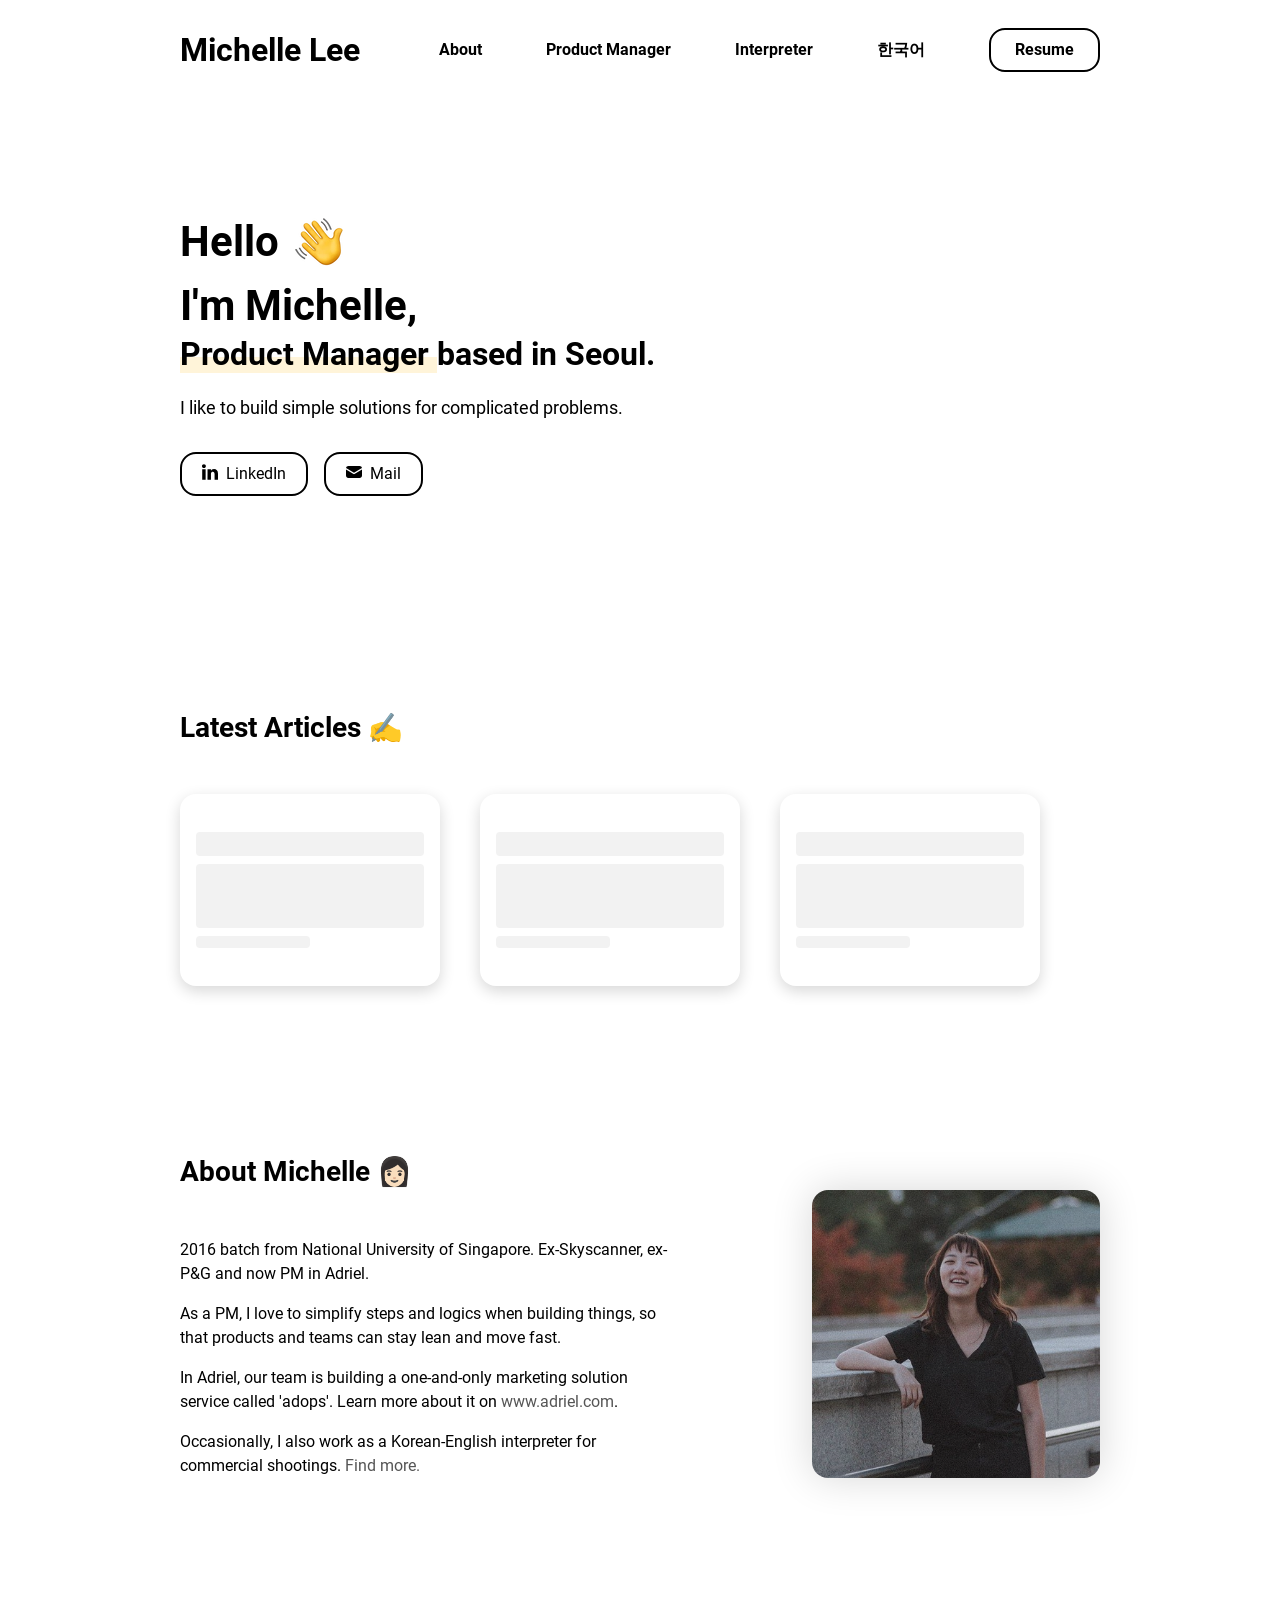
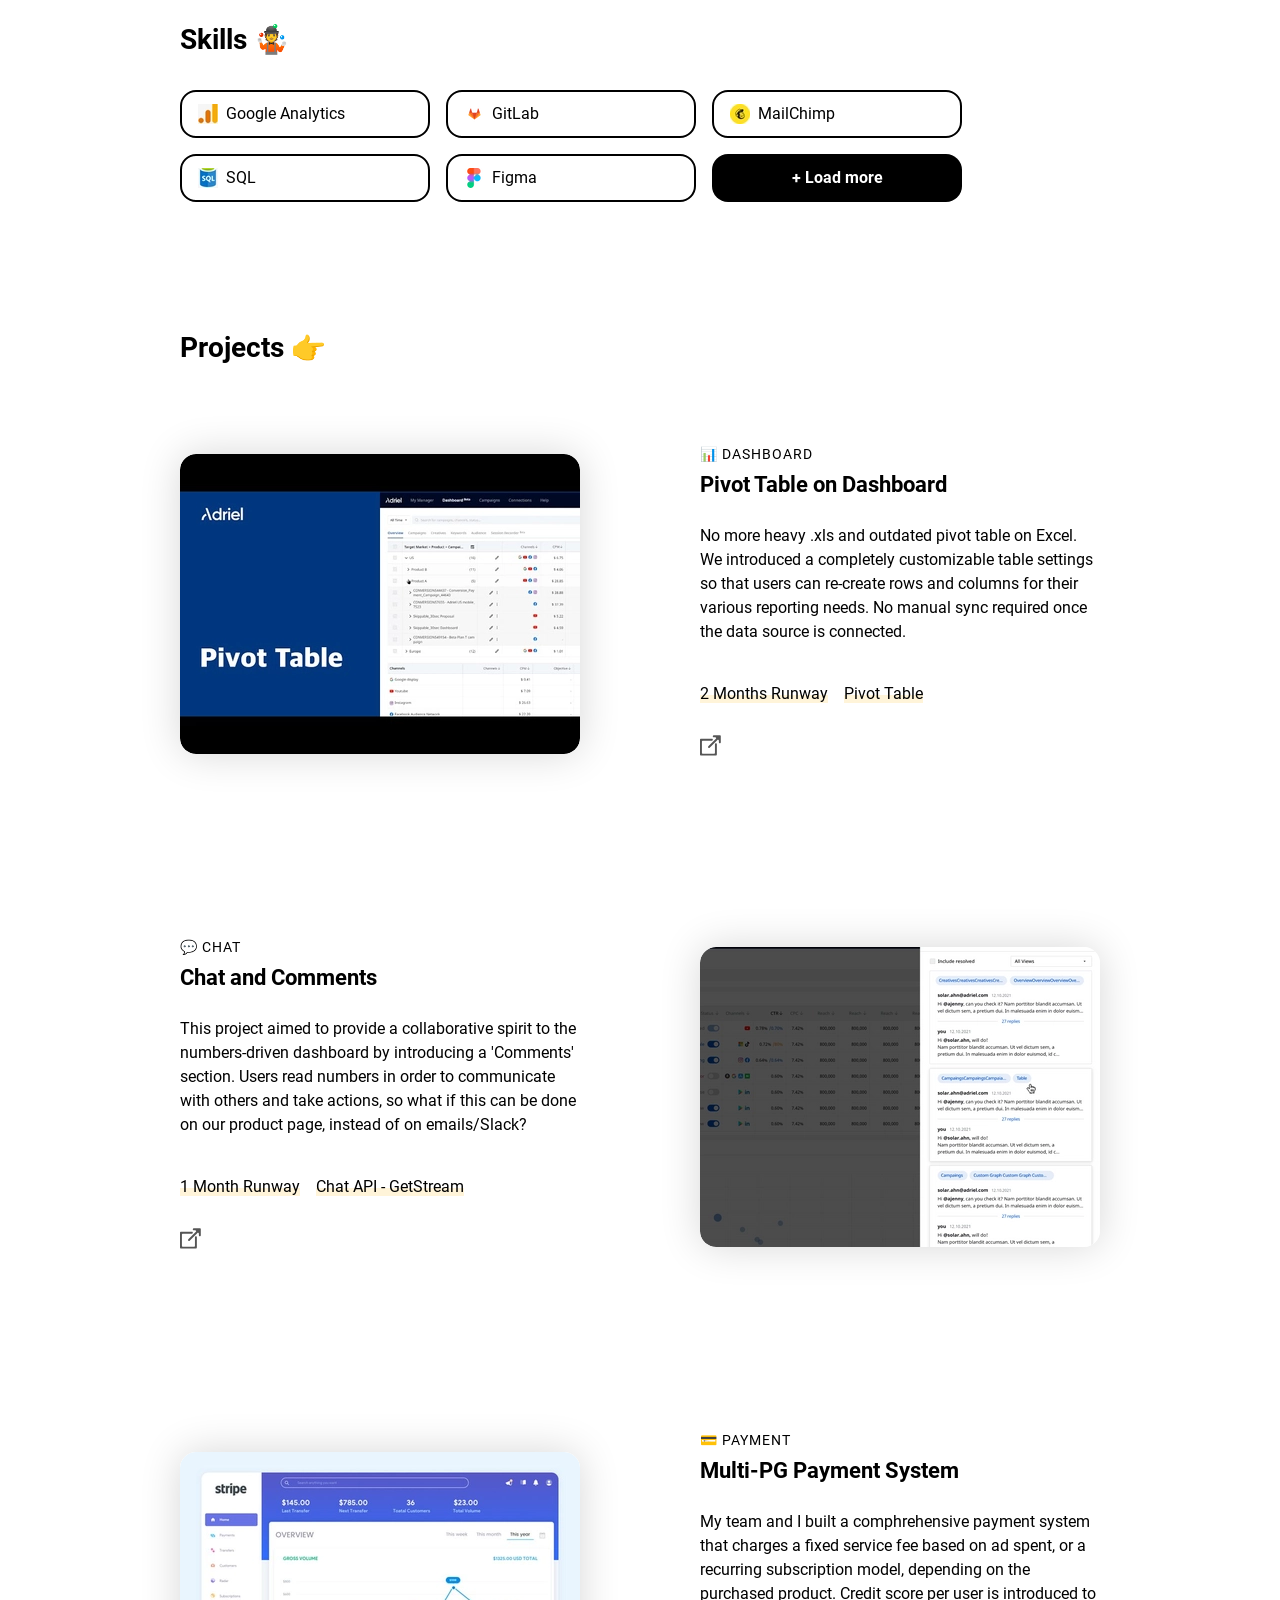
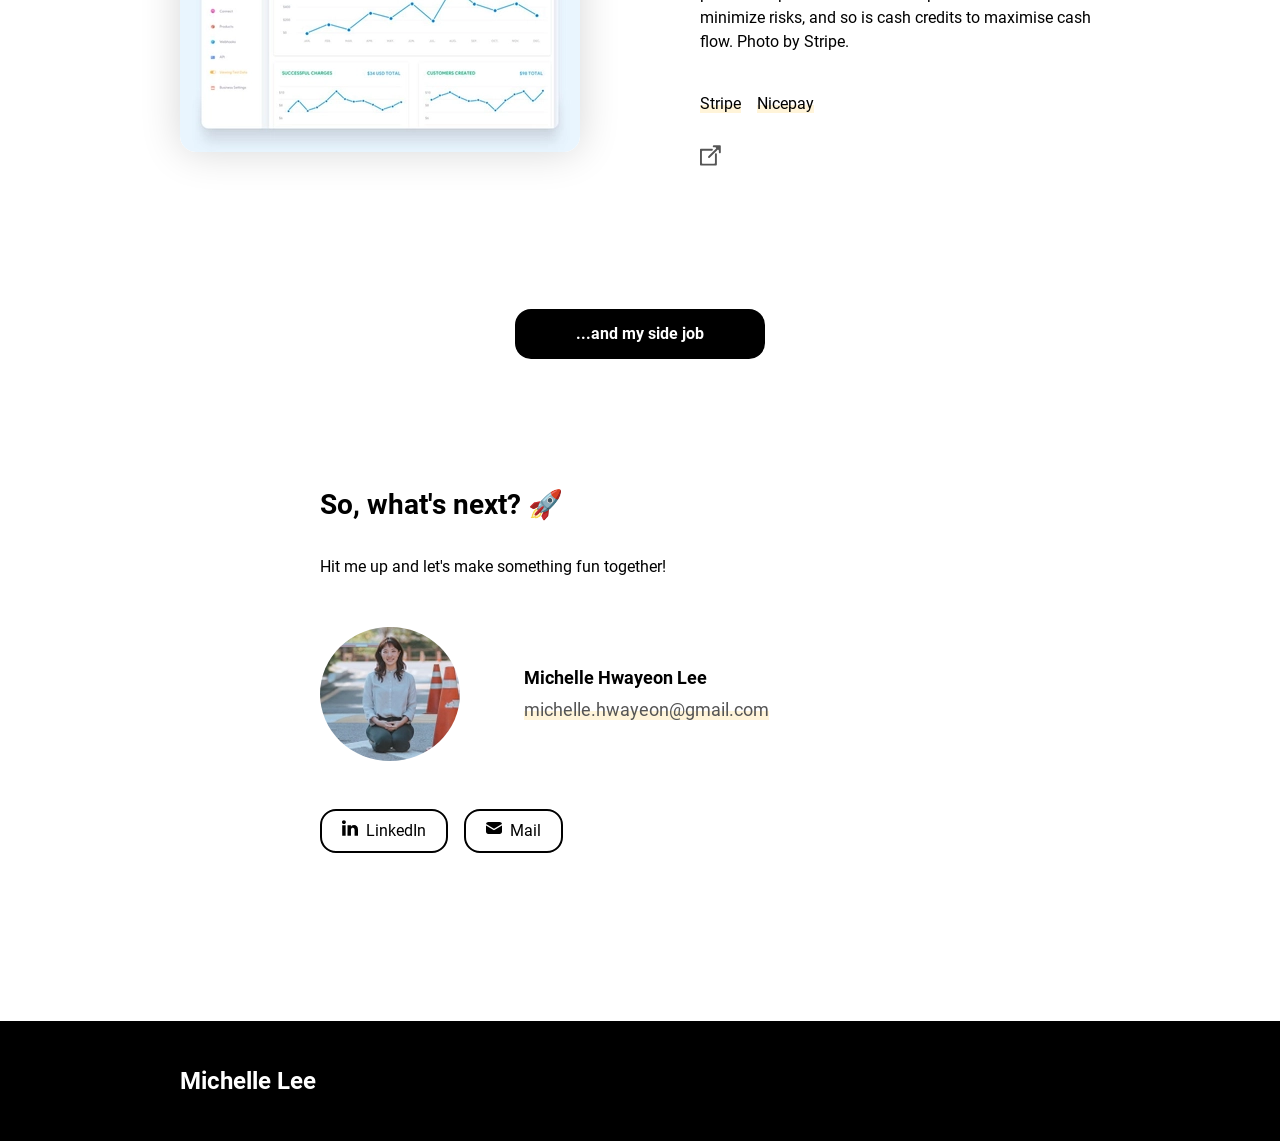
==== commit 1dafeb1c: "Updates" ====
--- a/index.html
+++ b/index.html
@@ -1,6 +1,6 @@
-<!DOCTYPE html><html lang="en"><head><meta charSet="utf-8"/><meta http-equiv="x-ua-compatible" content="ie=edge"/><meta name="viewport" content="width=device-width, initial-scale=1, shrink-to-fit=no"/><meta name="theme-color" content="#000000"/><meta data-react-helmet="true" property="twitter:description" content="Portfolio website about everything that Michelle has worked on"/><meta data-react-helmet="true" property="twitter:title" content="Michelle Hwayeon Lee"/><meta data-react-helmet="true" property="twitter:creator" content="Michelle Hwayeon Lee"/><meta data-react-helmet="true" property="twitter:card" content="summary"/><meta data-react-helmet="true" property="og:type" content="website"/><meta data-react-helmet="true" property="og:description" content="Portfolio website about everything that Michelle has worked on"/><meta data-react-helmet="true" property="og:url" content="https://michellehylee.com/"/><meta data-react-helmet="true" property="og:site_name" content="Michelle Hwayeon Lee"/><meta data-react-helmet="true" property="og:title" content="Michelle Hwayeon Lee"/><meta data-react-helmet="true" name="description" content="Portfolio website about everything that Michelle has worked on"/><meta name="generator" content="Gatsby 4.6.0"/><style data-href="/styles.53effa7b6a59b20890c6.css" data-identity="gatsby-global-css">@font-face{font-display:swap;font-family:Roboto;font-style:normal;font-weight:400;src:url(/static/roboto-cyrillic-ext-400-normal-493afe7ae8ecfe26880062706f9bc876.woff2) format("woff2"),url(/static/roboto-all-400-normal-376ea5d93f71583052f65de4e0c6a92c.woff) format("woff");unicode-range:U+0460-052f,U+1c80-1c88,U+20b4,U+2de0-2dff,U+a640-a69f,U+fe2e-fe2f}@font-face{font-display:swap;font-family:Roboto;font-style:normal;font-weight:400;src:url([data-uri]) format("woff2"),url(/static/roboto-all-400-normal-376ea5d93f71583052f65de4e0c6a92c.woff) format("woff");unicode-range:U+0400-045f,U+0490-0491,U+04b0-04b1,U+2116}@font-face{font-display:swap;font-family:Roboto;font-style:normal;font-weight:400;src:url([data-uri]) format("woff2"),url(/static/roboto-all-400-normal-376ea5d93f71583052f65de4e0c6a92c.woff) format("woff");unicode-range:U+1f??}@font-face{font-display:swap;font-family:Roboto;font-style:normal;font-weight:400;src:url([data-uri]) format("woff2"),url(/static/roboto-all-400-normal-376ea5d93f71583052f65de4e0c6a92c.woff) format("woff");unicode-range:U+0370-03ff}@font-face{font-display:swap;font-family:Roboto;font-style:normal;font-weight:400;src:url([data-uri]) format("woff2"),url(/static/roboto-all-400-normal-376ea5d93f71583052f65de4e0c6a92c.woff) format("woff");unicode-range:U+0102-0103,U+0110-0111,U+0128-0129,U+0168-0169,U+01a0-01a1,U+01af-01b0,U+1ea0-1ef9,U+20ab}@font-face{font-display:swap;font-family:Roboto;font-style:normal;font-weight:400;src:url(/static/roboto-latin-ext-400-normal-c3dcdbd5bb4d4af80817dc0edc1cd888.woff2) format("woff2"),url(/static/roboto-all-400-normal-376ea5d93f71583052f65de4e0c6a92c.woff) format("woff");unicode-range:U+0100-024f,U+0259,U+1e??,U+2020,U+20a0-20ab,U+20ad-20cf,U+2113,U+2c60-2c7f,U+a720-a7ff}@font-face{font-display:swap;font-family:Roboto;font-style:normal;font-weight:400;src:url(/static/roboto-latin-400-normal-4673b4537a84c7f7a130799aa6af329b.woff2) format("woff2"),url(/static/roboto-all-400-normal-376ea5d93f71583052f65de4e0c6a92c.woff) format("woff");unicode-range:U+00??,U+0131,U+0152-0153,U+02bb-02bc,U+02c6,U+02da,U+02dc,U+2000-206f,U+2074,U+20ac,U+2122,U+2191,U+2193,U+2212,U+2215,U+feff,U+fffd}@font-face{font-display:swap;font-family:Roboto;font-style:normal;font-weight:700;src:url(/static/roboto-cyrillic-ext-700-normal-b816cda3107bb21c87e131350878a58b.woff2) format("woff2"),url(/static/roboto-all-700-normal-ef6d1d09b20b877fee4ee89fde70755b.woff) format("woff");unicode-range:U+0460-052f,U+1c80-1c88,U+20b4,U+2de0-2dff,U+a640-a69f,U+fe2e-fe2f}@font-face{font-display:swap;font-family:Roboto;font-style:normal;font-weight:700;src:url([data-uri]) format("woff2"),url(/static/roboto-all-700-normal-ef6d1d09b20b877fee4ee89fde70755b.woff) format("woff");unicode-range:U+0400-045f,U+0490-0491,U+04b0-04b1,U+2116}@font-face{font-display:swap;font-family:Roboto;font-style:normal;font-weight:700;src:url([data-uri]) format("woff2"),url(/static/roboto-all-700-normal-ef6d1d09b20b877fee4ee89fde70755b.woff) format("woff");unicode-range:U+1f??}@font-face{font-display:swap;font-family:Roboto;font-style:normal;font-weight:700;src:url([data-uri]) format("woff2"),url(/static/roboto-all-700-normal-ef6d1d09b20b877fee4ee89fde70755b.woff) format("woff");unicode-range:U+0370-03ff}@font-face{font-display:swap;font-family:Roboto;font-style:normal;font-weight:700;src:url([data-uri]) format("woff2"),url(/static/roboto-all-700-normal-ef6d1d09b20b877fee4ee89fde70755b.woff) format("woff");unicode-range:U+0102-0103,U+0110-0111,U+0128-0129,U+0168-0169,U+01a0-01a1,U+01af-01b0,U+1ea0-1ef9,U+20ab}@font-face{font-display:swap;font-family:Roboto;font-style:normal;font-weight:700;src:url(/static/roboto-latin-ext-700-normal-bcf37d666ce10b3556cd04b17d96d68d.woff2) format("woff2"),url(/static/roboto-all-700-normal-ef6d1d09b20b877fee4ee89fde70755b.woff) format("woff");unicode-range:U+0100-024f,U+0259,U+1e??,U+2020,U+20a0-20ab,U+20ad-20cf,U+2113,U+2c60-2c7f,U+a720-a7ff}@font-face{font-display:swap;font-family:Roboto;font-style:normal;font-weight:700;src:url(/static/roboto-latin-700-normal-0682ca7f74351d42bf73ed1e95572bfe.woff2) format("woff2"),url(/static/roboto-all-700-normal-ef6d1d09b20b877fee4ee89fde70755b.woff) format("woff");unicode-range:U+00??,U+0131,U+0152-0153,U+02bb-02bc,U+02c6,U+02da,U+02dc,U+2000-206f,U+2074,U+20ac,U+2122,U+2191,U+2193,U+2212,U+2215,U+feff,U+fffd}
+<!DOCTYPE html><html lang="en"><head><meta charSet="utf-8"/><meta http-equiv="x-ua-compatible" content="ie=edge"/><meta name="viewport" content="width=device-width, initial-scale=1, shrink-to-fit=no"/><meta name="theme-color" content="#000000"/><meta data-react-helmet="true" property="twitter:description" content="Portfolio website about everything that Michelle has worked on"/><meta data-react-helmet="true" property="twitter:title" content="Michelle Hwayeon Lee&#x27;s Portfolio"/><meta data-react-helmet="true" property="twitter:creator" content="Michelle Hwayeon Lee"/><meta data-react-helmet="true" property="twitter:card" content="summary"/><meta data-react-helmet="true" property="og:type" content="website"/><meta data-react-helmet="true" property="og:description" content="Portfolio website about everything that Michelle has worked on"/><meta data-react-helmet="true" property="og:url" content="https://michellehylee.com/"/><meta data-react-helmet="true" property="og:site_name" content="Michelle Hwayeon Lee&#x27;s Portfolio"/><meta data-react-helmet="true" property="og:title" content="Michelle Hwayeon Lee&#x27;s Portfolio"/><meta data-react-helmet="true" name="description" content="Portfolio website about everything that Michelle has worked on"/><meta name="generator" content="Gatsby 4.6.0"/><style data-href="/styles.53effa7b6a59b20890c6.css" data-identity="gatsby-global-css">@font-face{font-display:swap;font-family:Roboto;font-style:normal;font-weight:400;src:url(/static/roboto-cyrillic-ext-400-normal-493afe7ae8ecfe26880062706f9bc876.woff2) format("woff2"),url(/static/roboto-all-400-normal-376ea5d93f71583052f65de4e0c6a92c.woff) format("woff");unicode-range:U+0460-052f,U+1c80-1c88,U+20b4,U+2de0-2dff,U+a640-a69f,U+fe2e-fe2f}@font-face{font-display:swap;font-family:Roboto;font-style:normal;font-weight:400;src:url([data-uri]) format("woff2"),url(/static/roboto-all-400-normal-376ea5d93f71583052f65de4e0c6a92c.woff) format("woff");unicode-range:U+0400-045f,U+0490-0491,U+04b0-04b1,U+2116}@font-face{font-display:swap;font-family:Roboto;font-style:normal;font-weight:400;src:url([data-uri]) format("woff2"),url(/static/roboto-all-400-normal-376ea5d93f71583052f65de4e0c6a92c.woff) format("woff");unicode-range:U+1f??}@font-face{font-display:swap;font-family:Roboto;font-style:normal;font-weight:400;src:url([data-uri]) format("woff2"),url(/static/roboto-all-400-normal-376ea5d93f71583052f65de4e0c6a92c.woff) format("woff");unicode-range:U+0370-03ff}@font-face{font-display:swap;font-family:Roboto;font-style:normal;font-weight:400;src:url([data-uri]) format("woff2"),url(/static/roboto-all-400-normal-376ea5d93f71583052f65de4e0c6a92c.woff) format("woff");unicode-range:U+0102-0103,U+0110-0111,U+0128-0129,U+0168-0169,U+01a0-01a1,U+01af-01b0,U+1ea0-1ef9,U+20ab}@font-face{font-display:swap;font-family:Roboto;font-style:normal;font-weight:400;src:url(/static/roboto-latin-ext-400-normal-c3dcdbd5bb4d4af80817dc0edc1cd888.woff2) format("woff2"),url(/static/roboto-all-400-normal-376ea5d93f71583052f65de4e0c6a92c.woff) format("woff");unicode-range:U+0100-024f,U+0259,U+1e??,U+2020,U+20a0-20ab,U+20ad-20cf,U+2113,U+2c60-2c7f,U+a720-a7ff}@font-face{font-display:swap;font-family:Roboto;font-style:normal;font-weight:400;src:url(/static/roboto-latin-400-normal-4673b4537a84c7f7a130799aa6af329b.woff2) format("woff2"),url(/static/roboto-all-400-normal-376ea5d93f71583052f65de4e0c6a92c.woff) format("woff");unicode-range:U+00??,U+0131,U+0152-0153,U+02bb-02bc,U+02c6,U+02da,U+02dc,U+2000-206f,U+2074,U+20ac,U+2122,U+2191,U+2193,U+2212,U+2215,U+feff,U+fffd}@font-face{font-display:swap;font-family:Roboto;font-style:normal;font-weight:700;src:url(/static/roboto-cyrillic-ext-700-normal-b816cda3107bb21c87e131350878a58b.woff2) format("woff2"),url(/static/roboto-all-700-normal-ef6d1d09b20b877fee4ee89fde70755b.woff) format("woff");unicode-range:U+0460-052f,U+1c80-1c88,U+20b4,U+2de0-2dff,U+a640-a69f,U+fe2e-fe2f}@font-face{font-display:swap;font-family:Roboto;font-style:normal;font-weight:700;src:url([data-uri]) format("woff2"),url(/static/roboto-all-700-normal-ef6d1d09b20b877fee4ee89fde70755b.woff) format("woff");unicode-range:U+0400-045f,U+0490-0491,U+04b0-04b1,U+2116}@font-face{font-display:swap;font-family:Roboto;font-style:normal;font-weight:700;src:url([data-uri]) format("woff2"),url(/static/roboto-all-700-normal-ef6d1d09b20b877fee4ee89fde70755b.woff) format("woff");unicode-range:U+1f??}@font-face{font-display:swap;font-family:Roboto;font-style:normal;font-weight:700;src:url([data-uri]) format("woff2"),url(/static/roboto-all-700-normal-ef6d1d09b20b877fee4ee89fde70755b.woff) format("woff");unicode-range:U+0370-03ff}@font-face{font-display:swap;font-family:Roboto;font-style:normal;font-weight:700;src:url([data-uri]) format("woff2"),url(/static/roboto-all-700-normal-ef6d1d09b20b877fee4ee89fde70755b.woff) format("woff");unicode-range:U+0102-0103,U+0110-0111,U+0128-0129,U+0168-0169,U+01a0-01a1,U+01af-01b0,U+1ea0-1ef9,U+20ab}@font-face{font-display:swap;font-family:Roboto;font-style:normal;font-weight:700;src:url(/static/roboto-latin-ext-700-normal-bcf37d666ce10b3556cd04b17d96d68d.woff2) format("woff2"),url(/static/roboto-all-700-normal-ef6d1d09b20b877fee4ee89fde70755b.woff) format("woff");unicode-range:U+0100-024f,U+0259,U+1e??,U+2020,U+20a0-20ab,U+20ad-20cf,U+2113,U+2c60-2c7f,U+a720-a7ff}@font-face{font-display:swap;font-family:Roboto;font-style:normal;font-weight:700;src:url(/static/roboto-latin-700-normal-0682ca7f74351d42bf73ed1e95572bfe.woff2) format("woff2"),url(/static/roboto-all-700-normal-ef6d1d09b20b877fee4ee89fde70755b.woff) format("woff");unicode-range:U+00??,U+0131,U+0152-0153,U+02bb-02bc,U+02c6,U+02da,U+02dc,U+2000-206f,U+2074,U+20ac,U+2122,U+2191,U+2193,U+2212,U+2215,U+feff,U+fffd}
 
-/*! normalize.css v8.0.1 | MIT License | github.com/necolas/normalize.css */html{-webkit-text-size-adjust:100%;line-height:1.15}body{margin:0}main{display:block}h1{font-size:2em;margin:.67em 0}hr{box-sizing:content-box;height:0;overflow:visible}pre{font-family:monospace,monospace;font-size:1em}a{background-color:transparent}abbr[title]{border-bottom:none;text-decoration:underline;text-decoration:underline dotted}b,strong{font-weight:bolder}code,kbd,samp{font-family:monospace,monospace;font-size:1em}small{font-size:80%}sub,sup{font-size:75%;line-height:0;position:relative;vertical-align:baseline}sub{bottom:-.25em}sup{top:-.5em}img{border-style:none}button,input,optgroup,select,textarea{font-family:inherit;font-size:100%;line-height:1.15;margin:0}button,input{overflow:visible}button,select{text-transform:none}[type=button],[type=reset],[type=submit],button{-webkit-appearance:button}[type=button]::-moz-focus-inner,[type=reset]::-moz-focus-inner,[type=submit]::-moz-focus-inner,button::-moz-focus-inner{border-style:none;padding:0}[type=button]:-moz-focusring,[type=reset]:-moz-focusring,[type=submit]:-moz-focusring,button:-moz-focusring{outline:1px dotted ButtonText}fieldset{padding:.35em .75em .625em}legend{box-sizing:border-box;color:inherit;display:table;max-width:100%;padding:0;white-space:normal}progress{vertical-align:baseline}textarea{overflow:auto}[type=checkbox],[type=radio]{box-sizing:border-box;padding:0}[type=number]::-webkit-inner-spin-button,[type=number]::-webkit-outer-spin-button{height:auto}[type=search]{-webkit-appearance:textfield;outline-offset:-2px}[type=search]::-webkit-search-decoration{-webkit-appearance:none}::-webkit-file-upload-button{-webkit-appearance:button;font:inherit}details{display:block}summary{display:list-item}[hidden],template{display:none}:root{--breakpoint-xs:480px;--breakpoint-sm:768px;--breakpoint-md:992px;--breakpoint-lg:1200px;--border-radius:1rem;--page-width:62.5rem;--page-padding:0 2.5rem;--header-height:6.25rem;--footer-height:7.5rem}*{box-sizing:border-box}html{scroll-behavior:smooth}body,html{height:100%;width:100%}body{text-rendering:optimizeLegibility;background-color:var(--background-color);color:var(--text-color);font-family:var(--base-font);font-size:1rem;font-weight:400;line-height:1.5rem}body.fixed{overflow:hidden;position:fixed}a{-webkit-text-decoration-skip:ink;color:var(--subtext-color);cursor:pointer;display:inline-block;text-decoration:none;text-decoration-skip-ink:auto}a:hover{outline:0}a:focus{outline-color:var(--subtext-color);outline-style:dotted;outline-width:2px}h1{color:var(--primary-color);font-size:1.75rem;font-weight:700;line-height:2rem;margin:1rem 0}h2{font-size:1.625rem}h2,h3{color:var(--primary-color);font-weight:700;line-height:2rem;margin:2rem 0 1rem}h3{font-size:1.375rem}h4{color:var(--primary-color);font-size:1.125rem;font-weight:700;line-height:2rem;margin:2rem 0 1rem}hr{border-width:.05rem;color:var(--tertiary-color);margin:3rem auto;opacity:.1}u{box-shadow:inset 0 -.5em 0 var(--secondary-color);text-decoration:none;transition:box-shadow .3s ease-out}u:hover{box-shadow:inset 0 -1em 0 var(--secondary-color)}#___gatsby,#gatsby-focus-wrapper{height:100%;width:100%}@media screen and (prefers-reduced-motion:reduce){html{scroll-behavior:auto}}body[data-theme=lightTheme]{--primary-color:#000;--secondary-color:#fff4d9;--tertiary-color:#f2f2f2;--text-color:#000;--subtext-color:#555;--background-color:#fff;--card-background-color:#fff;--scroll-bar-color:rgba(0,0,0,.5);--box-shadow-color:rgba(0,0,0,.16);--box-shadow-hover-color:rgba(0,0,0,.32);--base-font:"Roboto",Arial,sans-serif}body[data-theme=darkTheme]{--primary-color:#fafafa;--secondary-color:#341677;--tertiary-color:#252525;--text-color:hsla(0,0%,100%,.87);--subtext-color:#aaa;--background-color:#121212;--card-background-color:#1c1c1c;--scroll-bar-color:hsla(0,0%,100%,.5);--box-shadow-color:rgba(0,0,0,.16);--box-shadow-hover-color:rgba(0,0,0,.32);--base-font:"Roboto",Arial,sans-serif}.style-module--Logo--xzURL{color:var(--primary-color);-webkit-filter:none!important;filter:none!important;font-size:1.75rem;font-weight:900;pointer-events:auto!important;position:relative;-webkit-user-select:auto!important;-ms-user-select:auto!important;user-select:auto!important;z-index:13}@-webkit-keyframes fadeIn{0%{opacity:0}to{opacity:1}}@keyframes fadeIn{0%{opacity:0}to{opacity:1}}@-webkit-keyframes fadeOut{0%{opacity:1}to{opacity:0}}@keyframes fadeOut{0%{opacity:1}to{opacity:0}}@-webkit-keyframes fadeUp{0%{opacity:0;-webkit-transform:translateY(20px);transform:translateY(20px)}to{opacity:1;-webkit-transform:translateY(0);transform:translateY(0)}}@keyframes fadeUp{0%{opacity:0;-webkit-transform:translateY(20px);transform:translateY(20px)}to{opacity:1;-webkit-transform:translateY(0);transform:translateY(0)}}@-webkit-keyframes fadeDown{0%{opacity:0;-webkit-transform:translateY(-20px);transform:translateY(-20px)}to{opacity:1;-webkit-transform:translateY(0);transform:translateY(0)}}@keyframes fadeDown{0%{opacity:0;-webkit-transform:translateY(-20px);transform:translateY(-20px)}to{opacity:1;-webkit-transform:translateY(0);transform:translateY(0)}}@-webkit-keyframes fadeLeft{0%{opacity:0;-webkit-transform:translateX(20px);transform:translateX(20px)}to{opacity:1;-webkit-transform:translateX(0);transform:translateX(0)}}@keyframes fadeLeft{0%{opacity:0;-webkit-transform:translateX(20px);transform:translateX(20px)}to{opacity:1;-webkit-transform:translateX(0);transform:translateX(0)}}@-webkit-keyframes scaleIn{0%{opacity:0;-webkit-transform:scaleY(0);transform:scaleY(0)}to{opacity:1;-webkit-transform:scaleY(1);transform:scaleY(1)}}@keyframes scaleIn{0%{opacity:0;-webkit-transform:scaleY(0);transform:scaleY(0)}to{opacity:1;-webkit-transform:scaleY(1);transform:scaleY(1)}}@-webkit-keyframes reduceHeight{0%{height:100%}to{height:0%}}@keyframes reduceHeight{0%{height:100%}to{height:0%}}@-webkit-keyframes waving-hand{0%{-webkit-transform:rotate(0deg);transform:rotate(0deg)}10%{-webkit-transform:rotate(14deg);transform:rotate(14deg)}20%{-webkit-transform:rotate(-8deg);transform:rotate(-8deg)}30%{-webkit-transform:rotate(14deg);transform:rotate(14deg)}40%{-webkit-transform:rotate(-4deg);transform:rotate(-4deg)}50%{-webkit-transform:rotate(10deg);transform:rotate(10deg)}60%{-webkit-transform:rotate(0deg);transform:rotate(0deg)}to{-webkit-transform:rotate(0deg);transform:rotate(0deg)}}@keyframes waving-hand{0%{-webkit-transform:rotate(0deg);transform:rotate(0deg)}10%{-webkit-transform:rotate(14deg);transform:rotate(14deg)}20%{-webkit-transform:rotate(-8deg);transform:rotate(-8deg)}30%{-webkit-transform:rotate(14deg);transform:rotate(14deg)}40%{-webkit-transform:rotate(-4deg);transform:rotate(-4deg)}50%{-webkit-transform:rotate(10deg);transform:rotate(10deg)}60%{-webkit-transform:rotate(0deg);transform:rotate(0deg)}to{-webkit-transform:rotate(0deg);transform:rotate(0deg)}}.style-module--SplashScreen--vXOkg{align-items:center;background-color:var(--primary-color);display:flex;height:100%;justify-content:center;left:0;position:fixed;top:0;width:100%;z-index:900}.style-module--LogoWrapper--BA0Hc{align-items:center;display:flex;height:4rem;justify-content:center;position:relative;width:auto}.style-module--Backdrop--IqgMA{background-color:var(--primary-color);height:100%;left:0;position:absolute;top:0;width:100%;z-index:1000}.style-module--Footer--pX9BK{align-items:center;background:var(--primary-color);border-top:none;display:flex;flex-direction:row;height:auto;margin-top:2rem;min-height:var(--footer-height);width:100%}.style-module--ContentWrapper--6BjK8{align-items:center;display:flex;flex-direction:row;height:100%;justify-content:space-between;margin:0 auto;max-width:var(--page-width);padding:var(--page-padding);width:100%}.style-module--Links--Lg8lq{display:flex;flex-direction:row;justify-content:space-between;width:auto}.style-module--Links--Lg8lq a{color:var(--background-color);font-size:.875rem;font-weight:700;letter-spacing:1px;margin-right:2rem;text-transform:uppercase}.style-module--Links--Lg8lq a:last-child{margin-right:0}@media (min-width:768px){.style-module--Links--Lg8lq a{margin-right:4rem}}.style-module--Header--mZOzg{align-items:center;background:var(--background-color);display:flex;flex-direction:row;height:auto;min-height:var(--header-height);width:100%}.style-module--ContentWrapper --XYxH4{align-items:center;display:flex;height:100%;justify-content:space-between;margin:0 auto;max-width:var(--page-width);padding:var(--page-padding);width:100%}.style-module--Burger--GrdOa{background:transparent;border:none;cursor:pointer;display:flex;flex-direction:column;height:2rem;justify-content:space-around;padding:0;width:2rem;z-index:12}.style-module--Burger--GrdOa:focus{outline:none}.style-module--Burger--GrdOa div{background:var(--primary-color);border-radius:.625rem;height:.25rem;position:relative;-webkit-transform-origin:1px;transform-origin:1px;transition:all .3s ease-in-out;width:2rem}.style-module--Burger--GrdOa div:first-child{-webkit-transform:rotate(0);transform:rotate(0)}.style-module--Burger--GrdOa div:nth-child(2){opacity:1;-webkit-transform:translateX(0);transform:translateX(0)}.style-module--Burger--GrdOa div:nth-child(3){-webkit-transform:rotate(0);transform:rotate(0)}.style-module--TopNavigationBar--V0syT{align-items:center;background:var(--background-color);display:flex;justify-content:space-between;width:auto}.style-module--TopNavigationBar--V0syT a{color:var(--primary-color);font-size:1rem;font-weight:700;margin-right:4rem;padding:0;position:relative;text-align:center}.style-module--TopNavigationBar--V0syT a:last-child{margin-right:0}.style-module--TopNavigationBar--V0syT a.style-module--NavLink--lBAYL:before{background-color:var(--primary-color);bottom:-.125rem;content:"";height:.1563rem;position:absolute;transition:.2s ease-out;width:0}.style-module--TopNavigationBar--V0syT a.style-module--NavLink--lBAYL:hover:before{width:100%}.style-module--TopNavigationBar--V0syT a.style-module--CtaButton--z3hq0{background:var(--background-color);border:.125rem solid var(--primary-color);border-radius:var(--border-radius);height:auto;padding:.5rem 1.5rem;transition:20ms ease-out;width:auto}.style-module--TopNavigationBar--V0syT a.style-module--CtaButton--z3hq0:hover{background:var(--primary-color);color:var(--background-color)}.style-module--SideBarWrapper--5xUjZ{bottom:0;display:block;height:100vh;outline:0;position:fixed;right:0;top:0;-webkit-transform:translateX(100%);transform:translateX(100%);transition:all .3s ease-in-out;visibility:hidden;width:100%;z-index:10}.style-module--SideNavigationBar--V6e\+O{background:var(--background-color);display:flex;flex-direction:column;height:100vh;justify-content:center;margin-left:auto;padding:2rem;position:relative;right:0;text-align:left;width:55%}.style-module--SideNavigationBar--V6e\+O a{color:var(--primary-color);font-size:1.5rem;font-weight:700;padding:1.5rem 0;text-align:center}.style-module--SideNavigationBar--V6e\+O a.style-module--CtaButton--z3hq0{background:var(--background-color);border:.125rem solid var(--primary-color);border-radius:var(--border-radius);height:auto;margin:1.5rem auto;padding:1rem 1.5rem;width:auto}.style-module--SideBarBackdrop--\+0cBv{background:rgba(0,0,0,.3);display:none;height:100%;left:0;position:fixed;top:0;transition:all .3s ease-in-out;width:100%;z-index:9}.style-module--Blurred--8gPkd footer,.style-module--Blurred--8gPkd main{-webkit-filter:blur(5px);filter:blur(5px);overflow:hidden;pointer-events:none;transition:all .3s ease-out;-webkit-user-select:none;-ms-user-select:none;user-select:none}.CookieConsent{align-items:center;background:var(--primary-color);border-radius:var(--border-radius);color:var(--background-color);display:flex;flex-direction:column;justify-content:space-between;margin:0 auto;max-width:var(--page-width);padding:1rem 2rem;width:90%}.CookieConsent button{background-color:var(--primary-color);border:2px solid var(--background-color);border-radius:var(--border-radius);color:var(--background-color);font-size:.875rem;font-weight:700;height:3rem;margin:0 1rem 0 0;outline:none;padding:1rem;text-align:center;text-decoration:none;text-transform:uppercase;width:8rem}.CookieConsent button:active,.CookieConsent button:focus,.CookieConsent button:hover{cursor:pointer;outline:none}.CookieConsent button#confirm{background-color:var(--background-color);border:none;color:var(--primary-color);margin:0}@media (min-width:992px){.CookieConsent{flex-direction:row}}.style-module--CookieBar--kxAGJ{bottom:1rem;left:0;margin:0;position:fixed;width:100%;z-index:999}.style-module--Layout--s6yp3{display:grid;grid-template-columns:100%;grid-template-rows:auto 1fr auto;margin:0 auto;min-height:100%;width:100%}.style-module--Layout--s6yp3 main{margin-top:2rem}.style-module--Section--HYcY6{background:var(--background-color);height:auto;scroll-margin-top:60px;width:100%}.style-module--Section--HYcY6 .style-module--Heading--LAAvY{font-size:1.75rem;line-height:2.25rem;margin:0 0 2rem}.style-module--ContentWrapper --Nt3lH{height:100%;margin:0 auto 8rem;max-width:var(--page-width);padding:var(--page-padding);width:100%}.style-module--AuthorSnippet--fHN99{align-items:flex-start;display:flex;flex-direction:column;justify-content:space-between;max-width:660px;padding:0;width:100%}.style-module--AuthorSnippet--fHN99 .style-module--Avatar--HiziA{border-radius:50%;height:100px;width:100px}.style-module--AuthorSnippet--fHN99 .style-module--Description--G71wk{margin-top:1rem;width:100%}.style-module--AuthorSnippet--fHN99 .style-module--WrittenBy--GBoAA{color:var(--subtext-color);font-size:.875rem;letter-spacing:.5px}.style-module--AuthorSnippet--fHN99 .style-module--Bio--L9jdK{margin:.5rem 0}@media screen and (min-width:768px){.style-module--AuthorSnippet--fHN99{align-items:center;flex-direction:row;justify-content:space-between;padding:var(--page-padding)}.style-module--AuthorSnippet--fHN99 .style-module--Description--G71wk{max-width:27.5rem;width:100%}}.style-module--Breadcrumb--FUh7R{background-color:var(--subtext-color);border-radius:var(--border-radius);display:inline-block;font-size:12px;font-weight:400;margin-bottom:2rem;padding:0 .5rem}.style-module--Breadcrumb--FUh7R a{letter-spacing:1px}.style-module--Breadcrumb--FUh7R .style-module--BackArrow--92zoa,.style-module--Breadcrumb--FUh7R a{color:var(--background-color)}.style-module--Breadcrumb--FUh7R .style-module--BackArrow--92zoa{margin-right:.25rem}.style-module--Article--pFdyf{height:100%;margin:0 auto;max-width:740px;padding:var(--page-padding);width:100%}.style-module--Article--pFdyf .style-module--Banner--y9rID,.style-module--Article--pFdyf .style-module--Body--nax22,.style-module--Article--pFdyf .style-module--Footer--1Aj9z,.style-module--Article--pFdyf .style-module--Header--H6-D9{margin-bottom:3rem}.style-module--Article--pFdyf .style-module--Category--1CoYz{color:var(--subtext-color);display:block;font-size:.875rem;font-weight:700;letter-spacing:1px;text-transform:uppercase}.style-module--Article--pFdyf .style-module--Details--kmdiu{font-size:.875rem;letter-spacing:.5px}.style-module--Article--pFdyf .style-module--ReadingTime--RSBki{margin-left:.5rem}.style-module--Article--pFdyf .style-module--ReadingTime--RSBki:before{content:"–";margin-right:.5rem}.style-module--Article--pFdyf .style-module--BannerImage--ccjd3{border-radius:var(--border-radius);margin-bottom:0}.style-module--Article--pFdyf .style-module--BannerCaption--VRhK6{display:block;font-size:.875rem;letter-spacing:.5px;text-align:center}.style-module--Article--pFdyf .style-module--Body--nax22 .style-module--Content--pkA2h{font-size:1.125rem;line-height:2rem;margin-bottom:3rem}.style-module--Article--pFdyf .style-module--Body--nax22 .style-module--Keyword--miw0l{background-color:var(--tertiary-color);border-radius:.5rem;color:var(--subtext-color);font-size:.875rem;margin-right:.5rem;padding:.125rem .375rem}.style-module--Article--pFdyf .style-module--Footer--1Aj9z{border-top:3px solid var(--tertiary-color);padding-top:3rem}.style-module--SlideContainer--YL8oD{-webkit-overflow-scrolling:touch;margin:0 -2.5rem;overflow-x:auto;overflow-y:hidden;padding:var(--page-padding);padding-bottom:.5rem;white-space:nowrap}.style-module--SlideContainer--YL8oD::-webkit-scrollbar{display:none}@media (hover:hover){.style-module--SlideContainer--YL8oD{scrollbar-color:var(--scroll-bar-color)}.style-module--SlideContainer--YL8oD::-webkit-scrollbar{-webkit-appearance:none;display:block}.style-module--SlideContainer--YL8oD::-webkit-scrollbar:horizontal{height:.8rem}.style-module--SlideContainer--YL8oD::-webkit-scrollbar-thumb{background-color:var(--scroll-bar-color);border:.2rem solid var(--background-color);border-radius:8px}.style-module--SlideContainer--YL8oD::-webkit-scrollbar-track{background-color:var(--background-color);border-radius:8px}}.style-module--Profile--yX-7v{background:var(--background-color);background:linear-gradient(to right,var(--primary-color) 50%,var(--background-color) 50%);background-position:100% 100%;background-size:205% 100%;border:.125rem solid var(--primary-color);border-radius:var(--border-radius);color:var(--primary-color);font-size:1rem;height:auto;margin-right:.5rem;padding:.3rem 1.25rem;transition:all .1s ease-out;width:auto}.style-module--Profile--yX-7v:hover{background-position:0 100%;color:var(--background-color)}.style-module--Profile--yX-7v svg{height:1rem;margin-bottom:-.05rem;margin-right:.25rem;width:1rem}.style-module--Profile--yX-7v:hover svg{-webkit-filter:invert(1);filter:invert(1)}@media (min-width:768px){.style-module--Profile--yX-7v{margin-right:1rem}}.style-module--Hero--Evv0u{display:flex;flex-direction:column;justify-content:center;min-height:50vh}.style-module--Hero--Evv0u .style-module--Title--Twdkw{font-size:2rem;font-weight:700;line-height:2.375rem;margin:0 0 1.5rem}.style-module--Hero--Evv0u .style-module--Subtitle--qhIz8{font-size:1.25rem;font-weight:700;line-height:1.5rem;margin:-.5rem 0 0}.style-module--Hero--Evv0u p{font-size:1.125rem;margin-bottom:2rem}.style-module--Intro--agHzQ{align-items:center;display:flex;justify-content:flex-start}.style-module--ImagePrefix--bcT3l{color:var(--primary-color);display:inline-block;font-size:2rem;font-weight:700;line-height:3rem}.style-module--Image--jVafd{display:inline-block;height:36px;margin-left:1rem;-webkit-transform-origin:70% 70%;transform-origin:70% 70%;width:36px}@media (min-width:768px){.style-module--Hero--Evv0u .style-module--Title--Twdkw{font-size:2.625rem;line-height:4rem;margin-bottom:0}.style-module--Hero--Evv0u .style-module--Subtitle--qhIz8{font-size:2rem;line-height:3rem}.style-module--ImagePrefix--bcT3l{font-size:2.625rem;line-height:4rem}.style-module--Image--jVafd{height:48px;width:48px}}.style-module--Card--xmHd-{background:var(--card-color);border-radius:var(--border-radius);box-shadow:0 5px 15px var(--box-shadow-color);display:inline-flex;flex-direction:column;height:auto;justify-content:space-around;margin:1rem 2.5rem 2rem 0;min-height:12rem;transition:box-shadow .3s ease-out;white-space:normal;width:16.25rem}.style-module--Card--xmHd-:hover{box-shadow:0 5px 15px var(--box-shadow-hover-color)}.style-module--Card--xmHd- .style-module--Banner--1AHea{background:var(--tertiary-color);border-top-left-radius:var(--border-radius);border-top-right-radius:var(--border-radius);height:5rem}.style-module--Card--xmHd- .style-module--ImageWrapper--UDAGh{height:100%;max-height:5rem}.style-module--Card--xmHd- .style-module--Image--Q-EOT{border-top-left-radius:var(--border-radius);border-top-right-radius:var(--border-radius)}.style-module--Card--xmHd- .style-module--DescriptionWrapper--X4Z6Q{display:flex;flex-direction:column;height:auto;justify-content:center;padding:2rem 1rem}.style-module--Card--xmHd- .style-module--Category--7rkhy{color:var(--primary-color);font-weight:700;letter-spacing:1px;text-transform:uppercase}.style-module--Card--xmHd- .style-module--Title--3nDZX{font-size:1rem;font-weight:400;line-height:1.5rem;margin:.25rem 0}.style-module--Card--xmHd- .style-module--Details--W6Sx5{color:var(--subtext-color);font-size:.75rem;letter-spacing:.5px}.style-module--Card--xmHd- .style-module--ReadingTime--oDks7{margin-left:.25rem}.style-module--Card--xmHd- .style-module--ReadingTime--oDks7:before{content:"–";margin-right:.25rem}.style-module--Articles--RF2oE{align-items:center;display:flex;flex-direction:row;justify-content:flex-start}.style-module--About--D2YAT{display:flex;flex-direction:column;justify-content:space-between}.style-module--About--D2YAT .style-module--Description--LgGZH{margin-bottom:3rem;max-width:31.25rem;width:100%}.style-module--About--D2YAT .style-module--ImageWrapper--pBujx{max-width:18rem;width:100%}.style-module--About--D2YAT .style-module--Image--V-O8y{border-radius:var(--border-radius);box-shadow:0 0 2.5rem rgba(0,0,0,.16);-webkit-filter:grayscale(20%) contrast(1) brightness(90%);filter:grayscale(20%) contrast(1) brightness(90%)}@media (min-width:768px){.style-module--About--D2YAT{flex-direction:row;justify-content:space-between}.style-module--About--D2YAT .style-module--Description--LgGZH{margin-bottom:0;margin-right:3rem}.style-module--About--D2YAT .style-module--ImageWrapper--pBujx{margin-top:-2rem}}.style-module--Button--grH1j{background-color:var(--primary-color);border:none;border-radius:var(--border-radius);color:var(--background-color);display:inline-block;font-size:1rem;font-weight:700;height:100%;margin:0 auto;max-width:15.625rem;padding:.8rem 1.5rem;text-align:center;text-decoration:none;width:100%}.style-module--Button--grH1j:active,.style-module--Button--grH1j:hover{cursor:pointer;outline:none}.style-module--Button--grH1j:focus{outline-color:var(--subtext-color);outline-style:dotted;outline-width:2px}.style-module--Listing--UuymE{align-items:stretch;display:flex;flex-direction:row;flex-wrap:wrap;justify-content:flex-start}.style-module--Filter--MTd\+O{margin-bottom:3rem}.style-module--Filter--MTd\+O .style-module--Options--NRW7S{margin-top:1rem}.style-module--Filter--MTd\+O .style-module--Option--g7uSm{border:2px solid var(--subtext-color);border-radius:var(--border-radius);color:var(--subtext-color);cursor:pointer;display:inline-block;font-size:.875rem;font-weight:400;height:2.3125rem;line-height:2.2rem;margin-right:1rem;padding:0 1.5rem;width:auto}.style-module--Filter--MTd\+O .style-module--Option--g7uSm.style-module--Selected--8xZTc{border-color:var(--primary-color);color:var(--primary-color);font-weight:700}.style-module--LoadMore--i0wHR{margin-top:3rem;text-align:center}@media (hover:hover){.style-module--Filter--MTd\+O .style-module--Option--g7uSm:active,.style-module--Filter--MTd\+O .style-module--Option--g7uSm:hover{border-color:var(--primary-color);color:var(--primary-color);font-weight:700}}.style-module--Interests--PTs7f{-webkit-column-gap:1rem;column-gap:1rem;display:grid;grid-auto-flow:row;grid-template-columns:repeat(1,17.5rem);row-gap:1rem}.style-module--Interest--S-1PG{align-items:center;background:var(--card-background-color);border:.125rem solid var(--primary-color);border-radius:var(--border-radius);display:inline-flex;height:3rem;justify-content:flex-start;padding:1rem;width:17.5rem}.style-module--Interests--PTs7f button{max-width:17.5rem}.style-module--Interest--S-1PG .style-module--Icon--S2\+P5{margin-right:.5rem}@media (min-width:600px){.style-module--Interests--PTs7f{grid-template-columns:repeat(2,15.625rem)}.style-module--Interest--S-1PG{width:15.625rem}.style-module--Interests--PTs7f button{max-width:15.625rem}}@media (min-width:880px){.style-module--Interests--PTs7f{grid-template-columns:repeat(3,15.625rem)}}.style-module--Project--bSesc{align-items:center;display:flex;flex-direction:column-reverse;flex-shrink:0;justify-content:flex-end;margin-bottom:2rem;margin-top:3rem;max-width:20rem;padding-right:2.5rem;white-space:normal}.style-module--Project--bSesc .style-module--Details--8i8Oa{display:flex;flex-direction:column;margin-top:3rem;max-width:25rem;width:100%}.style-module--Project--bSesc .style-module--Details--8i8Oa .style-module--Category--8wNOB{font-size:.875rem;letter-spacing:1px;line-height:1rem;text-transform:uppercase}.style-module--Project--bSesc .style-module--Details--8i8Oa .style-module--Title--hQGtV{font-size:1.375rem;font-weight:700;line-height:1.625rem;margin-bottom:.625rem;margin-top:.625rem}.style-module--Project--bSesc .style-module--Details--8i8Oa .style-module--Tags--15NuW{display:flex;flex-wrap:wrap;line-height:1.2rem;margin-top:1.5rem}.style-module--Project--bSesc .style-module--Details--8i8Oa .style-module--Tags--15NuW span{margin-bottom:1rem;margin-right:1rem}.style-module--Project--bSesc .style-module--Details--8i8Oa .style-module--Links--dgKuy{align-items:center;display:flex;justify-content:flex-start;margin-top:1rem;width:100%}.style-module--Project--bSesc .style-module--Details--8i8Oa .style-module--Links--dgKuy a{display:inline-block;margin-right:2rem}.style-module--Project--bSesc .style-module--Details--8i8Oa .style-module--Links--dgKuy svg{height:1.3rem;transition:all .3s ease-out;width:1.3rem}.style-module--Project--bSesc .style-module--Details--8i8Oa .style-module--Links--dgKuy svg:hover{fill:var(--primary-color)}.style-module--Project--bSesc .style-module--ProjectImageWrapper--Zo9iV{border-radius:var(--border-radius);box-shadow:0 0 2.5rem var(--box-shadow-color);height:15rem;max-width:25rem;transition:all .3s ease-out;width:100%}.style-module--Project--bSesc .style-module--ProjectImageWrapper--Zo9iV:hover{box-shadow:0 0 2.5rem var(--box-shadow-hover-color);-webkit-transform:translate3d(0,-.125rem,0);transform:translate3d(0,-.125rem,0)}.style-module--Project--bSesc .style-module--ProjectImage--ju6ZI{border-radius:var(--border-radius)}@media (min-width:480px){.style-module--Project--bSesc{max-width:25rem;padding-right:5rem}}@media (min-width:992px){.style-module--Project--bSesc{flex-direction:row;flex-shrink:1;justify-content:space-between;margin-bottom:8rem;max-width:62.5rem;padding-right:0}.style-module--Project--bSesc .style-module--Details--8i8Oa{margin-top:0}.style-module--Project--bSesc .style-module--ProjectImageWrapper--Zo9iV{height:18.75rem}}.style-module--Projects--pBlNb{display:flex;flex-direction:row;margin-top:-2rem}.style-module--MoreProjects--BjdQw{margin-top:4rem;text-align:center}@media (min-width:992px){.style-module--Projects--pBlNb{flex-direction:column;margin-top:0}.style-module--MoreProjects--BjdQw{margin-top:0}}.style-module--Contact--HG\+De{max-width:45rem;width:100%}.style-module--Contact--HG\+De .style-module--Description--h66q4{margin-bottom:0;margin-top:0}.style-module--Contact--HG\+De .style-module--Profile--OwryU{display:flex;flex-direction:column;justify-content:flex-start;margin-bottom:2rem;margin-top:3rem}.style-module--Contact--HG\+De .style-module--Profile--OwryU .style-module--Avatar---aTHW{border-radius:50%;margin-bottom:2rem;margin-right:4rem;max-width:8.75rem;width:100%}.style-module--Contact--HG\+De .style-module--Profile--OwryU .style-module--ContactDetails--cNpIa{font-size:1.125rem;line-height:2rem}.style-module--Contact--HG\+De .style-module--Profile--OwryU .style-module--ContactDetails--cNpIa .style-module--Name--gkj6S{font-weight:700}@media (min-width:768px){.style-module--Contact--HG\+De .style-module--Profile--OwryU{align-items:center;flex-direction:row;margin-bottom:3rem}.style-module--Contact--HG\+De .style-module--Profile--OwryU .style-module--Avatar---aTHW{margin-bottom:0}}</style><title data-react-helmet="true">Michelle Hwayeon Lee</title><style>.gatsby-image-wrapper{position:relative;overflow:hidden}.gatsby-image-wrapper picture.object-fit-polyfill{position:static!important}.gatsby-image-wrapper img{bottom:0;height:100%;left:0;margin:0;max-width:none;padding:0;position:absolute;right:0;top:0;width:100%;object-fit:cover}.gatsby-image-wrapper [data-main-image]{opacity:0;transform:translateZ(0);transition:opacity .25s linear;will-change:opacity}.gatsby-image-wrapper-constrained{display:inline-block;vertical-align:top}</style><noscript><style>.gatsby-image-wrapper noscript [data-main-image]{opacity:1!important}.gatsby-image-wrapper [data-placeholder-image]{opacity:0!important}</style></noscript><script type="module">const e="undefined"!=typeof HTMLImageElement&&"loading"in HTMLImageElement.prototype;e&&document.body.addEventListener("load",(function(e){if(void 0===e.target.dataset.mainImage)return;if(void 0===e.target.dataset.gatsbyImageSsr)return;const t=e.target;let a=null,n=t;for(;null===a&&n;)void 0!==n.parentNode.dataset.gatsbyImageWrapper&&(a=n.parentNode),n=n.parentNode;const o=a.querySelector("[data-placeholder-image]"),r=new Image;r.src=t.currentSrc,r.decode().catch((()=>{})).then((()=>{t.style.opacity=1,o&&(o.style.opacity=0,o.style.transition="opacity 500ms linear")}))}),!0);</script><link rel="sitemap" type="application/xml" href="/sitemap/sitemap-index.xml"/><link rel="icon" href="/favicon-32x32.png?v=df8be86322bd2501e475767df9a26b2b" type="image/png"/><link rel="manifest" href="/manifest.webmanifest" crossorigin="anonymous"/><link rel="apple-touch-icon" sizes="48x48" href="/icons/icon-48x48.png?v=df8be86322bd2501e475767df9a26b2b"/><link rel="apple-touch-icon" sizes="72x72" href="/icons/icon-72x72.png?v=df8be86322bd2501e475767df9a26b2b"/><link rel="apple-touch-icon" sizes="96x96" href="/icons/icon-96x96.png?v=df8be86322bd2501e475767df9a26b2b"/><link rel="apple-touch-icon" sizes="144x144" href="/icons/icon-144x144.png?v=df8be86322bd2501e475767df9a26b2b"/><link rel="apple-touch-icon" sizes="192x192" href="/icons/icon-192x192.png?v=df8be86322bd2501e475767df9a26b2b"/><link rel="apple-touch-icon" sizes="256x256" href="/icons/icon-256x256.png?v=df8be86322bd2501e475767df9a26b2b"/><link rel="apple-touch-icon" sizes="384x384" href="/icons/icon-384x384.png?v=df8be86322bd2501e475767df9a26b2b"/><link rel="apple-touch-icon" sizes="512x512" href="/icons/icon-512x512.png?v=df8be86322bd2501e475767df9a26b2b"/><link rel="preconnect" href="https://www.google-analytics.com"/><link rel="dns-prefetch" href="https://www.google-analytics.com"/><link as="script" rel="preload" href="/webpack-runtime-5e87e5d5f42fe3979c01.js"/><link as="script" rel="preload" href="/framework-92d2adab557805579119.js"/><link as="script" rel="preload" href="/app-18aff6e111688a4ec641.js"/><link as="script" rel="preload" href="/d37e71c39ee16e36a7ee69ccb816607ed55c64c9-facbd7d75b3b158ee322.js"/><link as="script" rel="preload" href="/93de3cffe3ecf015331d29d60f10a20643928b84-8b88722c7f3a6c33fd83.js"/><link as="script" rel="preload" href="/component---src-pages-index-js-5771b471d1aed0e47df9.js"/><link as="fetch" rel="preload" href="/page-data/index/page-data.json" crossorigin="anonymous"/><link as="fetch" rel="preload" href="/page-data/sq/d/1094019748.json" crossorigin="anonymous"/><link as="fetch" rel="preload" href="/page-data/sq/d/1764120992.json" crossorigin="anonymous"/><link as="fetch" rel="preload" href="/page-data/sq/d/2442753764.json" crossorigin="anonymous"/><link as="fetch" rel="preload" href="/page-data/sq/d/2572006233.json" crossorigin="anonymous"/><link as="fetch" rel="preload" href="/page-data/sq/d/3163442641.json" crossorigin="anonymous"/><link as="fetch" rel="preload" href="/page-data/sq/d/3535903119.json" crossorigin="anonymous"/><link as="fetch" rel="preload" href="/page-data/sq/d/3653240975.json" crossorigin="anonymous"/><link as="fetch" rel="preload" href="/page-data/sq/d/540466502.json" crossorigin="anonymous"/><link as="fetch" rel="preload" href="/page-data/sq/d/597217301.json" crossorigin="anonymous"/><link as="fetch" rel="preload" href="/page-data/app-data.json" crossorigin="anonymous"/></head><body data-theme="lightTheme" class="fixed"><div id="___gatsby"><div style="outline:none" tabindex="-1" id="gatsby-focus-wrapper"><div class="style-module--SplashScreen--vXOkg" style="opacity:0"><div class="style-module--LogoWrapper--BA0Hc"><div class="style-module--Backdrop--IqgMA" style="opacity:0"></div><div class="style-module--Logo--xzURL" aria-roledescription="logo" style="font-size:3rem;color:var(--background-color)">Michelle Lee</div></div></div></div><div id="gatsby-announcer" style="position:absolute;top:0;width:1px;height:1px;padding:0;overflow:hidden;clip:rect(0, 0, 0, 0);white-space:nowrap;border:0" aria-live="assertive" aria-atomic="true"></div></div><script>
+/*! normalize.css v8.0.1 | MIT License | github.com/necolas/normalize.css */html{-webkit-text-size-adjust:100%;line-height:1.15}body{margin:0}main{display:block}h1{font-size:2em;margin:.67em 0}hr{box-sizing:content-box;height:0;overflow:visible}pre{font-family:monospace,monospace;font-size:1em}a{background-color:transparent}abbr[title]{border-bottom:none;text-decoration:underline;text-decoration:underline dotted}b,strong{font-weight:bolder}code,kbd,samp{font-family:monospace,monospace;font-size:1em}small{font-size:80%}sub,sup{font-size:75%;line-height:0;position:relative;vertical-align:baseline}sub{bottom:-.25em}sup{top:-.5em}img{border-style:none}button,input,optgroup,select,textarea{font-family:inherit;font-size:100%;line-height:1.15;margin:0}button,input{overflow:visible}button,select{text-transform:none}[type=button],[type=reset],[type=submit],button{-webkit-appearance:button}[type=button]::-moz-focus-inner,[type=reset]::-moz-focus-inner,[type=submit]::-moz-focus-inner,button::-moz-focus-inner{border-style:none;padding:0}[type=button]:-moz-focusring,[type=reset]:-moz-focusring,[type=submit]:-moz-focusring,button:-moz-focusring{outline:1px dotted ButtonText}fieldset{padding:.35em .75em .625em}legend{box-sizing:border-box;color:inherit;display:table;max-width:100%;padding:0;white-space:normal}progress{vertical-align:baseline}textarea{overflow:auto}[type=checkbox],[type=radio]{box-sizing:border-box;padding:0}[type=number]::-webkit-inner-spin-button,[type=number]::-webkit-outer-spin-button{height:auto}[type=search]{-webkit-appearance:textfield;outline-offset:-2px}[type=search]::-webkit-search-decoration{-webkit-appearance:none}::-webkit-file-upload-button{-webkit-appearance:button;font:inherit}details{display:block}summary{display:list-item}[hidden],template{display:none}:root{--breakpoint-xs:480px;--breakpoint-sm:768px;--breakpoint-md:992px;--breakpoint-lg:1200px;--border-radius:1rem;--page-width:62.5rem;--page-padding:0 2.5rem;--header-height:6.25rem;--footer-height:7.5rem}*{box-sizing:border-box}html{scroll-behavior:smooth}body,html{height:100%;width:100%}body{text-rendering:optimizeLegibility;background-color:var(--background-color);color:var(--text-color);font-family:var(--base-font);font-size:1rem;font-weight:400;line-height:1.5rem}body.fixed{overflow:hidden;position:fixed}a{-webkit-text-decoration-skip:ink;color:var(--subtext-color);cursor:pointer;display:inline-block;text-decoration:none;text-decoration-skip-ink:auto}a:hover{outline:0}a:focus{outline-color:var(--subtext-color);outline-style:dotted;outline-width:2px}h1{color:var(--primary-color);font-size:1.75rem;font-weight:700;line-height:2rem;margin:1rem 0}h2{font-size:1.625rem}h2,h3{color:var(--primary-color);font-weight:700;line-height:2rem;margin:2rem 0 1rem}h3{font-size:1.375rem}h4{color:var(--primary-color);font-size:1.125rem;font-weight:700;line-height:2rem;margin:2rem 0 1rem}hr{border-width:.05rem;color:var(--tertiary-color);margin:3rem auto;opacity:.1}u{box-shadow:inset 0 -.5em 0 var(--secondary-color);text-decoration:none;transition:box-shadow .3s ease-out}u:hover{box-shadow:inset 0 -1em 0 var(--secondary-color)}#___gatsby,#gatsby-focus-wrapper{height:100%;width:100%}@media screen and (prefers-reduced-motion:reduce){html{scroll-behavior:auto}}body[data-theme=lightTheme]{--primary-color:#000;--secondary-color:#fff4d9;--tertiary-color:#f2f2f2;--text-color:#000;--subtext-color:#555;--background-color:#fff;--card-background-color:#fff;--scroll-bar-color:rgba(0,0,0,.5);--box-shadow-color:rgba(0,0,0,.16);--box-shadow-hover-color:rgba(0,0,0,.32);--base-font:"Roboto",Arial,sans-serif}body[data-theme=darkTheme]{--primary-color:#fafafa;--secondary-color:#341677;--tertiary-color:#252525;--text-color:hsla(0,0%,100%,.87);--subtext-color:#aaa;--background-color:#121212;--card-background-color:#1c1c1c;--scroll-bar-color:hsla(0,0%,100%,.5);--box-shadow-color:rgba(0,0,0,.16);--box-shadow-hover-color:rgba(0,0,0,.32);--base-font:"Roboto",Arial,sans-serif}.style-module--Logo--xzURL{color:var(--primary-color);-webkit-filter:none!important;filter:none!important;font-size:1.75rem;font-weight:900;pointer-events:auto!important;position:relative;-webkit-user-select:auto!important;-ms-user-select:auto!important;user-select:auto!important;z-index:13}@-webkit-keyframes fadeIn{0%{opacity:0}to{opacity:1}}@keyframes fadeIn{0%{opacity:0}to{opacity:1}}@-webkit-keyframes fadeOut{0%{opacity:1}to{opacity:0}}@keyframes fadeOut{0%{opacity:1}to{opacity:0}}@-webkit-keyframes fadeUp{0%{opacity:0;-webkit-transform:translateY(20px);transform:translateY(20px)}to{opacity:1;-webkit-transform:translateY(0);transform:translateY(0)}}@keyframes fadeUp{0%{opacity:0;-webkit-transform:translateY(20px);transform:translateY(20px)}to{opacity:1;-webkit-transform:translateY(0);transform:translateY(0)}}@-webkit-keyframes fadeDown{0%{opacity:0;-webkit-transform:translateY(-20px);transform:translateY(-20px)}to{opacity:1;-webkit-transform:translateY(0);transform:translateY(0)}}@keyframes fadeDown{0%{opacity:0;-webkit-transform:translateY(-20px);transform:translateY(-20px)}to{opacity:1;-webkit-transform:translateY(0);transform:translateY(0)}}@-webkit-keyframes fadeLeft{0%{opacity:0;-webkit-transform:translateX(20px);transform:translateX(20px)}to{opacity:1;-webkit-transform:translateX(0);transform:translateX(0)}}@keyframes fadeLeft{0%{opacity:0;-webkit-transform:translateX(20px);transform:translateX(20px)}to{opacity:1;-webkit-transform:translateX(0);transform:translateX(0)}}@-webkit-keyframes scaleIn{0%{opacity:0;-webkit-transform:scaleY(0);transform:scaleY(0)}to{opacity:1;-webkit-transform:scaleY(1);transform:scaleY(1)}}@keyframes scaleIn{0%{opacity:0;-webkit-transform:scaleY(0);transform:scaleY(0)}to{opacity:1;-webkit-transform:scaleY(1);transform:scaleY(1)}}@-webkit-keyframes reduceHeight{0%{height:100%}to{height:0%}}@keyframes reduceHeight{0%{height:100%}to{height:0%}}@-webkit-keyframes waving-hand{0%{-webkit-transform:rotate(0deg);transform:rotate(0deg)}10%{-webkit-transform:rotate(14deg);transform:rotate(14deg)}20%{-webkit-transform:rotate(-8deg);transform:rotate(-8deg)}30%{-webkit-transform:rotate(14deg);transform:rotate(14deg)}40%{-webkit-transform:rotate(-4deg);transform:rotate(-4deg)}50%{-webkit-transform:rotate(10deg);transform:rotate(10deg)}60%{-webkit-transform:rotate(0deg);transform:rotate(0deg)}to{-webkit-transform:rotate(0deg);transform:rotate(0deg)}}@keyframes waving-hand{0%{-webkit-transform:rotate(0deg);transform:rotate(0deg)}10%{-webkit-transform:rotate(14deg);transform:rotate(14deg)}20%{-webkit-transform:rotate(-8deg);transform:rotate(-8deg)}30%{-webkit-transform:rotate(14deg);transform:rotate(14deg)}40%{-webkit-transform:rotate(-4deg);transform:rotate(-4deg)}50%{-webkit-transform:rotate(10deg);transform:rotate(10deg)}60%{-webkit-transform:rotate(0deg);transform:rotate(0deg)}to{-webkit-transform:rotate(0deg);transform:rotate(0deg)}}.style-module--SplashScreen--vXOkg{align-items:center;background-color:var(--primary-color);display:flex;height:100%;justify-content:center;left:0;position:fixed;top:0;width:100%;z-index:900}.style-module--LogoWrapper--BA0Hc{align-items:center;display:flex;height:4rem;justify-content:center;position:relative;width:auto}.style-module--Backdrop--IqgMA{background-color:var(--primary-color);height:100%;left:0;position:absolute;top:0;width:100%;z-index:1000}.style-module--Footer--pX9BK{align-items:center;background:var(--primary-color);border-top:none;display:flex;flex-direction:row;height:auto;margin-top:2rem;min-height:var(--footer-height);width:100%}.style-module--ContentWrapper--6BjK8{align-items:center;display:flex;flex-direction:row;height:100%;justify-content:space-between;margin:0 auto;max-width:var(--page-width);padding:var(--page-padding);width:100%}.style-module--Links--Lg8lq{display:flex;flex-direction:row;justify-content:space-between;width:auto}.style-module--Links--Lg8lq a{color:var(--background-color);font-size:.875rem;font-weight:700;letter-spacing:1px;margin-right:2rem;text-transform:uppercase}.style-module--Links--Lg8lq a:last-child{margin-right:0}@media (min-width:768px){.style-module--Links--Lg8lq a{margin-right:4rem}}.style-module--Header--mZOzg{align-items:center;background:var(--background-color);display:flex;flex-direction:row;height:auto;min-height:var(--header-height);width:100%}.style-module--ContentWrapper --XYxH4{align-items:center;display:flex;height:100%;justify-content:space-between;margin:0 auto;max-width:var(--page-width);padding:var(--page-padding);width:100%}.style-module--Burger--GrdOa{background:transparent;border:none;cursor:pointer;display:flex;flex-direction:column;height:2rem;justify-content:space-around;padding:0;width:2rem;z-index:12}.style-module--Burger--GrdOa:focus{outline:none}.style-module--Burger--GrdOa div{background:var(--primary-color);border-radius:.625rem;height:.25rem;position:relative;-webkit-transform-origin:1px;transform-origin:1px;transition:all .3s ease-in-out;width:2rem}.style-module--Burger--GrdOa div:first-child{-webkit-transform:rotate(0);transform:rotate(0)}.style-module--Burger--GrdOa div:nth-child(2){opacity:1;-webkit-transform:translateX(0);transform:translateX(0)}.style-module--Burger--GrdOa div:nth-child(3){-webkit-transform:rotate(0);transform:rotate(0)}.style-module--TopNavigationBar--V0syT{align-items:center;background:var(--background-color);display:flex;justify-content:space-between;width:auto}.style-module--TopNavigationBar--V0syT a{color:var(--primary-color);font-size:1rem;font-weight:700;margin-right:4rem;padding:0;position:relative;text-align:center}.style-module--TopNavigationBar--V0syT a:last-child{margin-right:0}.style-module--TopNavigationBar--V0syT a.style-module--NavLink--lBAYL:before{background-color:var(--primary-color);bottom:-.125rem;content:"";height:.1563rem;position:absolute;transition:.2s ease-out;width:0}.style-module--TopNavigationBar--V0syT a.style-module--NavLink--lBAYL:hover:before{width:100%}.style-module--TopNavigationBar--V0syT a.style-module--CtaButton--z3hq0{background:var(--background-color);border:.125rem solid var(--primary-color);border-radius:var(--border-radius);height:auto;padding:.5rem 1.5rem;transition:20ms ease-out;width:auto}.style-module--TopNavigationBar--V0syT a.style-module--CtaButton--z3hq0:hover{background:var(--primary-color);color:var(--background-color)}.style-module--SideBarWrapper--5xUjZ{bottom:0;display:block;height:100vh;outline:0;position:fixed;right:0;top:0;-webkit-transform:translateX(100%);transform:translateX(100%);transition:all .3s ease-in-out;visibility:hidden;width:100%;z-index:10}.style-module--SideNavigationBar--V6e\+O{background:var(--background-color);display:flex;flex-direction:column;height:100vh;justify-content:center;margin-left:auto;padding:2rem;position:relative;right:0;text-align:left;width:55%}.style-module--SideNavigationBar--V6e\+O a{color:var(--primary-color);font-size:1.5rem;font-weight:700;padding:1.5rem 0;text-align:center}.style-module--SideNavigationBar--V6e\+O a.style-module--CtaButton--z3hq0{background:var(--background-color);border:.125rem solid var(--primary-color);border-radius:var(--border-radius);height:auto;margin:1.5rem auto;padding:1rem 1.5rem;width:auto}.style-module--SideBarBackdrop--\+0cBv{background:rgba(0,0,0,.3);display:none;height:100%;left:0;position:fixed;top:0;transition:all .3s ease-in-out;width:100%;z-index:9}.style-module--Blurred--8gPkd footer,.style-module--Blurred--8gPkd main{-webkit-filter:blur(5px);filter:blur(5px);overflow:hidden;pointer-events:none;transition:all .3s ease-out;-webkit-user-select:none;-ms-user-select:none;user-select:none}.CookieConsent{align-items:center;background:var(--primary-color);border-radius:var(--border-radius);color:var(--background-color);display:flex;flex-direction:column;justify-content:space-between;margin:0 auto;max-width:var(--page-width);padding:1rem 2rem;width:90%}.CookieConsent button{background-color:var(--primary-color);border:2px solid var(--background-color);border-radius:var(--border-radius);color:var(--background-color);font-size:.875rem;font-weight:700;height:3rem;margin:0 1rem 0 0;outline:none;padding:1rem;text-align:center;text-decoration:none;text-transform:uppercase;width:8rem}.CookieConsent button:active,.CookieConsent button:focus,.CookieConsent button:hover{cursor:pointer;outline:none}.CookieConsent button#confirm{background-color:var(--background-color);border:none;color:var(--primary-color);margin:0}@media (min-width:992px){.CookieConsent{flex-direction:row}}.style-module--CookieBar--kxAGJ{bottom:1rem;left:0;margin:0;position:fixed;width:100%;z-index:999}.style-module--Layout--s6yp3{display:grid;grid-template-columns:100%;grid-template-rows:auto 1fr auto;margin:0 auto;min-height:100%;width:100%}.style-module--Layout--s6yp3 main{margin-top:2rem}.style-module--Section--HYcY6{background:var(--background-color);height:auto;scroll-margin-top:60px;width:100%}.style-module--Section--HYcY6 .style-module--Heading--LAAvY{font-size:1.75rem;line-height:2.25rem;margin:0 0 2rem}.style-module--ContentWrapper --Nt3lH{height:100%;margin:0 auto 8rem;max-width:var(--page-width);padding:var(--page-padding);width:100%}.style-module--AuthorSnippet--fHN99{align-items:flex-start;display:flex;flex-direction:column;justify-content:space-between;max-width:660px;padding:0;width:100%}.style-module--AuthorSnippet--fHN99 .style-module--Avatar--HiziA{border-radius:50%;height:100px;width:100px}.style-module--AuthorSnippet--fHN99 .style-module--Description--G71wk{margin-top:1rem;width:100%}.style-module--AuthorSnippet--fHN99 .style-module--WrittenBy--GBoAA{color:var(--subtext-color);font-size:.875rem;letter-spacing:.5px}.style-module--AuthorSnippet--fHN99 .style-module--Bio--L9jdK{margin:.5rem 0}@media screen and (min-width:768px){.style-module--AuthorSnippet--fHN99{align-items:center;flex-direction:row;justify-content:space-between;padding:var(--page-padding)}.style-module--AuthorSnippet--fHN99 .style-module--Description--G71wk{max-width:27.5rem;width:100%}}.style-module--Breadcrumb--FUh7R{background-color:var(--subtext-color);border-radius:var(--border-radius);display:inline-block;font-size:12px;font-weight:400;margin-bottom:2rem;padding:0 .5rem}.style-module--Breadcrumb--FUh7R a{letter-spacing:1px}.style-module--Breadcrumb--FUh7R .style-module--BackArrow--92zoa,.style-module--Breadcrumb--FUh7R a{color:var(--background-color)}.style-module--Breadcrumb--FUh7R .style-module--BackArrow--92zoa{margin-right:.25rem}.style-module--Article--pFdyf{height:100%;margin:0 auto;max-width:740px;padding:var(--page-padding);width:100%}.style-module--Article--pFdyf .style-module--Banner--y9rID,.style-module--Article--pFdyf .style-module--Body--nax22,.style-module--Article--pFdyf .style-module--Footer--1Aj9z,.style-module--Article--pFdyf .style-module--Header--H6-D9{margin-bottom:3rem}.style-module--Article--pFdyf .style-module--Category--1CoYz{color:var(--subtext-color);display:block;font-size:.875rem;font-weight:700;letter-spacing:1px;text-transform:uppercase}.style-module--Article--pFdyf .style-module--Details--kmdiu{font-size:.875rem;letter-spacing:.5px}.style-module--Article--pFdyf .style-module--ReadingTime--RSBki{margin-left:.5rem}.style-module--Article--pFdyf .style-module--ReadingTime--RSBki:before{content:"–";margin-right:.5rem}.style-module--Article--pFdyf .style-module--BannerImage--ccjd3{border-radius:var(--border-radius);margin-bottom:0}.style-module--Article--pFdyf .style-module--BannerCaption--VRhK6{display:block;font-size:.875rem;letter-spacing:.5px;text-align:center}.style-module--Article--pFdyf .style-module--Body--nax22 .style-module--Content--pkA2h{font-size:1.125rem;line-height:2rem;margin-bottom:3rem}.style-module--Article--pFdyf .style-module--Body--nax22 .style-module--Keyword--miw0l{background-color:var(--tertiary-color);border-radius:.5rem;color:var(--subtext-color);font-size:.875rem;margin-right:.5rem;padding:.125rem .375rem}.style-module--Article--pFdyf .style-module--Footer--1Aj9z{border-top:3px solid var(--tertiary-color);padding-top:3rem}.style-module--SlideContainer--YL8oD{-webkit-overflow-scrolling:touch;margin:0 -2.5rem;overflow-x:auto;overflow-y:hidden;padding:var(--page-padding);padding-bottom:.5rem;white-space:nowrap}.style-module--SlideContainer--YL8oD::-webkit-scrollbar{display:none}@media (hover:hover){.style-module--SlideContainer--YL8oD{scrollbar-color:var(--scroll-bar-color)}.style-module--SlideContainer--YL8oD::-webkit-scrollbar{-webkit-appearance:none;display:block}.style-module--SlideContainer--YL8oD::-webkit-scrollbar:horizontal{height:.8rem}.style-module--SlideContainer--YL8oD::-webkit-scrollbar-thumb{background-color:var(--scroll-bar-color);border:.2rem solid var(--background-color);border-radius:8px}.style-module--SlideContainer--YL8oD::-webkit-scrollbar-track{background-color:var(--background-color);border-radius:8px}}.style-module--Profile--yX-7v{background:var(--background-color);background:linear-gradient(to right,var(--primary-color) 50%,var(--background-color) 50%);background-position:100% 100%;background-size:205% 100%;border:.125rem solid var(--primary-color);border-radius:var(--border-radius);color:var(--primary-color);font-size:1rem;height:auto;margin-right:.5rem;padding:.3rem 1.25rem;transition:all .1s ease-out;width:auto}.style-module--Profile--yX-7v:hover{background-position:0 100%;color:var(--background-color)}.style-module--Profile--yX-7v svg{height:1rem;margin-bottom:-.05rem;margin-right:.25rem;width:1rem}.style-module--Profile--yX-7v:hover svg{-webkit-filter:invert(1);filter:invert(1)}@media (min-width:768px){.style-module--Profile--yX-7v{margin-right:1rem}}.style-module--Hero--Evv0u{display:flex;flex-direction:column;justify-content:center;min-height:50vh}.style-module--Hero--Evv0u .style-module--Title--Twdkw{font-size:2rem;font-weight:700;line-height:2.375rem;margin:0 0 1.5rem}.style-module--Hero--Evv0u .style-module--Subtitle--qhIz8{font-size:1.25rem;font-weight:700;line-height:1.5rem;margin:-.5rem 0 0}.style-module--Hero--Evv0u p{font-size:1.125rem;margin-bottom:2rem}.style-module--Intro--agHzQ{align-items:center;display:flex;justify-content:flex-start}.style-module--ImagePrefix--bcT3l{color:var(--primary-color);display:inline-block;font-size:2rem;font-weight:700;line-height:3rem}.style-module--Image--jVafd{display:inline-block;height:36px;margin-left:1rem;-webkit-transform-origin:70% 70%;transform-origin:70% 70%;width:36px}@media (min-width:768px){.style-module--Hero--Evv0u .style-module--Title--Twdkw{font-size:2.625rem;line-height:4rem;margin-bottom:0}.style-module--Hero--Evv0u .style-module--Subtitle--qhIz8{font-size:2rem;line-height:3rem}.style-module--ImagePrefix--bcT3l{font-size:2.625rem;line-height:4rem}.style-module--Image--jVafd{height:48px;width:48px}}.style-module--Card--xmHd-{background:var(--card-color);border-radius:var(--border-radius);box-shadow:0 5px 15px var(--box-shadow-color);display:inline-flex;flex-direction:column;height:auto;justify-content:space-around;margin:1rem 2.5rem 2rem 0;min-height:12rem;transition:box-shadow .3s ease-out;white-space:normal;width:16.25rem}.style-module--Card--xmHd-:hover{box-shadow:0 5px 15px var(--box-shadow-hover-color)}.style-module--Card--xmHd- .style-module--Banner--1AHea{background:var(--tertiary-color);border-top-left-radius:var(--border-radius);border-top-right-radius:var(--border-radius);height:5rem}.style-module--Card--xmHd- .style-module--ImageWrapper--UDAGh{height:100%;max-height:5rem}.style-module--Card--xmHd- .style-module--Image--Q-EOT{border-top-left-radius:var(--border-radius);border-top-right-radius:var(--border-radius)}.style-module--Card--xmHd- .style-module--DescriptionWrapper--X4Z6Q{display:flex;flex-direction:column;height:auto;justify-content:center;padding:2rem 1rem}.style-module--Card--xmHd- .style-module--Category--7rkhy{color:var(--primary-color);font-weight:700;letter-spacing:1px;text-transform:uppercase}.style-module--Card--xmHd- .style-module--Title--3nDZX{font-size:1rem;font-weight:400;line-height:1.5rem;margin:.25rem 0}.style-module--Card--xmHd- .style-module--Details--W6Sx5{color:var(--subtext-color);font-size:.75rem;letter-spacing:.5px}.style-module--Card--xmHd- .style-module--ReadingTime--oDks7{margin-left:.25rem}.style-module--Card--xmHd- .style-module--ReadingTime--oDks7:before{content:"–";margin-right:.25rem}.style-module--Articles--RF2oE{align-items:center;display:flex;flex-direction:row;justify-content:flex-start}.style-module--About--D2YAT{display:flex;flex-direction:column;justify-content:space-between}.style-module--About--D2YAT .style-module--Description--LgGZH{margin-bottom:3rem;max-width:31.25rem;width:100%}.style-module--About--D2YAT .style-module--ImageWrapper--pBujx{max-width:18rem;width:100%}.style-module--About--D2YAT .style-module--Image--V-O8y{border-radius:var(--border-radius);box-shadow:0 0 2.5rem rgba(0,0,0,.16);-webkit-filter:grayscale(20%) contrast(1) brightness(90%);filter:grayscale(20%) contrast(1) brightness(90%)}@media (min-width:768px){.style-module--About--D2YAT{flex-direction:row;justify-content:space-between}.style-module--About--D2YAT .style-module--Description--LgGZH{margin-bottom:0;margin-right:3rem}.style-module--About--D2YAT .style-module--ImageWrapper--pBujx{margin-top:-2rem}}.style-module--Button--grH1j{background-color:var(--primary-color);border:none;border-radius:var(--border-radius);color:var(--background-color);display:inline-block;font-size:1rem;font-weight:700;height:100%;margin:0 auto;max-width:15.625rem;padding:.8rem 1.5rem;text-align:center;text-decoration:none;width:100%}.style-module--Button--grH1j:active,.style-module--Button--grH1j:hover{cursor:pointer;outline:none}.style-module--Button--grH1j:focus{outline-color:var(--subtext-color);outline-style:dotted;outline-width:2px}.style-module--Listing--UuymE{align-items:stretch;display:flex;flex-direction:row;flex-wrap:wrap;justify-content:flex-start}.style-module--Filter--MTd\+O{margin-bottom:3rem}.style-module--Filter--MTd\+O .style-module--Options--NRW7S{margin-top:1rem}.style-module--Filter--MTd\+O .style-module--Option--g7uSm{border:2px solid var(--subtext-color);border-radius:var(--border-radius);color:var(--subtext-color);cursor:pointer;display:inline-block;font-size:.875rem;font-weight:400;height:2.3125rem;line-height:2.2rem;margin-right:1rem;padding:0 1.5rem;width:auto}.style-module--Filter--MTd\+O .style-module--Option--g7uSm.style-module--Selected--8xZTc{border-color:var(--primary-color);color:var(--primary-color);font-weight:700}.style-module--LoadMore--i0wHR{margin-top:3rem;text-align:center}@media (hover:hover){.style-module--Filter--MTd\+O .style-module--Option--g7uSm:active,.style-module--Filter--MTd\+O .style-module--Option--g7uSm:hover{border-color:var(--primary-color);color:var(--primary-color);font-weight:700}}.style-module--Interests--PTs7f{-webkit-column-gap:1rem;column-gap:1rem;display:grid;grid-auto-flow:row;grid-template-columns:repeat(1,17.5rem);row-gap:1rem}.style-module--Interest--S-1PG{align-items:center;background:var(--card-background-color);border:.125rem solid var(--primary-color);border-radius:var(--border-radius);display:inline-flex;height:3rem;justify-content:flex-start;padding:1rem;width:17.5rem}.style-module--Interests--PTs7f button{max-width:17.5rem}.style-module--Interest--S-1PG .style-module--Icon--S2\+P5{margin-right:.5rem}@media (min-width:600px){.style-module--Interests--PTs7f{grid-template-columns:repeat(2,15.625rem)}.style-module--Interest--S-1PG{width:15.625rem}.style-module--Interests--PTs7f button{max-width:15.625rem}}@media (min-width:880px){.style-module--Interests--PTs7f{grid-template-columns:repeat(3,15.625rem)}}.style-module--Project--bSesc{align-items:center;display:flex;flex-direction:column-reverse;flex-shrink:0;justify-content:flex-end;margin-bottom:2rem;margin-top:3rem;max-width:20rem;padding-right:2.5rem;white-space:normal}.style-module--Project--bSesc .style-module--Details--8i8Oa{display:flex;flex-direction:column;margin-top:3rem;max-width:25rem;width:100%}.style-module--Project--bSesc .style-module--Details--8i8Oa .style-module--Category--8wNOB{font-size:.875rem;letter-spacing:1px;line-height:1rem;text-transform:uppercase}.style-module--Project--bSesc .style-module--Details--8i8Oa .style-module--Title--hQGtV{font-size:1.375rem;font-weight:700;line-height:1.625rem;margin-bottom:.625rem;margin-top:.625rem}.style-module--Project--bSesc .style-module--Details--8i8Oa .style-module--Tags--15NuW{display:flex;flex-wrap:wrap;line-height:1.2rem;margin-top:1.5rem}.style-module--Project--bSesc .style-module--Details--8i8Oa .style-module--Tags--15NuW span{margin-bottom:1rem;margin-right:1rem}.style-module--Project--bSesc .style-module--Details--8i8Oa .style-module--Links--dgKuy{align-items:center;display:flex;justify-content:flex-start;margin-top:1rem;width:100%}.style-module--Project--bSesc .style-module--Details--8i8Oa .style-module--Links--dgKuy a{display:inline-block;margin-right:2rem}.style-module--Project--bSesc .style-module--Details--8i8Oa .style-module--Links--dgKuy svg{height:1.3rem;transition:all .3s ease-out;width:1.3rem}.style-module--Project--bSesc .style-module--Details--8i8Oa .style-module--Links--dgKuy svg:hover{fill:var(--primary-color)}.style-module--Project--bSesc .style-module--ProjectImageWrapper--Zo9iV{border-radius:var(--border-radius);box-shadow:0 0 2.5rem var(--box-shadow-color);height:15rem;max-width:25rem;transition:all .3s ease-out;width:100%}.style-module--Project--bSesc .style-module--ProjectImageWrapper--Zo9iV:hover{box-shadow:0 0 2.5rem var(--box-shadow-hover-color);-webkit-transform:translate3d(0,-.125rem,0);transform:translate3d(0,-.125rem,0)}.style-module--Project--bSesc .style-module--ProjectImage--ju6ZI{border-radius:var(--border-radius)}@media (min-width:480px){.style-module--Project--bSesc{max-width:25rem;padding-right:5rem}}@media (min-width:992px){.style-module--Project--bSesc{flex-direction:row;flex-shrink:1;justify-content:space-between;margin-bottom:8rem;max-width:62.5rem;padding-right:0}.style-module--Project--bSesc .style-module--Details--8i8Oa{margin-top:0}.style-module--Project--bSesc .style-module--ProjectImageWrapper--Zo9iV{height:18.75rem}}.style-module--Projects--pBlNb{display:flex;flex-direction:row;margin-top:-2rem}.style-module--MoreProjects--BjdQw{margin-top:4rem;text-align:center}@media (min-width:992px){.style-module--Projects--pBlNb{flex-direction:column;margin-top:0}.style-module--MoreProjects--BjdQw{margin-top:0}}.style-module--Contact--HG\+De{max-width:45rem;width:100%}.style-module--Contact--HG\+De .style-module--Description--h66q4{margin-bottom:0;margin-top:0}.style-module--Contact--HG\+De .style-module--Profile--OwryU{display:flex;flex-direction:column;justify-content:flex-start;margin-bottom:2rem;margin-top:3rem}.style-module--Contact--HG\+De .style-module--Profile--OwryU .style-module--Avatar---aTHW{border-radius:50%;margin-bottom:2rem;margin-right:4rem;max-width:8.75rem;width:100%}.style-module--Contact--HG\+De .style-module--Profile--OwryU .style-module--ContactDetails--cNpIa{font-size:1.125rem;line-height:2rem}.style-module--Contact--HG\+De .style-module--Profile--OwryU .style-module--ContactDetails--cNpIa .style-module--Name--gkj6S{font-weight:700}@media (min-width:768px){.style-module--Contact--HG\+De .style-module--Profile--OwryU{align-items:center;flex-direction:row;margin-bottom:3rem}.style-module--Contact--HG\+De .style-module--Profile--OwryU .style-module--Avatar---aTHW{margin-bottom:0}}</style><title data-react-helmet="true">Michelle Hwayeon Lee&#x27;s Portfolio</title><style>.gatsby-image-wrapper{position:relative;overflow:hidden}.gatsby-image-wrapper picture.object-fit-polyfill{position:static!important}.gatsby-image-wrapper img{bottom:0;height:100%;left:0;margin:0;max-width:none;padding:0;position:absolute;right:0;top:0;width:100%;object-fit:cover}.gatsby-image-wrapper [data-main-image]{opacity:0;transform:translateZ(0);transition:opacity .25s linear;will-change:opacity}.gatsby-image-wrapper-constrained{display:inline-block;vertical-align:top}</style><noscript><style>.gatsby-image-wrapper noscript [data-main-image]{opacity:1!important}.gatsby-image-wrapper [data-placeholder-image]{opacity:0!important}</style></noscript><script type="module">const e="undefined"!=typeof HTMLImageElement&&"loading"in HTMLImageElement.prototype;e&&document.body.addEventListener("load",(function(e){if(void 0===e.target.dataset.mainImage)return;if(void 0===e.target.dataset.gatsbyImageSsr)return;const t=e.target;let a=null,n=t;for(;null===a&&n;)void 0!==n.parentNode.dataset.gatsbyImageWrapper&&(a=n.parentNode),n=n.parentNode;const o=a.querySelector("[data-placeholder-image]"),r=new Image;r.src=t.currentSrc,r.decode().catch((()=>{})).then((()=>{t.style.opacity=1,o&&(o.style.opacity=0,o.style.transition="opacity 500ms linear")}))}),!0);</script><link rel="sitemap" type="application/xml" href="/sitemap/sitemap-index.xml"/><link rel="icon" href="/favicon-32x32.png?v=df8be86322bd2501e475767df9a26b2b" type="image/png"/><link rel="manifest" href="/manifest.webmanifest" crossorigin="anonymous"/><link rel="apple-touch-icon" sizes="48x48" href="/icons/icon-48x48.png?v=df8be86322bd2501e475767df9a26b2b"/><link rel="apple-touch-icon" sizes="72x72" href="/icons/icon-72x72.png?v=df8be86322bd2501e475767df9a26b2b"/><link rel="apple-touch-icon" sizes="96x96" href="/icons/icon-96x96.png?v=df8be86322bd2501e475767df9a26b2b"/><link rel="apple-touch-icon" sizes="144x144" href="/icons/icon-144x144.png?v=df8be86322bd2501e475767df9a26b2b"/><link rel="apple-touch-icon" sizes="192x192" href="/icons/icon-192x192.png?v=df8be86322bd2501e475767df9a26b2b"/><link rel="apple-touch-icon" sizes="256x256" href="/icons/icon-256x256.png?v=df8be86322bd2501e475767df9a26b2b"/><link rel="apple-touch-icon" sizes="384x384" href="/icons/icon-384x384.png?v=df8be86322bd2501e475767df9a26b2b"/><link rel="apple-touch-icon" sizes="512x512" href="/icons/icon-512x512.png?v=df8be86322bd2501e475767df9a26b2b"/><link rel="preconnect" href="https://www.google-analytics.com"/><link rel="dns-prefetch" href="https://www.google-analytics.com"/><link as="script" rel="preload" href="/webpack-runtime-d5b35dcdd63478e7c03a.js"/><link as="script" rel="preload" href="/framework-92d2adab557805579119.js"/><link as="script" rel="preload" href="/app-061029296fd7798ac498.js"/><link as="script" rel="preload" href="/d37e71c39ee16e36a7ee69ccb816607ed55c64c9-facbd7d75b3b158ee322.js"/><link as="script" rel="preload" href="/93de3cffe3ecf015331d29d60f10a20643928b84-8b88722c7f3a6c33fd83.js"/><link as="script" rel="preload" href="/component---src-pages-index-js-1ff715cb817177982e48.js"/><link as="fetch" rel="preload" href="/page-data/index/page-data.json" crossorigin="anonymous"/><link as="fetch" rel="preload" href="/page-data/sq/d/1094019748.json" crossorigin="anonymous"/><link as="fetch" rel="preload" href="/page-data/sq/d/1764120992.json" crossorigin="anonymous"/><link as="fetch" rel="preload" href="/page-data/sq/d/2442753764.json" crossorigin="anonymous"/><link as="fetch" rel="preload" href="/page-data/sq/d/2572006233.json" crossorigin="anonymous"/><link as="fetch" rel="preload" href="/page-data/sq/d/3163442641.json" crossorigin="anonymous"/><link as="fetch" rel="preload" href="/page-data/sq/d/3535903119.json" crossorigin="anonymous"/><link as="fetch" rel="preload" href="/page-data/sq/d/3653240975.json" crossorigin="anonymous"/><link as="fetch" rel="preload" href="/page-data/sq/d/540466502.json" crossorigin="anonymous"/><link as="fetch" rel="preload" href="/page-data/sq/d/597217301.json" crossorigin="anonymous"/><link as="fetch" rel="preload" href="/page-data/app-data.json" crossorigin="anonymous"/></head><body data-theme="lightTheme" class="fixed"><div id="___gatsby"><div style="outline:none" tabindex="-1" id="gatsby-focus-wrapper"><div class="style-module--SplashScreen--vXOkg" style="opacity:0"><div class="style-module--LogoWrapper--BA0Hc"><div class="style-module--Backdrop--IqgMA" style="opacity:0"></div><div class="style-module--Logo--xzURL" aria-roledescription="logo" style="font-size:3rem;color:var(--background-color)">Michelle Lee</div></div></div></div><div id="gatsby-announcer" style="position:absolute;top:0;width:1px;height:1px;padding:0;overflow:hidden;clip:rect(0, 0, 0, 0);white-space:nowrap;border:0" aria-live="assertive" aria-atomic="true"></div></div><script>
   
   
   if(true) {
@@ -16,4 +16,4 @@
       
       
       
-      }</script><script id="gatsby-script-loader">/*<![CDATA[*/window.pagePath="/";window.___webpackCompilationHash="8cc6935d178514316f5b";/*]]>*/</script><script id="gatsby-chunk-mapping">/*<![CDATA[*/window.___chunkMapping={"polyfill":["/polyfill-8cc3c6bd6d524beb2c62.js"],"app":["/app-18aff6e111688a4ec641.js"],"component---cache-caches-gatsby-plugin-offline-app-shell-js":["/component---cache-caches-gatsby-plugin-offline-app-shell-js-3be0db19ccf1cb725d0c.js"],"component---node-modules-gatsby-theme-portfolio-minimal-src-pages-404-tsx":["/component---node-modules-gatsby-theme-portfolio-minimal-src-pages-404-tsx-0c3afec08b395f422e02.js"],"component---node-modules-gatsby-theme-portfolio-minimal-src-templates-article-index-tsx":["/component---node-modules-gatsby-theme-portfolio-minimal-src-templates-article-index-tsx-319b50f5d74086a8bd8a.js"],"component---node-modules-gatsby-theme-portfolio-minimal-src-templates-article-listing-index-tsx":["/component---node-modules-gatsby-theme-portfolio-minimal-src-templates-article-listing-index-tsx-8b318a0f3c19af1b8429.js"],"component---src-pages-imprint-js":["/component---src-pages-imprint-js-f67d6d0b67c4147732c0.js"],"component---src-pages-index-js":["/component---src-pages-index-js-5771b471d1aed0e47df9.js"],"component---src-pages-notion-js":["/component---src-pages-notion-js-5fad97b3e743356a9ab5.js"],"component---src-pages-privacy-js":["/component---src-pages-privacy-js-0849fd406a55276b2460.js"]};/*]]>*/</script><script src="/polyfill-8cc3c6bd6d524beb2c62.js" nomodule=""></script><script src="/component---src-pages-index-js-5771b471d1aed0e47df9.js" async=""></script><script src="/93de3cffe3ecf015331d29d60f10a20643928b84-8b88722c7f3a6c33fd83.js" async=""></script><script src="/d37e71c39ee16e36a7ee69ccb816607ed55c64c9-facbd7d75b3b158ee322.js" async=""></script><script src="/app-18aff6e111688a4ec641.js" async=""></script><script src="/framework-92d2adab557805579119.js" async=""></script><script src="/webpack-runtime-5e87e5d5f42fe3979c01.js" async=""></script></body></html>+      }</script><script id="gatsby-script-loader">/*<![CDATA[*/window.pagePath="/";window.___webpackCompilationHash="bfcf0abab4ae5fac0c57";/*]]>*/</script><script id="gatsby-chunk-mapping">/*<![CDATA[*/window.___chunkMapping={"polyfill":["/polyfill-8cc3c6bd6d524beb2c62.js"],"app":["/app-061029296fd7798ac498.js"],"component---cache-caches-gatsby-plugin-offline-app-shell-js":["/component---cache-caches-gatsby-plugin-offline-app-shell-js-3be0db19ccf1cb725d0c.js"],"component---node-modules-gatsby-theme-portfolio-minimal-src-pages-404-tsx":["/component---node-modules-gatsby-theme-portfolio-minimal-src-pages-404-tsx-0c3afec08b395f422e02.js"],"component---node-modules-gatsby-theme-portfolio-minimal-src-templates-article-index-tsx":["/component---node-modules-gatsby-theme-portfolio-minimal-src-templates-article-index-tsx-319b50f5d74086a8bd8a.js"],"component---node-modules-gatsby-theme-portfolio-minimal-src-templates-article-listing-index-tsx":["/component---node-modules-gatsby-theme-portfolio-minimal-src-templates-article-listing-index-tsx-8b318a0f3c19af1b8429.js"],"component---src-pages-imprint-js":["/component---src-pages-imprint-js-f67d6d0b67c4147732c0.js"],"component---src-pages-index-js":["/component---src-pages-index-js-1ff715cb817177982e48.js"],"component---src-pages-notion-js":["/component---src-pages-notion-js-5fad97b3e743356a9ab5.js"],"component---src-pages-privacy-js":["/component---src-pages-privacy-js-0849fd406a55276b2460.js"]};/*]]>*/</script><script src="/polyfill-8cc3c6bd6d524beb2c62.js" nomodule=""></script><script src="/component---src-pages-index-js-1ff715cb817177982e48.js" async=""></script><script src="/93de3cffe3ecf015331d29d60f10a20643928b84-8b88722c7f3a6c33fd83.js" async=""></script><script src="/d37e71c39ee16e36a7ee69ccb816607ed55c64c9-facbd7d75b3b158ee322.js" async=""></script><script src="/app-061029296fd7798ac498.js" async=""></script><script src="/framework-92d2adab557805579119.js" async=""></script><script src="/webpack-runtime-d5b35dcdd63478e7c03a.js" async=""></script></body></html>
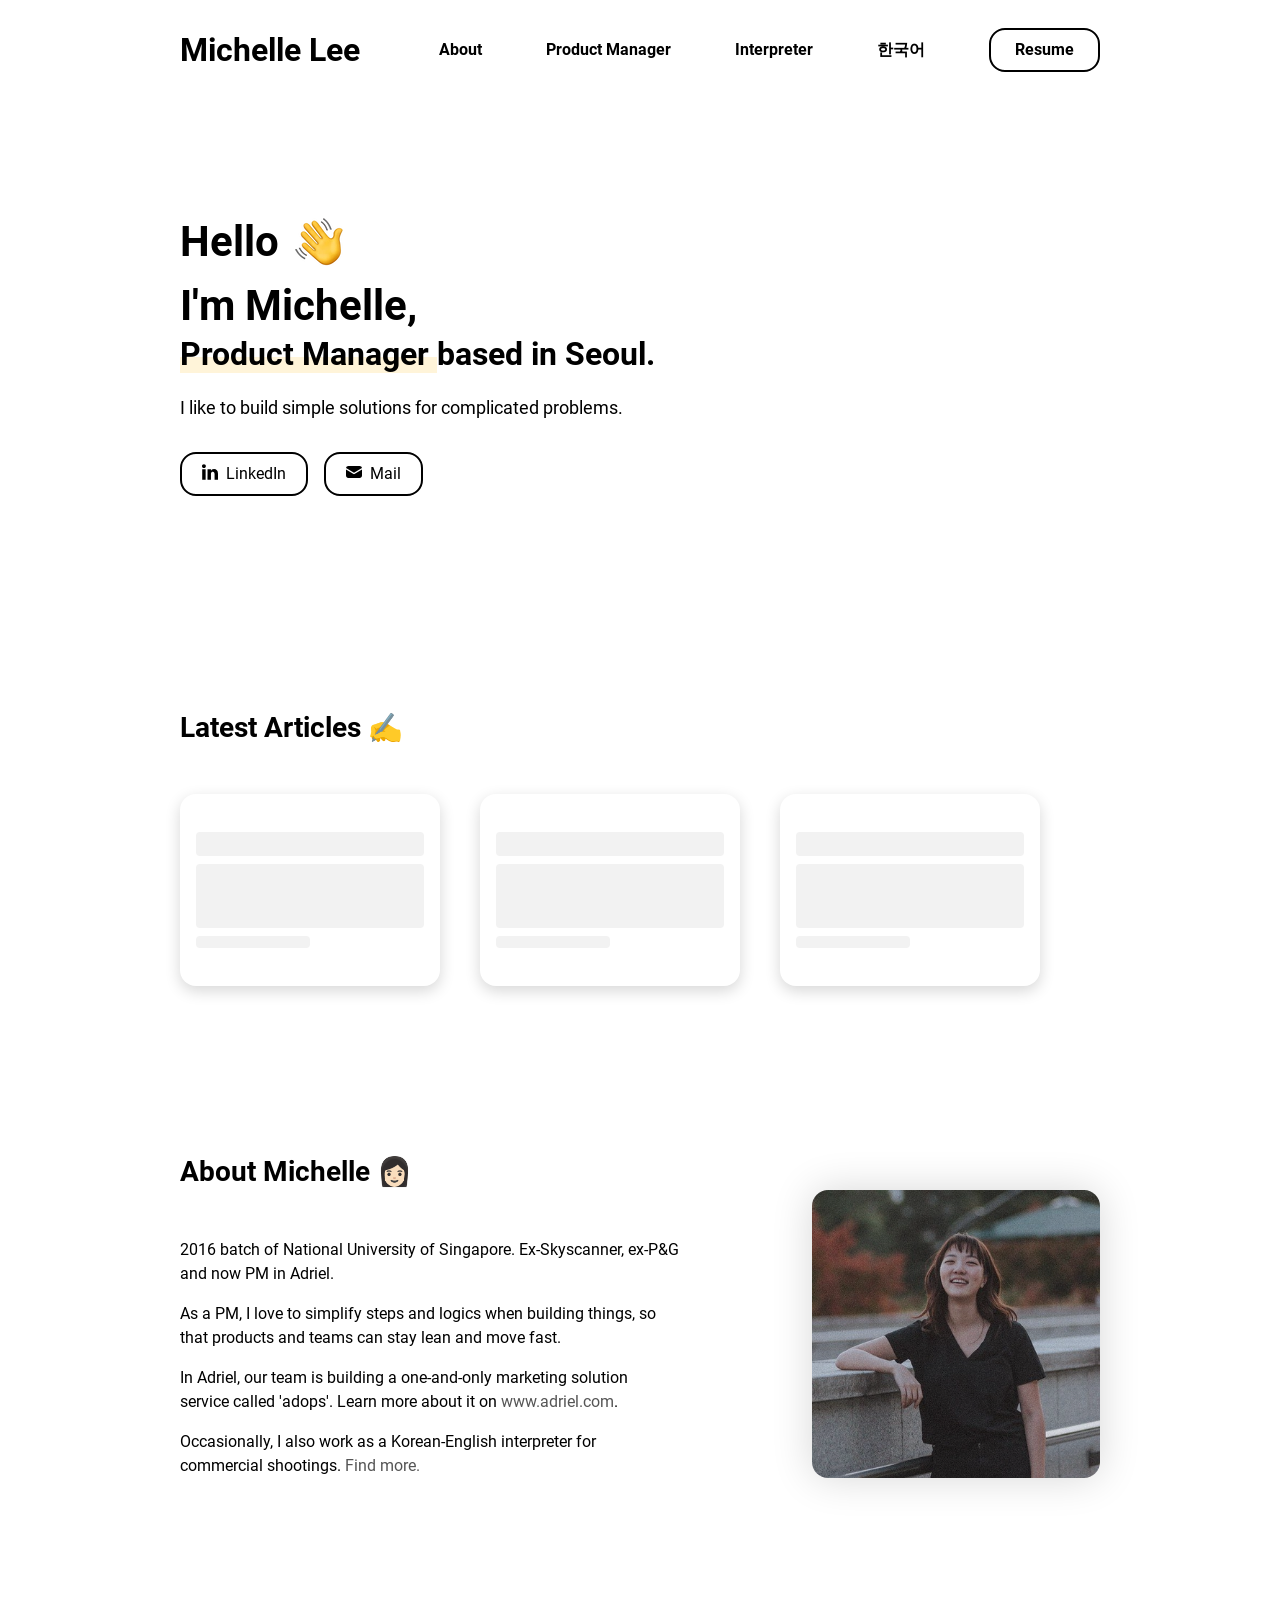
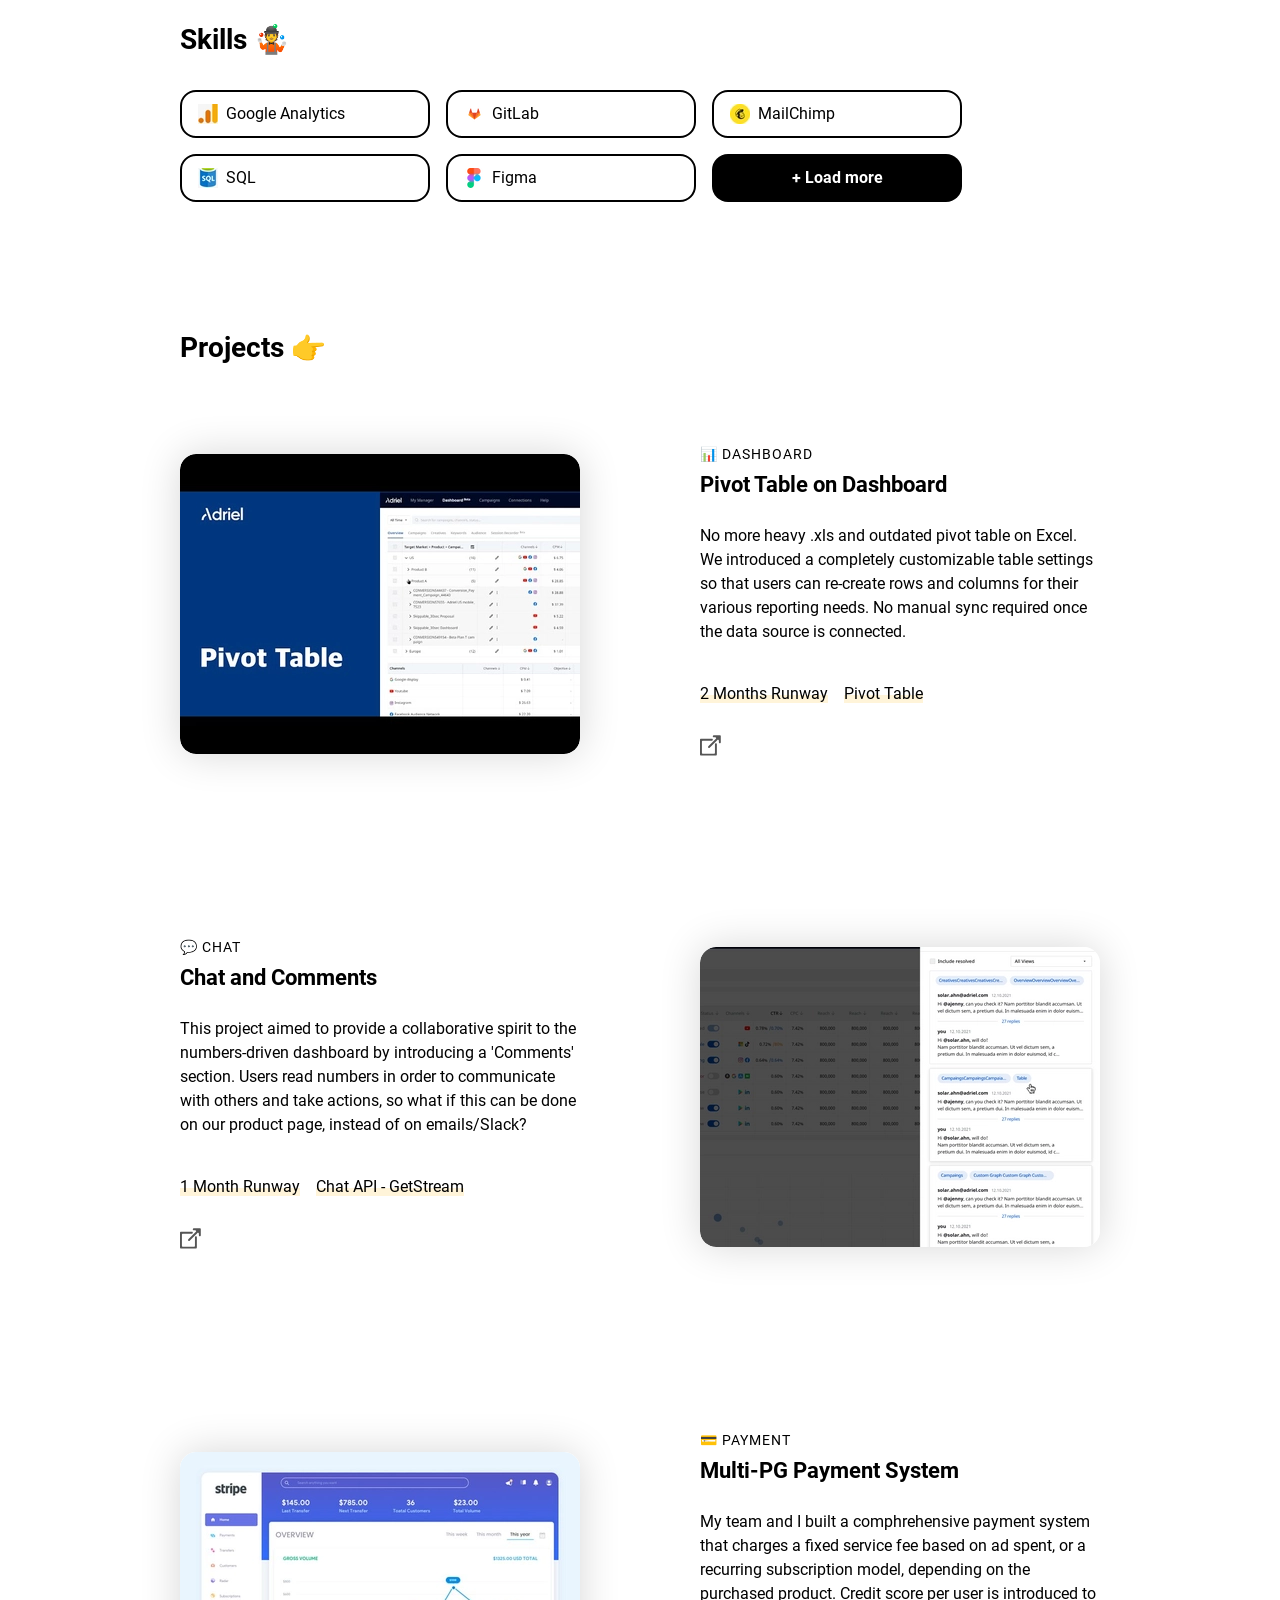
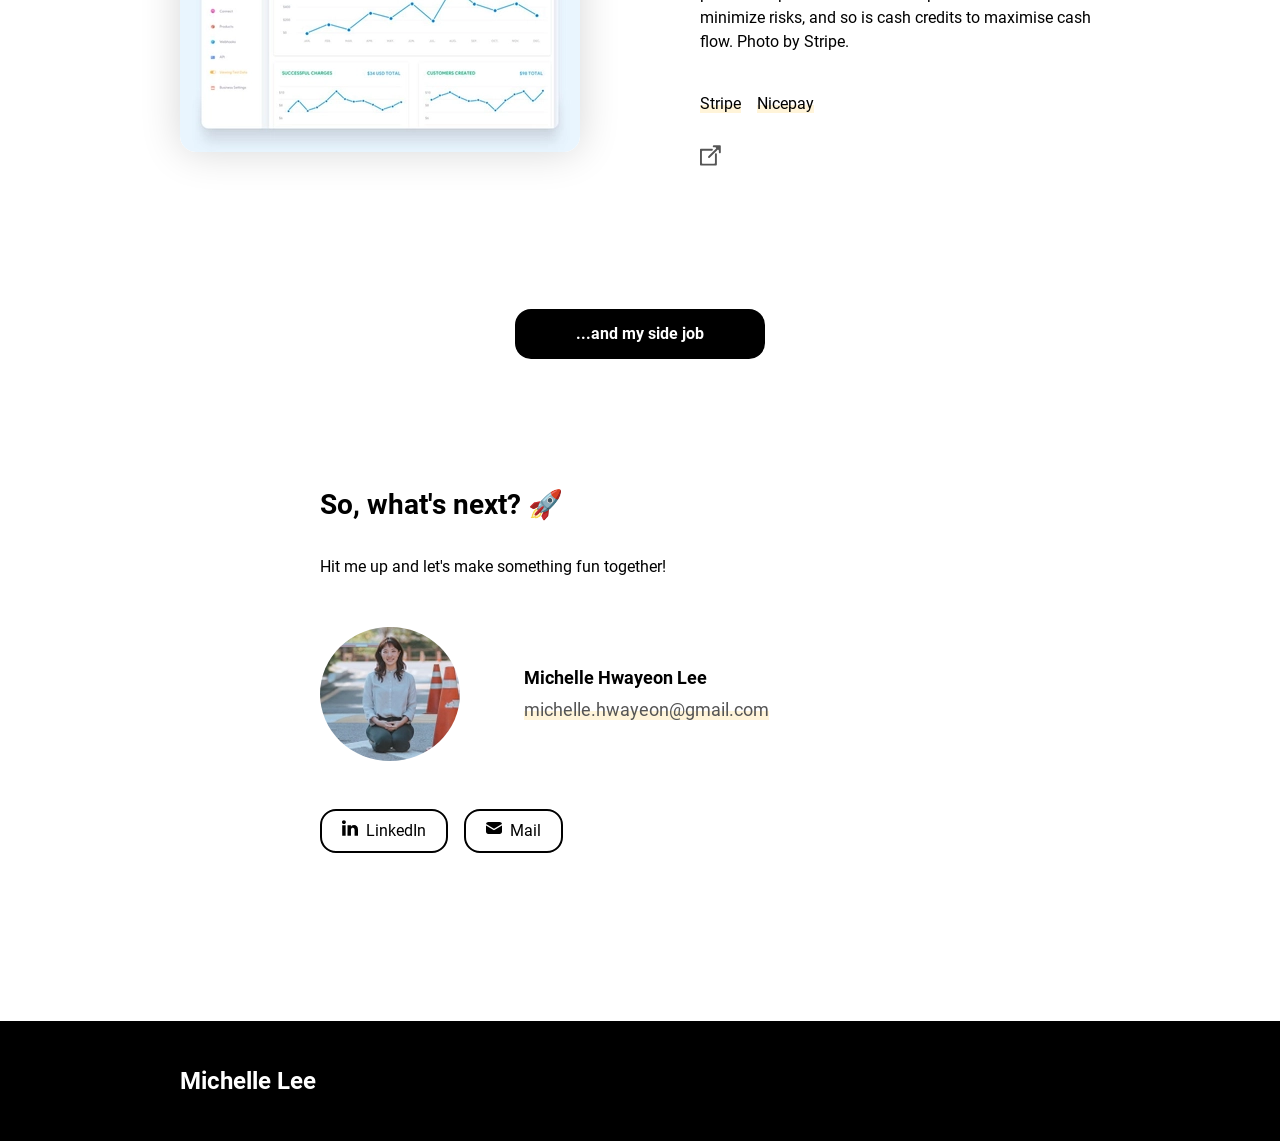
==== commit 31051e56: "Updates" ====
--- a/index.html
+++ b/index.html
@@ -1,4 +1,4 @@
-<!DOCTYPE html><html lang="en"><head><meta charSet="utf-8"/><meta http-equiv="x-ua-compatible" content="ie=edge"/><meta name="viewport" content="width=device-width, initial-scale=1, shrink-to-fit=no"/><meta name="theme-color" content="#000000"/><meta data-react-helmet="true" property="twitter:description" content="Portfolio website about everything that Michelle has worked on"/><meta data-react-helmet="true" property="twitter:title" content="Michelle Hwayeon Lee&#x27;s Portfolio"/><meta data-react-helmet="true" property="twitter:creator" content="Michelle Hwayeon Lee"/><meta data-react-helmet="true" property="twitter:card" content="summary"/><meta data-react-helmet="true" property="og:type" content="website"/><meta data-react-helmet="true" property="og:description" content="Portfolio website about everything that Michelle has worked on"/><meta data-react-helmet="true" property="og:url" content="https://michellehylee.com/"/><meta data-react-helmet="true" property="og:site_name" content="Michelle Hwayeon Lee&#x27;s Portfolio"/><meta data-react-helmet="true" property="og:title" content="Michelle Hwayeon Lee&#x27;s Portfolio"/><meta data-react-helmet="true" name="description" content="Portfolio website about everything that Michelle has worked on"/><meta name="generator" content="Gatsby 4.6.0"/><style data-href="/styles.53effa7b6a59b20890c6.css" data-identity="gatsby-global-css">@font-face{font-display:swap;font-family:Roboto;font-style:normal;font-weight:400;src:url(/static/roboto-cyrillic-ext-400-normal-493afe7ae8ecfe26880062706f9bc876.woff2) format("woff2"),url(/static/roboto-all-400-normal-376ea5d93f71583052f65de4e0c6a92c.woff) format("woff");unicode-range:U+0460-052f,U+1c80-1c88,U+20b4,U+2de0-2dff,U+a640-a69f,U+fe2e-fe2f}@font-face{font-display:swap;font-family:Roboto;font-style:normal;font-weight:400;src:url([data-uri]) format("woff2"),url(/static/roboto-all-400-normal-376ea5d93f71583052f65de4e0c6a92c.woff) format("woff");unicode-range:U+0400-045f,U+0490-0491,U+04b0-04b1,U+2116}@font-face{font-display:swap;font-family:Roboto;font-style:normal;font-weight:400;src:url([data-uri]) format("woff2"),url(/static/roboto-all-400-normal-376ea5d93f71583052f65de4e0c6a92c.woff) format("woff");unicode-range:U+1f??}@font-face{font-display:swap;font-family:Roboto;font-style:normal;font-weight:400;src:url([data-uri]) format("woff2"),url(/static/roboto-all-400-normal-376ea5d93f71583052f65de4e0c6a92c.woff) format("woff");unicode-range:U+0370-03ff}@font-face{font-display:swap;font-family:Roboto;font-style:normal;font-weight:400;src:url([data-uri]) format("woff2"),url(/static/roboto-all-400-normal-376ea5d93f71583052f65de4e0c6a92c.woff) format("woff");unicode-range:U+0102-0103,U+0110-0111,U+0128-0129,U+0168-0169,U+01a0-01a1,U+01af-01b0,U+1ea0-1ef9,U+20ab}@font-face{font-display:swap;font-family:Roboto;font-style:normal;font-weight:400;src:url(/static/roboto-latin-ext-400-normal-c3dcdbd5bb4d4af80817dc0edc1cd888.woff2) format("woff2"),url(/static/roboto-all-400-normal-376ea5d93f71583052f65de4e0c6a92c.woff) format("woff");unicode-range:U+0100-024f,U+0259,U+1e??,U+2020,U+20a0-20ab,U+20ad-20cf,U+2113,U+2c60-2c7f,U+a720-a7ff}@font-face{font-display:swap;font-family:Roboto;font-style:normal;font-weight:400;src:url(/static/roboto-latin-400-normal-4673b4537a84c7f7a130799aa6af329b.woff2) format("woff2"),url(/static/roboto-all-400-normal-376ea5d93f71583052f65de4e0c6a92c.woff) format("woff");unicode-range:U+00??,U+0131,U+0152-0153,U+02bb-02bc,U+02c6,U+02da,U+02dc,U+2000-206f,U+2074,U+20ac,U+2122,U+2191,U+2193,U+2212,U+2215,U+feff,U+fffd}@font-face{font-display:swap;font-family:Roboto;font-style:normal;font-weight:700;src:url(/static/roboto-cyrillic-ext-700-normal-b816cda3107bb21c87e131350878a58b.woff2) format("woff2"),url(/static/roboto-all-700-normal-ef6d1d09b20b877fee4ee89fde70755b.woff) format("woff");unicode-range:U+0460-052f,U+1c80-1c88,U+20b4,U+2de0-2dff,U+a640-a69f,U+fe2e-fe2f}@font-face{font-display:swap;font-family:Roboto;font-style:normal;font-weight:700;src:url([data-uri]) format("woff2"),url(/static/roboto-all-700-normal-ef6d1d09b20b877fee4ee89fde70755b.woff) format("woff");unicode-range:U+0400-045f,U+0490-0491,U+04b0-04b1,U+2116}@font-face{font-display:swap;font-family:Roboto;font-style:normal;font-weight:700;src:url([data-uri]) format("woff2"),url(/static/roboto-all-700-normal-ef6d1d09b20b877fee4ee89fde70755b.woff) format("woff");unicode-range:U+1f??}@font-face{font-display:swap;font-family:Roboto;font-style:normal;font-weight:700;src:url([data-uri]) format("woff2"),url(/static/roboto-all-700-normal-ef6d1d09b20b877fee4ee89fde70755b.woff) format("woff");unicode-range:U+0370-03ff}@font-face{font-display:swap;font-family:Roboto;font-style:normal;font-weight:700;src:url([data-uri]) format("woff2"),url(/static/roboto-all-700-normal-ef6d1d09b20b877fee4ee89fde70755b.woff) format("woff");unicode-range:U+0102-0103,U+0110-0111,U+0128-0129,U+0168-0169,U+01a0-01a1,U+01af-01b0,U+1ea0-1ef9,U+20ab}@font-face{font-display:swap;font-family:Roboto;font-style:normal;font-weight:700;src:url(/static/roboto-latin-ext-700-normal-bcf37d666ce10b3556cd04b17d96d68d.woff2) format("woff2"),url(/static/roboto-all-700-normal-ef6d1d09b20b877fee4ee89fde70755b.woff) format("woff");unicode-range:U+0100-024f,U+0259,U+1e??,U+2020,U+20a0-20ab,U+20ad-20cf,U+2113,U+2c60-2c7f,U+a720-a7ff}@font-face{font-display:swap;font-family:Roboto;font-style:normal;font-weight:700;src:url(/static/roboto-latin-700-normal-0682ca7f74351d42bf73ed1e95572bfe.woff2) format("woff2"),url(/static/roboto-all-700-normal-ef6d1d09b20b877fee4ee89fde70755b.woff) format("woff");unicode-range:U+00??,U+0131,U+0152-0153,U+02bb-02bc,U+02c6,U+02da,U+02dc,U+2000-206f,U+2074,U+20ac,U+2122,U+2191,U+2193,U+2212,U+2215,U+feff,U+fffd}
+<!DOCTYPE html><html lang="en"><head><meta charSet="utf-8"/><meta http-equiv="x-ua-compatible" content="ie=edge"/><meta name="viewport" content="width=device-width, initial-scale=1, shrink-to-fit=no"/><meta name="theme-color" content="#000000"/><meta data-react-helmet="true" property="twitter:description" content="My name is Michelle and I build, scrap and re-build things in tech."/><meta data-react-helmet="true" property="twitter:title" content="Michelle Hwayeon Lee&#x27;s Portfolio"/><meta data-react-helmet="true" property="twitter:creator" content="Michelle Hwayeon Lee"/><meta data-react-helmet="true" property="twitter:card" content="summary"/><meta data-react-helmet="true" property="og:type" content="website"/><meta data-react-helmet="true" property="og:description" content="My name is Michelle and I build, scrap and re-build things in tech."/><meta data-react-helmet="true" property="og:url" content="https://michellehylee.com/"/><meta data-react-helmet="true" property="og:site_name" content="Michelle Hwayeon Lee&#x27;s Portfolio"/><meta data-react-helmet="true" property="og:title" content="Michelle Hwayeon Lee&#x27;s Portfolio"/><meta data-react-helmet="true" name="description" content="My name is Michelle and I build, scrap and re-build things in tech."/><meta name="generator" content="Gatsby 4.6.0"/><style data-href="/styles.53effa7b6a59b20890c6.css" data-identity="gatsby-global-css">@font-face{font-display:swap;font-family:Roboto;font-style:normal;font-weight:400;src:url(/static/roboto-cyrillic-ext-400-normal-493afe7ae8ecfe26880062706f9bc876.woff2) format("woff2"),url(/static/roboto-all-400-normal-376ea5d93f71583052f65de4e0c6a92c.woff) format("woff");unicode-range:U+0460-052f,U+1c80-1c88,U+20b4,U+2de0-2dff,U+a640-a69f,U+fe2e-fe2f}@font-face{font-display:swap;font-family:Roboto;font-style:normal;font-weight:400;src:url([data-uri]) format("woff2"),url(/static/roboto-all-400-normal-376ea5d93f71583052f65de4e0c6a92c.woff) format("woff");unicode-range:U+0400-045f,U+0490-0491,U+04b0-04b1,U+2116}@font-face{font-display:swap;font-family:Roboto;font-style:normal;font-weight:400;src:url([data-uri]) format("woff2"),url(/static/roboto-all-400-normal-376ea5d93f71583052f65de4e0c6a92c.woff) format("woff");unicode-range:U+1f??}@font-face{font-display:swap;font-family:Roboto;font-style:normal;font-weight:400;src:url([data-uri]) format("woff2"),url(/static/roboto-all-400-normal-376ea5d93f71583052f65de4e0c6a92c.woff) format("woff");unicode-range:U+0370-03ff}@font-face{font-display:swap;font-family:Roboto;font-style:normal;font-weight:400;src:url([data-uri]) format("woff2"),url(/static/roboto-all-400-normal-376ea5d93f71583052f65de4e0c6a92c.woff) format("woff");unicode-range:U+0102-0103,U+0110-0111,U+0128-0129,U+0168-0169,U+01a0-01a1,U+01af-01b0,U+1ea0-1ef9,U+20ab}@font-face{font-display:swap;font-family:Roboto;font-style:normal;font-weight:400;src:url(/static/roboto-latin-ext-400-normal-c3dcdbd5bb4d4af80817dc0edc1cd888.woff2) format("woff2"),url(/static/roboto-all-400-normal-376ea5d93f71583052f65de4e0c6a92c.woff) format("woff");unicode-range:U+0100-024f,U+0259,U+1e??,U+2020,U+20a0-20ab,U+20ad-20cf,U+2113,U+2c60-2c7f,U+a720-a7ff}@font-face{font-display:swap;font-family:Roboto;font-style:normal;font-weight:400;src:url(/static/roboto-latin-400-normal-4673b4537a84c7f7a130799aa6af329b.woff2) format("woff2"),url(/static/roboto-all-400-normal-376ea5d93f71583052f65de4e0c6a92c.woff) format("woff");unicode-range:U+00??,U+0131,U+0152-0153,U+02bb-02bc,U+02c6,U+02da,U+02dc,U+2000-206f,U+2074,U+20ac,U+2122,U+2191,U+2193,U+2212,U+2215,U+feff,U+fffd}@font-face{font-display:swap;font-family:Roboto;font-style:normal;font-weight:700;src:url(/static/roboto-cyrillic-ext-700-normal-b816cda3107bb21c87e131350878a58b.woff2) format("woff2"),url(/static/roboto-all-700-normal-ef6d1d09b20b877fee4ee89fde70755b.woff) format("woff");unicode-range:U+0460-052f,U+1c80-1c88,U+20b4,U+2de0-2dff,U+a640-a69f,U+fe2e-fe2f}@font-face{font-display:swap;font-family:Roboto;font-style:normal;font-weight:700;src:url([data-uri]) format("woff2"),url(/static/roboto-all-700-normal-ef6d1d09b20b877fee4ee89fde70755b.woff) format("woff");unicode-range:U+0400-045f,U+0490-0491,U+04b0-04b1,U+2116}@font-face{font-display:swap;font-family:Roboto;font-style:normal;font-weight:700;src:url([data-uri]) format("woff2"),url(/static/roboto-all-700-normal-ef6d1d09b20b877fee4ee89fde70755b.woff) format("woff");unicode-range:U+1f??}@font-face{font-display:swap;font-family:Roboto;font-style:normal;font-weight:700;src:url([data-uri]) format("woff2"),url(/static/roboto-all-700-normal-ef6d1d09b20b877fee4ee89fde70755b.woff) format("woff");unicode-range:U+0370-03ff}@font-face{font-display:swap;font-family:Roboto;font-style:normal;font-weight:700;src:url([data-uri]) format("woff2"),url(/static/roboto-all-700-normal-ef6d1d09b20b877fee4ee89fde70755b.woff) format("woff");unicode-range:U+0102-0103,U+0110-0111,U+0128-0129,U+0168-0169,U+01a0-01a1,U+01af-01b0,U+1ea0-1ef9,U+20ab}@font-face{font-display:swap;font-family:Roboto;font-style:normal;font-weight:700;src:url(/static/roboto-latin-ext-700-normal-bcf37d666ce10b3556cd04b17d96d68d.woff2) format("woff2"),url(/static/roboto-all-700-normal-ef6d1d09b20b877fee4ee89fde70755b.woff) format("woff");unicode-range:U+0100-024f,U+0259,U+1e??,U+2020,U+20a0-20ab,U+20ad-20cf,U+2113,U+2c60-2c7f,U+a720-a7ff}@font-face{font-display:swap;font-family:Roboto;font-style:normal;font-weight:700;src:url(/static/roboto-latin-700-normal-0682ca7f74351d42bf73ed1e95572bfe.woff2) format("woff2"),url(/static/roboto-all-700-normal-ef6d1d09b20b877fee4ee89fde70755b.woff) format("woff");unicode-range:U+00??,U+0131,U+0152-0153,U+02bb-02bc,U+02c6,U+02da,U+02dc,U+2000-206f,U+2074,U+20ac,U+2122,U+2191,U+2193,U+2212,U+2215,U+feff,U+fffd}
 
 /*! normalize.css v8.0.1 | MIT License | github.com/necolas/normalize.css */html{-webkit-text-size-adjust:100%;line-height:1.15}body{margin:0}main{display:block}h1{font-size:2em;margin:.67em 0}hr{box-sizing:content-box;height:0;overflow:visible}pre{font-family:monospace,monospace;font-size:1em}a{background-color:transparent}abbr[title]{border-bottom:none;text-decoration:underline;text-decoration:underline dotted}b,strong{font-weight:bolder}code,kbd,samp{font-family:monospace,monospace;font-size:1em}small{font-size:80%}sub,sup{font-size:75%;line-height:0;position:relative;vertical-align:baseline}sub{bottom:-.25em}sup{top:-.5em}img{border-style:none}button,input,optgroup,select,textarea{font-family:inherit;font-size:100%;line-height:1.15;margin:0}button,input{overflow:visible}button,select{text-transform:none}[type=button],[type=reset],[type=submit],button{-webkit-appearance:button}[type=button]::-moz-focus-inner,[type=reset]::-moz-focus-inner,[type=submit]::-moz-focus-inner,button::-moz-focus-inner{border-style:none;padding:0}[type=button]:-moz-focusring,[type=reset]:-moz-focusring,[type=submit]:-moz-focusring,button:-moz-focusring{outline:1px dotted ButtonText}fieldset{padding:.35em .75em .625em}legend{box-sizing:border-box;color:inherit;display:table;max-width:100%;padding:0;white-space:normal}progress{vertical-align:baseline}textarea{overflow:auto}[type=checkbox],[type=radio]{box-sizing:border-box;padding:0}[type=number]::-webkit-inner-spin-button,[type=number]::-webkit-outer-spin-button{height:auto}[type=search]{-webkit-appearance:textfield;outline-offset:-2px}[type=search]::-webkit-search-decoration{-webkit-appearance:none}::-webkit-file-upload-button{-webkit-appearance:button;font:inherit}details{display:block}summary{display:list-item}[hidden],template{display:none}:root{--breakpoint-xs:480px;--breakpoint-sm:768px;--breakpoint-md:992px;--breakpoint-lg:1200px;--border-radius:1rem;--page-width:62.5rem;--page-padding:0 2.5rem;--header-height:6.25rem;--footer-height:7.5rem}*{box-sizing:border-box}html{scroll-behavior:smooth}body,html{height:100%;width:100%}body{text-rendering:optimizeLegibility;background-color:var(--background-color);color:var(--text-color);font-family:var(--base-font);font-size:1rem;font-weight:400;line-height:1.5rem}body.fixed{overflow:hidden;position:fixed}a{-webkit-text-decoration-skip:ink;color:var(--subtext-color);cursor:pointer;display:inline-block;text-decoration:none;text-decoration-skip-ink:auto}a:hover{outline:0}a:focus{outline-color:var(--subtext-color);outline-style:dotted;outline-width:2px}h1{color:var(--primary-color);font-size:1.75rem;font-weight:700;line-height:2rem;margin:1rem 0}h2{font-size:1.625rem}h2,h3{color:var(--primary-color);font-weight:700;line-height:2rem;margin:2rem 0 1rem}h3{font-size:1.375rem}h4{color:var(--primary-color);font-size:1.125rem;font-weight:700;line-height:2rem;margin:2rem 0 1rem}hr{border-width:.05rem;color:var(--tertiary-color);margin:3rem auto;opacity:.1}u{box-shadow:inset 0 -.5em 0 var(--secondary-color);text-decoration:none;transition:box-shadow .3s ease-out}u:hover{box-shadow:inset 0 -1em 0 var(--secondary-color)}#___gatsby,#gatsby-focus-wrapper{height:100%;width:100%}@media screen and (prefers-reduced-motion:reduce){html{scroll-behavior:auto}}body[data-theme=lightTheme]{--primary-color:#000;--secondary-color:#fff4d9;--tertiary-color:#f2f2f2;--text-color:#000;--subtext-color:#555;--background-color:#fff;--card-background-color:#fff;--scroll-bar-color:rgba(0,0,0,.5);--box-shadow-color:rgba(0,0,0,.16);--box-shadow-hover-color:rgba(0,0,0,.32);--base-font:"Roboto",Arial,sans-serif}body[data-theme=darkTheme]{--primary-color:#fafafa;--secondary-color:#341677;--tertiary-color:#252525;--text-color:hsla(0,0%,100%,.87);--subtext-color:#aaa;--background-color:#121212;--card-background-color:#1c1c1c;--scroll-bar-color:hsla(0,0%,100%,.5);--box-shadow-color:rgba(0,0,0,.16);--box-shadow-hover-color:rgba(0,0,0,.32);--base-font:"Roboto",Arial,sans-serif}.style-module--Logo--xzURL{color:var(--primary-color);-webkit-filter:none!important;filter:none!important;font-size:1.75rem;font-weight:900;pointer-events:auto!important;position:relative;-webkit-user-select:auto!important;-ms-user-select:auto!important;user-select:auto!important;z-index:13}@-webkit-keyframes fadeIn{0%{opacity:0}to{opacity:1}}@keyframes fadeIn{0%{opacity:0}to{opacity:1}}@-webkit-keyframes fadeOut{0%{opacity:1}to{opacity:0}}@keyframes fadeOut{0%{opacity:1}to{opacity:0}}@-webkit-keyframes fadeUp{0%{opacity:0;-webkit-transform:translateY(20px);transform:translateY(20px)}to{opacity:1;-webkit-transform:translateY(0);transform:translateY(0)}}@keyframes fadeUp{0%{opacity:0;-webkit-transform:translateY(20px);transform:translateY(20px)}to{opacity:1;-webkit-transform:translateY(0);transform:translateY(0)}}@-webkit-keyframes fadeDown{0%{opacity:0;-webkit-transform:translateY(-20px);transform:translateY(-20px)}to{opacity:1;-webkit-transform:translateY(0);transform:translateY(0)}}@keyframes fadeDown{0%{opacity:0;-webkit-transform:translateY(-20px);transform:translateY(-20px)}to{opacity:1;-webkit-transform:translateY(0);transform:translateY(0)}}@-webkit-keyframes fadeLeft{0%{opacity:0;-webkit-transform:translateX(20px);transform:translateX(20px)}to{opacity:1;-webkit-transform:translateX(0);transform:translateX(0)}}@keyframes fadeLeft{0%{opacity:0;-webkit-transform:translateX(20px);transform:translateX(20px)}to{opacity:1;-webkit-transform:translateX(0);transform:translateX(0)}}@-webkit-keyframes scaleIn{0%{opacity:0;-webkit-transform:scaleY(0);transform:scaleY(0)}to{opacity:1;-webkit-transform:scaleY(1);transform:scaleY(1)}}@keyframes scaleIn{0%{opacity:0;-webkit-transform:scaleY(0);transform:scaleY(0)}to{opacity:1;-webkit-transform:scaleY(1);transform:scaleY(1)}}@-webkit-keyframes reduceHeight{0%{height:100%}to{height:0%}}@keyframes reduceHeight{0%{height:100%}to{height:0%}}@-webkit-keyframes waving-hand{0%{-webkit-transform:rotate(0deg);transform:rotate(0deg)}10%{-webkit-transform:rotate(14deg);transform:rotate(14deg)}20%{-webkit-transform:rotate(-8deg);transform:rotate(-8deg)}30%{-webkit-transform:rotate(14deg);transform:rotate(14deg)}40%{-webkit-transform:rotate(-4deg);transform:rotate(-4deg)}50%{-webkit-transform:rotate(10deg);transform:rotate(10deg)}60%{-webkit-transform:rotate(0deg);transform:rotate(0deg)}to{-webkit-transform:rotate(0deg);transform:rotate(0deg)}}@keyframes waving-hand{0%{-webkit-transform:rotate(0deg);transform:rotate(0deg)}10%{-webkit-transform:rotate(14deg);transform:rotate(14deg)}20%{-webkit-transform:rotate(-8deg);transform:rotate(-8deg)}30%{-webkit-transform:rotate(14deg);transform:rotate(14deg)}40%{-webkit-transform:rotate(-4deg);transform:rotate(-4deg)}50%{-webkit-transform:rotate(10deg);transform:rotate(10deg)}60%{-webkit-transform:rotate(0deg);transform:rotate(0deg)}to{-webkit-transform:rotate(0deg);transform:rotate(0deg)}}.style-module--SplashScreen--vXOkg{align-items:center;background-color:var(--primary-color);display:flex;height:100%;justify-content:center;left:0;position:fixed;top:0;width:100%;z-index:900}.style-module--LogoWrapper--BA0Hc{align-items:center;display:flex;height:4rem;justify-content:center;position:relative;width:auto}.style-module--Backdrop--IqgMA{background-color:var(--primary-color);height:100%;left:0;position:absolute;top:0;width:100%;z-index:1000}.style-module--Footer--pX9BK{align-items:center;background:var(--primary-color);border-top:none;display:flex;flex-direction:row;height:auto;margin-top:2rem;min-height:var(--footer-height);width:100%}.style-module--ContentWrapper--6BjK8{align-items:center;display:flex;flex-direction:row;height:100%;justify-content:space-between;margin:0 auto;max-width:var(--page-width);padding:var(--page-padding);width:100%}.style-module--Links--Lg8lq{display:flex;flex-direction:row;justify-content:space-between;width:auto}.style-module--Links--Lg8lq a{color:var(--background-color);font-size:.875rem;font-weight:700;letter-spacing:1px;margin-right:2rem;text-transform:uppercase}.style-module--Links--Lg8lq a:last-child{margin-right:0}@media (min-width:768px){.style-module--Links--Lg8lq a{margin-right:4rem}}.style-module--Header--mZOzg{align-items:center;background:var(--background-color);display:flex;flex-direction:row;height:auto;min-height:var(--header-height);width:100%}.style-module--ContentWrapper --XYxH4{align-items:center;display:flex;height:100%;justify-content:space-between;margin:0 auto;max-width:var(--page-width);padding:var(--page-padding);width:100%}.style-module--Burger--GrdOa{background:transparent;border:none;cursor:pointer;display:flex;flex-direction:column;height:2rem;justify-content:space-around;padding:0;width:2rem;z-index:12}.style-module--Burger--GrdOa:focus{outline:none}.style-module--Burger--GrdOa div{background:var(--primary-color);border-radius:.625rem;height:.25rem;position:relative;-webkit-transform-origin:1px;transform-origin:1px;transition:all .3s ease-in-out;width:2rem}.style-module--Burger--GrdOa div:first-child{-webkit-transform:rotate(0);transform:rotate(0)}.style-module--Burger--GrdOa div:nth-child(2){opacity:1;-webkit-transform:translateX(0);transform:translateX(0)}.style-module--Burger--GrdOa div:nth-child(3){-webkit-transform:rotate(0);transform:rotate(0)}.style-module--TopNavigationBar--V0syT{align-items:center;background:var(--background-color);display:flex;justify-content:space-between;width:auto}.style-module--TopNavigationBar--V0syT a{color:var(--primary-color);font-size:1rem;font-weight:700;margin-right:4rem;padding:0;position:relative;text-align:center}.style-module--TopNavigationBar--V0syT a:last-child{margin-right:0}.style-module--TopNavigationBar--V0syT a.style-module--NavLink--lBAYL:before{background-color:var(--primary-color);bottom:-.125rem;content:"";height:.1563rem;position:absolute;transition:.2s ease-out;width:0}.style-module--TopNavigationBar--V0syT a.style-module--NavLink--lBAYL:hover:before{width:100%}.style-module--TopNavigationBar--V0syT a.style-module--CtaButton--z3hq0{background:var(--background-color);border:.125rem solid var(--primary-color);border-radius:var(--border-radius);height:auto;padding:.5rem 1.5rem;transition:20ms ease-out;width:auto}.style-module--TopNavigationBar--V0syT a.style-module--CtaButton--z3hq0:hover{background:var(--primary-color);color:var(--background-color)}.style-module--SideBarWrapper--5xUjZ{bottom:0;display:block;height:100vh;outline:0;position:fixed;right:0;top:0;-webkit-transform:translateX(100%);transform:translateX(100%);transition:all .3s ease-in-out;visibility:hidden;width:100%;z-index:10}.style-module--SideNavigationBar--V6e\+O{background:var(--background-color);display:flex;flex-direction:column;height:100vh;justify-content:center;margin-left:auto;padding:2rem;position:relative;right:0;text-align:left;width:55%}.style-module--SideNavigationBar--V6e\+O a{color:var(--primary-color);font-size:1.5rem;font-weight:700;padding:1.5rem 0;text-align:center}.style-module--SideNavigationBar--V6e\+O a.style-module--CtaButton--z3hq0{background:var(--background-color);border:.125rem solid var(--primary-color);border-radius:var(--border-radius);height:auto;margin:1.5rem auto;padding:1rem 1.5rem;width:auto}.style-module--SideBarBackdrop--\+0cBv{background:rgba(0,0,0,.3);display:none;height:100%;left:0;position:fixed;top:0;transition:all .3s ease-in-out;width:100%;z-index:9}.style-module--Blurred--8gPkd footer,.style-module--Blurred--8gPkd main{-webkit-filter:blur(5px);filter:blur(5px);overflow:hidden;pointer-events:none;transition:all .3s ease-out;-webkit-user-select:none;-ms-user-select:none;user-select:none}.CookieConsent{align-items:center;background:var(--primary-color);border-radius:var(--border-radius);color:var(--background-color);display:flex;flex-direction:column;justify-content:space-between;margin:0 auto;max-width:var(--page-width);padding:1rem 2rem;width:90%}.CookieConsent button{background-color:var(--primary-color);border:2px solid var(--background-color);border-radius:var(--border-radius);color:var(--background-color);font-size:.875rem;font-weight:700;height:3rem;margin:0 1rem 0 0;outline:none;padding:1rem;text-align:center;text-decoration:none;text-transform:uppercase;width:8rem}.CookieConsent button:active,.CookieConsent button:focus,.CookieConsent button:hover{cursor:pointer;outline:none}.CookieConsent button#confirm{background-color:var(--background-color);border:none;color:var(--primary-color);margin:0}@media (min-width:992px){.CookieConsent{flex-direction:row}}.style-module--CookieBar--kxAGJ{bottom:1rem;left:0;margin:0;position:fixed;width:100%;z-index:999}.style-module--Layout--s6yp3{display:grid;grid-template-columns:100%;grid-template-rows:auto 1fr auto;margin:0 auto;min-height:100%;width:100%}.style-module--Layout--s6yp3 main{margin-top:2rem}.style-module--Section--HYcY6{background:var(--background-color);height:auto;scroll-margin-top:60px;width:100%}.style-module--Section--HYcY6 .style-module--Heading--LAAvY{font-size:1.75rem;line-height:2.25rem;margin:0 0 2rem}.style-module--ContentWrapper --Nt3lH{height:100%;margin:0 auto 8rem;max-width:var(--page-width);padding:var(--page-padding);width:100%}.style-module--AuthorSnippet--fHN99{align-items:flex-start;display:flex;flex-direction:column;justify-content:space-between;max-width:660px;padding:0;width:100%}.style-module--AuthorSnippet--fHN99 .style-module--Avatar--HiziA{border-radius:50%;height:100px;width:100px}.style-module--AuthorSnippet--fHN99 .style-module--Description--G71wk{margin-top:1rem;width:100%}.style-module--AuthorSnippet--fHN99 .style-module--WrittenBy--GBoAA{color:var(--subtext-color);font-size:.875rem;letter-spacing:.5px}.style-module--AuthorSnippet--fHN99 .style-module--Bio--L9jdK{margin:.5rem 0}@media screen and (min-width:768px){.style-module--AuthorSnippet--fHN99{align-items:center;flex-direction:row;justify-content:space-between;padding:var(--page-padding)}.style-module--AuthorSnippet--fHN99 .style-module--Description--G71wk{max-width:27.5rem;width:100%}}.style-module--Breadcrumb--FUh7R{background-color:var(--subtext-color);border-radius:var(--border-radius);display:inline-block;font-size:12px;font-weight:400;margin-bottom:2rem;padding:0 .5rem}.style-module--Breadcrumb--FUh7R a{letter-spacing:1px}.style-module--Breadcrumb--FUh7R .style-module--BackArrow--92zoa,.style-module--Breadcrumb--FUh7R a{color:var(--background-color)}.style-module--Breadcrumb--FUh7R .style-module--BackArrow--92zoa{margin-right:.25rem}.style-module--Article--pFdyf{height:100%;margin:0 auto;max-width:740px;padding:var(--page-padding);width:100%}.style-module--Article--pFdyf .style-module--Banner--y9rID,.style-module--Article--pFdyf .style-module--Body--nax22,.style-module--Article--pFdyf .style-module--Footer--1Aj9z,.style-module--Article--pFdyf .style-module--Header--H6-D9{margin-bottom:3rem}.style-module--Article--pFdyf .style-module--Category--1CoYz{color:var(--subtext-color);display:block;font-size:.875rem;font-weight:700;letter-spacing:1px;text-transform:uppercase}.style-module--Article--pFdyf .style-module--Details--kmdiu{font-size:.875rem;letter-spacing:.5px}.style-module--Article--pFdyf .style-module--ReadingTime--RSBki{margin-left:.5rem}.style-module--Article--pFdyf .style-module--ReadingTime--RSBki:before{content:"–";margin-right:.5rem}.style-module--Article--pFdyf .style-module--BannerImage--ccjd3{border-radius:var(--border-radius);margin-bottom:0}.style-module--Article--pFdyf .style-module--BannerCaption--VRhK6{display:block;font-size:.875rem;letter-spacing:.5px;text-align:center}.style-module--Article--pFdyf .style-module--Body--nax22 .style-module--Content--pkA2h{font-size:1.125rem;line-height:2rem;margin-bottom:3rem}.style-module--Article--pFdyf .style-module--Body--nax22 .style-module--Keyword--miw0l{background-color:var(--tertiary-color);border-radius:.5rem;color:var(--subtext-color);font-size:.875rem;margin-right:.5rem;padding:.125rem .375rem}.style-module--Article--pFdyf .style-module--Footer--1Aj9z{border-top:3px solid var(--tertiary-color);padding-top:3rem}.style-module--SlideContainer--YL8oD{-webkit-overflow-scrolling:touch;margin:0 -2.5rem;overflow-x:auto;overflow-y:hidden;padding:var(--page-padding);padding-bottom:.5rem;white-space:nowrap}.style-module--SlideContainer--YL8oD::-webkit-scrollbar{display:none}@media (hover:hover){.style-module--SlideContainer--YL8oD{scrollbar-color:var(--scroll-bar-color)}.style-module--SlideContainer--YL8oD::-webkit-scrollbar{-webkit-appearance:none;display:block}.style-module--SlideContainer--YL8oD::-webkit-scrollbar:horizontal{height:.8rem}.style-module--SlideContainer--YL8oD::-webkit-scrollbar-thumb{background-color:var(--scroll-bar-color);border:.2rem solid var(--background-color);border-radius:8px}.style-module--SlideContainer--YL8oD::-webkit-scrollbar-track{background-color:var(--background-color);border-radius:8px}}.style-module--Profile--yX-7v{background:var(--background-color);background:linear-gradient(to right,var(--primary-color) 50%,var(--background-color) 50%);background-position:100% 100%;background-size:205% 100%;border:.125rem solid var(--primary-color);border-radius:var(--border-radius);color:var(--primary-color);font-size:1rem;height:auto;margin-right:.5rem;padding:.3rem 1.25rem;transition:all .1s ease-out;width:auto}.style-module--Profile--yX-7v:hover{background-position:0 100%;color:var(--background-color)}.style-module--Profile--yX-7v svg{height:1rem;margin-bottom:-.05rem;margin-right:.25rem;width:1rem}.style-module--Profile--yX-7v:hover svg{-webkit-filter:invert(1);filter:invert(1)}@media (min-width:768px){.style-module--Profile--yX-7v{margin-right:1rem}}.style-module--Hero--Evv0u{display:flex;flex-direction:column;justify-content:center;min-height:50vh}.style-module--Hero--Evv0u .style-module--Title--Twdkw{font-size:2rem;font-weight:700;line-height:2.375rem;margin:0 0 1.5rem}.style-module--Hero--Evv0u .style-module--Subtitle--qhIz8{font-size:1.25rem;font-weight:700;line-height:1.5rem;margin:-.5rem 0 0}.style-module--Hero--Evv0u p{font-size:1.125rem;margin-bottom:2rem}.style-module--Intro--agHzQ{align-items:center;display:flex;justify-content:flex-start}.style-module--ImagePrefix--bcT3l{color:var(--primary-color);display:inline-block;font-size:2rem;font-weight:700;line-height:3rem}.style-module--Image--jVafd{display:inline-block;height:36px;margin-left:1rem;-webkit-transform-origin:70% 70%;transform-origin:70% 70%;width:36px}@media (min-width:768px){.style-module--Hero--Evv0u .style-module--Title--Twdkw{font-size:2.625rem;line-height:4rem;margin-bottom:0}.style-module--Hero--Evv0u .style-module--Subtitle--qhIz8{font-size:2rem;line-height:3rem}.style-module--ImagePrefix--bcT3l{font-size:2.625rem;line-height:4rem}.style-module--Image--jVafd{height:48px;width:48px}}.style-module--Card--xmHd-{background:var(--card-color);border-radius:var(--border-radius);box-shadow:0 5px 15px var(--box-shadow-color);display:inline-flex;flex-direction:column;height:auto;justify-content:space-around;margin:1rem 2.5rem 2rem 0;min-height:12rem;transition:box-shadow .3s ease-out;white-space:normal;width:16.25rem}.style-module--Card--xmHd-:hover{box-shadow:0 5px 15px var(--box-shadow-hover-color)}.style-module--Card--xmHd- .style-module--Banner--1AHea{background:var(--tertiary-color);border-top-left-radius:var(--border-radius);border-top-right-radius:var(--border-radius);height:5rem}.style-module--Card--xmHd- .style-module--ImageWrapper--UDAGh{height:100%;max-height:5rem}.style-module--Card--xmHd- .style-module--Image--Q-EOT{border-top-left-radius:var(--border-radius);border-top-right-radius:var(--border-radius)}.style-module--Card--xmHd- .style-module--DescriptionWrapper--X4Z6Q{display:flex;flex-direction:column;height:auto;justify-content:center;padding:2rem 1rem}.style-module--Card--xmHd- .style-module--Category--7rkhy{color:var(--primary-color);font-weight:700;letter-spacing:1px;text-transform:uppercase}.style-module--Card--xmHd- .style-module--Title--3nDZX{font-size:1rem;font-weight:400;line-height:1.5rem;margin:.25rem 0}.style-module--Card--xmHd- .style-module--Details--W6Sx5{color:var(--subtext-color);font-size:.75rem;letter-spacing:.5px}.style-module--Card--xmHd- .style-module--ReadingTime--oDks7{margin-left:.25rem}.style-module--Card--xmHd- .style-module--ReadingTime--oDks7:before{content:"–";margin-right:.25rem}.style-module--Articles--RF2oE{align-items:center;display:flex;flex-direction:row;justify-content:flex-start}.style-module--About--D2YAT{display:flex;flex-direction:column;justify-content:space-between}.style-module--About--D2YAT .style-module--Description--LgGZH{margin-bottom:3rem;max-width:31.25rem;width:100%}.style-module--About--D2YAT .style-module--ImageWrapper--pBujx{max-width:18rem;width:100%}.style-module--About--D2YAT .style-module--Image--V-O8y{border-radius:var(--border-radius);box-shadow:0 0 2.5rem rgba(0,0,0,.16);-webkit-filter:grayscale(20%) contrast(1) brightness(90%);filter:grayscale(20%) contrast(1) brightness(90%)}@media (min-width:768px){.style-module--About--D2YAT{flex-direction:row;justify-content:space-between}.style-module--About--D2YAT .style-module--Description--LgGZH{margin-bottom:0;margin-right:3rem}.style-module--About--D2YAT .style-module--ImageWrapper--pBujx{margin-top:-2rem}}.style-module--Button--grH1j{background-color:var(--primary-color);border:none;border-radius:var(--border-radius);color:var(--background-color);display:inline-block;font-size:1rem;font-weight:700;height:100%;margin:0 auto;max-width:15.625rem;padding:.8rem 1.5rem;text-align:center;text-decoration:none;width:100%}.style-module--Button--grH1j:active,.style-module--Button--grH1j:hover{cursor:pointer;outline:none}.style-module--Button--grH1j:focus{outline-color:var(--subtext-color);outline-style:dotted;outline-width:2px}.style-module--Listing--UuymE{align-items:stretch;display:flex;flex-direction:row;flex-wrap:wrap;justify-content:flex-start}.style-module--Filter--MTd\+O{margin-bottom:3rem}.style-module--Filter--MTd\+O .style-module--Options--NRW7S{margin-top:1rem}.style-module--Filter--MTd\+O .style-module--Option--g7uSm{border:2px solid var(--subtext-color);border-radius:var(--border-radius);color:var(--subtext-color);cursor:pointer;display:inline-block;font-size:.875rem;font-weight:400;height:2.3125rem;line-height:2.2rem;margin-right:1rem;padding:0 1.5rem;width:auto}.style-module--Filter--MTd\+O .style-module--Option--g7uSm.style-module--Selected--8xZTc{border-color:var(--primary-color);color:var(--primary-color);font-weight:700}.style-module--LoadMore--i0wHR{margin-top:3rem;text-align:center}@media (hover:hover){.style-module--Filter--MTd\+O .style-module--Option--g7uSm:active,.style-module--Filter--MTd\+O .style-module--Option--g7uSm:hover{border-color:var(--primary-color);color:var(--primary-color);font-weight:700}}.style-module--Interests--PTs7f{-webkit-column-gap:1rem;column-gap:1rem;display:grid;grid-auto-flow:row;grid-template-columns:repeat(1,17.5rem);row-gap:1rem}.style-module--Interest--S-1PG{align-items:center;background:var(--card-background-color);border:.125rem solid var(--primary-color);border-radius:var(--border-radius);display:inline-flex;height:3rem;justify-content:flex-start;padding:1rem;width:17.5rem}.style-module--Interests--PTs7f button{max-width:17.5rem}.style-module--Interest--S-1PG .style-module--Icon--S2\+P5{margin-right:.5rem}@media (min-width:600px){.style-module--Interests--PTs7f{grid-template-columns:repeat(2,15.625rem)}.style-module--Interest--S-1PG{width:15.625rem}.style-module--Interests--PTs7f button{max-width:15.625rem}}@media (min-width:880px){.style-module--Interests--PTs7f{grid-template-columns:repeat(3,15.625rem)}}.style-module--Project--bSesc{align-items:center;display:flex;flex-direction:column-reverse;flex-shrink:0;justify-content:flex-end;margin-bottom:2rem;margin-top:3rem;max-width:20rem;padding-right:2.5rem;white-space:normal}.style-module--Project--bSesc .style-module--Details--8i8Oa{display:flex;flex-direction:column;margin-top:3rem;max-width:25rem;width:100%}.style-module--Project--bSesc .style-module--Details--8i8Oa .style-module--Category--8wNOB{font-size:.875rem;letter-spacing:1px;line-height:1rem;text-transform:uppercase}.style-module--Project--bSesc .style-module--Details--8i8Oa .style-module--Title--hQGtV{font-size:1.375rem;font-weight:700;line-height:1.625rem;margin-bottom:.625rem;margin-top:.625rem}.style-module--Project--bSesc .style-module--Details--8i8Oa .style-module--Tags--15NuW{display:flex;flex-wrap:wrap;line-height:1.2rem;margin-top:1.5rem}.style-module--Project--bSesc .style-module--Details--8i8Oa .style-module--Tags--15NuW span{margin-bottom:1rem;margin-right:1rem}.style-module--Project--bSesc .style-module--Details--8i8Oa .style-module--Links--dgKuy{align-items:center;display:flex;justify-content:flex-start;margin-top:1rem;width:100%}.style-module--Project--bSesc .style-module--Details--8i8Oa .style-module--Links--dgKuy a{display:inline-block;margin-right:2rem}.style-module--Project--bSesc .style-module--Details--8i8Oa .style-module--Links--dgKuy svg{height:1.3rem;transition:all .3s ease-out;width:1.3rem}.style-module--Project--bSesc .style-module--Details--8i8Oa .style-module--Links--dgKuy svg:hover{fill:var(--primary-color)}.style-module--Project--bSesc .style-module--ProjectImageWrapper--Zo9iV{border-radius:var(--border-radius);box-shadow:0 0 2.5rem var(--box-shadow-color);height:15rem;max-width:25rem;transition:all .3s ease-out;width:100%}.style-module--Project--bSesc .style-module--ProjectImageWrapper--Zo9iV:hover{box-shadow:0 0 2.5rem var(--box-shadow-hover-color);-webkit-transform:translate3d(0,-.125rem,0);transform:translate3d(0,-.125rem,0)}.style-module--Project--bSesc .style-module--ProjectImage--ju6ZI{border-radius:var(--border-radius)}@media (min-width:480px){.style-module--Project--bSesc{max-width:25rem;padding-right:5rem}}@media (min-width:992px){.style-module--Project--bSesc{flex-direction:row;flex-shrink:1;justify-content:space-between;margin-bottom:8rem;max-width:62.5rem;padding-right:0}.style-module--Project--bSesc .style-module--Details--8i8Oa{margin-top:0}.style-module--Project--bSesc .style-module--ProjectImageWrapper--Zo9iV{height:18.75rem}}.style-module--Projects--pBlNb{display:flex;flex-direction:row;margin-top:-2rem}.style-module--MoreProjects--BjdQw{margin-top:4rem;text-align:center}@media (min-width:992px){.style-module--Projects--pBlNb{flex-direction:column;margin-top:0}.style-module--MoreProjects--BjdQw{margin-top:0}}.style-module--Contact--HG\+De{max-width:45rem;width:100%}.style-module--Contact--HG\+De .style-module--Description--h66q4{margin-bottom:0;margin-top:0}.style-module--Contact--HG\+De .style-module--Profile--OwryU{display:flex;flex-direction:column;justify-content:flex-start;margin-bottom:2rem;margin-top:3rem}.style-module--Contact--HG\+De .style-module--Profile--OwryU .style-module--Avatar---aTHW{border-radius:50%;margin-bottom:2rem;margin-right:4rem;max-width:8.75rem;width:100%}.style-module--Contact--HG\+De .style-module--Profile--OwryU .style-module--ContactDetails--cNpIa{font-size:1.125rem;line-height:2rem}.style-module--Contact--HG\+De .style-module--Profile--OwryU .style-module--ContactDetails--cNpIa .style-module--Name--gkj6S{font-weight:700}@media (min-width:768px){.style-module--Contact--HG\+De .style-module--Profile--OwryU{align-items:center;flex-direction:row;margin-bottom:3rem}.style-module--Contact--HG\+De .style-module--Profile--OwryU .style-module--Avatar---aTHW{margin-bottom:0}}</style><title data-react-helmet="true">Michelle Hwayeon Lee&#x27;s Portfolio</title><style>.gatsby-image-wrapper{position:relative;overflow:hidden}.gatsby-image-wrapper picture.object-fit-polyfill{position:static!important}.gatsby-image-wrapper img{bottom:0;height:100%;left:0;margin:0;max-width:none;padding:0;position:absolute;right:0;top:0;width:100%;object-fit:cover}.gatsby-image-wrapper [data-main-image]{opacity:0;transform:translateZ(0);transition:opacity .25s linear;will-change:opacity}.gatsby-image-wrapper-constrained{display:inline-block;vertical-align:top}</style><noscript><style>.gatsby-image-wrapper noscript [data-main-image]{opacity:1!important}.gatsby-image-wrapper [data-placeholder-image]{opacity:0!important}</style></noscript><script type="module">const e="undefined"!=typeof HTMLImageElement&&"loading"in HTMLImageElement.prototype;e&&document.body.addEventListener("load",(function(e){if(void 0===e.target.dataset.mainImage)return;if(void 0===e.target.dataset.gatsbyImageSsr)return;const t=e.target;let a=null,n=t;for(;null===a&&n;)void 0!==n.parentNode.dataset.gatsbyImageWrapper&&(a=n.parentNode),n=n.parentNode;const o=a.querySelector("[data-placeholder-image]"),r=new Image;r.src=t.currentSrc,r.decode().catch((()=>{})).then((()=>{t.style.opacity=1,o&&(o.style.opacity=0,o.style.transition="opacity 500ms linear")}))}),!0);</script><link rel="sitemap" type="application/xml" href="/sitemap/sitemap-index.xml"/><link rel="icon" href="/favicon-32x32.png?v=df8be86322bd2501e475767df9a26b2b" type="image/png"/><link rel="manifest" href="/manifest.webmanifest" crossorigin="anonymous"/><link rel="apple-touch-icon" sizes="48x48" href="/icons/icon-48x48.png?v=df8be86322bd2501e475767df9a26b2b"/><link rel="apple-touch-icon" sizes="72x72" href="/icons/icon-72x72.png?v=df8be86322bd2501e475767df9a26b2b"/><link rel="apple-touch-icon" sizes="96x96" href="/icons/icon-96x96.png?v=df8be86322bd2501e475767df9a26b2b"/><link rel="apple-touch-icon" sizes="144x144" href="/icons/icon-144x144.png?v=df8be86322bd2501e475767df9a26b2b"/><link rel="apple-touch-icon" sizes="192x192" href="/icons/icon-192x192.png?v=df8be86322bd2501e475767df9a26b2b"/><link rel="apple-touch-icon" sizes="256x256" href="/icons/icon-256x256.png?v=df8be86322bd2501e475767df9a26b2b"/><link rel="apple-touch-icon" sizes="384x384" href="/icons/icon-384x384.png?v=df8be86322bd2501e475767df9a26b2b"/><link rel="apple-touch-icon" sizes="512x512" href="/icons/icon-512x512.png?v=df8be86322bd2501e475767df9a26b2b"/><link rel="preconnect" href="https://www.google-analytics.com"/><link rel="dns-prefetch" href="https://www.google-analytics.com"/><link as="script" rel="preload" href="/webpack-runtime-d5b35dcdd63478e7c03a.js"/><link as="script" rel="preload" href="/framework-92d2adab557805579119.js"/><link as="script" rel="preload" href="/app-061029296fd7798ac498.js"/><link as="script" rel="preload" href="/d37e71c39ee16e36a7ee69ccb816607ed55c64c9-facbd7d75b3b158ee322.js"/><link as="script" rel="preload" href="/93de3cffe3ecf015331d29d60f10a20643928b84-8b88722c7f3a6c33fd83.js"/><link as="script" rel="preload" href="/component---src-pages-index-js-1ff715cb817177982e48.js"/><link as="fetch" rel="preload" href="/page-data/index/page-data.json" crossorigin="anonymous"/><link as="fetch" rel="preload" href="/page-data/sq/d/1094019748.json" crossorigin="anonymous"/><link as="fetch" rel="preload" href="/page-data/sq/d/1764120992.json" crossorigin="anonymous"/><link as="fetch" rel="preload" href="/page-data/sq/d/2442753764.json" crossorigin="anonymous"/><link as="fetch" rel="preload" href="/page-data/sq/d/2572006233.json" crossorigin="anonymous"/><link as="fetch" rel="preload" href="/page-data/sq/d/3163442641.json" crossorigin="anonymous"/><link as="fetch" rel="preload" href="/page-data/sq/d/3535903119.json" crossorigin="anonymous"/><link as="fetch" rel="preload" href="/page-data/sq/d/3653240975.json" crossorigin="anonymous"/><link as="fetch" rel="preload" href="/page-data/sq/d/540466502.json" crossorigin="anonymous"/><link as="fetch" rel="preload" href="/page-data/sq/d/597217301.json" crossorigin="anonymous"/><link as="fetch" rel="preload" href="/page-data/app-data.json" crossorigin="anonymous"/></head><body data-theme="lightTheme" class="fixed"><div id="___gatsby"><div style="outline:none" tabindex="-1" id="gatsby-focus-wrapper"><div class="style-module--SplashScreen--vXOkg" style="opacity:0"><div class="style-module--LogoWrapper--BA0Hc"><div class="style-module--Backdrop--IqgMA" style="opacity:0"></div><div class="style-module--Logo--xzURL" aria-roledescription="logo" style="font-size:3rem;color:var(--background-color)">Michelle Lee</div></div></div></div><div id="gatsby-announcer" style="position:absolute;top:0;width:1px;height:1px;padding:0;overflow:hidden;clip:rect(0, 0, 0, 0);white-space:nowrap;border:0" aria-live="assertive" aria-atomic="true"></div></div><script>
   
@@ -16,4 +16,4 @@
       
       
       
-      }</script><script id="gatsby-script-loader">/*<![CDATA[*/window.pagePath="/";window.___webpackCompilationHash="bfcf0abab4ae5fac0c57";/*]]>*/</script><script id="gatsby-chunk-mapping">/*<![CDATA[*/window.___chunkMapping={"polyfill":["/polyfill-8cc3c6bd6d524beb2c62.js"],"app":["/app-061029296fd7798ac498.js"],"component---cache-caches-gatsby-plugin-offline-app-shell-js":["/component---cache-caches-gatsby-plugin-offline-app-shell-js-3be0db19ccf1cb725d0c.js"],"component---node-modules-gatsby-theme-portfolio-minimal-src-pages-404-tsx":["/component---node-modules-gatsby-theme-portfolio-minimal-src-pages-404-tsx-0c3afec08b395f422e02.js"],"component---node-modules-gatsby-theme-portfolio-minimal-src-templates-article-index-tsx":["/component---node-modules-gatsby-theme-portfolio-minimal-src-templates-article-index-tsx-319b50f5d74086a8bd8a.js"],"component---node-modules-gatsby-theme-portfolio-minimal-src-templates-article-listing-index-tsx":["/component---node-modules-gatsby-theme-portfolio-minimal-src-templates-article-listing-index-tsx-8b318a0f3c19af1b8429.js"],"component---src-pages-imprint-js":["/component---src-pages-imprint-js-f67d6d0b67c4147732c0.js"],"component---src-pages-index-js":["/component---src-pages-index-js-1ff715cb817177982e48.js"],"component---src-pages-notion-js":["/component---src-pages-notion-js-5fad97b3e743356a9ab5.js"],"component---src-pages-privacy-js":["/component---src-pages-privacy-js-0849fd406a55276b2460.js"]};/*]]>*/</script><script src="/polyfill-8cc3c6bd6d524beb2c62.js" nomodule=""></script><script src="/component---src-pages-index-js-1ff715cb817177982e48.js" async=""></script><script src="/93de3cffe3ecf015331d29d60f10a20643928b84-8b88722c7f3a6c33fd83.js" async=""></script><script src="/d37e71c39ee16e36a7ee69ccb816607ed55c64c9-facbd7d75b3b158ee322.js" async=""></script><script src="/app-061029296fd7798ac498.js" async=""></script><script src="/framework-92d2adab557805579119.js" async=""></script><script src="/webpack-runtime-d5b35dcdd63478e7c03a.js" async=""></script></body></html>+      }</script><script id="gatsby-script-loader">/*<![CDATA[*/window.pagePath="/";window.___webpackCompilationHash="05b198435186c34631aa";/*]]>*/</script><script id="gatsby-chunk-mapping">/*<![CDATA[*/window.___chunkMapping={"polyfill":["/polyfill-8cc3c6bd6d524beb2c62.js"],"app":["/app-061029296fd7798ac498.js"],"component---cache-caches-gatsby-plugin-offline-app-shell-js":["/component---cache-caches-gatsby-plugin-offline-app-shell-js-3be0db19ccf1cb725d0c.js"],"component---node-modules-gatsby-theme-portfolio-minimal-src-pages-404-tsx":["/component---node-modules-gatsby-theme-portfolio-minimal-src-pages-404-tsx-0c3afec08b395f422e02.js"],"component---node-modules-gatsby-theme-portfolio-minimal-src-templates-article-index-tsx":["/component---node-modules-gatsby-theme-portfolio-minimal-src-templates-article-index-tsx-319b50f5d74086a8bd8a.js"],"component---node-modules-gatsby-theme-portfolio-minimal-src-templates-article-listing-index-tsx":["/component---node-modules-gatsby-theme-portfolio-minimal-src-templates-article-listing-index-tsx-8b318a0f3c19af1b8429.js"],"component---src-pages-imprint-js":["/component---src-pages-imprint-js-f67d6d0b67c4147732c0.js"],"component---src-pages-index-js":["/component---src-pages-index-js-1ff715cb817177982e48.js"],"component---src-pages-notion-js":["/component---src-pages-notion-js-5fad97b3e743356a9ab5.js"],"component---src-pages-privacy-js":["/component---src-pages-privacy-js-0849fd406a55276b2460.js"]};/*]]>*/</script><script src="/polyfill-8cc3c6bd6d524beb2c62.js" nomodule=""></script><script src="/component---src-pages-index-js-1ff715cb817177982e48.js" async=""></script><script src="/93de3cffe3ecf015331d29d60f10a20643928b84-8b88722c7f3a6c33fd83.js" async=""></script><script src="/d37e71c39ee16e36a7ee69ccb816607ed55c64c9-facbd7d75b3b158ee322.js" async=""></script><script src="/app-061029296fd7798ac498.js" async=""></script><script src="/framework-92d2adab557805579119.js" async=""></script><script src="/webpack-runtime-d5b35dcdd63478e7c03a.js" async=""></script></body></html>
